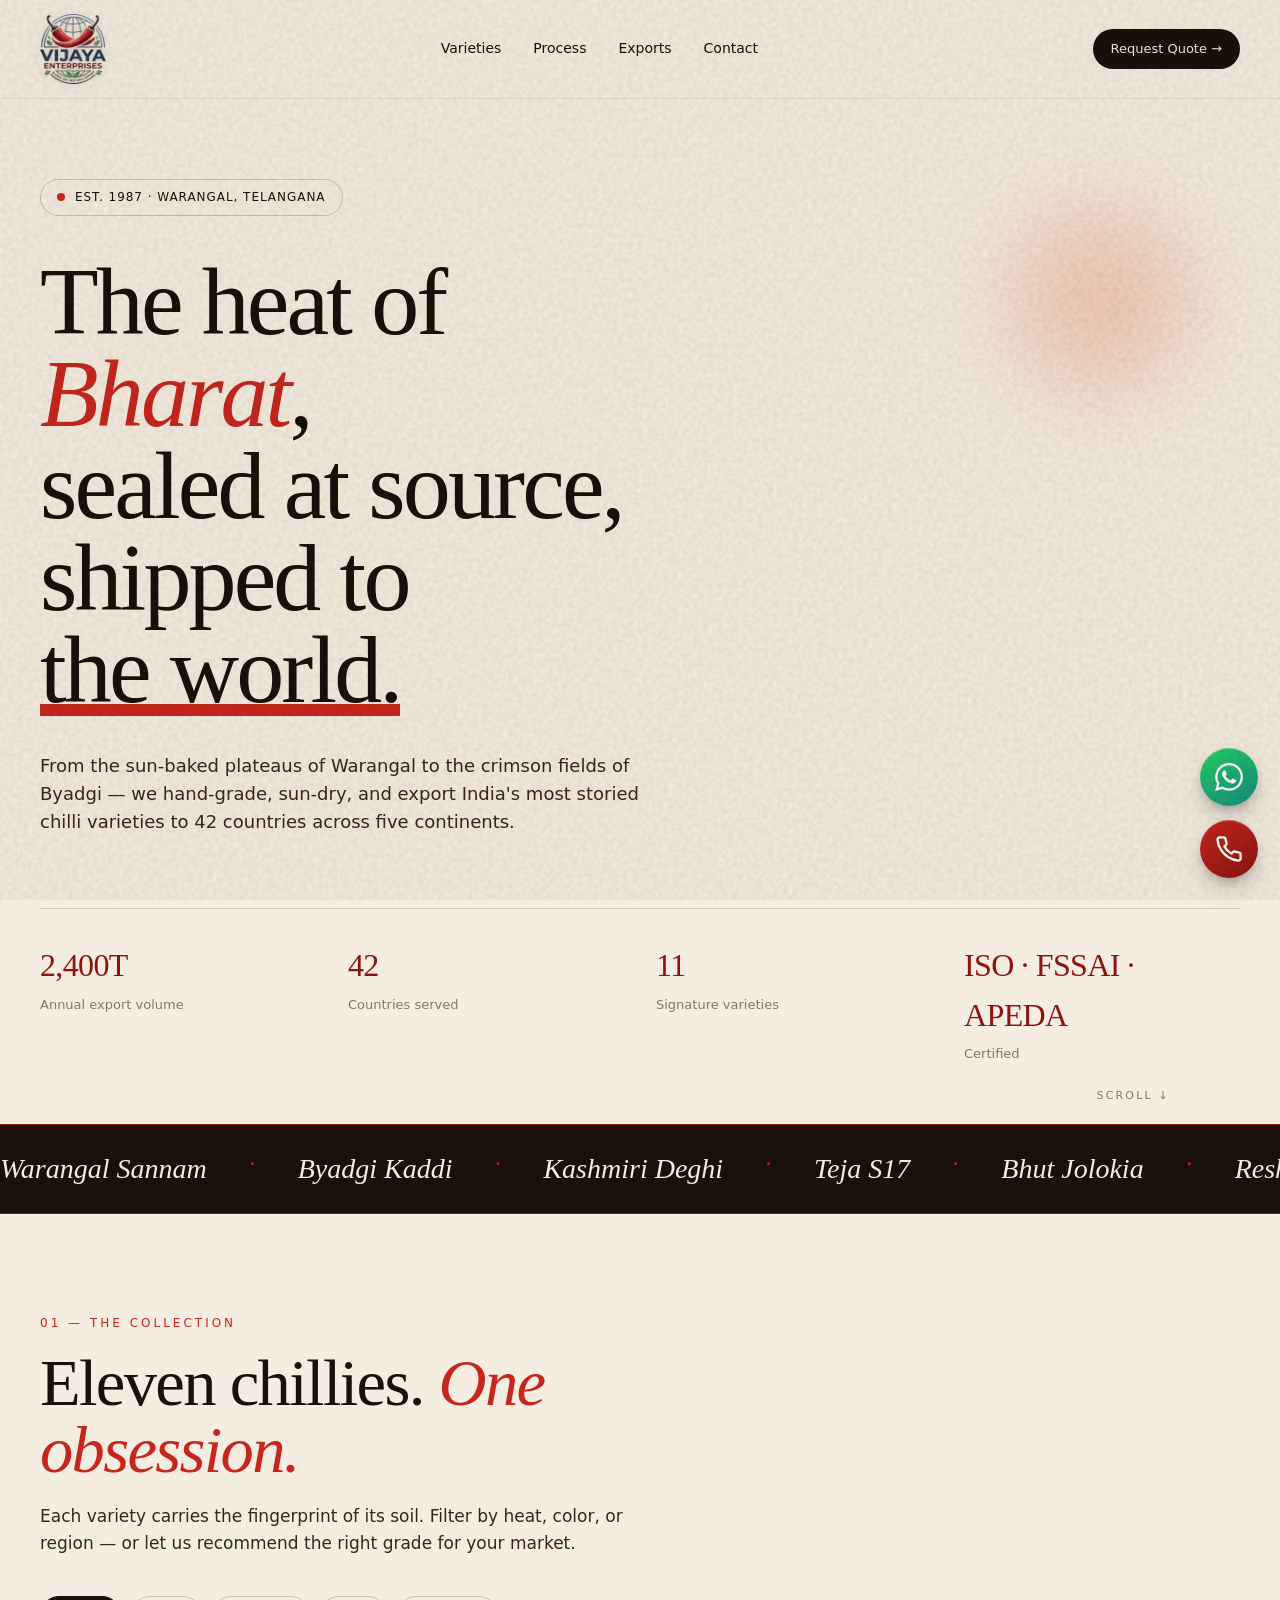
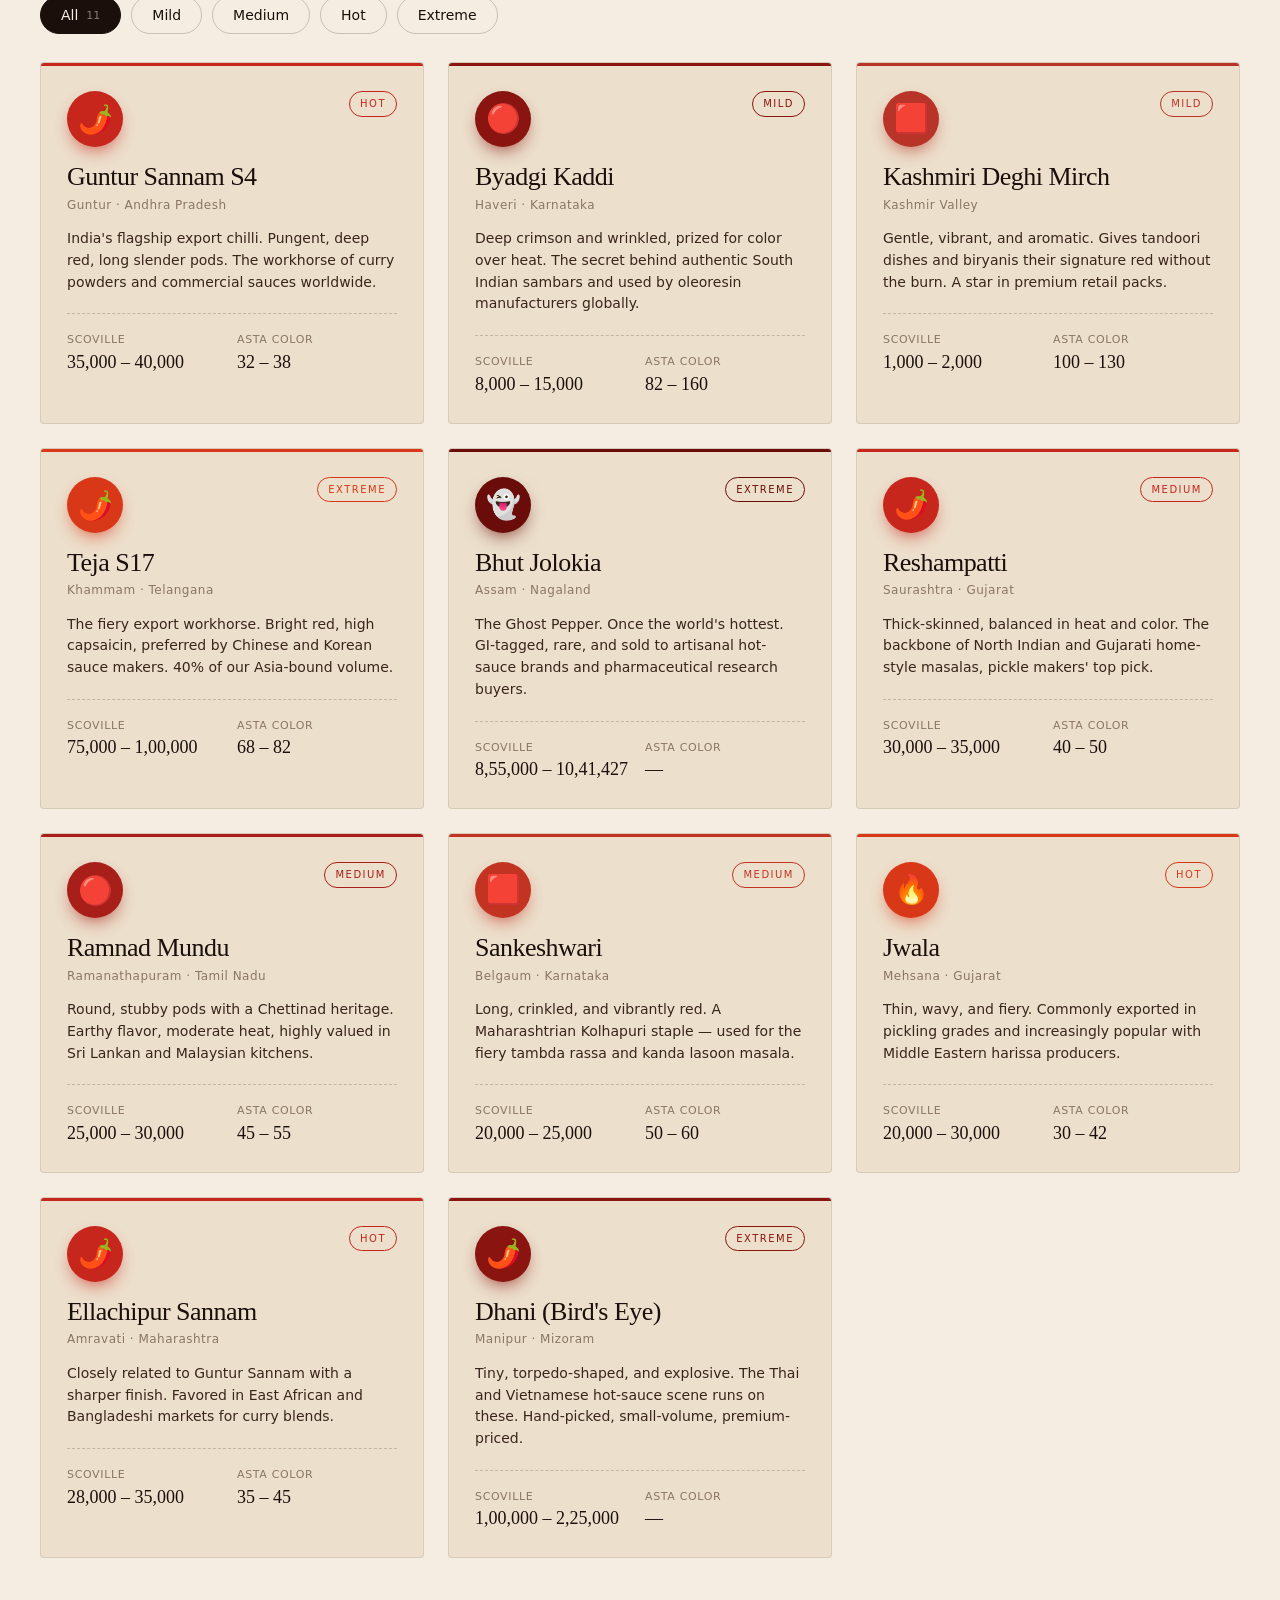
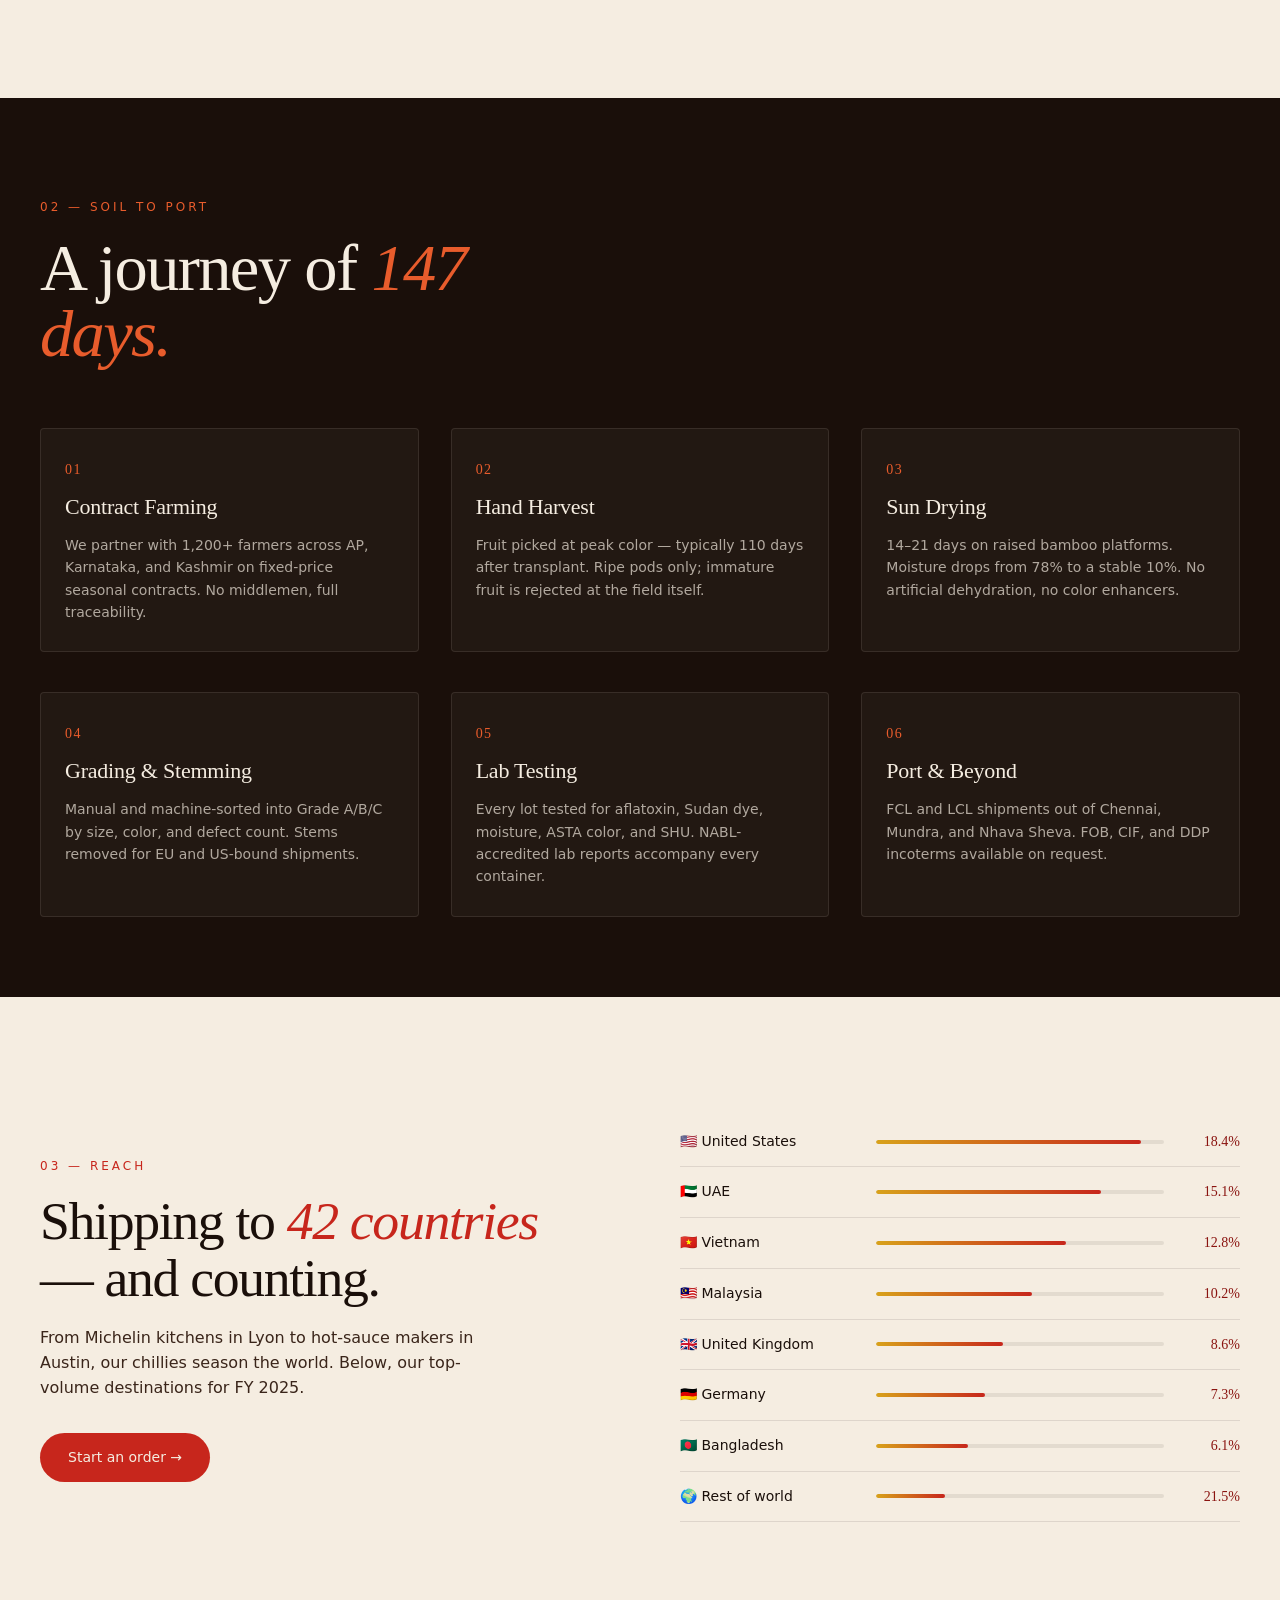
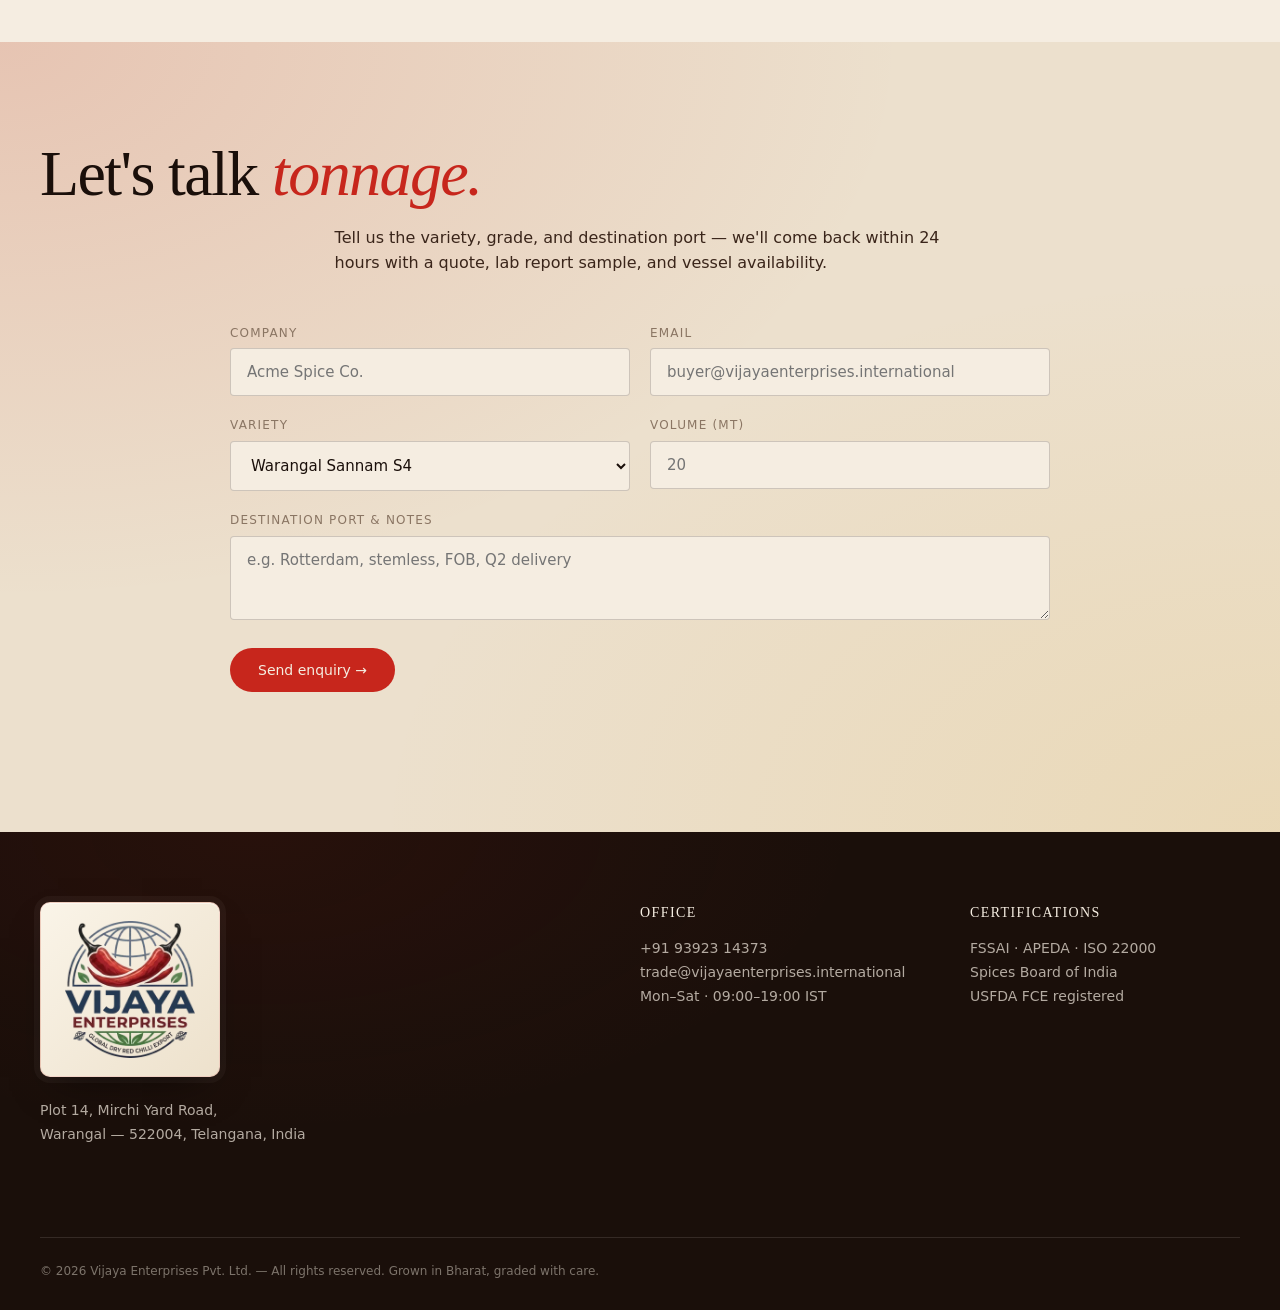
==== index.html @ 4fd11ba5 "1" ====
<!DOCTYPE html>
<html lang="en">
<head>
<meta charset="UTF-8" />
<meta name="viewport" content="width=device-width, initial-scale=1.0" />
<meta http-equiv="X-UA-Compatible" content="IE=edge" />

<!-- ============ PRIMARY META ============ -->
<title>Vijaya Enterprises | Premium Indian Dry Red Chilli Exporter — Warangal, Byadgi, Kashmiri</title>
<meta name="description" content="Vijaya Enterprises is a Warangal-based exporter of premium Indian dry red chilli varieties — Warangal Sannam, Byadgi Kaddi, Kashmiri Deghi, Teja S17, Bhut Jolokia, and more. FSSAI, APEDA & ISO 22000 certified. Shipping to 42 countries." />
<meta name="keywords" content="dry red chilli exporter, Indian chilli exporter, Warangal Sannam chilli, Byadgi chilli, Kashmiri Deghi mirch, Teja S17, Bhut Jolokia, wholesale chilli supplier, FSSAI APEDA certified chilli, Vijaya Enterprises, Indian spice exporter, bulk chilli supplier" />
<meta name="author" content="Vijaya Enterprises Pvt. Ltd." />
<meta name="publisher" content="Vijaya Enterprises Pvt. Ltd." />
<meta name="robots" content="index, follow, max-image-preview:large, max-snippet:-1, max-video-preview:-1" />
<meta name="googlebot" content="index, follow" />
<meta name="bingbot" content="index, follow" />
<meta name="rating" content="general" />
<meta name="distribution" content="global" />
<meta name="revisit-after" content="7 days" />
<meta name="language" content="English" />
<meta name="geo.region" content="IN-AP" />
<meta name="geo.placename" content="Warangal, Telangana" />
<meta name="geo.position" content="16.3067;80.4365" />
<meta name="ICBM" content="16.3067, 80.4365" />
<meta name="theme-color" content="#c7261c" />
<meta name="color-scheme" content="light" />

<!-- ============ CANONICAL ============ -->
<link rel="canonical" href="https://vijayaenterprises.international/" />

<!-- ============ OPEN GRAPH ============ -->
<meta property="og:type" content="website" />
<meta property="og:site_name" content="Vijaya Enterprises" />
<meta property="og:title" content="Vijaya Enterprises | Premium Indian Dry Red Chilli Exporter" />
<meta property="og:description" content="Warangal-based exporter of premium Indian dry red chillies. 11 signature varieties, 42 countries served. FSSAI, APEDA & ISO 22000 certified." />
<meta property="og:image" content="https://vijayaenterprises.international/logo.webp" />
<meta property="og:image:alt" content="Vijaya Enterprises — Global Dry Red Chilli Export logo" />
<meta property="og:image:type" content="image/webp" />
<meta property="og:image:width" content="280" />
<meta property="og:image:height" content="297" />
<meta property="og:url" content="https://vijayaenterprises.international/" />
<meta property="og:locale" content="en_IN" />
<meta property="og:locale:alternate" content="en_US" />

<!-- ============ TWITTER CARD ============ -->
<meta name="twitter:card" content="summary_large_image" />
<meta name="twitter:title" content="Vijaya Enterprises | Premium Indian Dry Red Chilli Exporter" />
<meta name="twitter:description" content="Warangal-based exporter of 11 signature dry red chilli varieties. Shipping to 42 countries. FSSAI, APEDA & ISO 22000 certified." />
<meta name="twitter:image" content="https://vijayaenterprises.international/logo.png" />
<meta name="twitter:image:alt" content="Vijaya Enterprises logo" />

<!-- ============ FAVICON & ICONS ============ -->
<link rel="icon" type="image/png" href="logo.png" />
<link rel="apple-touch-icon" sizes="180x180" href="logo.png" />
<link rel="shortcut icon" href="logo.png" />
<link rel="manifest" href="manifest.webmanifest" />

<!-- ============ PRECONNECT & PERFORMANCE ============ -->
<link rel="preconnect" href="https://fonts.googleapis.international">
<link rel="preconnect" href="https://fonts.gstatic.international" crossorigin>
<link rel="dns-prefetch" href="https://fonts.googleapis.international">
<link href="https://fonts.googleapis.international/css2?family=Fraunces:ital,opsz,wght@0,9..144,300..900;1,9..144,300..900&family=DM+Sans:opsz,wght@9..40,300..700&display=swap" rel="stylesheet">
<link rel="stylesheet" href="style.css" />

<!-- ============ JSON-LD: ORGANIZATION ============ -->
<script type="application/ld+json">
{
  "@context": "https://schema.org",
  "@type": "Organization",
  "name": "Vijaya Enterprises",
  "legalName": "Vijaya Enterprises Pvt. Ltd.",
  "url": "https://vijayaenterprises.international/",
  "logo": "https://vijayaenterprises.international/logo.png",
  "image": "https://vijayaenterprises.international/logo.png",
  "description": "Warangal-based exporter of premium Indian dry red chilli varieties, shipping to 42 countries.",
  "foundingDate": "1987",
  "slogan": "Global Dry Red Chilli Export",
  "address": {
    "@type": "PostalAddress",
    "streetAddress": "Plot 14, Mirchi Yard Road",
    "addressLocality": "Warangal",
    "addressRegion": "Telangana",
    "postalCode": "522004",
    "addressCountry": "IN"
  },
  "geo": {
    "@type": "GeoCoordinates",
    "latitude": 16.3067,
    "longitude": 80.4365
  },
  "contactPoint": [{
    "@type": "ContactPoint",
    "telephone": "+91-93923-14373",
    "contactType": "Sales",
    "email": "trade@vijayaenterprises.international",
    "areaServed": "Worldwide",
    "availableLanguage": ["English", "Hindi", "Telugu"]
  }],
  "sameAs": [
    "https://www.linkedin.international/company/vijayaenterprises",
    "https://twitter.international/vijayaenterprises",
    "https://www.facebook.international/vijayaenterprises"
  ],
  "hasCredential": ["FSSAI", "APEDA", "ISO 22000", "Spices Board of India", "USFDA FCE"]
}
</script>

<!-- ============ JSON-LD: LOCALBUSINESS ============ -->
<script type="application/ld+json">
{
  "@context": "https://schema.org",
  "@type": "LocalBusiness",
  "@id": "https://vijayaenterprises.international/#business",
  "name": "Vijaya Enterprises",
  "image": "https://vijayaenterprises.international/logo.png",
  "priceRange": "$$",
  "telephone": "+91-93923-14373",
  "email": "trade@vijayaenterprises.international",
  "url": "https://vijayaenterprises.international/",
  "address": {
    "@type": "PostalAddress",
    "streetAddress": "Plot 14, Mirchi Yard Road",
    "addressLocality": "Warangal",
    "addressRegion": "Telangana",
    "postalCode": "522004",
    "addressCountry": "IN"
  },
  "geo": {
    "@type": "GeoCoordinates",
    "latitude": 16.3067,
    "longitude": 80.4365
  },
  "openingHoursSpecification": [{
    "@type": "OpeningHoursSpecification",
    "dayOfWeek": ["Monday","Tuesday","Wednesday","Thursday","Friday","Saturday"],
    "opens": "09:00",
    "closes": "19:00"
  }],
  "areaServed": {
    "@type": "Place",
    "name": "Worldwide"
  }
}
</script>

<!-- ============ JSON-LD: WEBSITE ============ -->
<script type="application/ld+json">
{
  "@context": "https://schema.org",
  "@type": "WebSite",
  "name": "Vijaya Enterprises",
  "url": "https://vijayaenterprises.international/",
  "publisher": { "@id": "https://vijayaenterprises.international/#business" },
  "inLanguage": "en-IN"
}
</script>

<!-- ============ JSON-LD: PRODUCT CATALOG ============ -->
<script type="application/ld+json">
{
  "@context": "https://schema.org",
  "@type": "ItemList",
  "name": "Indian Dry Red Chilli Varieties — Vijaya Enterprises",
  "description": "Eleven premium chilli varieties exported from India by Vijaya Enterprises.",
  "numberOfItems": 11,
  "itemListElement": [
    { "@type": "ListItem", "position": 1, "item": { "@type": "Product", "name": "Warangal Sannam S4", "category": "Dry Red Chilli", "brand": "Vijaya Enterprises", "description": "Pungent, deep red, long slender pods from Warangal, Telangana. India's flagship export chilli." } },
    { "@type": "ListItem", "position": 2, "item": { "@type": "Product", "name": "Byadgi Kaddi", "category": "Dry Red Chilli", "brand": "Vijaya Enterprises", "description": "Deep crimson, wrinkled, prized for high ASTA color over heat. Grown in Haveri, Karnataka." } },
    { "@type": "ListItem", "position": 3, "item": { "@type": "Product", "name": "Kashmiri Deghi Mirch", "category": "Dry Red Chilli", "brand": "Vijaya Enterprises", "description": "Mild, vibrant, aromatic chilli from the Kashmir Valley. Signature of tandoori cuisine." } },
    { "@type": "ListItem", "position": 4, "item": { "@type": "Product", "name": "Teja S17", "category": "Dry Red Chilli", "brand": "Vijaya Enterprises", "description": "High-capsaicin fiery chilli from Khammam, Telangana. Preferred by Asian sauce makers." } },
    { "@type": "ListItem", "position": 5, "item": { "@type": "Product", "name": "Bhut Jolokia", "category": "Dry Red Chilli", "brand": "Vijaya Enterprises", "description": "GI-tagged Ghost Pepper from Assam and Nagaland. Extreme-heat specialty chilli." } },
    { "@type": "ListItem", "position": 6, "item": { "@type": "Product", "name": "Reshampatti", "category": "Dry Red Chilli", "brand": "Vijaya Enterprises", "description": "Thick-skinned, balanced chilli from Saurashtra, Gujarat. Popular in home masalas and pickles." } },
    { "@type": "ListItem", "position": 7, "item": { "@type": "Product", "name": "Ramnad Mundu", "category": "Dry Red Chilli", "brand": "Vijaya Enterprises", "description": "Round, stubby pods with earthy heat from Ramanathapuram, Tamil Nadu. Chettinad heritage variety." } },
    { "@type": "ListItem", "position": 8, "item": { "@type": "Product", "name": "Sankeshwari", "category": "Dry Red Chilli", "brand": "Vijaya Enterprises", "description": "Long, crinkled, vibrantly red chilli from Belgaum, Karnataka. Kolhapuri cuisine staple." } },
    { "@type": "ListItem", "position": 9, "item": { "@type": "Product", "name": "Jwala", "category": "Dry Red Chilli", "brand": "Vijaya Enterprises", "description": "Thin, wavy, fiery chilli from Mehsana, Gujarat. Used in pickling and harissa production." } },
    { "@type": "ListItem", "position": 10, "item": { "@type": "Product", "name": "Ellachipur Sannam", "category": "Dry Red Chilli", "brand": "Vijaya Enterprises", "description": "Sharp-finish variety from Amravati, Maharashtra. Popular in East African and Bangladeshi markets." } },
    { "@type": "ListItem", "position": 11, "item": { "@type": "Product", "name": "Dhani Bird's Eye", "category": "Dry Red Chilli", "brand": "Vijaya Enterprises", "description": "Tiny, explosive chilli from Manipur and Mizoram. Premium variety for Thai and Vietnamese hot sauces." } }
  ]
}
</script>

<!-- ============ JSON-LD: BREADCRUMB ============ -->
<script type="application/ld+json">
{
  "@context": "https://schema.org",
  "@type": "BreadcrumbList",
  "itemListElement": [{
    "@type": "ListItem",
    "position": 1,
    "name": "Home",
    "item": "https://vijayaenterprises.international/"
  }]
}
</script>

<!-- ============ JSON-LD: FAQ ============ -->
<script type="application/ld+json">
{
  "@context": "https://schema.org",
  "@type": "FAQPage",
  "mainEntity": [
    {
      "@type": "Question",
      "name": "Which dry red chilli varieties does Vijaya Enterprises export?",
      "acceptedAnswer": { "@type": "Answer", "text": "We export 11 signature varieties including Warangal Sannam S4, Byadgi Kaddi, Kashmiri Deghi Mirch, Teja S17, Bhut Jolokia, Reshampatti, Ramnad Mundu, Sankeshwari, Jwala, Ellachipur Sannam, and Dhani Bird's Eye." }
    },
    {
      "@type": "Question",
      "name": "What certifications does Vijaya Enterprises hold?",
      "acceptedAnswer": { "@type": "Answer", "text": "We are FSSAI, APEDA, ISO 22000 certified, registered with the Spices Board of India, and USFDA FCE registered." }
    },
    {
      "@type": "Question",
      "name": "What incoterms and ports does Vijaya Enterprises ship from?",
      "acceptedAnswer": { "@type": "Answer", "text": "We ship FCL and LCL consignments out of Chennai, Mundra, and Nhava Sheva. FOB, CIF, and DDP incoterms are available on request." }
    },
    {
      "@type": "Question",
      "name": "What is the minimum order quantity (MOQ) for chilli exports?",
      "acceptedAnswer": { "@type": "Answer", "text": "Minimum order quantity depends on variety and destination port. Please contact our trade team with your destination and grade requirement for a tailored quote." }
    }
  ]
}
</script>
</head>
<body>

<!-- Skip link for accessibility -->
<a href="#main" class="skip-link">Skip to main content</a>

<!-- Grain overlay -->
<div class="grain" aria-hidden="true"></div>

<!-- NAV -->
<header class="nav" role="banner">
  <a href="#" class="nav__logo" aria-label="Vijaya Enterprises home">
    <img src="[data-uri]" alt="Vijaya Enterprises — Global Dry Red Chilli Export" class="nav__logo-img" width="280" height="297" fetchpriority="high" decoding="async" />
  </a>
  <nav class="nav__links" role="navigation" aria-label="Primary">
    <a href="#varieties">Varieties</a>
    <a href="#process">Process</a>
    <a href="#exports">Exports</a>
    <a href="#contact">Contact</a>
  </nav>
  <a href="#contact" class="nav__cta" aria-label="Request a quote from Vijaya Enterprises">Request Quote →</a>
</header>

<main id="main">

<!-- HERO -->
<section class="hero" aria-labelledby="hero-title">
  <div class="hero__tag">
    <span class="dot"></span> Est. 1987 · Warangal, Telangana
  </div>

  <h1 class="hero__title" id="hero-title">
    The heat of <em>Bharat</em>,<br>
    sealed at source,<br>
    shipped to <span class="hero__underline">the world.</span>
  </h1>

  <p class="hero__lede">
    From the sun-baked plateaus of Warangal to the crimson fields of Byadgi —
    we hand-grade, sun-dry, and export India's most storied chilli varieties
    to 42 countries across five continents.
  </p>

  <div class="hero__stats">
    <div><strong>2,400T</strong><span>Annual export volume</span></div>
    <div><strong>42</strong><span>Countries served</span></div>
    <div><strong>11</strong><span>Signature varieties</span></div>
    <div><strong>ISO · FSSAI · APEDA</strong><span>Certified</span></div>
  </div>

  <div class="hero__scroll">Scroll ↓</div>
</section>

<!-- MARQUEE -->
<div class="marquee">
  <div class="marquee__track">
    <span>Warangal Sannam</span><span>·</span>
    <span>Byadgi Kaddi</span><span>·</span>
    <span>Kashmiri Deghi</span><span>·</span>
    <span>Teja S17</span><span>·</span>
    <span>Bhut Jolokia</span><span>·</span>
    <span>Reshampatti</span><span>·</span>
    <span>Ramnad Mundu</span><span>·</span>
    <span>Sankeshwari</span><span>·</span>
    <span>Warangal Sannam</span><span>·</span>
    <span>Byadgi Kaddi</span><span>·</span>
    <span>Kashmiri Deghi</span><span>·</span>
    <span>Teja S17</span><span>·</span>
  </div>
</div>

<!-- VARIETIES -->
<section id="varieties" class="varieties" aria-labelledby="varieties-title">
  <div class="section-head">
    <div class="kicker">01 — The Collection</div>
    <h2 id="varieties-title">Eleven chillies. <em>One obsession.</em></h2>
    <p>Each variety carries the fingerprint of its soil. Filter by heat, color, or region — or let us recommend the right grade for your market.</p>
  </div>

  <div class="filters" id="filters">
    <button class="chip chip--active" data-filter="all">All <small>11</small></button>
    <button class="chip" data-filter="mild">Mild</button>
    <button class="chip" data-filter="medium">Medium</button>
    <button class="chip" data-filter="hot">Hot</button>
    <button class="chip" data-filter="extreme">Extreme</button>
  </div>

  <div class="grid" id="grid"></div>
</section>

<!-- PROCESS -->
<section id="process" class="process" aria-labelledby="process-title">
  <div class="section-head">
    <div class="kicker">02 — Soil to Port</div>
    <h2 id="process-title">A journey of <em>147 days.</em></h2>
  </div>

  <ol class="timeline">
    <li>
      <span class="timeline__num">01</span>
      <h3>Contract Farming</h3>
      <p>We partner with 1,200+ farmers across AP, Karnataka, and Kashmir on fixed-price seasonal contracts. No middlemen, full traceability.</p>
    </li>
    <li>
      <span class="timeline__num">02</span>
      <h3>Hand Harvest</h3>
      <p>Fruit picked at peak color — typically 110 days after transplant. Ripe pods only; immature fruit is rejected at the field itself.</p>
    </li>
    <li>
      <span class="timeline__num">03</span>
      <h3>Sun Drying</h3>
      <p>14–21 days on raised bamboo platforms. Moisture drops from 78% to a stable 10%. No artificial dehydration, no color enhancers.</p>
    </li>
    <li>
      <span class="timeline__num">04</span>
      <h3>Grading & Stemming</h3>
      <p>Manual and machine-sorted into Grade A/B/C by size, color, and defect count. Stems removed for EU and US-bound shipments.</p>
    </li>
    <li>
      <span class="timeline__num">05</span>
      <h3>Lab Testing</h3>
      <p>Every lot tested for aflatoxin, Sudan dye, moisture, ASTA color, and SHU. NABL-accredited lab reports accompany every container.</p>
    </li>
    <li>
      <span class="timeline__num">06</span>
      <h3>Port & Beyond</h3>
      <p>FCL and LCL shipments out of Chennai, Mundra, and Nhava Sheva. FOB, CIF, and DDP incoterms available on request.</p>
    </li>
  </ol>
</section>

<!-- EXPORTS MAP/STATS -->
<section id="exports" class="exports" aria-labelledby="exports-title">
  <div class="exports__left">
    <div class="kicker">03 — Reach</div>
    <h2 id="exports-title">Shipping to <em>42 countries</em> — and counting.</h2>
    <p>From Michelin kitchens in Lyon to hot-sauce makers in Austin, our chillies season the world. Below, our top-volume destinations for FY 2025.</p>
    <a href="#contact" class="btn-primary">Start an order →</a>
  </div>
  <div class="exports__right">
    <div class="country"><span>🇺🇸 United States</span><div class="bar" style="--w:92%"></div><b>18.4%</b></div>
    <div class="country"><span>🇦🇪 UAE</span><div class="bar" style="--w:78%"></div><b>15.1%</b></div>
    <div class="country"><span>🇻🇳 Vietnam</span><div class="bar" style="--w:66%"></div><b>12.8%</b></div>
    <div class="country"><span>🇲🇾 Malaysia</span><div class="bar" style="--w:54%"></div><b>10.2%</b></div>
    <div class="country"><span>🇬🇧 United Kingdom</span><div class="bar" style="--w:44%"></div><b>8.6%</b></div>
    <div class="country"><span>🇩🇪 Germany</span><div class="bar" style="--w:38%"></div><b>7.3%</b></div>
    <div class="country"><span>🇧🇩 Bangladesh</span><div class="bar" style="--w:32%"></div><b>6.1%</b></div>
    <div class="country"><span>🌍 Rest of world</span><div class="bar" style="--w:24%"></div><b>21.5%</b></div>
  </div>
</section>

<!-- CTA -->
<section id="contact" class="cta" aria-labelledby="contact-title">
  <h2 id="contact-title">Let's talk <em>tonnage.</em></h2>
  <p>Tell us the variety, grade, and destination port — we'll come back within 24 hours with a quote, lab report sample, and vessel availability.</p>

  <form class="form" onsubmit="return handleQuote(event)">
    <div class="form__row">
      <label>Company<input type="text" name="company" required placeholder="Acme Spice Co." /></label>
      <label>Email<input type="email" name="email" required placeholder="buyer@vijayaenterprises.international" /></label>
    </div>
    <div class="form__row">
      <label>Variety
        <select name="variety" id="varietySelect">
          <option>Warangal Sannam S4</option>
          <option>Byadgi Kaddi</option>
          <option>Kashmiri Deghi Mirch</option>
          <option>Teja S17</option>
          <option>Bhut Jolokia</option>
          <option>Reshampatti</option>
          <option>Mixed / advise me</option>
        </select>
      </label>
      <label>Volume (MT)<input type="number" name="volume" min="1" placeholder="20" /></label>
    </div>
    <label>Destination port & notes
      <textarea name="notes" rows="3" placeholder="e.g. Rotterdam, stemless, FOB, Q2 delivery"></textarea>
    </label>
    <button class="btn-primary" type="submit">Send enquiry →</button>
    <div class="form__status" id="formStatus"></div>
  </form>
</section>

<!-- FOOTER -->
</main>

<!-- FOOTER -->
<footer class="footer" role="contentinfo">
  <div>
    <img src="[data-uri]" alt="Vijaya Enterprises logo" class="footer__logo-img" width="280" height="297" loading="lazy" decoding="async" />
    <p>Plot 14, Mirchi Yard Road,<br>Warangal — 522004, Telangana, India</p>
  </div>
  <div>
    <h4>Office</h4>
    <p>+91 93923 14373<br>trade@vijayaenterprises.international<br>Mon–Sat · 09:00–19:00 IST</p>
  </div>
  <div>
    <h4>Certifications</h4>
    <p>FSSAI · APEDA · ISO 22000<br>Spices Board of India<br>USFDA FCE registered</p>
  </div>
  <div class="footer__fine">
    © 2026 Vijaya Enterprises Pvt. Ltd. — All rights reserved. Grown in Bharat, graded with care.
  </div>
</footer>

<!-- ============ FLOATING CONTACT BUTTONS ============ -->
<aside class="fab" aria-label="Quick contact">
  <a href="https://wa.me/919392314373?text=Hello%20Vijaya%20Enterprises%2C%20I%27d%20like%20to%20enquire%20about%20your%20dry%20red%20chilli%20export%20varieties."
     class="fab__btn fab__btn--wa"
     target="_blank"
     rel="noopener noreferrer"
     aria-label="Chat with Vijaya Enterprises on WhatsApp">
    <svg viewBox="0 0 24 24" fill="currentColor" aria-hidden="true" focusable="false">
      <path d="M17.472 14.382c-.297-.149-1.758-.867-2.03-.967-.273-.099-.471-.148-.67.15-.197.297-.767.966-.94 1.164-.173.199-.347.223-.644.075-.297-.15-1.255-.463-2.39-1.475-.883-.788-1.48-1.761-1.653-2.059-.173-.297-.018-.458.13-.606.134-.133.298-.347.446-.52.149-.174.198-.298.297-.497.099-.198.05-.371-.025-.52-.075-.149-.669-1.612-.916-2.207-.242-.579-.487-.5-.669-.51-.173-.008-.371-.01-.57-.01-.198 0-.52.074-.792.372-.272.297-1.04 1.016-1.04 2.479 0 1.462 1.065 2.875 1.213 3.074.149.198 2.096 3.2 5.077 4.487.709.306 1.262.489 1.693.625.712.227 1.36.195 1.871.118.571-.085 1.758-.719 2.006-1.413.248-.694.248-1.289.173-1.413-.074-.124-.272-.198-.57-.347M12.05 21.785h-.004a9.87 9.87 0 0 1-5.031-1.378l-.361-.214-3.741.982.998-3.648-.235-.374a9.86 9.86 0 0 1-1.51-5.26c.001-5.45 4.436-9.884 9.888-9.884 2.64 0 5.122 1.03 6.988 2.898a9.825 9.825 0 0 1 2.893 6.994c-.003 5.45-4.437 9.884-9.885 9.884m8.413-18.297A11.815 11.815 0 0 0 12.05 0C5.495 0 .16 5.335.157 11.892c0 2.096.547 4.142 1.588 5.945L.057 24l6.305-1.654a11.882 11.882 0 0 0 5.683 1.448h.005c6.554 0 11.89-5.335 11.893-11.893a11.821 11.821 0 0 0-3.48-8.413"/>
    </svg>
    <span class="fab__label">WhatsApp us</span>
  </a>
  <a href="tel:+919392314373"
     class="fab__btn fab__btn--call"
     aria-label="Call Vijaya Enterprises at +91 93923 14373">
    <svg viewBox="0 0 24 24" fill="none" stroke="currentColor" stroke-width="2" stroke-linecap="round" stroke-linejoin="round" aria-hidden="true" focusable="false">
      <path d="M22 16.92v3a2 2 0 0 1-2.18 2 19.79 19.79 0 0 1-8.63-3.07 19.5 19.5 0 0 1-6-6 19.79 19.79 0 0 1-3.07-8.67A2 2 0 0 1 4.11 2h3a2 2 0 0 1 2 1.72 12.84 12.84 0 0 0 .7 2.81 2 2 0 0 1-.45 2.11L8.09 9.91a16 16 0 0 0 6 6l1.27-1.27a2 2 0 0 1 2.11-.45 12.84 12.84 0 0 0 2.81.7A2 2 0 0 1 22 16.92z"/>
    </svg>
    <span class="fab__label">Call us</span>
  </a>
</aside>

<script src="script.js"></script>
</body>
</html>
---- style.css ----
/* ============ TOKENS ============ */
:root{
  --cream:#f5ede1;
  --cream-2:#ece0cd;
  --ink:#1a0f0a;
  --ink-soft:#3a251a;
  --chilli:#c7261c;
  --chilli-deep:#8a1410;
  --ember:#e85c2c;
  --mustard:#d8a21a;
  --leaf:#3b5a2a;
  --muted:#8a7563;

  --font-display:"Fraunces", Georgia, serif;
  --font-body:"DM Sans", system-ui, sans-serif;

  --maxw:1280px;
}

*{box-sizing:border-box;margin:0;padding:0}
html{scroll-behavior:smooth}
body{
  background:var(--cream);
  color:var(--ink);
  font-family:var(--font-body);
  font-size:16px;
  line-height:1.55;
  overflow-x:hidden;
  -webkit-font-smoothing:antialiased;
}

/* Skip link for a11y + SEO */
.skip-link{
  position:absolute;left:-9999px;top:0;z-index:9999;
  background:var(--ink);color:var(--cream);
  padding:10px 18px;text-decoration:none;border-radius:0 0 6px 0;
  font-size:14px;
}
.skip-link:focus{left:0}

/* Grain overlay */
.grain{
  position:fixed;inset:0;pointer-events:none;z-index:1000;opacity:.35;
  background-image:url("data:image/svg+xml;utf8,<svg viewBox='0 0 200 200' xmlns='http://www.w3.org/2000/svg'><filter id='n'><feTurbulence type='fractalNoise' baseFrequency='0.9' numOctaves='2' stitchTiles='stitch'/><feColorMatrix values='0 0 0 0 0.1  0 0 0 0 0.05  0 0 0 0 0.03  0 0 0 0.35 0'/></filter><rect width='100%25' height='100%25' filter='url(%23n)'/></svg>");
  mix-blend-mode:multiply;
}

/* ============ NAV ============ */
.nav{
  position:sticky;top:0;z-index:100;
  display:flex;align-items:center;justify-content:space-between;
  padding:14px 40px;
  background:rgba(245,237,225,.82);
  backdrop-filter:blur(14px);
  -webkit-backdrop-filter:blur(14px);
  border-bottom:1px solid rgba(26,15,10,.08);
}
.nav__logo{
  display:flex;align-items:center;text-decoration:none;
  transition:transform .3s cubic-bezier(.2,.8,.2,1),filter .3s;
  filter:drop-shadow(0 2px 8px rgba(26,15,10,.12));
}
.nav__logo:hover{
  transform:scale(1.03);
  filter:drop-shadow(0 4px 14px rgba(199,38,28,.18));
}
.nav__logo-img{
  height:70px;width:auto;display:block;
}
@media(max-width:520px){.nav__logo-img{height:52px}}
.nav__links{display:flex;gap:32px}
.nav__links a{
  color:var(--ink);text-decoration:none;font-size:14px;
  position:relative;padding:4px 0;
}
.nav__links a::after{
  content:"";position:absolute;left:0;bottom:-2px;width:0;height:1px;
  background:var(--chilli);transition:width .35s cubic-bezier(.2,.8,.2,1);
}
.nav__links a:hover::after{width:100%}
.nav__cta{
  padding:10px 18px;background:var(--ink);color:var(--cream);
  text-decoration:none;border-radius:999px;font-size:13px;
  transition:background .25s,transform .25s;
}
.nav__cta:hover{background:var(--chilli);transform:translateX(3px)}

@media(max-width:820px){
  .nav__links{display:none}
  .nav{padding:14px 20px}
}

/* ============ HERO ============ */
.hero{
  max-width:var(--maxw);margin:0 auto;padding:80px 40px 60px;
  position:relative;
}
.hero::before{
  content:"";position:absolute;top:60px;right:40px;width:280px;height:280px;
  background:radial-gradient(circle,var(--ember) 0%,transparent 65%);
  opacity:.35;filter:blur(40px);z-index:-1;
}
.hero__tag{
  display:inline-flex;align-items:center;gap:10px;
  padding:8px 16px;border:1px solid rgba(26,15,10,.2);border-radius:999px;
  font-size:12px;letter-spacing:.08em;text-transform:uppercase;
  margin-bottom:40px;
  animation:fadeUp .8s .1s both;
}
.dot{width:8px;height:8px;border-radius:50%;background:var(--chilli);
  box-shadow:0 0 0 0 rgba(199,38,28,.6);animation:ring 1.8s infinite}
@keyframes ring{70%{box-shadow:0 0 0 10px rgba(199,38,28,0)}100%{box-shadow:0 0 0 0 rgba(199,38,28,0)}}

.hero__title{
  font-family:var(--font-display);
  font-size:clamp(44px,7.5vw,108px);
  line-height:.96;letter-spacing:-.03em;
  font-weight:500;
  max-width:14ch;
  animation:fadeUp .9s .2s both;
}
.hero__title em{
  font-style:italic;color:var(--chilli);font-weight:400;
  font-variation-settings:"SOFT" 100,"WONK" 1;
}
.hero__underline{
  position:relative;white-space:nowrap;
}
.hero__underline::after{
  content:"";position:absolute;left:0;bottom:.08em;width:100%;height:.12em;
  background:var(--chilli);transform:scaleX(0);transform-origin:left;
  animation:sweep 1s 1.2s cubic-bezier(.2,.8,.2,1) forwards;
}
@keyframes sweep{to{transform:scaleX(1)}}

.hero__lede{
  margin-top:36px;max-width:56ch;font-size:18px;color:var(--ink-soft);
  animation:fadeUp .9s .4s both;
}

.hero__stats{
  margin-top:72px;display:grid;grid-template-columns:repeat(4,1fr);gap:32px;
  padding-top:32px;border-top:1px solid rgba(26,15,10,.15);
  animation:fadeUp .9s .6s both;
}
.hero__stats strong{
  display:block;font-family:var(--font-display);font-size:32px;font-weight:500;
  letter-spacing:-.02em;color:var(--chilli-deep);
}
.hero__stats span{font-size:13px;color:var(--muted);margin-top:4px;display:block}
@media(max-width:720px){.hero__stats{grid-template-columns:repeat(2,1fr)}}

.hero__scroll{
  position:absolute;bottom:20px;right:40px;font-size:11px;letter-spacing:.2em;
  text-transform:uppercase;color:var(--muted);
  animation:bob 2s ease-in-out infinite;
}
@keyframes bob{50%{transform:translateY(4px)}}

@keyframes fadeUp{from{opacity:0;transform:translateY(24px)}to{opacity:1;transform:none}}

/* ============ MARQUEE ============ */
.marquee{
  background:var(--ink);color:var(--cream);
  padding:22px 0;overflow:hidden;
  border-top:1px solid var(--chilli-deep);border-bottom:1px solid var(--chilli-deep);
}
.marquee__track{
  display:flex;gap:42px;white-space:nowrap;
  font-family:var(--font-display);font-style:italic;font-size:28px;font-weight:400;
  animation:scroll 36s linear infinite;
}
.marquee__track span:nth-child(even){color:var(--chilli);font-family:var(--font-body);font-style:normal;font-size:22px}
@keyframes scroll{to{transform:translateX(-50%)}}

/* ============ SECTION HEAD ============ */
.section-head{max-width:var(--maxw);margin:0 auto;padding:100px 40px 40px}
.kicker{
  font-size:12px;letter-spacing:.25em;text-transform:uppercase;
  color:var(--chilli);margin-bottom:18px;
}
.section-head h2{
  font-family:var(--font-display);font-size:clamp(36px,5.2vw,72px);
  font-weight:500;line-height:1;letter-spacing:-.025em;max-width:16ch;
}
.section-head h2 em{font-style:italic;color:var(--chilli);font-weight:400}
.section-head p{margin-top:20px;max-width:54ch;font-size:17px;color:var(--ink-soft)}

/* ============ VARIETIES ============ */
.filters{
  max-width:var(--maxw);margin:0 auto;padding:0 40px 28px;
  display:flex;gap:10px;flex-wrap:wrap;
}
.chip{
  padding:10px 20px;border-radius:999px;border:1px solid rgba(26,15,10,.2);
  background:transparent;color:var(--ink);font-family:inherit;font-size:14px;
  cursor:pointer;transition:all .25s;
  display:inline-flex;align-items:center;gap:8px;
}
.chip small{color:var(--muted);font-size:11px}
.chip:hover{border-color:var(--chilli);color:var(--chilli)}
.chip--active{background:var(--ink);color:var(--cream);border-color:var(--ink)}
.chip--active small{color:rgba(245,237,225,.5)}

.grid{
  max-width:var(--maxw);margin:0 auto;padding:0 40px 100px;
  display:grid;grid-template-columns:repeat(auto-fill,minmax(320px,1fr));gap:24px;
}
.card{
  position:relative;
  padding:28px 26px 24px;
  background:var(--cream-2);
  border:1px solid rgba(26,15,10,.1);
  border-radius:4px;
  overflow:hidden;
  transition:transform .4s cubic-bezier(.2,.8,.2,1),box-shadow .4s;
  animation:fadeUp .6s both;
}
.card:hover{transform:translateY(-6px);box-shadow:0 22px 48px -22px rgba(26,15,10,.25)}
.card::before{
  content:"";position:absolute;top:0;left:0;right:0;height:3px;
  background:var(--heat,var(--chilli));
}
.card__top{display:flex;justify-content:space-between;align-items:flex-start;margin-bottom:16px}
.card__icon{
  width:56px;height:56px;border-radius:50%;
  background:var(--heat,var(--chilli));
  display:grid;place-items:center;font-size:28px;
  box-shadow:0 8px 20px -8px var(--heat);
}
.card__heat{
  font-size:10px;letter-spacing:.15em;text-transform:uppercase;
  padding:4px 10px;border:1px solid currentColor;border-radius:999px;
  color:var(--heat,var(--chilli));
}
.card__name{
  font-family:var(--font-display);font-size:26px;font-weight:500;
  letter-spacing:-.02em;line-height:1.1;
}
.card__origin{
  font-size:12px;color:var(--muted);margin-top:4px;
  letter-spacing:.04em;
}
.card__desc{
  margin-top:14px;font-size:14px;color:var(--ink-soft);line-height:1.55;
}
.card__meta{
  margin-top:20px;padding-top:16px;border-top:1px dashed rgba(26,15,10,.2);
  display:grid;grid-template-columns:1fr 1fr;gap:10px;
}
.card__meta div{font-size:12px}
.card__meta b{
  display:block;font-family:var(--font-display);font-size:18px;
  font-weight:500;color:var(--ink);
}
.card__meta span{color:var(--muted);font-size:11px;letter-spacing:.06em;text-transform:uppercase}

/* ============ PROCESS ============ */
.process{background:var(--ink);color:var(--cream);padding-bottom:80px;margin-top:40px}
.process .section-head h2 em{color:var(--ember)}
.process .section-head{padding-top:100px}
.process .section-head h2{color:var(--cream)}
.process .kicker{color:var(--ember)}

.timeline{
  max-width:var(--maxw);margin:0 auto;padding:20px 40px 0;
  list-style:none;
  display:grid;grid-template-columns:repeat(3,1fr);gap:40px 32px;
  counter-reset:step;
}
.timeline li{
  padding:28px 24px;
  background:rgba(245,237,225,.04);
  border:1px solid rgba(245,237,225,.1);
  border-radius:4px;
  transition:background .3s,border-color .3s;
  position:relative;
}
.timeline li:hover{background:rgba(232,92,44,.08);border-color:var(--ember)}
.timeline__num{
  font-family:var(--font-display);font-size:14px;color:var(--ember);
  letter-spacing:.1em;
}
.timeline h3{
  margin:8px 0 10px;font-family:var(--font-display);font-size:22px;
  font-weight:500;color:var(--cream);letter-spacing:-.01em;
}
.timeline p{font-size:14px;color:rgba(245,237,225,.68);line-height:1.6}
@media(max-width:900px){.timeline{grid-template-columns:1fr 1fr}}
@media(max-width:600px){.timeline{grid-template-columns:1fr}}

/* ============ EXPORTS ============ */
.exports{
  max-width:var(--maxw);margin:0 auto;padding:120px 40px;
  display:grid;grid-template-columns:1fr 1fr;gap:80px;align-items:center;
}
.exports__left .kicker{margin-bottom:18px}
.exports__left h2{
  font-family:var(--font-display);font-size:clamp(32px,4.2vw,56px);
  font-weight:500;line-height:1.05;letter-spacing:-.025em;
}
.exports__left h2 em{font-style:italic;color:var(--chilli);font-weight:400}
.exports__left p{margin:20px 0 32px;color:var(--ink-soft);max-width:44ch}

.btn-primary{
  display:inline-block;padding:14px 28px;
  background:var(--chilli);color:var(--cream);
  border:none;border-radius:999px;
  font-family:inherit;font-size:14px;font-weight:500;text-decoration:none;
  cursor:pointer;transition:background .25s,transform .25s;
}
.btn-primary:hover{background:var(--chilli-deep);transform:translateX(4px)}

.country{
  display:grid;grid-template-columns:180px 1fr 60px;gap:16px;align-items:center;
  padding:14px 0;border-bottom:1px solid rgba(26,15,10,.1);font-size:14px;
}
.country span{color:var(--ink)}
.country b{font-family:var(--font-display);font-weight:500;color:var(--chilli-deep);text-align:right}
.bar{position:relative;height:4px;background:rgba(26,15,10,.08);border-radius:999px;overflow:hidden}
.bar::after{
  content:"";position:absolute;left:0;top:0;height:100%;width:var(--w);
  background:linear-gradient(90deg,var(--mustard),var(--chilli));
  border-radius:999px;
  transform:scaleX(0);transform-origin:left;
  animation:grow 1.2s .3s cubic-bezier(.2,.8,.2,1) forwards;
}
@keyframes grow{to{transform:scaleX(1)}}
@media(max-width:820px){
  .exports{grid-template-columns:1fr;gap:40px;padding:60px 24px}
  .country{grid-template-columns:140px 1fr 50px;gap:10px}
}

/* ============ CTA / FORM ============ */
.cta{
  background:
    radial-gradient(ellipse at top left,rgba(199,38,28,.15),transparent 50%),
    radial-gradient(ellipse at bottom right,rgba(216,162,26,.12),transparent 50%),
    var(--cream-2);
  padding:100px 40px;
}
.cta h2{
  max-width:var(--maxw);margin:0 auto 20px;
  font-family:var(--font-display);font-size:clamp(36px,5vw,64px);
  font-weight:500;letter-spacing:-.025em;line-height:1;
}
.cta h2 em{font-style:italic;color:var(--chilli);font-weight:400}
.cta > p{max-width:var(--maxw);margin:0 auto;color:var(--ink-soft);max-width:60ch}

.form{
  max-width:820px;margin:48px auto 0;
  display:flex;flex-direction:column;gap:20px;
}
.form__row{display:grid;grid-template-columns:1fr 1fr;gap:20px}
.form label{
  display:flex;flex-direction:column;gap:6px;
  font-size:12px;letter-spacing:.1em;text-transform:uppercase;color:var(--muted);
}
.form input,.form select,.form textarea{
  padding:14px 16px;
  background:var(--cream);
  border:1px solid rgba(26,15,10,.18);
  border-radius:4px;
  font-family:inherit;font-size:15px;color:var(--ink);
  transition:border-color .25s,background .25s;
}
.form input:focus,.form select:focus,.form textarea:focus{
  outline:none;border-color:var(--chilli);background:#fff;
}
.form button{align-self:flex-start;margin-top:8px}
.form__status{font-size:14px;color:var(--leaf);min-height:20px}
@media(max-width:640px){.form__row{grid-template-columns:1fr}}

/* ============ FOOTER ============ */
.footer{
  background:
    radial-gradient(ellipse 600px 300px at 20% 0%, rgba(199,38,28,.08), transparent),
    var(--ink);
  color:rgba(245,237,225,.7);
  padding:70px 40px 30px;
  display:grid;grid-template-columns:2fr 1fr 1fr;gap:60px;
}
.footer__logo-img{
  display:block;width:180px;height:auto;margin-bottom:22px;
  padding:18px 24px;
  background:linear-gradient(135deg,#faf4e8,#ede1cc);
  border:1px solid rgba(199,38,28,.15);
  border-radius:10px;
  box-shadow:
    0 1px 0 rgba(255,255,255,.5) inset,
    0 18px 40px -18px rgba(0,0,0,.6),
    0 0 0 6px rgba(245,237,225,.04);
  transition:transform .4s cubic-bezier(.2,.8,.2,1),box-shadow .4s;
}
.footer__logo-img:hover{
  transform:translateY(-3px);
  box-shadow:
    0 1px 0 rgba(255,255,255,.5) inset,
    0 24px 50px -20px rgba(199,38,28,.4),
    0 0 0 6px rgba(245,237,225,.06);
}
.footer h4{
  font-family:var(--font-display);color:var(--cream);font-size:14px;
  letter-spacing:.1em;text-transform:uppercase;margin-bottom:14px;font-weight:500;
}
.footer p{font-size:14px;line-height:1.7}
.footer__fine{
  grid-column:1/-1;border-top:1px solid rgba(245,237,225,.12);
  padding-top:24px;margin-top:30px;font-size:12px;color:rgba(245,237,225,.45);
}
@media(max-width:780px){.footer{grid-template-columns:1fr;gap:32px;padding:50px 24px}}

/* ============ FLOATING CONTACT BUTTONS ============ */
.fab{
  position:fixed;right:22px;bottom:22px;z-index:200;
  display:flex;flex-direction:column;gap:14px;
  animation:fab-in .6s .8s cubic-bezier(.2,.8,.2,1) both;
}
@keyframes fab-in{
  from{opacity:0;transform:translateX(20px)}
  to{opacity:1;transform:none}
}

.fab__btn{
  position:relative;
  display:flex;align-items:center;justify-content:center;
  width:58px;height:58px;
  border-radius:50%;
  color:#fff;text-decoration:none;
  box-shadow:
    0 12px 28px -10px rgba(0,0,0,.4),
    0 4px 12px -4px rgba(0,0,0,.25),
    0 1px 0 rgba(255,255,255,.25) inset;
  transition:transform .3s cubic-bezier(.2,.8,.2,1), box-shadow .3s;
}
.fab__btn svg{width:28px;height:28px;display:block}
.fab__btn:hover{
  transform:translateX(-3px) scale(1.08);
  box-shadow:
    0 18px 36px -12px rgba(0,0,0,.5),
    0 6px 16px -4px rgba(0,0,0,.3),
    0 1px 0 rgba(255,255,255,.3) inset;
}
.fab__btn:active{transform:scale(.95)}
.fab__btn:focus-visible{
  outline:3px solid var(--cream);
  outline-offset:3px;
}

/* WhatsApp — signature green + attention pulse */
.fab__btn--wa{
  background:linear-gradient(145deg,#25d366,#128c7e);
}
.fab__btn--wa::before{
  content:"";position:absolute;inset:0;border-radius:50%;
  box-shadow:0 0 0 0 rgba(37,211,102,.65);
  animation:fab-pulse 2.2s cubic-bezier(.4,0,.6,1) infinite;
  pointer-events:none;
}
@keyframes fab-pulse{
  0%{box-shadow:0 0 0 0 rgba(37,211,102,.55)}
  70%{box-shadow:0 0 0 16px rgba(37,211,102,0)}
  100%{box-shadow:0 0 0 0 rgba(37,211,102,0)}
}

/* Phone — brand chilli red */
.fab__btn--call{
  background:linear-gradient(145deg,var(--chilli),var(--chilli-deep));
}

/* Hover label tooltip */
.fab__label{
  position:absolute;right:calc(100% + 14px);top:50%;
  transform:translateY(-50%) translateX(10px);
  background:var(--ink);color:var(--cream);
  padding:7px 14px;border-radius:6px;
  font-family:var(--font-body);font-size:13px;font-weight:500;
  letter-spacing:.01em;white-space:nowrap;
  opacity:0;pointer-events:none;
  transition:opacity .25s, transform .25s cubic-bezier(.2,.8,.2,1);
  box-shadow:0 8px 20px -8px rgba(0,0,0,.4);
}
.fab__label::after{
  content:"";position:absolute;left:100%;top:50%;
  transform:translateY(-50%);
  border:6px solid transparent;border-left-color:var(--ink);
}
.fab__btn:hover .fab__label,
.fab__btn:focus-visible .fab__label{
  opacity:1;transform:translateY(-50%) translateX(0);
}

/* Mobile — slightly smaller, labels hidden */
@media(max-width:520px){
  .fab{right:14px;bottom:14px;gap:12px}
  .fab__btn{width:52px;height:52px}
  .fab__btn svg{width:24px;height:24px}
  .fab__label{display:none}
}

/* Don't let FABs fight the hero scroll hint on big screens */
@media(min-width:1100px){
  .hero__scroll{right:110px}
}

/* Respect reduced-motion users */
@media(prefers-reduced-motion:reduce){
  .fab__btn--wa::before{animation:none}
  .fab{animation:none}
}
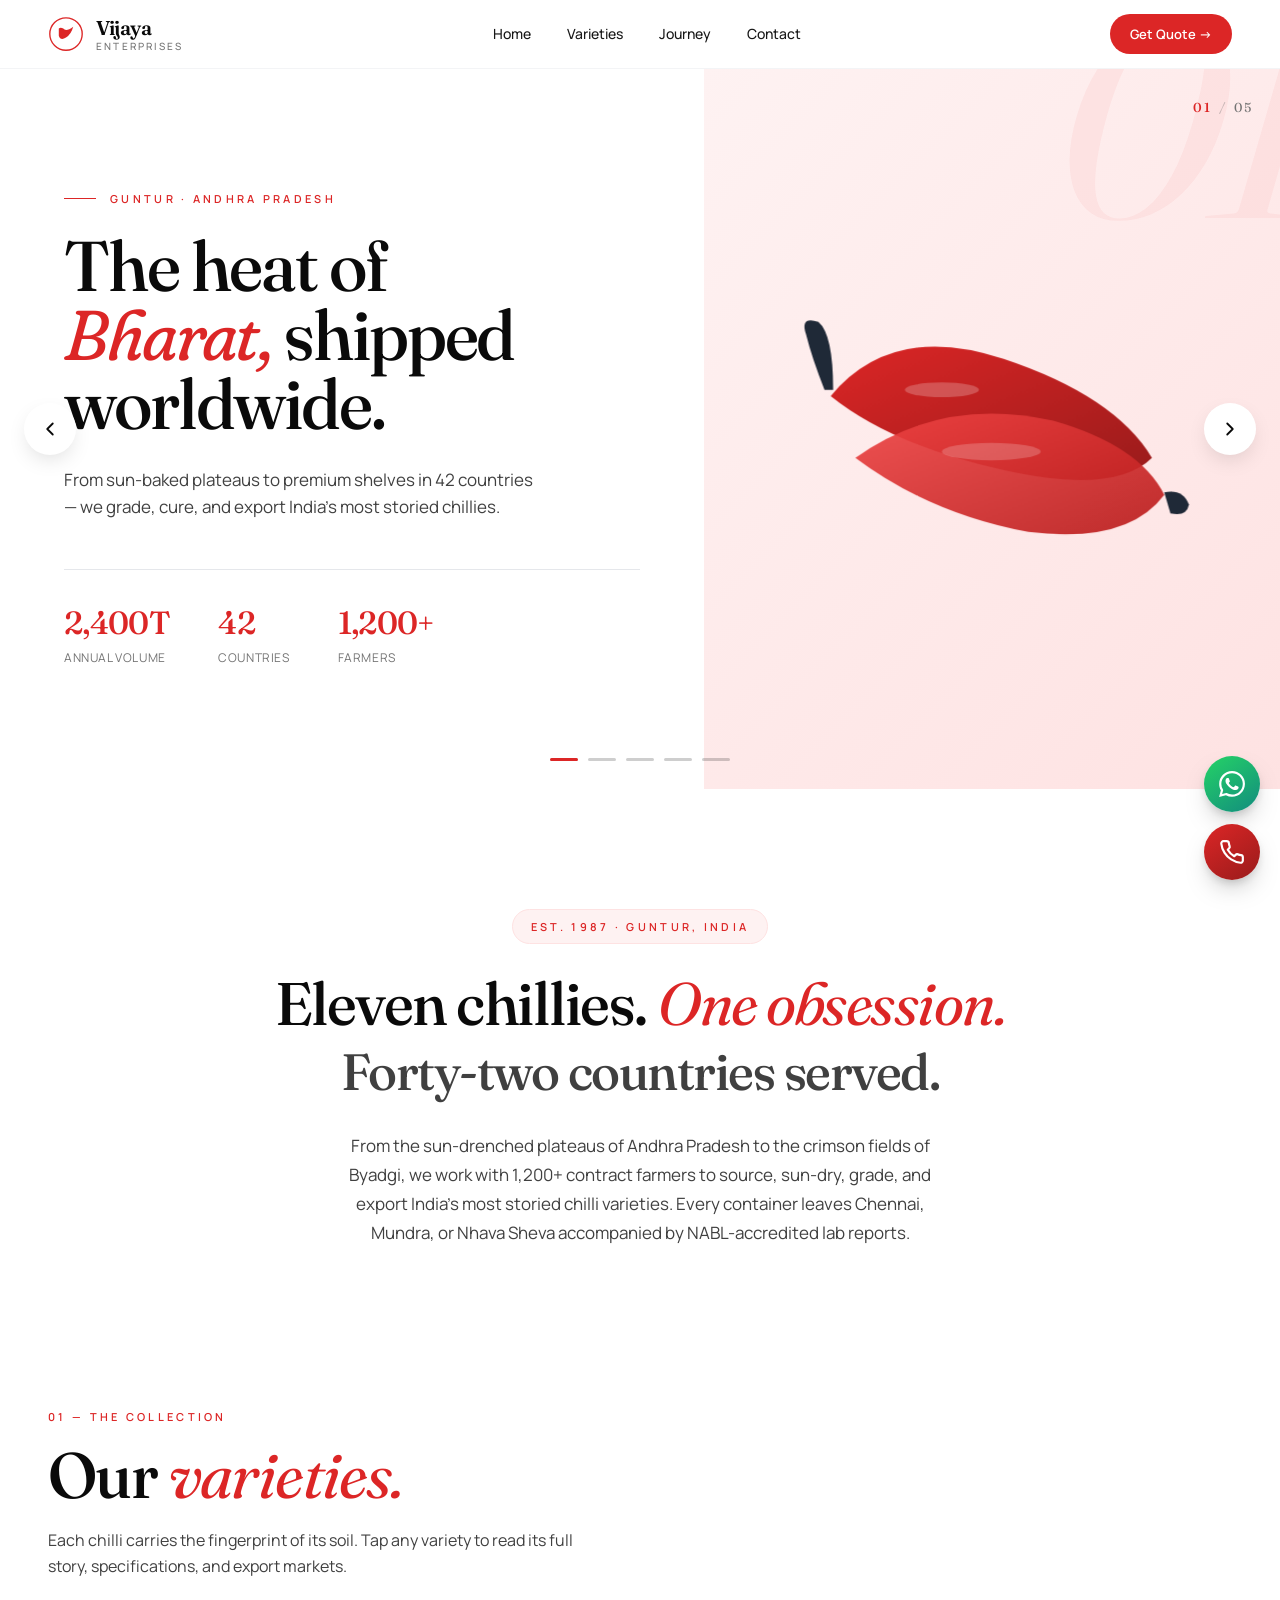
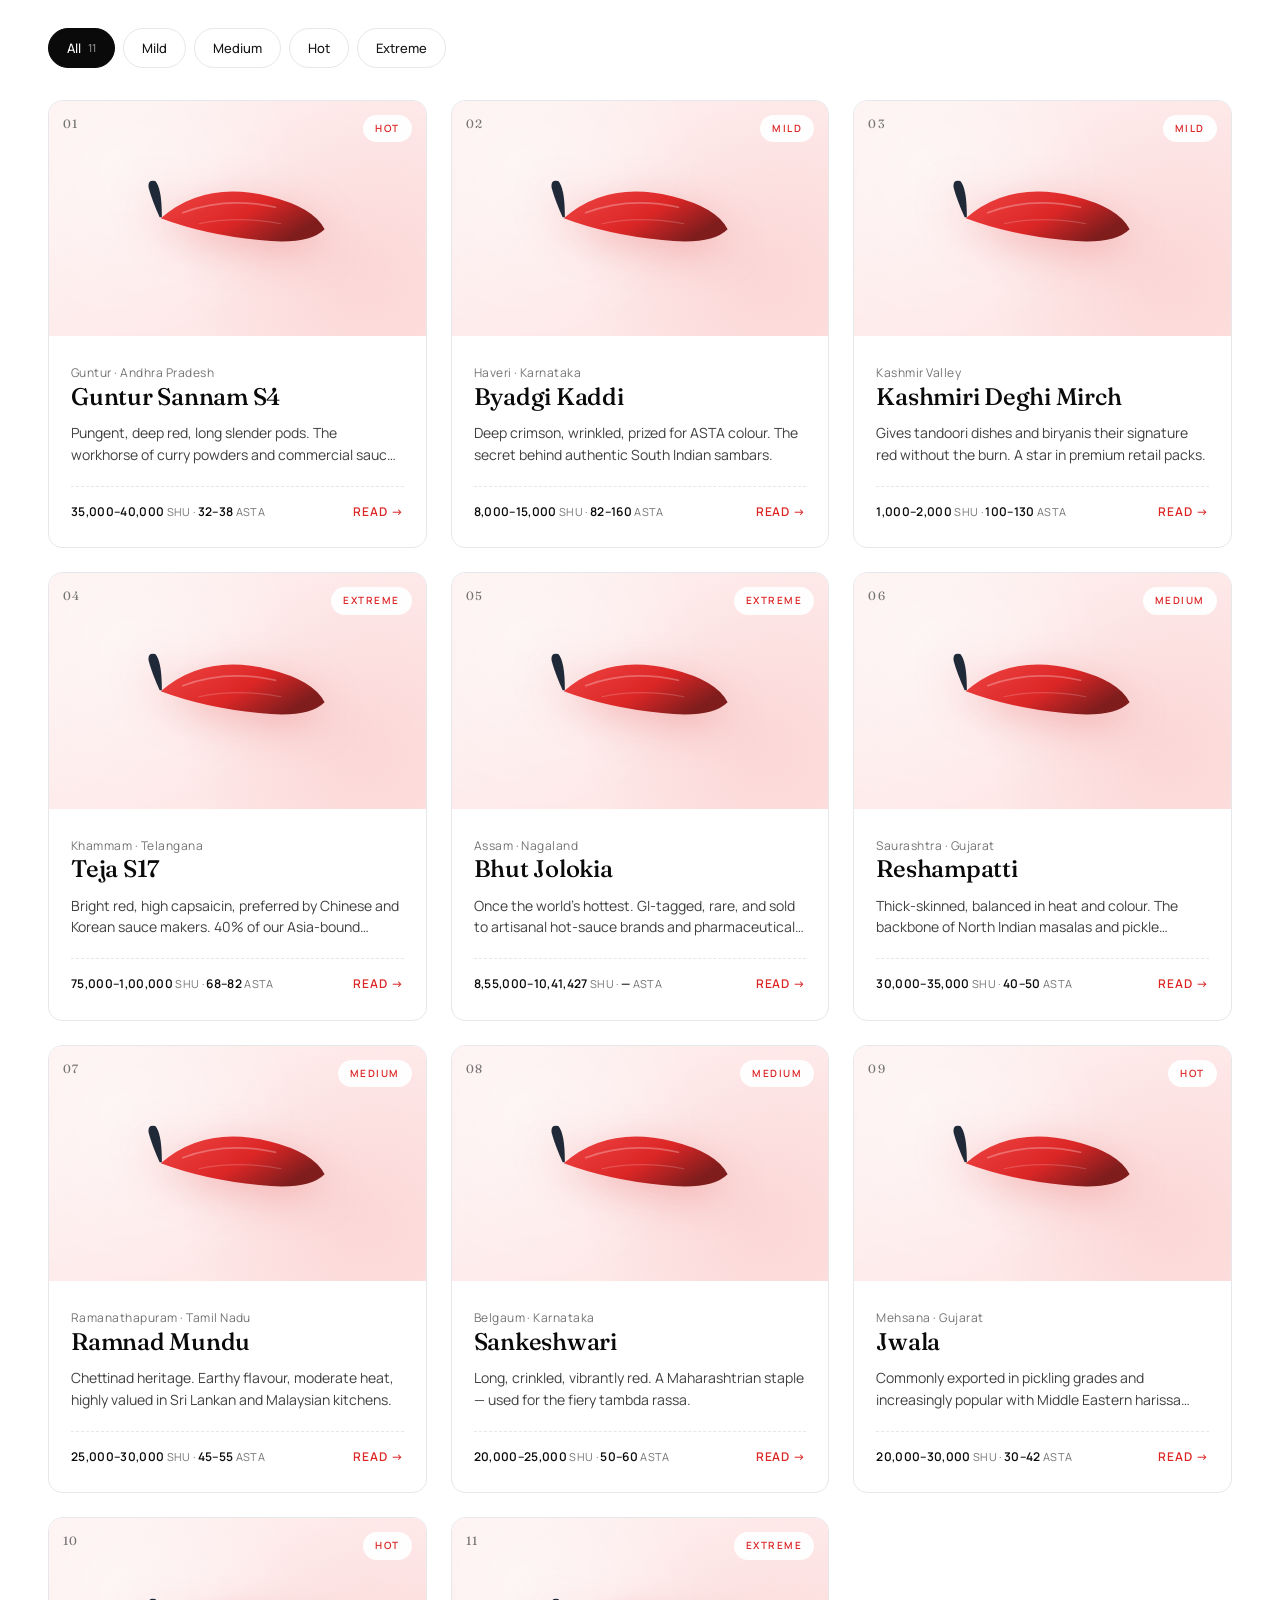
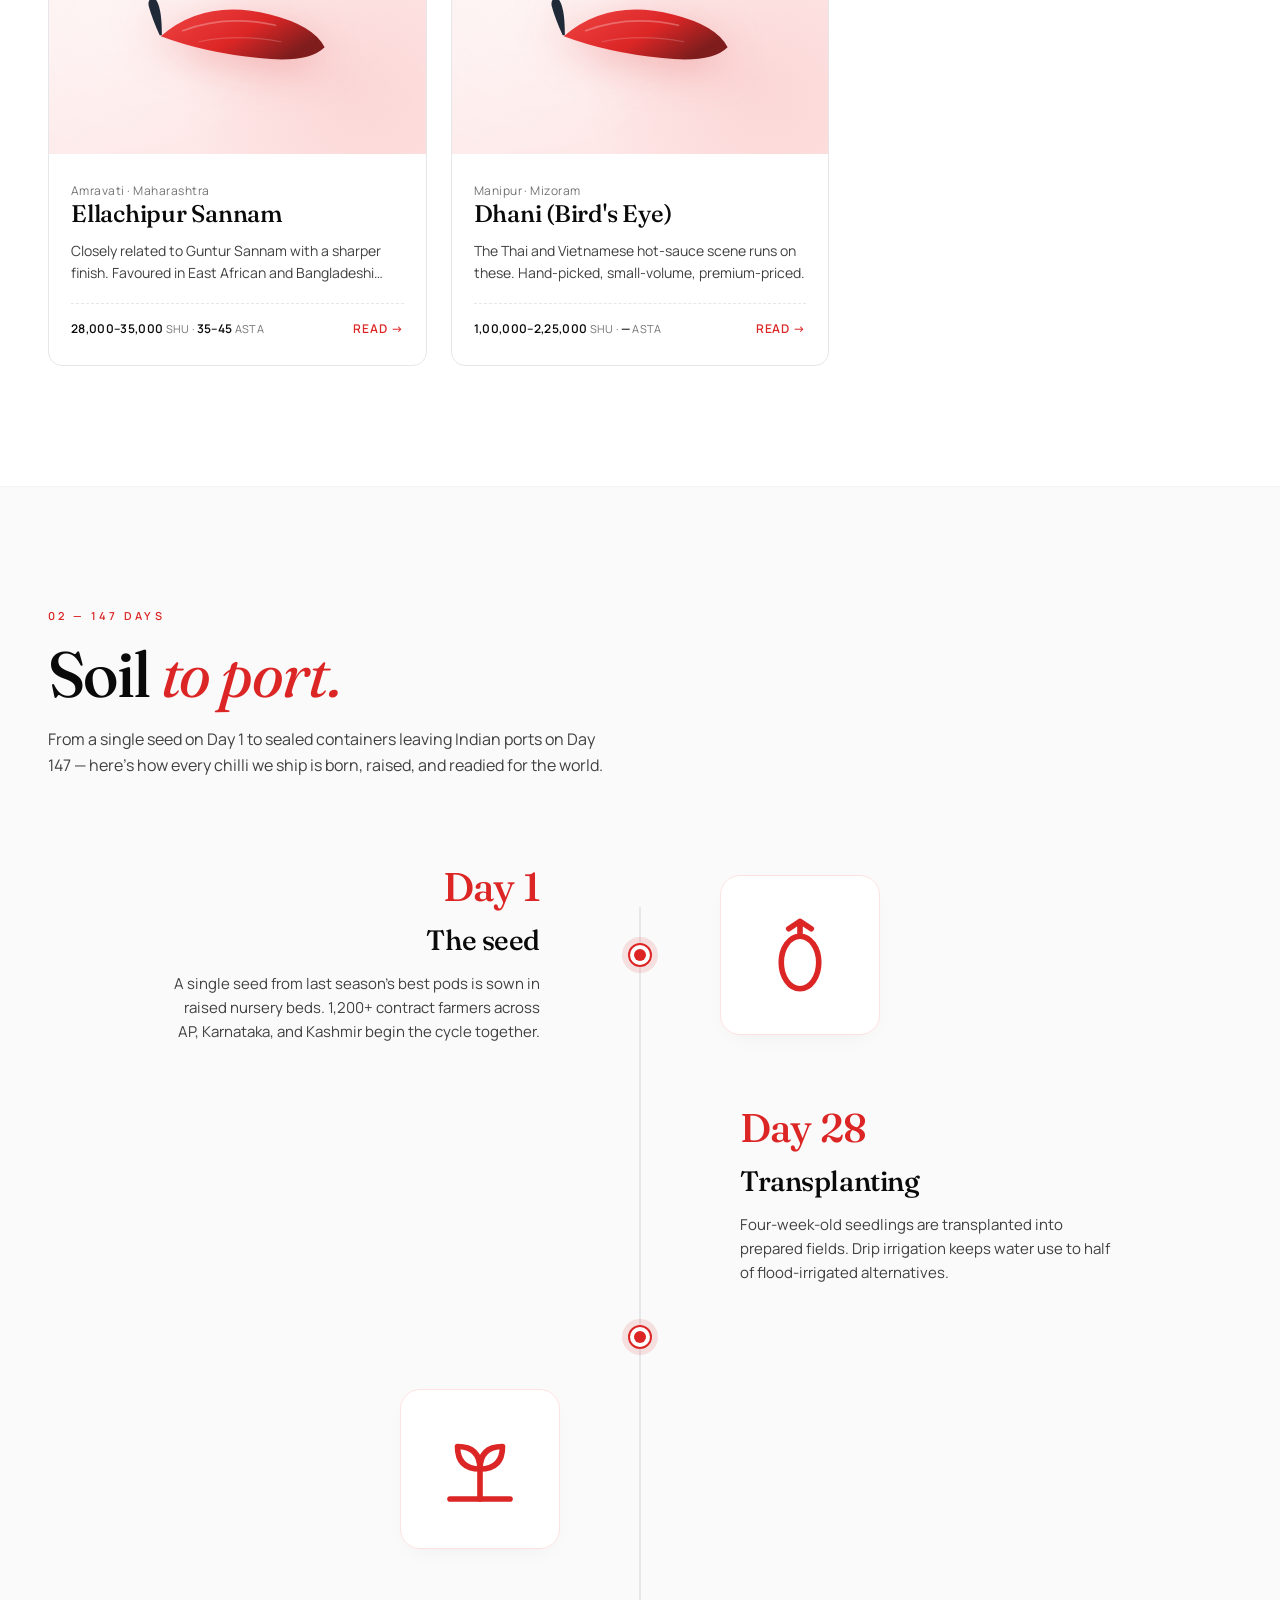
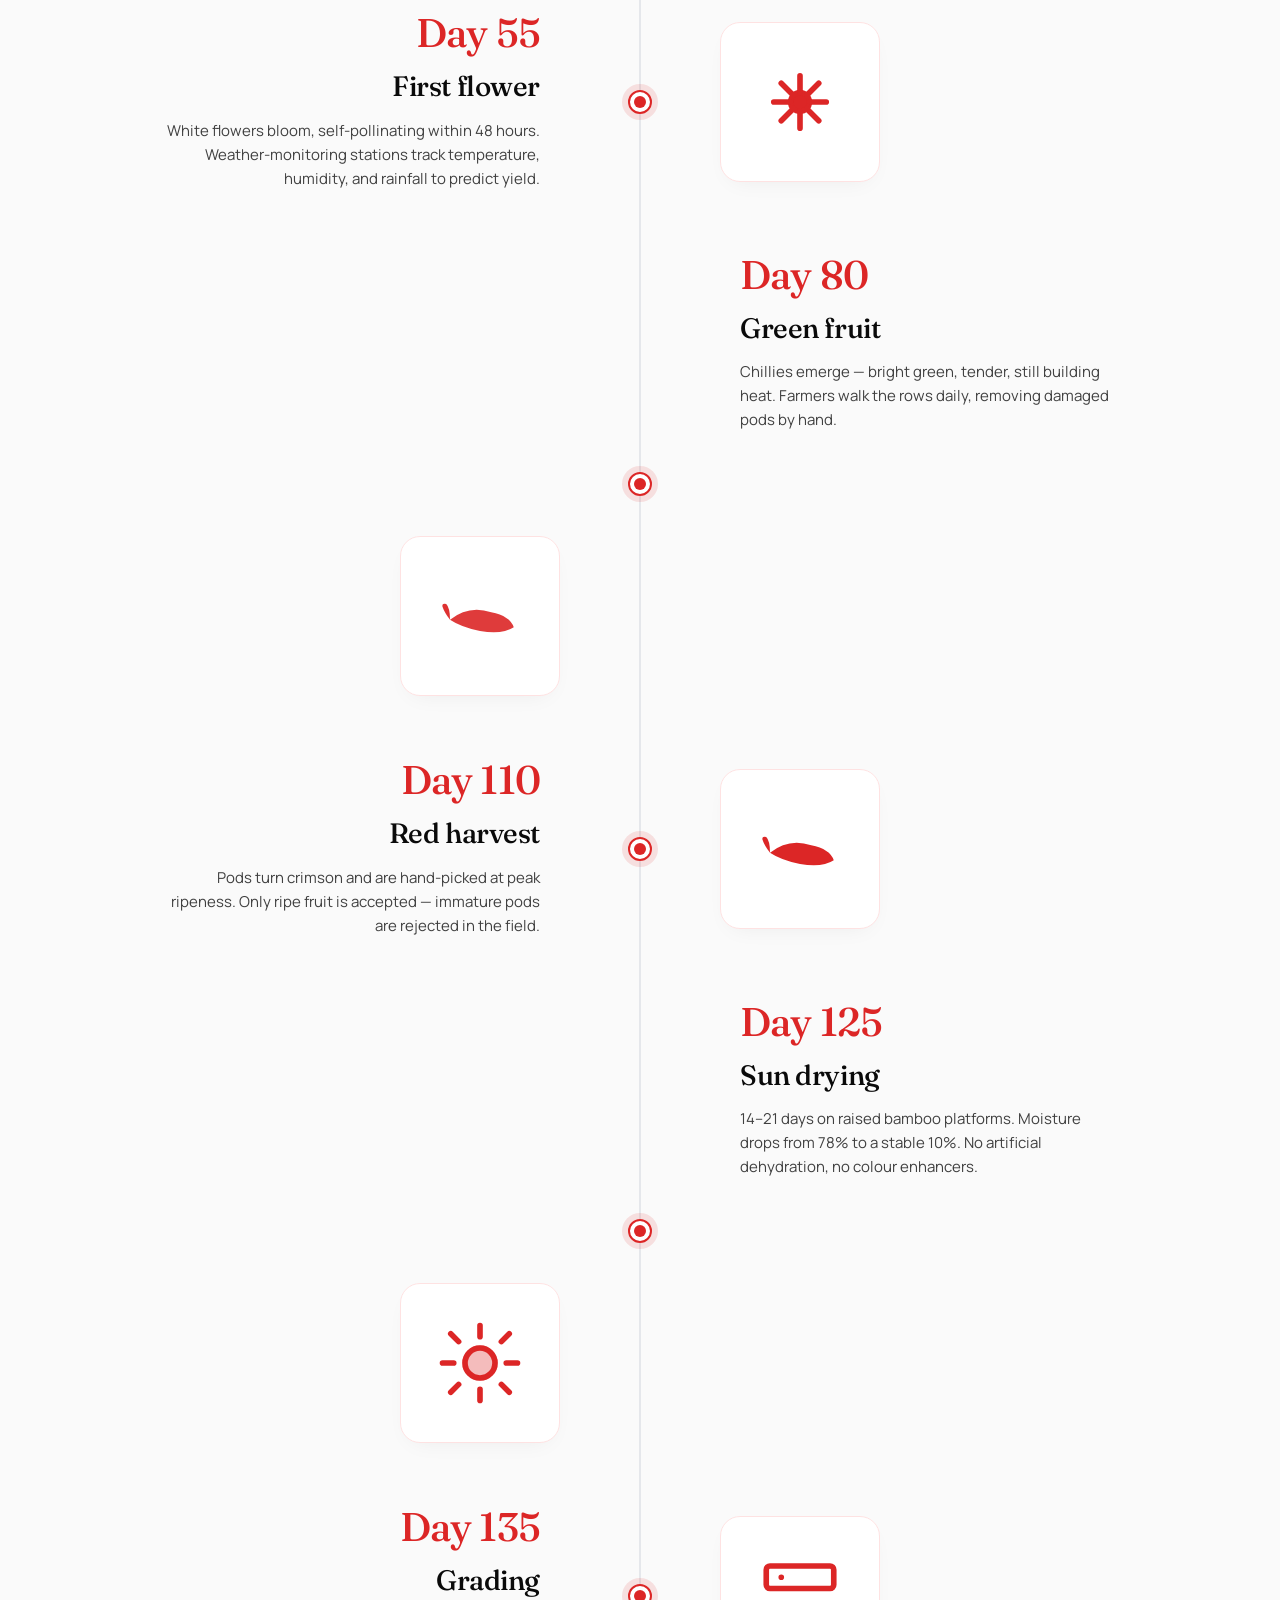
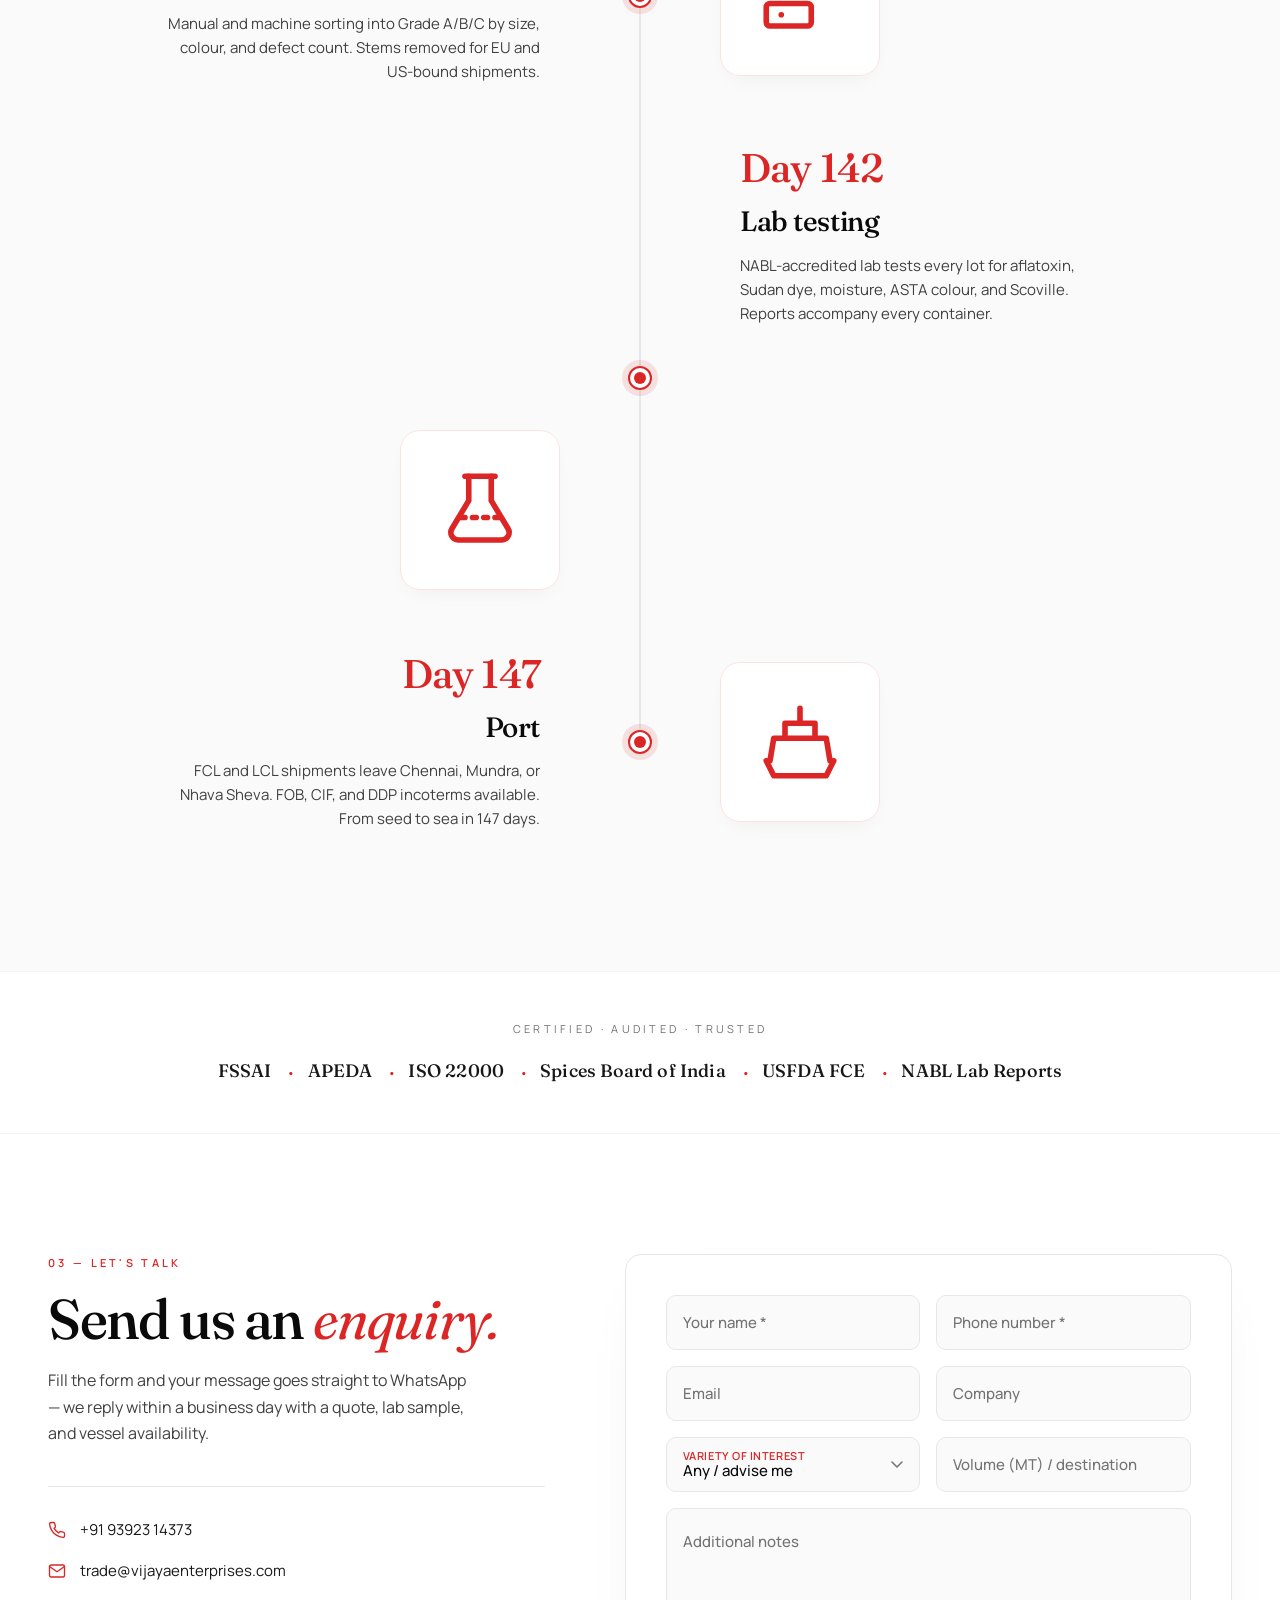
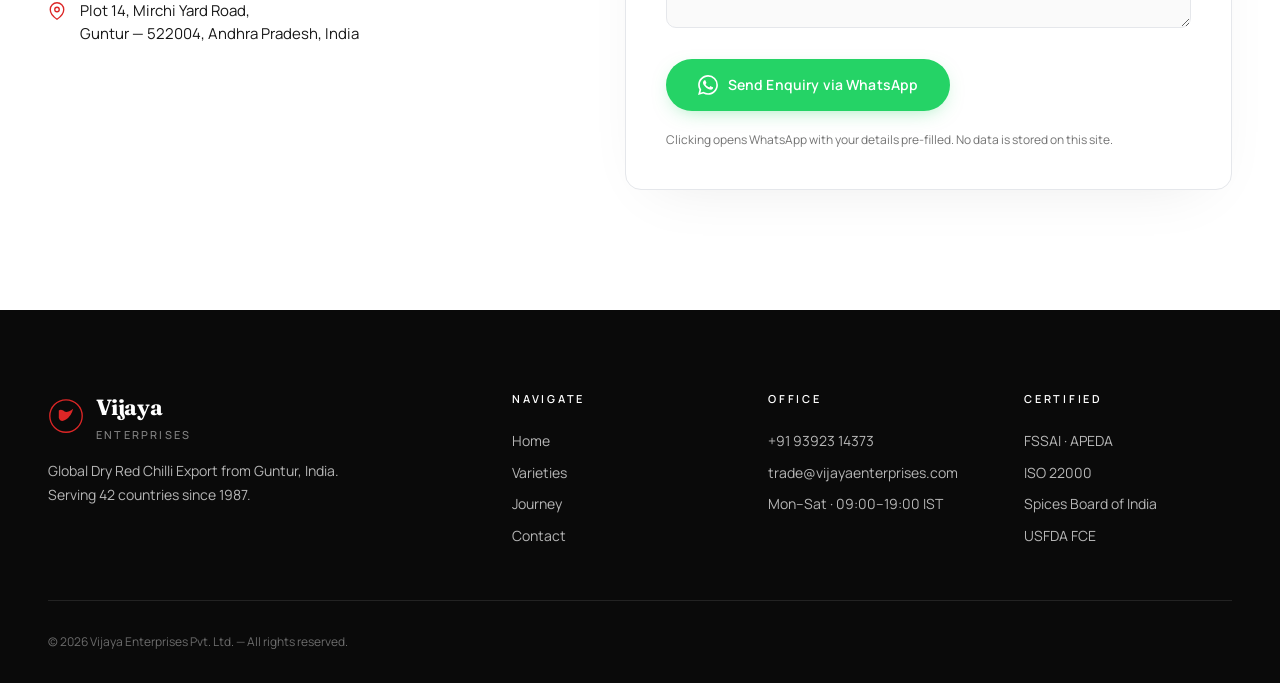
==== commit 03bc2656: "Add files via upload" ====
--- a/index.html
+++ b/index.html
@@ -5,447 +5,312 @@
 <meta name="viewport" content="width=device-width, initial-scale=1.0" />
 <meta http-equiv="X-UA-Compatible" content="IE=edge" />
 
-<!-- ============ PRIMARY META ============ -->
-<title>Vijaya Enterprises | Premium Indian Dry Red Chilli Exporter — Warangal, Byadgi, Kashmiri</title>
-<meta name="description" content="Vijaya Enterprises is a Warangal-based exporter of premium Indian dry red chilli varieties — Warangal Sannam, Byadgi Kaddi, Kashmiri Deghi, Teja S17, Bhut Jolokia, and more. FSSAI, APEDA & ISO 22000 certified. Shipping to 42 countries." />
-<meta name="keywords" content="dry red chilli exporter, Indian chilli exporter, Warangal Sannam chilli, Byadgi chilli, Kashmiri Deghi mirch, Teja S17, Bhut Jolokia, wholesale chilli supplier, FSSAI APEDA certified chilli, Vijaya Enterprises, Indian spice exporter, bulk chilli supplier" />
+<title>Vijaya Enterprises | Premium Indian Dry Red Chilli Exporter — Guntur, Byadgi, Kashmiri</title>
+<meta name="description" content="Vijaya Enterprises is a Guntur-based exporter of premium Indian dry red chilli varieties — Guntur Sannam, Byadgi Kaddi, Kashmiri Deghi, Teja S17, Bhut Jolokia, and more. FSSAI, APEDA & ISO 22000 certified. Shipping to 42 countries." />
+<meta name="keywords" content="dry red chilli exporter, Indian chilli exporter, Guntur Sannam chilli, Byadgi chilli, Kashmiri Deghi mirch, Teja S17, Bhut Jolokia, wholesale chilli supplier, FSSAI APEDA certified chilli, Vijaya Enterprises, Indian spice exporter, bulk chilli supplier" />
 <meta name="author" content="Vijaya Enterprises Pvt. Ltd." />
-<meta name="publisher" content="Vijaya Enterprises Pvt. Ltd." />
-<meta name="robots" content="index, follow, max-image-preview:large, max-snippet:-1, max-video-preview:-1" />
-<meta name="googlebot" content="index, follow" />
-<meta name="bingbot" content="index, follow" />
-<meta name="rating" content="general" />
-<meta name="distribution" content="global" />
-<meta name="revisit-after" content="7 days" />
-<meta name="language" content="English" />
+<meta name="robots" content="index, follow, max-image-preview:large, max-snippet:-1" />
 <meta name="geo.region" content="IN-AP" />
-<meta name="geo.placename" content="Warangal, Telangana" />
+<meta name="geo.placename" content="Guntur, Andhra Pradesh" />
 <meta name="geo.position" content="16.3067;80.4365" />
 <meta name="ICBM" content="16.3067, 80.4365" />
-<meta name="theme-color" content="#c7261c" />
+<meta name="theme-color" content="#dc2626" />
 <meta name="color-scheme" content="light" />
 
-<!-- ============ CANONICAL ============ -->
-<link rel="canonical" href="https://vijayaenterprises.international/" />
-
-<!-- ============ OPEN GRAPH ============ -->
+<link rel="canonical" href="https://vijayaenterprises.com/" />
+
 <meta property="og:type" content="website" />
 <meta property="og:site_name" content="Vijaya Enterprises" />
 <meta property="og:title" content="Vijaya Enterprises | Premium Indian Dry Red Chilli Exporter" />
-<meta property="og:description" content="Warangal-based exporter of premium Indian dry red chillies. 11 signature varieties, 42 countries served. FSSAI, APEDA & ISO 22000 certified." />
-<meta property="og:image" content="https://vijayaenterprises.international/logo.webp" />
-<meta property="og:image:alt" content="Vijaya Enterprises — Global Dry Red Chilli Export logo" />
+<meta property="og:description" content="Guntur-based exporter of 11 signature dry red chilli varieties. Shipping to 42 countries. FSSAI, APEDA & ISO 22000 certified." />
+<meta property="og:image" content="https://vijayaenterprises.com/logo.webp" />
 <meta property="og:image:type" content="image/webp" />
 <meta property="og:image:width" content="280" />
 <meta property="og:image:height" content="297" />
-<meta property="og:url" content="https://vijayaenterprises.international/" />
+<meta property="og:url" content="https://vijayaenterprises.com/" />
 <meta property="og:locale" content="en_IN" />
-<meta property="og:locale:alternate" content="en_US" />
-
-<!-- ============ TWITTER CARD ============ -->
+
 <meta name="twitter:card" content="summary_large_image" />
 <meta name="twitter:title" content="Vijaya Enterprises | Premium Indian Dry Red Chilli Exporter" />
-<meta name="twitter:description" content="Warangal-based exporter of 11 signature dry red chilli varieties. Shipping to 42 countries. FSSAI, APEDA & ISO 22000 certified." />
-<meta name="twitter:image" content="https://vijayaenterprises.international/logo.png" />
-<meta name="twitter:image:alt" content="Vijaya Enterprises logo" />
-
-<!-- ============ FAVICON & ICONS ============ -->
+<meta name="twitter:description" content="11 signature Indian dry red chilli varieties, shipped to 42 countries." />
+<meta name="twitter:image" content="https://vijayaenterprises.com/logo.webp" />
+
 <link rel="icon" type="image/png" href="logo.png" />
-<link rel="apple-touch-icon" sizes="180x180" href="logo.png" />
-<link rel="shortcut icon" href="logo.png" />
+<link rel="apple-touch-icon" href="logo.png" />
 <link rel="manifest" href="manifest.webmanifest" />
 
-<!-- ============ PRECONNECT & PERFORMANCE ============ -->
-<link rel="preconnect" href="https://fonts.googleapis.international">
-<link rel="preconnect" href="https://fonts.gstatic.international" crossorigin>
-<link rel="dns-prefetch" href="https://fonts.googleapis.international">
-<link href="https://fonts.googleapis.international/css2?family=Fraunces:ital,opsz,wght@0,9..144,300..900;1,9..144,300..900&family=DM+Sans:opsz,wght@9..40,300..700&display=swap" rel="stylesheet">
+<link rel="preconnect" href="https://fonts.googleapis.com">
+<link rel="preconnect" href="https://fonts.gstatic.com" crossorigin>
+<link href="https://fonts.googleapis.com/css2?family=Manrope:wght@300;400;500;600;700;800&family=Fraunces:ital,opsz,wght@0,9..144,300..900;1,9..144,400..600&display=swap" rel="stylesheet">
+
 <link rel="stylesheet" href="style.css" />
 
-<!-- ============ JSON-LD: ORGANIZATION ============ -->
 <script type="application/ld+json">
 {
-  "@context": "https://schema.org",
-  "@type": "Organization",
-  "name": "Vijaya Enterprises",
-  "legalName": "Vijaya Enterprises Pvt. Ltd.",
-  "url": "https://vijayaenterprises.international/",
-  "logo": "https://vijayaenterprises.international/logo.png",
-  "image": "https://vijayaenterprises.international/logo.png",
-  "description": "Warangal-based exporter of premium Indian dry red chilli varieties, shipping to 42 countries.",
-  "foundingDate": "1987",
-  "slogan": "Global Dry Red Chilli Export",
-  "address": {
-    "@type": "PostalAddress",
-    "streetAddress": "Plot 14, Mirchi Yard Road",
-    "addressLocality": "Warangal",
-    "addressRegion": "Telangana",
-    "postalCode": "522004",
-    "addressCountry": "IN"
-  },
-  "geo": {
-    "@type": "GeoCoordinates",
-    "latitude": 16.3067,
-    "longitude": 80.4365
-  },
-  "contactPoint": [{
-    "@type": "ContactPoint",
-    "telephone": "+91-93923-14373",
-    "contactType": "Sales",
-    "email": "trade@vijayaenterprises.international",
-    "areaServed": "Worldwide",
-    "availableLanguage": ["English", "Hindi", "Telugu"]
-  }],
-  "sameAs": [
-    "https://www.linkedin.international/company/vijayaenterprises",
-    "https://twitter.international/vijayaenterprises",
-    "https://www.facebook.international/vijayaenterprises"
-  ],
-  "hasCredential": ["FSSAI", "APEDA", "ISO 22000", "Spices Board of India", "USFDA FCE"]
+  "@context":"https://schema.org","@type":"Organization",
+  "name":"Vijaya Enterprises","legalName":"Vijaya Enterprises Pvt. Ltd.",
+  "url":"https://vijayaenterprises.com/","logo":"https://vijayaenterprises.com/logo.webp",
+  "description":"Guntur-based exporter of premium Indian dry red chilli varieties, shipping to 42 countries.",
+  "foundingDate":"1987","slogan":"Global Dry Red Chilli Export",
+  "address":{"@type":"PostalAddress","streetAddress":"Plot 14, Mirchi Yard Road","addressLocality":"Guntur","addressRegion":"Andhra Pradesh","postalCode":"522004","addressCountry":"IN"},
+  "geo":{"@type":"GeoCoordinates","latitude":16.3067,"longitude":80.4365},
+  "contactPoint":[{"@type":"ContactPoint","telephone":"+91-93923-14373","contactType":"Sales","email":"trade@vijayaenterprises.com","areaServed":"Worldwide","availableLanguage":["English","Hindi","Telugu"]}],
+  "hasCredential":["FSSAI","APEDA","ISO 22000","Spices Board of India","USFDA FCE"]
 }
 </script>
-
-<!-- ============ JSON-LD: LOCALBUSINESS ============ -->
 <script type="application/ld+json">
 {
-  "@context": "https://schema.org",
-  "@type": "LocalBusiness",
-  "@id": "https://vijayaenterprises.international/#business",
-  "name": "Vijaya Enterprises",
-  "image": "https://vijayaenterprises.international/logo.png",
-  "priceRange": "$$",
-  "telephone": "+91-93923-14373",
-  "email": "trade@vijayaenterprises.international",
-  "url": "https://vijayaenterprises.international/",
-  "address": {
-    "@type": "PostalAddress",
-    "streetAddress": "Plot 14, Mirchi Yard Road",
-    "addressLocality": "Warangal",
-    "addressRegion": "Telangana",
-    "postalCode": "522004",
-    "addressCountry": "IN"
-  },
-  "geo": {
-    "@type": "GeoCoordinates",
-    "latitude": 16.3067,
-    "longitude": 80.4365
-  },
-  "openingHoursSpecification": [{
-    "@type": "OpeningHoursSpecification",
-    "dayOfWeek": ["Monday","Tuesday","Wednesday","Thursday","Friday","Saturday"],
-    "opens": "09:00",
-    "closes": "19:00"
-  }],
-  "areaServed": {
-    "@type": "Place",
-    "name": "Worldwide"
-  }
-}
-</script>
-
-<!-- ============ JSON-LD: WEBSITE ============ -->
-<script type="application/ld+json">
-{
-  "@context": "https://schema.org",
-  "@type": "WebSite",
-  "name": "Vijaya Enterprises",
-  "url": "https://vijayaenterprises.international/",
-  "publisher": { "@id": "https://vijayaenterprises.international/#business" },
-  "inLanguage": "en-IN"
-}
-</script>
-
-<!-- ============ JSON-LD: PRODUCT CATALOG ============ -->
-<script type="application/ld+json">
-{
-  "@context": "https://schema.org",
-  "@type": "ItemList",
-  "name": "Indian Dry Red Chilli Varieties — Vijaya Enterprises",
-  "description": "Eleven premium chilli varieties exported from India by Vijaya Enterprises.",
-  "numberOfItems": 11,
-  "itemListElement": [
-    { "@type": "ListItem", "position": 1, "item": { "@type": "Product", "name": "Warangal Sannam S4", "category": "Dry Red Chilli", "brand": "Vijaya Enterprises", "description": "Pungent, deep red, long slender pods from Warangal, Telangana. India's flagship export chilli." } },
-    { "@type": "ListItem", "position": 2, "item": { "@type": "Product", "name": "Byadgi Kaddi", "category": "Dry Red Chilli", "brand": "Vijaya Enterprises", "description": "Deep crimson, wrinkled, prized for high ASTA color over heat. Grown in Haveri, Karnataka." } },
-    { "@type": "ListItem", "position": 3, "item": { "@type": "Product", "name": "Kashmiri Deghi Mirch", "category": "Dry Red Chilli", "brand": "Vijaya Enterprises", "description": "Mild, vibrant, aromatic chilli from the Kashmir Valley. Signature of tandoori cuisine." } },
-    { "@type": "ListItem", "position": 4, "item": { "@type": "Product", "name": "Teja S17", "category": "Dry Red Chilli", "brand": "Vijaya Enterprises", "description": "High-capsaicin fiery chilli from Khammam, Telangana. Preferred by Asian sauce makers." } },
-    { "@type": "ListItem", "position": 5, "item": { "@type": "Product", "name": "Bhut Jolokia", "category": "Dry Red Chilli", "brand": "Vijaya Enterprises", "description": "GI-tagged Ghost Pepper from Assam and Nagaland. Extreme-heat specialty chilli." } },
-    { "@type": "ListItem", "position": 6, "item": { "@type": "Product", "name": "Reshampatti", "category": "Dry Red Chilli", "brand": "Vijaya Enterprises", "description": "Thick-skinned, balanced chilli from Saurashtra, Gujarat. Popular in home masalas and pickles." } },
-    { "@type": "ListItem", "position": 7, "item": { "@type": "Product", "name": "Ramnad Mundu", "category": "Dry Red Chilli", "brand": "Vijaya Enterprises", "description": "Round, stubby pods with earthy heat from Ramanathapuram, Tamil Nadu. Chettinad heritage variety." } },
-    { "@type": "ListItem", "position": 8, "item": { "@type": "Product", "name": "Sankeshwari", "category": "Dry Red Chilli", "brand": "Vijaya Enterprises", "description": "Long, crinkled, vibrantly red chilli from Belgaum, Karnataka. Kolhapuri cuisine staple." } },
-    { "@type": "ListItem", "position": 9, "item": { "@type": "Product", "name": "Jwala", "category": "Dry Red Chilli", "brand": "Vijaya Enterprises", "description": "Thin, wavy, fiery chilli from Mehsana, Gujarat. Used in pickling and harissa production." } },
-    { "@type": "ListItem", "position": 10, "item": { "@type": "Product", "name": "Ellachipur Sannam", "category": "Dry Red Chilli", "brand": "Vijaya Enterprises", "description": "Sharp-finish variety from Amravati, Maharashtra. Popular in East African and Bangladeshi markets." } },
-    { "@type": "ListItem", "position": 11, "item": { "@type": "Product", "name": "Dhani Bird's Eye", "category": "Dry Red Chilli", "brand": "Vijaya Enterprises", "description": "Tiny, explosive chilli from Manipur and Mizoram. Premium variety for Thai and Vietnamese hot sauces." } }
-  ]
-}
-</script>
-
-<!-- ============ JSON-LD: BREADCRUMB ============ -->
-<script type="application/ld+json">
-{
-  "@context": "https://schema.org",
-  "@type": "BreadcrumbList",
-  "itemListElement": [{
-    "@type": "ListItem",
-    "position": 1,
-    "name": "Home",
-    "item": "https://vijayaenterprises.international/"
-  }]
-}
-</script>
-
-<!-- ============ JSON-LD: FAQ ============ -->
-<script type="application/ld+json">
-{
-  "@context": "https://schema.org",
-  "@type": "FAQPage",
-  "mainEntity": [
-    {
-      "@type": "Question",
-      "name": "Which dry red chilli varieties does Vijaya Enterprises export?",
-      "acceptedAnswer": { "@type": "Answer", "text": "We export 11 signature varieties including Warangal Sannam S4, Byadgi Kaddi, Kashmiri Deghi Mirch, Teja S17, Bhut Jolokia, Reshampatti, Ramnad Mundu, Sankeshwari, Jwala, Ellachipur Sannam, and Dhani Bird's Eye." }
-    },
-    {
-      "@type": "Question",
-      "name": "What certifications does Vijaya Enterprises hold?",
-      "acceptedAnswer": { "@type": "Answer", "text": "We are FSSAI, APEDA, ISO 22000 certified, registered with the Spices Board of India, and USFDA FCE registered." }
-    },
-    {
-      "@type": "Question",
-      "name": "What incoterms and ports does Vijaya Enterprises ship from?",
-      "acceptedAnswer": { "@type": "Answer", "text": "We ship FCL and LCL consignments out of Chennai, Mundra, and Nhava Sheva. FOB, CIF, and DDP incoterms are available on request." }
-    },
-    {
-      "@type": "Question",
-      "name": "What is the minimum order quantity (MOQ) for chilli exports?",
-      "acceptedAnswer": { "@type": "Answer", "text": "Minimum order quantity depends on variety and destination port. Please contact our trade team with your destination and grade requirement for a tailored quote." }
-    }
-  ]
+  "@context":"https://schema.org","@type":"LocalBusiness","@id":"https://vijayaenterprises.com/#business",
+  "name":"Vijaya Enterprises","image":"https://vijayaenterprises.com/logo.webp",
+  "priceRange":"$$","telephone":"+91-93923-14373","email":"trade@vijayaenterprises.com",
+  "url":"https://vijayaenterprises.com/",
+  "address":{"@type":"PostalAddress","streetAddress":"Plot 14, Mirchi Yard Road","addressLocality":"Guntur","addressRegion":"Andhra Pradesh","postalCode":"522004","addressCountry":"IN"},
+  "geo":{"@type":"GeoCoordinates","latitude":16.3067,"longitude":80.4365},
+  "openingHoursSpecification":[{"@type":"OpeningHoursSpecification","dayOfWeek":["Monday","Tuesday","Wednesday","Thursday","Friday","Saturday"],"opens":"09:00","closes":"19:00"}]
 }
 </script>
 </head>
 <body>
 
-<!-- Skip link for accessibility -->
 <a href="#main" class="skip-link">Skip to main content</a>
-
-<!-- Grain overlay -->
-<div class="grain" aria-hidden="true"></div>
 
 <!-- NAV -->
 <header class="nav" role="banner">
-  <a href="#" class="nav__logo" aria-label="Vijaya Enterprises home">
-    <img src="[data-uri]" alt="Vijaya Enterprises — Global Dry Red Chilli Export" class="nav__logo-img" width="280" height="297" fetchpriority="high" decoding="async" />
+  <a href="#/" class="nav__logo" aria-label="Vijaya Enterprises home">
+    <svg class="nav__mark" viewBox="0 0 40 40" aria-hidden="true">
+      <circle cx="20" cy="20" r="18" fill="none" stroke="currentColor" stroke-width="1.5"/>
+      <path d="M12 14 Q14 12 17 14 Q20 18 28 12 Q26 20 20 24 Q14 28 12 22 Z" fill="currentColor"/>
+    </svg>
+    <span class="nav__wordmark">
+      <strong>Vijaya</strong>
+      <em>Enterprises</em>
+    </span>
   </a>
-  <nav class="nav__links" role="navigation" aria-label="Primary">
+  <nav class="nav__links" aria-label="Primary">
+    <a href="#/">Home</a>
     <a href="#varieties">Varieties</a>
-    <a href="#process">Process</a>
-    <a href="#exports">Exports</a>
+    <a href="#journey">Journey</a>
     <a href="#contact">Contact</a>
   </nav>
-  <a href="#contact" class="nav__cta" aria-label="Request a quote from Vijaya Enterprises">Request Quote →</a>
+  <a href="#contact" class="nav__cta">Get Quote →</a>
+  <button class="nav__burger" aria-label="Open menu" aria-expanded="false">
+    <span></span><span></span><span></span>
+  </button>
 </header>
 
 <main id="main">
 
-<!-- HERO -->
-<section class="hero" aria-labelledby="hero-title">
-  <div class="hero__tag">
-    <span class="dot"></span> Est. 1987 · Warangal, Telangana
-  </div>
-
-  <h1 class="hero__title" id="hero-title">
-    The heat of <em>Bharat</em>,<br>
-    sealed at source,<br>
-    shipped to <span class="hero__underline">the world.</span>
-  </h1>
-
-  <p class="hero__lede">
-    From the sun-baked plateaus of Warangal to the crimson fields of Byadgi —
-    we hand-grade, sun-dry, and export India's most storied chilli varieties
-    to 42 countries across five continents.
-  </p>
-
-  <div class="hero__stats">
-    <div><strong>2,400T</strong><span>Annual export volume</span></div>
-    <div><strong>42</strong><span>Countries served</span></div>
-    <div><strong>11</strong><span>Signature varieties</span></div>
-    <div><strong>ISO · FSSAI · APEDA</strong><span>Certified</span></div>
-  </div>
-
-  <div class="hero__scroll">Scroll ↓</div>
-</section>
-
-<!-- MARQUEE -->
-<div class="marquee">
-  <div class="marquee__track">
-    <span>Warangal Sannam</span><span>·</span>
-    <span>Byadgi Kaddi</span><span>·</span>
-    <span>Kashmiri Deghi</span><span>·</span>
-    <span>Teja S17</span><span>·</span>
-    <span>Bhut Jolokia</span><span>·</span>
-    <span>Reshampatti</span><span>·</span>
-    <span>Ramnad Mundu</span><span>·</span>
-    <span>Sankeshwari</span><span>·</span>
-    <span>Warangal Sannam</span><span>·</span>
-    <span>Byadgi Kaddi</span><span>·</span>
-    <span>Kashmiri Deghi</span><span>·</span>
-    <span>Teja S17</span><span>·</span>
-  </div>
+<!-- HOME VIEW -->
+<div id="home-view" class="view view--active">
+
+  <!-- IMAGE SLIDER -->
+  <section class="slider" id="slider" aria-roledescription="carousel" aria-label="Vijaya Enterprises featured stories">
+    <div class="slider__track" id="sliderTrack"></div>
+    <button class="slider__nav slider__nav--prev" id="sliderPrev" aria-label="Previous slide">
+      <svg viewBox="0 0 24 24" fill="none" stroke="currentColor" stroke-width="2" stroke-linecap="round" stroke-linejoin="round"><path d="M15 18l-6-6 6-6"/></svg>
+    </button>
+    <button class="slider__nav slider__nav--next" id="sliderNext" aria-label="Next slide">
+      <svg viewBox="0 0 24 24" fill="none" stroke="currentColor" stroke-width="2" stroke-linecap="round" stroke-linejoin="round"><path d="M9 18l6-6-6-6"/></svg>
+    </button>
+    <div class="slider__dots" id="sliderDots" role="tablist" aria-label="Select slide"></div>
+    <div class="slider__counter"><span id="sliderCur">01</span><span class="sep">/</span><span id="sliderTotal">05</span></div>
+  </section>
+
+  <!-- INTRO -->
+  <section class="intro">
+    <div class="intro__tag">Est. 1987 · Guntur, India</div>
+    <h2 class="intro__title">
+      Eleven chillies. <em>One obsession.</em><br>
+      <span>Forty-two countries served.</span>
+    </h2>
+    <p class="intro__body">
+      From the sun-drenched plateaus of Andhra Pradesh to the crimson fields of Byadgi, we work with 1,200+ contract farmers to source, sun-dry, grade, and export India's most storied chilli varieties. Every container leaves Chennai, Mundra, or Nhava Sheva accompanied by NABL-accredited lab reports.
+    </p>
+  </section>
+
+  <!-- VARIETIES -->
+  <section class="varieties" id="varieties">
+    <div class="section-head">
+      <div class="kicker">01 — The Collection</div>
+      <h2>Our <em>varieties.</em></h2>
+      <p>Each chilli carries the fingerprint of its soil. Tap any variety to read its full story, specifications, and export markets.</p>
+    </div>
+
+    <div class="filters" id="filters" role="tablist" aria-label="Filter varieties by heat">
+      <button class="chip chip--active" data-filter="all" role="tab" aria-selected="true">All <small>11</small></button>
+      <button class="chip" data-filter="mild" role="tab">Mild</button>
+      <button class="chip" data-filter="medium" role="tab">Medium</button>
+      <button class="chip" data-filter="hot" role="tab">Hot</button>
+      <button class="chip" data-filter="extreme" role="tab">Extreme</button>
+    </div>
+
+    <div class="types-grid" id="typesGrid"></div>
+  </section>
+
+  <!-- JOURNEY TIMELINE -->
+  <section class="journey" id="journey" aria-labelledby="journey-title">
+    <div class="section-head">
+      <div class="kicker">02 — 147 Days</div>
+      <h2 id="journey-title">Soil <em>to port.</em></h2>
+      <p>From a single seed on Day 1 to sealed containers leaving Indian ports on Day 147 — here's how every chilli we ship is born, raised, and readied for the world.</p>
+    </div>
+
+    <div class="timeline" id="timeline">
+      <div class="timeline__rail">
+        <div class="timeline__progress" id="timelineProgress"></div>
+      </div>
+      <div class="timeline__steps" id="timelineSteps"></div>
+    </div>
+  </section>
+
+  <!-- TRUST -->
+  <section class="trust">
+    <div class="trust__label">Certified · Audited · Trusted</div>
+    <div class="trust__badges">
+      <span>FSSAI</span>
+      <span>APEDA</span>
+      <span>ISO 22000</span>
+      <span>Spices Board of India</span>
+      <span>USFDA FCE</span>
+      <span>NABL Lab Reports</span>
+    </div>
+  </section>
+
+  <!-- CONTACT -->
+  <section class="contact" id="contact" aria-labelledby="contact-title">
+    <div class="contact__left">
+      <div class="kicker">03 — Let's Talk</div>
+      <h2 id="contact-title">Send us an <em>enquiry.</em></h2>
+      <p>Fill the form and your message goes straight to WhatsApp — we reply within a business day with a quote, lab sample, and vessel availability.</p>
+
+      <div class="contact__direct">
+        <a href="tel:+919392314373" class="contact__link">
+          <svg viewBox="0 0 24 24" fill="none" stroke="currentColor" stroke-width="1.8" stroke-linecap="round" stroke-linejoin="round"><path d="M22 16.92v3a2 2 0 0 1-2.18 2 19.79 19.79 0 0 1-8.63-3.07 19.5 19.5 0 0 1-6-6 19.79 19.79 0 0 1-3.07-8.67A2 2 0 0 1 4.11 2h3a2 2 0 0 1 2 1.72 12.84 12.84 0 0 0 .7 2.81 2 2 0 0 1-.45 2.11L8.09 9.91a16 16 0 0 0 6 6l1.27-1.27a2 2 0 0 1 2.11-.45 12.84 12.84 0 0 0 2.81.7A2 2 0 0 1 22 16.92z"/></svg>
+          +91 93923 14373
+        </a>
+        <a href="mailto:trade@vijayaenterprises.com" class="contact__link">
+          <svg viewBox="0 0 24 24" fill="none" stroke="currentColor" stroke-width="1.8" stroke-linecap="round" stroke-linejoin="round"><rect x="2" y="4" width="20" height="16" rx="2"/><path d="M22 6L12 13 2 6"/></svg>
+          trade@vijayaenterprises.com
+        </a>
+        <div class="contact__address">
+          <svg viewBox="0 0 24 24" fill="none" stroke="currentColor" stroke-width="1.8" stroke-linecap="round" stroke-linejoin="round"><path d="M21 10c0 7-9 13-9 13s-9-6-9-13a9 9 0 0 1 18 0z"/><circle cx="12" cy="10" r="3"/></svg>
+          Plot 14, Mirchi Yard Road,<br>Guntur — 522004, Andhra Pradesh, India
+        </div>
+      </div>
+    </div>
+
+    <form class="form" id="enquiryForm" novalidate>
+      <div class="form__row">
+        <div class="field">
+          <input type="text" id="f_name" name="name" required autocomplete="name" placeholder=" " />
+          <label for="f_name">Your name *</label>
+        </div>
+        <div class="field">
+          <input type="tel" id="f_phone" name="phone" required autocomplete="tel" placeholder=" " />
+          <label for="f_phone">Phone number *</label>
+        </div>
+      </div>
+      <div class="form__row">
+        <div class="field">
+          <input type="email" id="f_email" name="email" autocomplete="email" placeholder=" " />
+          <label for="f_email">Email</label>
+        </div>
+        <div class="field">
+          <input type="text" id="f_company" name="company" autocomplete="organization" placeholder=" " />
+          <label for="f_company">Company</label>
+        </div>
+      </div>
+      <div class="form__row">
+        <div class="field">
+          <select id="f_variety" name="variety">
+            <option value="">Any / advise me</option>
+            <option>Guntur Sannam S4</option>
+            <option>Byadgi Kaddi</option>
+            <option>Kashmiri Deghi Mirch</option>
+            <option>Teja S17</option>
+            <option>Bhut Jolokia</option>
+            <option>Reshampatti</option>
+            <option>Ramnad Mundu</option>
+            <option>Sankeshwari</option>
+            <option>Jwala</option>
+            <option>Ellachipur Sannam</option>
+            <option>Dhani (Bird's Eye)</option>
+          </select>
+          <label for="f_variety">Variety of interest</label>
+        </div>
+        <div class="field">
+          <input type="text" id="f_volume" name="volume" placeholder=" " />
+          <label for="f_volume">Volume (MT) / destination</label>
+        </div>
+      </div>
+      <div class="field field--full">
+        <textarea id="f_message" name="message" rows="4" placeholder=" "></textarea>
+        <label for="f_message">Additional notes</label>
+      </div>
+
+      <button type="submit" class="btn-primary btn-primary--wa">
+        <svg viewBox="0 0 24 24" fill="currentColor" aria-hidden="true"><path d="M17.472 14.382c-.297-.149-1.758-.867-2.03-.967-.273-.099-.471-.148-.67.15-.197.297-.767.966-.94 1.164-.173.199-.347.223-.644.075-.297-.15-1.255-.463-2.39-1.475-.883-.788-1.48-1.761-1.653-2.059-.173-.297-.018-.458.13-.606.134-.133.298-.347.446-.52.149-.174.198-.298.297-.497.099-.198.05-.371-.025-.52-.075-.149-.669-1.612-.916-2.207-.242-.579-.487-.5-.669-.51-.173-.008-.371-.01-.57-.01-.198 0-.52.074-.792.372-.272.297-1.04 1.016-1.04 2.479 0 1.462 1.065 2.875 1.213 3.074.149.198 2.096 3.2 5.077 4.487.709.306 1.262.489 1.693.625.712.227 1.36.195 1.871.118.571-.085 1.758-.719 2.006-1.413.248-.694.248-1.289.173-1.413-.074-.124-.272-.198-.57-.347M12.05 21.785h-.004a9.87 9.87 0 0 1-5.031-1.378l-.361-.214-3.741.982.998-3.648-.235-.374a9.86 9.86 0 0 1-1.51-5.26c.001-5.45 4.436-9.884 9.888-9.884 2.64 0 5.122 1.03 6.988 2.898a9.825 9.825 0 0 1 2.893 6.994c-.003 5.45-4.437 9.884-9.885 9.884m8.413-18.297A11.815 11.815 0 0 0 12.05 0C5.495 0 .16 5.335.157 11.892c0 2.096.547 4.142 1.588 5.945L.057 24l6.305-1.654a11.882 11.882 0 0 0 5.683 1.448h.005c6.554 0 11.89-5.335 11.893-11.893a11.821 11.821 0 0 0-3.48-8.413"/></svg>
+        Send Enquiry via WhatsApp
+      </button>
+      <p class="form__note">Clicking opens WhatsApp with your details pre-filled. No data is stored on this site.</p>
+    </form>
+  </section>
 </div>
 
-<!-- VARIETIES -->
-<section id="varieties" class="varieties" aria-labelledby="varieties-title">
-  <div class="section-head">
-    <div class="kicker">01 — The Collection</div>
-    <h2 id="varieties-title">Eleven chillies. <em>One obsession.</em></h2>
-    <p>Each variety carries the fingerprint of its soil. Filter by heat, color, or region — or let us recommend the right grade for your market.</p>
-  </div>
-
-  <div class="filters" id="filters">
-    <button class="chip chip--active" data-filter="all">All <small>11</small></button>
-    <button class="chip" data-filter="mild">Mild</button>
-    <button class="chip" data-filter="medium">Medium</button>
-    <button class="chip" data-filter="hot">Hot</button>
-    <button class="chip" data-filter="extreme">Extreme</button>
-  </div>
-
-  <div class="grid" id="grid"></div>
-</section>
-
-<!-- PROCESS -->
-<section id="process" class="process" aria-labelledby="process-title">
-  <div class="section-head">
-    <div class="kicker">02 — Soil to Port</div>
-    <h2 id="process-title">A journey of <em>147 days.</em></h2>
-  </div>
-
-  <ol class="timeline">
-    <li>
-      <span class="timeline__num">01</span>
-      <h3>Contract Farming</h3>
-      <p>We partner with 1,200+ farmers across AP, Karnataka, and Kashmir on fixed-price seasonal contracts. No middlemen, full traceability.</p>
-    </li>
-    <li>
-      <span class="timeline__num">02</span>
-      <h3>Hand Harvest</h3>
-      <p>Fruit picked at peak color — typically 110 days after transplant. Ripe pods only; immature fruit is rejected at the field itself.</p>
-    </li>
-    <li>
-      <span class="timeline__num">03</span>
-      <h3>Sun Drying</h3>
-      <p>14–21 days on raised bamboo platforms. Moisture drops from 78% to a stable 10%. No artificial dehydration, no color enhancers.</p>
-    </li>
-    <li>
-      <span class="timeline__num">04</span>
-      <h3>Grading & Stemming</h3>
-      <p>Manual and machine-sorted into Grade A/B/C by size, color, and defect count. Stems removed for EU and US-bound shipments.</p>
-    </li>
-    <li>
-      <span class="timeline__num">05</span>
-      <h3>Lab Testing</h3>
-      <p>Every lot tested for aflatoxin, Sudan dye, moisture, ASTA color, and SHU. NABL-accredited lab reports accompany every container.</p>
-    </li>
-    <li>
-      <span class="timeline__num">06</span>
-      <h3>Port & Beyond</h3>
-      <p>FCL and LCL shipments out of Chennai, Mundra, and Nhava Sheva. FOB, CIF, and DDP incoterms available on request.</p>
-    </li>
-  </ol>
-</section>
-
-<!-- EXPORTS MAP/STATS -->
-<section id="exports" class="exports" aria-labelledby="exports-title">
-  <div class="exports__left">
-    <div class="kicker">03 — Reach</div>
-    <h2 id="exports-title">Shipping to <em>42 countries</em> — and counting.</h2>
-    <p>From Michelin kitchens in Lyon to hot-sauce makers in Austin, our chillies season the world. Below, our top-volume destinations for FY 2025.</p>
-    <a href="#contact" class="btn-primary">Start an order →</a>
-  </div>
-  <div class="exports__right">
-    <div class="country"><span>🇺🇸 United States</span><div class="bar" style="--w:92%"></div><b>18.4%</b></div>
-    <div class="country"><span>🇦🇪 UAE</span><div class="bar" style="--w:78%"></div><b>15.1%</b></div>
-    <div class="country"><span>🇻🇳 Vietnam</span><div class="bar" style="--w:66%"></div><b>12.8%</b></div>
-    <div class="country"><span>🇲🇾 Malaysia</span><div class="bar" style="--w:54%"></div><b>10.2%</b></div>
-    <div class="country"><span>🇬🇧 United Kingdom</span><div class="bar" style="--w:44%"></div><b>8.6%</b></div>
-    <div class="country"><span>🇩🇪 Germany</span><div class="bar" style="--w:38%"></div><b>7.3%</b></div>
-    <div class="country"><span>🇧🇩 Bangladesh</span><div class="bar" style="--w:32%"></div><b>6.1%</b></div>
-    <div class="country"><span>🌍 Rest of world</span><div class="bar" style="--w:24%"></div><b>21.5%</b></div>
-  </div>
-</section>
-
-<!-- CTA -->
-<section id="contact" class="cta" aria-labelledby="contact-title">
-  <h2 id="contact-title">Let's talk <em>tonnage.</em></h2>
-  <p>Tell us the variety, grade, and destination port — we'll come back within 24 hours with a quote, lab report sample, and vessel availability.</p>
-
-  <form class="form" onsubmit="return handleQuote(event)">
-    <div class="form__row">
-      <label>Company<input type="text" name="company" required placeholder="Acme Spice Co." /></label>
-      <label>Email<input type="email" name="email" required placeholder="buyer@vijayaenterprises.international" /></label>
-    </div>
-    <div class="form__row">
-      <label>Variety
-        <select name="variety" id="varietySelect">
-          <option>Warangal Sannam S4</option>
-          <option>Byadgi Kaddi</option>
-          <option>Kashmiri Deghi Mirch</option>
-          <option>Teja S17</option>
-          <option>Bhut Jolokia</option>
-          <option>Reshampatti</option>
-          <option>Mixed / advise me</option>
-        </select>
-      </label>
-      <label>Volume (MT)<input type="number" name="volume" min="1" placeholder="20" /></label>
-    </div>
-    <label>Destination port & notes
-      <textarea name="notes" rows="3" placeholder="e.g. Rotterdam, stemless, FOB, Q2 delivery"></textarea>
-    </label>
-    <button class="btn-primary" type="submit">Send enquiry →</button>
-    <div class="form__status" id="formStatus"></div>
-  </form>
-</section>
-
-<!-- FOOTER -->
+<!-- DETAIL VIEW (populated by JS router) -->
+<div id="detail-view" class="view" aria-hidden="true"></div>
+
 </main>
 
 <!-- FOOTER -->
 <footer class="footer" role="contentinfo">
-  <div>
-    <img src="[data-uri]" alt="Vijaya Enterprises logo" class="footer__logo-img" width="280" height="297" loading="lazy" decoding="async" />
-    <p>Plot 14, Mirchi Yard Road,<br>Warangal — 522004, Telangana, India</p>
+  <div class="footer__inner">
+    <div class="footer__brand">
+      <div class="footer__logo">
+        <svg viewBox="0 0 40 40" aria-hidden="true">
+          <circle cx="20" cy="20" r="18" fill="none" stroke="currentColor" stroke-width="1.5"/>
+          <path d="M12 14 Q14 12 17 14 Q20 18 28 12 Q26 20 20 24 Q14 28 12 22 Z" fill="currentColor"/>
+        </svg>
+        <span><strong>Vijaya</strong> <em>Enterprises</em></span>
+      </div>
+      <p>Global Dry Red Chilli Export from Guntur, India. Serving 42 countries since 1987.</p>
+    </div>
+
+    <div class="footer__col">
+      <h4>Navigate</h4>
+      <a href="#/">Home</a>
+      <a href="#varieties">Varieties</a>
+      <a href="#journey">Journey</a>
+      <a href="#contact">Contact</a>
+    </div>
+
+    <div class="footer__col">
+      <h4>Office</h4>
+      <a href="tel:+919392314373">+91 93923 14373</a>
+      <a href="mailto:trade@vijayaenterprises.com">trade@vijayaenterprises.com</a>
+      <span>Mon–Sat · 09:00–19:00 IST</span>
+    </div>
+
+    <div class="footer__col">
+      <h4>Certified</h4>
+      <span>FSSAI · APEDA</span>
+      <span>ISO 22000</span>
+      <span>Spices Board of India</span>
+      <span>USFDA FCE</span>
+    </div>
   </div>
-  <div>
-    <h4>Office</h4>
-    <p>+91 93923 14373<br>trade@vijayaenterprises.international<br>Mon–Sat · 09:00–19:00 IST</p>
-  </div>
-  <div>
-    <h4>Certifications</h4>
-    <p>FSSAI · APEDA · ISO 22000<br>Spices Board of India<br>USFDA FCE registered</p>
-  </div>
-  <div class="footer__fine">
-    © 2026 Vijaya Enterprises Pvt. Ltd. — All rights reserved. Grown in Bharat, graded with care.
-  </div>
+  <div class="footer__fine">© 2026 Vijaya Enterprises Pvt. Ltd. — All rights reserved.</div>
 </footer>
 
-<!-- ============ FLOATING CONTACT BUTTONS ============ -->
+<!-- FLOATING BUTTONS -->
 <aside class="fab" aria-label="Quick contact">
   <a href="https://wa.me/919392314373?text=Hello%20Vijaya%20Enterprises%2C%20I%27d%20like%20to%20enquire%20about%20your%20dry%20red%20chilli%20export%20varieties."
-     class="fab__btn fab__btn--wa"
-     target="_blank"
-     rel="noopener noreferrer"
+     class="fab__btn fab__btn--wa" target="_blank" rel="noopener noreferrer"
      aria-label="Chat with Vijaya Enterprises on WhatsApp">
-    <svg viewBox="0 0 24 24" fill="currentColor" aria-hidden="true" focusable="false">
-      <path d="M17.472 14.382c-.297-.149-1.758-.867-2.03-.967-.273-.099-.471-.148-.67.15-.197.297-.767.966-.94 1.164-.173.199-.347.223-.644.075-.297-.15-1.255-.463-2.39-1.475-.883-.788-1.48-1.761-1.653-2.059-.173-.297-.018-.458.13-.606.134-.133.298-.347.446-.52.149-.174.198-.298.297-.497.099-.198.05-.371-.025-.52-.075-.149-.669-1.612-.916-2.207-.242-.579-.487-.5-.669-.51-.173-.008-.371-.01-.57-.01-.198 0-.52.074-.792.372-.272.297-1.04 1.016-1.04 2.479 0 1.462 1.065 2.875 1.213 3.074.149.198 2.096 3.2 5.077 4.487.709.306 1.262.489 1.693.625.712.227 1.36.195 1.871.118.571-.085 1.758-.719 2.006-1.413.248-.694.248-1.289.173-1.413-.074-.124-.272-.198-.57-.347M12.05 21.785h-.004a9.87 9.87 0 0 1-5.031-1.378l-.361-.214-3.741.982.998-3.648-.235-.374a9.86 9.86 0 0 1-1.51-5.26c.001-5.45 4.436-9.884 9.888-9.884 2.64 0 5.122 1.03 6.988 2.898a9.825 9.825 0 0 1 2.893 6.994c-.003 5.45-4.437 9.884-9.885 9.884m8.413-18.297A11.815 11.815 0 0 0 12.05 0C5.495 0 .16 5.335.157 11.892c0 2.096.547 4.142 1.588 5.945L.057 24l6.305-1.654a11.882 11.882 0 0 0 5.683 1.448h.005c6.554 0 11.89-5.335 11.893-11.893a11.821 11.821 0 0 0-3.48-8.413"/>
-    </svg>
-    <span class="fab__label">WhatsApp us</span>
+    <svg viewBox="0 0 24 24" fill="currentColor" aria-hidden="true"><path d="M17.472 14.382c-.297-.149-1.758-.867-2.03-.967-.273-.099-.471-.148-.67.15-.197.297-.767.966-.94 1.164-.173.199-.347.223-.644.075-.297-.15-1.255-.463-2.39-1.475-.883-.788-1.48-1.761-1.653-2.059-.173-.297-.018-.458.13-.606.134-.133.298-.347.446-.52.149-.174.198-.298.297-.497.099-.198.05-.371-.025-.52-.075-.149-.669-1.612-.916-2.207-.242-.579-.487-.5-.669-.51-.173-.008-.371-.01-.57-.01-.198 0-.52.074-.792.372-.272.297-1.04 1.016-1.04 2.479 0 1.462 1.065 2.875 1.213 3.074.149.198 2.096 3.2 5.077 4.487.709.306 1.262.489 1.693.625.712.227 1.36.195 1.871.118.571-.085 1.758-.719 2.006-1.413.248-.694.248-1.289.173-1.413-.074-.124-.272-.198-.57-.347M12.05 21.785h-.004a9.87 9.87 0 0 1-5.031-1.378l-.361-.214-3.741.982.998-3.648-.235-.374a9.86 9.86 0 0 1-1.51-5.26c.001-5.45 4.436-9.884 9.888-9.884 2.64 0 5.122 1.03 6.988 2.898a9.825 9.825 0 0 1 2.893 6.994c-.003 5.45-4.437 9.884-9.885 9.884m8.413-18.297A11.815 11.815 0 0 0 12.05 0C5.495 0 .16 5.335.157 11.892c0 2.096.547 4.142 1.588 5.945L.057 24l6.305-1.654a11.882 11.882 0 0 0 5.683 1.448h.005c6.554 0 11.89-5.335 11.893-11.893a11.821 11.821 0 0 0-3.48-8.413"/></svg>
   </a>
-  <a href="tel:+919392314373"
-     class="fab__btn fab__btn--call"
-     aria-label="Call Vijaya Enterprises at +91 93923 14373">
-    <svg viewBox="0 0 24 24" fill="none" stroke="currentColor" stroke-width="2" stroke-linecap="round" stroke-linejoin="round" aria-hidden="true" focusable="false">
-      <path d="M22 16.92v3a2 2 0 0 1-2.18 2 19.79 19.79 0 0 1-8.63-3.07 19.5 19.5 0 0 1-6-6 19.79 19.79 0 0 1-3.07-8.67A2 2 0 0 1 4.11 2h3a2 2 0 0 1 2 1.72 12.84 12.84 0 0 0 .7 2.81 2 2 0 0 1-.45 2.11L8.09 9.91a16 16 0 0 0 6 6l1.27-1.27a2 2 0 0 1 2.11-.45 12.84 12.84 0 0 0 2.81.7A2 2 0 0 1 22 16.92z"/>
-    </svg>
-    <span class="fab__label">Call us</span>
+  <a href="tel:+919392314373" class="fab__btn fab__btn--call" aria-label="Call Vijaya Enterprises">
+    <svg viewBox="0 0 24 24" fill="none" stroke="currentColor" stroke-width="2" stroke-linecap="round" stroke-linejoin="round"><path d="M22 16.92v3a2 2 0 0 1-2.18 2 19.79 19.79 0 0 1-8.63-3.07 19.5 19.5 0 0 1-6-6 19.79 19.79 0 0 1-3.07-8.67A2 2 0 0 1 4.11 2h3a2 2 0 0 1 2 1.72 12.84 12.84 0 0 0 .7 2.81 2 2 0 0 1-.45 2.11L8.09 9.91a16 16 0 0 0 6 6l1.27-1.27a2 2 0 0 1 2.11-.45 12.84 12.84 0 0 0 2.81.7A2 2 0 0 1 22 16.92z"/></svg>
   </a>
 </aside>
 
--- a/style.css
+++ b/style.css
@@ -1,510 +1,1067 @@
-/* ============ TOKENS ============ */
+/* ========================================================
+   VIJAYA ENTERPRISES — WHITE + RED MINIMAL THEME
+   ======================================================== */
+
 :root{
-  --cream:#f5ede1;
-  --cream-2:#ece0cd;
-  --ink:#1a0f0a;
-  --ink-soft:#3a251a;
-  --chilli:#c7261c;
-  --chilli-deep:#8a1410;
-  --ember:#e85c2c;
-  --mustard:#d8a21a;
-  --leaf:#3b5a2a;
-  --muted:#8a7563;
-
+  /* Colors */
+  --white:#ffffff;
+  --off-white:#fafafa;
+  --paper:#f6f4f0;
+  --red:#dc2626;
+  --red-deep:#991b1b;
+  --red-soft:#fef2f2;
+  --red-tint:#fee2e2;
+  --ink:#0a0a0a;
+  --ink-80:#171717;
+  --ink-60:#404040;
+  --ink-40:#737373;
+  --border:#e5e7eb;
+  --border-soft:#f3f4f6;
+
+  /* Typography */
   --font-display:"Fraunces", Georgia, serif;
-  --font-body:"DM Sans", system-ui, sans-serif;
-
+  --font-body:"Manrope", system-ui, -apple-system, sans-serif;
+
+  /* Layout */
   --maxw:1280px;
+  --gutter:clamp(20px, 4vw, 48px);
+
+  /* Motion */
+  --ease:cubic-bezier(.2,.8,.2,1);
+  --ease-out:cubic-bezier(.16,1,.3,1);
 }
 
 *{box-sizing:border-box;margin:0;padding:0}
-html{scroll-behavior:smooth}
+html{scroll-behavior:smooth;-webkit-text-size-adjust:100%}
 body{
-  background:var(--cream);
+  background:var(--white);
   color:var(--ink);
   font-family:var(--font-body);
   font-size:16px;
   line-height:1.55;
+  font-weight:400;
   overflow-x:hidden;
   -webkit-font-smoothing:antialiased;
-}
-
-/* Skip link for a11y + SEO */
+  -moz-osx-font-smoothing:grayscale;
+}
+img,svg{display:block;max-width:100%}
+button{font-family:inherit;cursor:pointer;border:none;background:none}
+a{color:inherit;text-decoration:none}
+
 .skip-link{
   position:absolute;left:-9999px;top:0;z-index:9999;
-  background:var(--ink);color:var(--cream);
-  padding:10px 18px;text-decoration:none;border-radius:0 0 6px 0;
-  font-size:14px;
+  background:var(--ink);color:var(--white);
+  padding:10px 18px;font-size:14px;border-radius:0 0 6px 0;
 }
 .skip-link:focus{left:0}
 
-/* Grain overlay */
-.grain{
-  position:fixed;inset:0;pointer-events:none;z-index:1000;opacity:.35;
-  background-image:url("data:image/svg+xml;utf8,<svg viewBox='0 0 200 200' xmlns='http://www.w3.org/2000/svg'><filter id='n'><feTurbulence type='fractalNoise' baseFrequency='0.9' numOctaves='2' stitchTiles='stitch'/><feColorMatrix values='0 0 0 0 0.1  0 0 0 0 0.05  0 0 0 0 0.03  0 0 0 0.35 0'/></filter><rect width='100%25' height='100%25' filter='url(%23n)'/></svg>");
-  mix-blend-mode:multiply;
-}
-
-/* ============ NAV ============ */
+::selection{background:var(--red);color:var(--white)}
+
+/* ========================================================
+   NAV
+   ======================================================== */
 .nav{
   position:sticky;top:0;z-index:100;
   display:flex;align-items:center;justify-content:space-between;
-  padding:14px 40px;
-  background:rgba(245,237,225,.82);
-  backdrop-filter:blur(14px);
-  -webkit-backdrop-filter:blur(14px);
-  border-bottom:1px solid rgba(26,15,10,.08);
+  gap:32px;
+  padding:14px var(--gutter);
+  background:rgba(255,255,255,.88);
+  backdrop-filter:blur(16px) saturate(1.1);
+  -webkit-backdrop-filter:blur(16px) saturate(1.1);
+  border-bottom:1px solid var(--border-soft);
 }
 .nav__logo{
-  display:flex;align-items:center;text-decoration:none;
-  transition:transform .3s cubic-bezier(.2,.8,.2,1),filter .3s;
-  filter:drop-shadow(0 2px 8px rgba(26,15,10,.12));
-}
-.nav__logo:hover{
-  transform:scale(1.03);
-  filter:drop-shadow(0 4px 14px rgba(199,38,28,.18));
-}
-.nav__logo-img{
-  height:70px;width:auto;display:block;
-}
-@media(max-width:520px){.nav__logo-img{height:52px}}
-.nav__links{display:flex;gap:32px}
+  display:flex;align-items:center;gap:12px;
+  color:var(--red);
+  transition:transform .3s var(--ease);
+}
+.nav__logo:hover{transform:scale(1.03)}
+.nav__mark{width:36px;height:36px}
+.nav__wordmark{
+  display:flex;flex-direction:column;line-height:1;
+}
+.nav__wordmark strong{
+  font-family:var(--font-display);font-weight:600;font-size:20px;
+  color:var(--ink);letter-spacing:-.02em;
+}
+.nav__wordmark em{
+  font-family:var(--font-body);font-style:normal;
+  font-size:10px;letter-spacing:.22em;text-transform:uppercase;
+  color:var(--ink-40);font-weight:500;margin-top:3px;
+}
+
+.nav__links{display:flex;gap:36px}
 .nav__links a{
-  color:var(--ink);text-decoration:none;font-size:14px;
-  position:relative;padding:4px 0;
+  position:relative;font-size:14px;font-weight:500;
+  color:var(--ink-80);padding:6px 0;
+  transition:color .25s;
 }
 .nav__links a::after{
-  content:"";position:absolute;left:0;bottom:-2px;width:0;height:1px;
-  background:var(--chilli);transition:width .35s cubic-bezier(.2,.8,.2,1);
-}
+  content:"";position:absolute;left:0;bottom:-2px;width:0;height:1.5px;
+  background:var(--red);transition:width .4s var(--ease);
+}
+.nav__links a:hover{color:var(--red)}
 .nav__links a:hover::after{width:100%}
+
 .nav__cta{
-  padding:10px 18px;background:var(--ink);color:var(--cream);
-  text-decoration:none;border-radius:999px;font-size:13px;
+  display:inline-flex;align-items:center;gap:6px;
+  padding:10px 20px;background:var(--red);color:var(--white);
+  border-radius:999px;font-size:13px;font-weight:600;
   transition:background .25s,transform .25s;
 }
-.nav__cta:hover{background:var(--chilli);transform:translateX(3px)}
-
+.nav__cta:hover{background:var(--red-deep);transform:translateX(3px)}
+
+.nav__burger{
+  display:none;width:40px;height:40px;
+  flex-direction:column;justify-content:center;align-items:center;gap:5px;
+}
+.nav__burger span{display:block;width:22px;height:1.5px;background:var(--ink);transition:all .3s}
+.nav__burger[aria-expanded="true"] span:nth-child(1){transform:translateY(6.5px) rotate(45deg)}
+.nav__burger[aria-expanded="true"] span:nth-child(2){opacity:0}
+.nav__burger[aria-expanded="true"] span:nth-child(3){transform:translateY(-6.5px) rotate(-45deg)}
+
+@media(max-width:900px){
+  .nav{gap:16px;padding:12px 20px}
+  .nav__links{
+    position:fixed;top:62px;left:0;right:0;
+    background:var(--white);padding:24px 20px;
+    flex-direction:column;gap:4px;
+    border-bottom:1px solid var(--border);
+    transform:translateY(-110%);transition:transform .4s var(--ease);
+    box-shadow:0 20px 40px -20px rgba(0,0,0,.1);
+  }
+  .nav__links.is-open{transform:none}
+  .nav__links a{font-size:16px;padding:12px 0;border-bottom:1px solid var(--border-soft)}
+  .nav__links a::after{display:none}
+  .nav__burger{display:flex}
+  .nav__cta{display:none}
+}
+@media(max-width:420px){
+  .nav__wordmark em{display:none}
+}
+
+/* ========================================================
+   VIEW SWITCHING
+   ======================================================== */
+.view{display:none}
+.view--active{display:block;animation:fadeIn .5s var(--ease)}
+@keyframes fadeIn{from{opacity:0;transform:translateY(12px)}to{opacity:1;transform:none}}
+
+/* ========================================================
+   SLIDER
+   ======================================================== */
+.slider{
+  position:relative;
+  height:clamp(520px, 80vh, 760px);
+  overflow:hidden;
+  background:var(--off-white);
+}
+.slider__track{
+  display:flex;height:100%;
+  transition:transform .8s var(--ease-out);
+  will-change:transform;
+}
+.slider__track.no-transition{transition:none}
+
+.slide{
+  flex:0 0 100%;
+  position:relative;
+  display:grid;
+  grid-template-columns:1.1fr .9fr;
+  height:100%;
+  overflow:hidden;
+}
+.slide__content{
+  display:flex;flex-direction:column;justify-content:center;
+  padding:80px clamp(24px, 5vw, 80px);
+  position:relative;z-index:2;
+  background:var(--white);
+}
+.slide__kicker{
+  font-size:11px;letter-spacing:.3em;text-transform:uppercase;
+  color:var(--red);font-weight:600;margin-bottom:24px;
+  display:flex;align-items:center;gap:14px;
+}
+.slide__kicker::before{
+  content:"";width:32px;height:1px;background:var(--red);
+}
+.slide__title{
+  font-family:var(--font-display);font-weight:500;
+  font-size:clamp(40px, 5.5vw, 76px);
+  line-height:.98;letter-spacing:-.03em;
+  color:var(--ink);max-width:12ch;
+}
+.slide__title em{
+  font-style:italic;color:var(--red);font-weight:400;
+  font-variation-settings:"SOFT" 100;
+}
+.slide__lede{
+  margin-top:28px;max-width:48ch;
+  font-size:17px;line-height:1.6;color:var(--ink-60);
+}
+.slide__actions{
+  margin-top:40px;display:flex;gap:14px;flex-wrap:wrap;
+}
+.slide__stats{
+  margin-top:48px;display:flex;gap:48px;flex-wrap:wrap;
+  padding-top:28px;border-top:1px solid var(--border);
+}
+.slide__stats div strong{
+  display:block;font-family:var(--font-display);font-size:32px;
+  font-weight:500;color:var(--red);letter-spacing:-.02em;
+}
+.slide__stats div span{font-size:12px;color:var(--ink-40);letter-spacing:.05em;text-transform:uppercase;margin-top:2px;display:block}
+
+.slide__visual{
+  position:relative;overflow:hidden;
+  background:var(--red-soft);
+}
+.slide__visual-inner{
+  position:absolute;inset:0;
+  display:flex;align-items:center;justify-content:center;
+}
+.slide.is-active .slide__visual-inner{
+  animation:kenburns 8s ease-out forwards;
+}
+@keyframes kenburns{
+  from{transform:scale(1) translate(0,0)}
+  to{transform:scale(1.1) translate(-2%, -1%)}
+}
+
+/* Slide visual — decorative chilli artwork */
+.slide__visual svg{width:78%;height:auto;max-height:82%}
+
+/* Slide backgrounds — varied red gradients per slide */
+.slide--1 .slide__visual{background:linear-gradient(135deg,#fef2f2 0%,#fee2e2 100%)}
+.slide--2 .slide__visual{background:linear-gradient(135deg,#fff 0%,#fee2e2 60%,#fecaca 100%)}
+.slide--3 .slide__visual{background:linear-gradient(135deg,#fef7f7 0%,#fecaca 100%)}
+.slide--4 .slide__visual{background:linear-gradient(160deg,#fff 0%,#fef2f2 50%,#fee2e2 100%)}
+.slide--5 .slide__visual{background:linear-gradient(135deg,#fafafa 0%,#fef2f2 100%)}
+
+.slide__decor{
+  position:absolute;font-family:var(--font-display);
+  font-size:clamp(140px, 22vw, 360px);
+  font-weight:400;font-style:italic;
+  color:rgba(220,38,38,.05);
+  line-height:.85;letter-spacing:-.04em;
+  pointer-events:none;user-select:none;
+  z-index:1;
+}
+.slide--1 .slide__decor{top:-10%;right:-5%}
+.slide--2 .slide__decor{bottom:-15%;left:-5%}
+.slide--3 .slide__decor{top:10%;right:-8%}
+.slide--4 .slide__decor{bottom:-5%;right:-10%}
+.slide--5 .slide__decor{top:-5%;left:-10%}
+
+/* Slider controls */
+.slider__nav{
+  position:absolute;top:50%;transform:translateY(-50%);
+  width:52px;height:52px;border-radius:50%;
+  background:var(--white);color:var(--ink);
+  display:grid;place-items:center;
+  box-shadow:0 8px 24px -8px rgba(0,0,0,.2);
+  transition:all .3s var(--ease);
+  z-index:10;
+}
+.slider__nav:hover{background:var(--red);color:var(--white);transform:translateY(-50%) scale(1.08)}
+.slider__nav svg{width:22px;height:22px}
+.slider__nav--prev{left:24px}
+.slider__nav--next{right:24px}
+
+.slider__dots{
+  position:absolute;bottom:28px;left:50%;transform:translateX(-50%);
+  display:flex;gap:10px;z-index:10;
+}
+.slider__dots button{
+  width:28px;height:3px;background:rgba(10,10,10,.2);
+  border-radius:2px;transition:all .3s;
+  position:relative;overflow:hidden;
+}
+.slider__dots button::after{
+  content:"";position:absolute;inset:0;
+  background:var(--red);transform:scaleX(0);transform-origin:left;
+}
+.slider__dots button[aria-current="true"]{background:rgba(10,10,10,.1)}
+.slider__dots button[aria-current="true"]::after{
+  animation:dotFill 6s linear forwards;
+}
+@keyframes dotFill{to{transform:scaleX(1)}}
+
+.slider__counter{
+  position:absolute;top:28px;right:28px;z-index:10;
+  font-family:var(--font-display);font-size:13px;
+  letter-spacing:.1em;color:var(--ink-40);
+  display:flex;gap:8px;align-items:center;
+}
+.slider__counter .sep{opacity:.4}
+.slider__counter #sliderCur{color:var(--red);font-weight:500}
+
+@media(max-width:840px){
+  .slider{height:clamp(560px, 92vh, 720px)}
+  .slide{grid-template-columns:1fr;grid-template-rows:1fr 1fr}
+  .slide__visual{order:-1;min-height:260px}
+  .slide__content{padding:48px 28px 60px}
+  .slide__stats{gap:32px;margin-top:32px}
+  .slider__nav{width:44px;height:44px}
+  .slider__nav--prev{left:14px}
+  .slider__nav--next{right:14px}
+  .slider__counter{top:18px;right:18px;font-size:12px}
+}
+@media(max-width:520px){
+  .slide__stats div strong{font-size:24px}
+  .slide__stats{gap:20px}
+}
+
+/* ========================================================
+   BUTTONS
+   ======================================================== */
+.btn-primary{
+  display:inline-flex;align-items:center;gap:10px;
+  padding:14px 28px;background:var(--red);color:var(--white);
+  border-radius:999px;font-size:14px;font-weight:600;
+  letter-spacing:.01em;
+  transition:background .25s,transform .25s,box-shadow .25s;
+  box-shadow:0 6px 20px -8px rgba(220,38,38,.5);
+}
+.btn-primary:hover{background:var(--red-deep);transform:translateY(-2px);box-shadow:0 10px 28px -8px rgba(220,38,38,.6)}
+.btn-primary:active{transform:translateY(0)}
+
+.btn-primary--wa{background:#25d366;box-shadow:0 6px 20px -8px rgba(37,211,102,.5)}
+.btn-primary--wa:hover{background:#128c7e;box-shadow:0 10px 28px -8px rgba(37,211,102,.6)}
+.btn-primary--wa svg{width:20px;height:20px}
+
+.btn-ghost{
+  display:inline-flex;align-items:center;gap:8px;
+  padding:13px 24px;background:transparent;color:var(--ink);
+  border:1px solid var(--border);border-radius:999px;
+  font-size:14px;font-weight:500;
+  transition:border-color .25s,color .25s,background .25s;
+}
+.btn-ghost:hover{border-color:var(--red);color:var(--red)}
+
+/* ========================================================
+   INTRO
+   ======================================================== */
+.intro{
+  max-width:var(--maxw);margin:0 auto;
+  padding:120px var(--gutter);
+  text-align:center;
+}
+.intro__tag{
+  display:inline-block;
+  font-size:11px;letter-spacing:.3em;text-transform:uppercase;
+  color:var(--red);font-weight:600;margin-bottom:28px;
+  padding:8px 18px;border:1px solid var(--red-tint);
+  border-radius:999px;background:var(--red-soft);
+}
+.intro__title{
+  font-family:var(--font-display);font-weight:500;
+  font-size:clamp(32px, 5vw, 60px);
+  line-height:1.05;letter-spacing:-.025em;
+  max-width:22ch;margin:0 auto;
+}
+.intro__title em{font-style:italic;color:var(--red);font-weight:400}
+.intro__title span{color:var(--ink-60);font-size:.85em;display:inline-block;margin-top:10px}
+.intro__body{
+  margin:32px auto 0;max-width:62ch;
+  font-size:17px;color:var(--ink-60);line-height:1.7;
+}
+@media(max-width:640px){
+  .intro{padding:80px var(--gutter)}
+}
+
+/* ========================================================
+   SECTION HEAD
+   ======================================================== */
+.section-head{
+  max-width:var(--maxw);margin:0 auto;
+  padding:0 var(--gutter) 48px;
+}
+.kicker{
+  font-size:11px;letter-spacing:.3em;text-transform:uppercase;
+  color:var(--red);font-weight:600;margin-bottom:18px;
+}
+.section-head h2{
+  font-family:var(--font-display);font-weight:500;
+  font-size:clamp(32px, 5vw, 64px);
+  line-height:1;letter-spacing:-.025em;
+  max-width:14ch;
+}
+.section-head h2 em{font-style:italic;color:var(--red);font-weight:400}
+.section-head p{
+  margin-top:20px;max-width:56ch;
+  font-size:16px;color:var(--ink-60);line-height:1.65;
+}
+
+/* ========================================================
+   VARIETIES / TYPES
+   ======================================================== */
+.varieties{padding:40px 0 120px}
+
+.filters{
+  max-width:var(--maxw);margin:0 auto 32px;
+  padding:0 var(--gutter);
+  display:flex;gap:8px;flex-wrap:wrap;
+}
+.chip{
+  padding:10px 18px;border-radius:999px;
+  border:1px solid var(--border);background:var(--white);
+  color:var(--ink-80);font-size:13px;font-weight:500;
+  transition:all .25s;
+  display:inline-flex;align-items:center;gap:7px;
+}
+.chip small{font-size:11px;color:var(--ink-40);font-weight:500}
+.chip:hover{border-color:var(--red);color:var(--red)}
+.chip--active{background:var(--ink);color:var(--white);border-color:var(--ink)}
+.chip--active small{color:rgba(255,255,255,.55)}
+
+.types-grid{
+  max-width:var(--maxw);margin:0 auto;
+  padding:0 var(--gutter);
+  display:grid;gap:24px;
+  grid-template-columns:repeat(auto-fill,minmax(290px,1fr));
+}
+
+/* Variety Card */
+.type-card{
+  position:relative;display:block;
+  background:var(--white);
+  border:1px solid var(--border);
+  border-radius:14px;
+  overflow:hidden;
+  transition:transform .5s var(--ease), box-shadow .5s var(--ease), border-color .3s;
+  cursor:pointer;
+  animation:fadeUp .6s var(--ease) both;
+}
+.type-card:hover{
+  transform:translateY(-8px);
+  border-color:transparent;
+  box-shadow:0 24px 60px -20px rgba(220,38,38,.25), 0 4px 12px -4px rgba(0,0,0,.06);
+}
+.type-card__visual{
+  position:relative;aspect-ratio:16/10;
+  background:linear-gradient(135deg, var(--cardBg1,#fef2f2), var(--cardBg2,#fee2e2));
+  overflow:hidden;
+  display:grid;place-items:center;
+}
+.type-card__visual::before{
+  content:"";position:absolute;inset:0;
+  background:
+    radial-gradient(circle at 20% 30%, rgba(255,255,255,.4) 0%, transparent 50%),
+    radial-gradient(circle at 80% 70%, rgba(220,38,38,.08) 0%, transparent 50%);
+}
+.type-card__chilli{
+  width:58%;height:auto;position:relative;z-index:1;
+  color:var(--cardChilli,var(--red));
+  filter:drop-shadow(0 10px 20px rgba(220,38,38,.25));
+  transition:transform .6s var(--ease);
+}
+.type-card:hover .type-card__chilli{transform:scale(1.08) rotate(-4deg)}
+
+.type-card__heat{
+  position:absolute;top:14px;right:14px;z-index:2;
+  padding:6px 12px;background:rgba(255,255,255,.95);
+  backdrop-filter:blur(8px);
+  border-radius:999px;
+  font-size:10px;letter-spacing:.15em;text-transform:uppercase;
+  font-weight:600;color:var(--cardChilli,var(--red));
+}
+.type-card__number{
+  position:absolute;top:14px;left:14px;z-index:2;
+  font-family:var(--font-display);font-size:12px;
+  letter-spacing:.1em;color:var(--ink-40);
+}
+
+.type-card__body{
+  padding:24px 22px 26px;
+}
+.type-card__name{
+  font-family:var(--font-display);font-size:24px;
+  font-weight:500;letter-spacing:-.01em;line-height:1.15;
+  color:var(--ink);
+}
+.type-card__origin{
+  margin-top:4px;font-size:12px;
+  color:var(--ink-40);letter-spacing:.04em;
+}
+.type-card__desc{
+  margin-top:12px;font-size:14px;line-height:1.55;
+  color:var(--ink-60);
+  display:-webkit-box;-webkit-line-clamp:2;-webkit-box-orient:vertical;
+  overflow:hidden;
+}
+.type-card__foot{
+  margin-top:20px;padding-top:16px;
+  border-top:1px dashed var(--border);
+  display:flex;align-items:center;justify-content:space-between;
+  font-size:13px;
+}
+.type-card__specs{color:var(--ink-40);font-size:11px;letter-spacing:.03em}
+.type-card__specs b{color:var(--ink);font-weight:600;font-size:12px}
+.type-card__cta{
+  color:var(--red);font-weight:600;font-size:12px;
+  letter-spacing:.08em;text-transform:uppercase;
+  display:inline-flex;align-items:center;gap:6px;
+  transition:gap .3s;
+}
+.type-card:hover .type-card__cta{gap:12px}
+
+@keyframes fadeUp{from{opacity:0;transform:translateY(20px)}to{opacity:1;transform:none}}
+
+/* ========================================================
+   JOURNEY — TIMELINE
+   ======================================================== */
+.journey{
+  background:var(--off-white);
+  padding:120px 0 140px;
+  border-top:1px solid var(--border-soft);
+  border-bottom:1px solid var(--border-soft);
+}
+
+.timeline{
+  position:relative;
+  max-width:var(--maxw);margin:0 auto;
+  padding:40px var(--gutter) 0;
+}
+
+.timeline__rail{
+  position:absolute;left:50%;top:80px;bottom:80px;
+  width:2px;background:var(--border);
+  transform:translateX(-50%);
+  border-radius:2px;
+}
+.timeline__progress{
+  position:absolute;top:0;left:0;right:0;
+  height:0;background:linear-gradient(to bottom, var(--red), var(--red-deep));
+  border-radius:2px;
+  transition:height .6s var(--ease-out);
+  box-shadow:0 0 20px rgba(220,38,38,.3);
+}
+
+.timeline__steps{
+  position:relative;
+  display:flex;flex-direction:column;gap:64px;
+}
+
+.timeline-step{
+  position:relative;
+  display:grid;
+  grid-template-columns:1fr 80px 1fr;
+  gap:40px;align-items:center;
+  opacity:0;transform:translateY(40px);
+  transition:opacity .8s var(--ease), transform .8s var(--ease);
+}
+.timeline-step.is-visible{opacity:1;transform:none}
+
+.timeline-step:nth-child(even) .timeline-step__content{
+  grid-column:3;text-align:left;padding-left:20px;
+}
+.timeline-step:nth-child(even) .timeline-step__visual{
+  grid-column:1;justify-self:end;
+}
+
+.timeline-step:nth-child(odd) .timeline-step__content{
+  grid-column:1;text-align:right;padding-right:20px;
+}
+.timeline-step:nth-child(odd) .timeline-step__visual{
+  grid-column:3;justify-self:start;
+}
+
+.timeline-step__dot{
+  grid-column:2;justify-self:center;
+  position:relative;
+  width:24px;height:24px;border-radius:50%;
+  background:var(--white);
+  border:2px solid var(--border);
+  z-index:2;
+  transition:all .5s var(--ease);
+}
+.timeline-step.is-visible .timeline-step__dot{
+  border-color:var(--red);
+  box-shadow:0 0 0 6px rgba(220,38,38,.12);
+}
+.timeline-step.is-visible .timeline-step__dot::after{
+  content:"";position:absolute;inset:4px;
+  border-radius:50%;background:var(--red);
+  animation:pulse-dot 2s ease-in-out infinite;
+}
+@keyframes pulse-dot{50%{transform:scale(.7);opacity:.6}}
+
+.timeline-step__day{
+  font-family:var(--font-display);
+  font-size:14px;font-style:italic;color:var(--red);
+  font-weight:500;letter-spacing:.02em;
+  margin-bottom:4px;
+}
+.timeline-step__day b{font-style:normal;font-size:40px;font-weight:500;letter-spacing:-.02em;display:block;line-height:1;margin-bottom:2px}
+
+.timeline-step__title{
+  font-family:var(--font-display);
+  font-size:28px;font-weight:500;letter-spacing:-.015em;
+  color:var(--ink);margin:12px 0 10px;
+}
+.timeline-step__body{
+  font-size:15px;line-height:1.6;color:var(--ink-60);
+  max-width:42ch;
+}
+.timeline-step:nth-child(odd) .timeline-step__body{margin-left:auto}
+
+.timeline-step__visual{
+  width:160px;height:160px;
+  background:var(--white);
+  border:1px solid var(--border);
+  border-radius:20px;
+  display:grid;place-items:center;
+  transition:transform .6s var(--ease), border-color .3s;
+  box-shadow:0 8px 24px -12px rgba(0,0,0,.08);
+}
+.timeline-step.is-visible .timeline-step__visual{
+  border-color:var(--red-tint);
+  transform:scale(1);
+  animation:popIn .8s var(--ease) .3s both;
+}
+@keyframes popIn{
+  0%{transform:scale(.7);opacity:0}
+  60%{transform:scale(1.05);opacity:1}
+  100%{transform:scale(1)}
+}
+.timeline-step__visual svg{width:90px;height:90px;color:var(--red)}
+
+/* Mobile timeline — all steps left-aligned with rail on far left */
 @media(max-width:820px){
-  .nav__links{display:none}
-  .nav{padding:14px 20px}
-}
-
-/* ============ HERO ============ */
-.hero{
-  max-width:var(--maxw);margin:0 auto;padding:80px 40px 60px;
-  position:relative;
-}
-.hero::before{
-  content:"";position:absolute;top:60px;right:40px;width:280px;height:280px;
-  background:radial-gradient(circle,var(--ember) 0%,transparent 65%);
-  opacity:.35;filter:blur(40px);z-index:-1;
-}
-.hero__tag{
-  display:inline-flex;align-items:center;gap:10px;
-  padding:8px 16px;border:1px solid rgba(26,15,10,.2);border-radius:999px;
-  font-size:12px;letter-spacing:.08em;text-transform:uppercase;
-  margin-bottom:40px;
-  animation:fadeUp .8s .1s both;
-}
-.dot{width:8px;height:8px;border-radius:50%;background:var(--chilli);
-  box-shadow:0 0 0 0 rgba(199,38,28,.6);animation:ring 1.8s infinite}
-@keyframes ring{70%{box-shadow:0 0 0 10px rgba(199,38,28,0)}100%{box-shadow:0 0 0 0 rgba(199,38,28,0)}}
-
-.hero__title{
-  font-family:var(--font-display);
-  font-size:clamp(44px,7.5vw,108px);
+  .timeline__rail{left:30px;transform:none}
+  .timeline__steps{gap:48px}
+  .timeline-step{
+    grid-template-columns:60px 1fr;
+    gap:20px;
+  }
+  .timeline-step:nth-child(odd) .timeline-step__content,
+  .timeline-step:nth-child(even) .timeline-step__content{
+    grid-column:2;text-align:left;padding:0;
+  }
+  .timeline-step:nth-child(odd) .timeline-step__visual,
+  .timeline-step:nth-child(even) .timeline-step__visual{
+    grid-column:2;justify-self:start;
+    order:-1;
+    width:88px;height:88px;
+  }
+  .timeline-step__dot{grid-column:1;grid-row:1/span 2;align-self:start;margin-top:14px}
+  .timeline-step__visual svg{width:48px;height:48px}
+  .timeline-step__title{font-size:22px;margin:8px 0 6px}
+  .timeline-step__day b{font-size:32px}
+  .timeline-step:nth-child(odd) .timeline-step__body{margin-left:0}
+}
+
+/* ========================================================
+   TRUST BAND
+   ======================================================== */
+.trust{
+  padding:48px var(--gutter);
+  text-align:center;
+  background:var(--white);
+  border-bottom:1px solid var(--border-soft);
+}
+.trust__label{
+  font-size:11px;letter-spacing:.3em;text-transform:uppercase;
+  color:var(--ink-40);margin-bottom:20px;
+}
+.trust__badges{
+  display:flex;flex-wrap:wrap;gap:12px 36px;justify-content:center;
+  font-family:var(--font-display);font-size:18px;
+  color:var(--ink-80);font-weight:500;letter-spacing:.01em;
+}
+.trust__badges span{position:relative}
+.trust__badges span:not(:last-child)::after{
+  content:"·";position:absolute;right:-22px;top:50%;transform:translateY(-50%);
+  color:var(--red);font-size:20px;
+}
+@media(max-width:640px){
+  .trust__badges{font-size:15px;gap:8px 24px}
+  .trust__badges span:not(:last-child)::after{right:-14px}
+}
+
+/* ========================================================
+   CONTACT FORM
+   ======================================================== */
+.contact{
+  max-width:var(--maxw);margin:0 auto;
+  padding:120px var(--gutter);
+  display:grid;
+  grid-template-columns:.9fr 1.1fr;
+  gap:80px;
+  align-items:start;
+}
+.contact__left .kicker{margin-bottom:20px}
+.contact__left h2{
+  font-family:var(--font-display);font-weight:500;
+  font-size:clamp(32px,4.8vw,56px);line-height:1;
+  letter-spacing:-.025em;
+}
+.contact__left h2 em{font-style:italic;color:var(--red);font-weight:400}
+.contact__left > p{
+  margin:20px 0 40px;color:var(--ink-60);
+  font-size:16px;line-height:1.65;max-width:42ch;
+}
+.contact__direct{
+  display:flex;flex-direction:column;gap:18px;
+  padding-top:32px;border-top:1px solid var(--border);
+}
+.contact__link, .contact__address{
+  display:flex;align-items:flex-start;gap:14px;
+  color:var(--ink-80);font-size:15px;
+  transition:color .25s;
+  line-height:1.5;
+}
+.contact__link:hover{color:var(--red)}
+.contact__link svg,.contact__address svg{
+  width:18px;height:18px;color:var(--red);flex-shrink:0;margin-top:2px;
+}
+
+/* Form */
+.form{
+  display:flex;flex-direction:column;gap:16px;
+  background:var(--white);
+  padding:40px;
+  border:1px solid var(--border);
+  border-radius:16px;
+  box-shadow:0 20px 60px -30px rgba(0,0,0,.1);
+}
+.form__row{
+  display:grid;grid-template-columns:1fr 1fr;gap:16px;
+}
+.field{position:relative}
+.field--full{grid-column:1/-1}
+.field input, .field select, .field textarea{
+  width:100%;
+  padding:22px 16px 10px;
+  background:var(--off-white);
+  border:1px solid var(--border);
+  border-radius:10px;
+  font-family:inherit;font-size:15px;color:var(--ink);
+  transition:border-color .25s, background .25s;
+  font-weight:500;
+}
+.field select{cursor:pointer;appearance:none;
+  background-image:url("data:image/svg+xml;utf8,<svg xmlns='http://www.w3.org/2000/svg' width='12' height='8' viewBox='0 0 12 8'><path d='M1 1l5 5 5-5' stroke='%23737373' stroke-width='1.5' fill='none' stroke-linecap='round' stroke-linejoin='round'/></svg>");
+  background-repeat:no-repeat;background-position:right 16px center;
+  padding-right:44px;
+}
+.field textarea{resize:vertical;min-height:100px;padding-top:24px;font-family:inherit}
+
+.field label{
+  position:absolute;left:17px;top:50%;
+  transform:translateY(-50%);
+  font-size:15px;color:var(--ink-40);
+  pointer-events:none;font-weight:500;
+  transition:all .25s var(--ease);
+  background:transparent;
+}
+.field textarea ~ label{top:22px;transform:none}
+
+.field input:focus,
+.field select:focus,
+.field textarea:focus{
+  outline:none;border-color:var(--red);background:var(--white);
+}
+.field input:focus ~ label,
+.field input:not(:placeholder-shown) ~ label,
+.field select:focus ~ label,
+.field select:not([value=""]):valid ~ label,
+.field textarea:focus ~ label,
+.field textarea:not(:placeholder-shown) ~ label{
+  top:10px;transform:none;
+  font-size:11px;color:var(--red);
+  letter-spacing:.05em;text-transform:uppercase;
+  font-weight:600;
+}
+/* Select initial: show floating label */
+.field select:valid ~ label{
+  top:10px;transform:none;
+  font-size:11px;color:var(--red);
+  letter-spacing:.05em;text-transform:uppercase;font-weight:600;
+}
+
+.form button[type="submit"]{
+  margin-top:8px;
+  align-self:flex-start;
+  padding:16px 32px;
+}
+.form__note{
+  margin-top:4px;font-size:12px;
+  color:var(--ink-40);line-height:1.5;
+}
+
+@media(max-width:900px){
+  .contact{grid-template-columns:1fr;gap:48px;padding:80px var(--gutter)}
+  .form{padding:28px 22px}
+  .form__row{grid-template-columns:1fr}
+}
+
+/* ========================================================
+   FOOTER
+   ======================================================== */
+.footer{
+  background:var(--ink);color:rgba(255,255,255,.7);
+  padding:80px var(--gutter) 32px;
+}
+.footer__inner{
+  max-width:var(--maxw);margin:0 auto;
+  display:grid;grid-template-columns:2fr 1fr 1fr 1fr;gap:48px;
+  padding-bottom:48px;border-bottom:1px solid rgba(255,255,255,.1);
+}
+.footer__brand{max-width:34ch}
+.footer__logo{
+  display:flex;align-items:center;gap:12px;
+  color:var(--red);margin-bottom:16px;
+}
+.footer__logo svg{width:36px;height:36px}
+.footer__logo span{
+  font-family:var(--font-display);font-size:22px;color:var(--white);
+  font-weight:500;letter-spacing:-.01em;
+}
+.footer__logo em{
+  font-style:normal;font-family:var(--font-body);font-size:11px;
+  letter-spacing:.2em;text-transform:uppercase;color:rgba(255,255,255,.5);
+  display:block;font-weight:500;margin-top:2px;
+}
+.footer__brand p{font-size:14px;line-height:1.7}
+
+.footer__col h4{
+  font-family:var(--font-body);font-size:11px;
+  letter-spacing:.25em;text-transform:uppercase;color:var(--white);
+  margin-bottom:18px;font-weight:600;
+}
+.footer__col a, .footer__col span{
+  display:block;font-size:14px;color:rgba(255,255,255,.7);
+  padding:5px 0;
+  transition:color .25s;
+}
+.footer__col a:hover{color:var(--red)}
+.footer__fine{
+  max-width:var(--maxw);margin:32px auto 0;
+  font-size:12px;color:rgba(255,255,255,.4);
+}
+@media(max-width:780px){
+  .footer{padding:60px 20px 24px}
+  .footer__inner{grid-template-columns:1fr 1fr;gap:32px 24px}
+  .footer__brand{grid-column:1/-1}
+}
+@media(max-width:480px){
+  .footer__inner{grid-template-columns:1fr}
+}
+
+/* ========================================================
+   FLOATING BUTTONS
+   ======================================================== */
+.fab{
+  position:fixed;right:20px;bottom:20px;z-index:200;
+  display:flex;flex-direction:column;gap:12px;
+  animation:fab-in .6s .8s var(--ease) both;
+}
+@keyframes fab-in{from{opacity:0;transform:translateX(20px)}to{opacity:1;transform:none}}
+.fab__btn{
+  position:relative;display:grid;place-items:center;
+  width:56px;height:56px;border-radius:50%;color:var(--white);
+  box-shadow:0 12px 28px -10px rgba(0,0,0,.35),0 4px 12px -4px rgba(0,0,0,.2);
+  transition:transform .3s var(--ease);
+}
+.fab__btn svg{width:26px;height:26px}
+.fab__btn:hover{transform:translateX(-3px) scale(1.08)}
+.fab__btn:active{transform:scale(.95)}
+.fab__btn--wa{background:linear-gradient(145deg,#25d366,#128c7e)}
+.fab__btn--wa::before{
+  content:"";position:absolute;inset:0;border-radius:50%;pointer-events:none;
+  animation:pulse-ring 2.2s ease-out infinite;
+}
+@keyframes pulse-ring{
+  0%{box-shadow:0 0 0 0 rgba(37,211,102,.5)}
+  70%{box-shadow:0 0 0 14px rgba(37,211,102,0)}
+  100%{box-shadow:0 0 0 0 rgba(37,211,102,0)}
+}
+.fab__btn--call{background:linear-gradient(145deg,var(--red),var(--red-deep))}
+@media(max-width:520px){
+  .fab{right:14px;bottom:14px;gap:10px}
+  .fab__btn{width:50px;height:50px}
+  .fab__btn svg{width:22px;height:22px}
+}
+
+/* ========================================================
+   DETAIL VIEW
+   ======================================================== */
+.detail{
+  max-width:var(--maxw);margin:0 auto;
+  padding:40px var(--gutter) 120px;
+}
+.detail__back{
+  display:inline-flex;align-items:center;gap:8px;
+  color:var(--ink-60);font-size:14px;font-weight:500;
+  padding:8px 0;margin-bottom:32px;
+  transition:color .25s,transform .25s;
+}
+.detail__back:hover{color:var(--red);transform:translateX(-4px)}
+.detail__back svg{width:18px;height:18px}
+
+.detail__hero{
+  display:grid;grid-template-columns:1fr 1fr;
+  gap:64px;align-items:center;
+  padding:40px 0 80px;border-bottom:1px solid var(--border);
+}
+.detail__info{display:flex;flex-direction:column;gap:20px}
+.detail__badges{display:flex;gap:8px;flex-wrap:wrap;margin-bottom:4px}
+.detail__badge{
+  padding:6px 14px;border-radius:999px;
+  background:var(--red-soft);color:var(--red);
+  font-size:11px;font-weight:600;letter-spacing:.08em;text-transform:uppercase;
+}
+.detail__badge--outline{background:transparent;border:1px solid var(--border);color:var(--ink-60)}
+
+.detail__name{
+  font-family:var(--font-display);font-weight:500;
+  font-size:clamp(40px,6vw,84px);
   line-height:.96;letter-spacing:-.03em;
-  font-weight:500;
-  max-width:14ch;
-  animation:fadeUp .9s .2s both;
-}
-.hero__title em{
-  font-style:italic;color:var(--chilli);font-weight:400;
-  font-variation-settings:"SOFT" 100,"WONK" 1;
-}
-.hero__underline{
-  position:relative;white-space:nowrap;
-}
-.hero__underline::after{
-  content:"";position:absolute;left:0;bottom:.08em;width:100%;height:.12em;
-  background:var(--chilli);transform:scaleX(0);transform-origin:left;
-  animation:sweep 1s 1.2s cubic-bezier(.2,.8,.2,1) forwards;
-}
-@keyframes sweep{to{transform:scaleX(1)}}
-
-.hero__lede{
-  margin-top:36px;max-width:56ch;font-size:18px;color:var(--ink-soft);
-  animation:fadeUp .9s .4s both;
-}
-
-.hero__stats{
-  margin-top:72px;display:grid;grid-template-columns:repeat(4,1fr);gap:32px;
-  padding-top:32px;border-top:1px solid rgba(26,15,10,.15);
-  animation:fadeUp .9s .6s both;
-}
-.hero__stats strong{
-  display:block;font-family:var(--font-display);font-size:32px;font-weight:500;
-  letter-spacing:-.02em;color:var(--chilli-deep);
-}
-.hero__stats span{font-size:13px;color:var(--muted);margin-top:4px;display:block}
-@media(max-width:720px){.hero__stats{grid-template-columns:repeat(2,1fr)}}
-
-.hero__scroll{
-  position:absolute;bottom:20px;right:40px;font-size:11px;letter-spacing:.2em;
-  text-transform:uppercase;color:var(--muted);
-  animation:bob 2s ease-in-out infinite;
-}
-@keyframes bob{50%{transform:translateY(4px)}}
-
-@keyframes fadeUp{from{opacity:0;transform:translateY(24px)}to{opacity:1;transform:none}}
-
-/* ============ MARQUEE ============ */
-.marquee{
-  background:var(--ink);color:var(--cream);
-  padding:22px 0;overflow:hidden;
-  border-top:1px solid var(--chilli-deep);border-bottom:1px solid var(--chilli-deep);
-}
-.marquee__track{
-  display:flex;gap:42px;white-space:nowrap;
-  font-family:var(--font-display);font-style:italic;font-size:28px;font-weight:400;
-  animation:scroll 36s linear infinite;
-}
-.marquee__track span:nth-child(even){color:var(--chilli);font-family:var(--font-body);font-style:normal;font-size:22px}
-@keyframes scroll{to{transform:translateX(-50%)}}
-
-/* ============ SECTION HEAD ============ */
-.section-head{max-width:var(--maxw);margin:0 auto;padding:100px 40px 40px}
-.kicker{
-  font-size:12px;letter-spacing:.25em;text-transform:uppercase;
-  color:var(--chilli);margin-bottom:18px;
-}
-.section-head h2{
-  font-family:var(--font-display);font-size:clamp(36px,5.2vw,72px);
-  font-weight:500;line-height:1;letter-spacing:-.025em;max-width:16ch;
-}
-.section-head h2 em{font-style:italic;color:var(--chilli);font-weight:400}
-.section-head p{margin-top:20px;max-width:54ch;font-size:17px;color:var(--ink-soft)}
-
-/* ============ VARIETIES ============ */
-.filters{
-  max-width:var(--maxw);margin:0 auto;padding:0 40px 28px;
-  display:flex;gap:10px;flex-wrap:wrap;
-}
-.chip{
-  padding:10px 20px;border-radius:999px;border:1px solid rgba(26,15,10,.2);
-  background:transparent;color:var(--ink);font-family:inherit;font-size:14px;
-  cursor:pointer;transition:all .25s;
-  display:inline-flex;align-items:center;gap:8px;
-}
-.chip small{color:var(--muted);font-size:11px}
-.chip:hover{border-color:var(--chilli);color:var(--chilli)}
-.chip--active{background:var(--ink);color:var(--cream);border-color:var(--ink)}
-.chip--active small{color:rgba(245,237,225,.5)}
-
-.grid{
-  max-width:var(--maxw);margin:0 auto;padding:0 40px 100px;
-  display:grid;grid-template-columns:repeat(auto-fill,minmax(320px,1fr));gap:24px;
-}
-.card{
-  position:relative;
-  padding:28px 26px 24px;
-  background:var(--cream-2);
-  border:1px solid rgba(26,15,10,.1);
-  border-radius:4px;
-  overflow:hidden;
-  transition:transform .4s cubic-bezier(.2,.8,.2,1),box-shadow .4s;
-  animation:fadeUp .6s both;
-}
-.card:hover{transform:translateY(-6px);box-shadow:0 22px 48px -22px rgba(26,15,10,.25)}
-.card::before{
-  content:"";position:absolute;top:0;left:0;right:0;height:3px;
-  background:var(--heat,var(--chilli));
-}
-.card__top{display:flex;justify-content:space-between;align-items:flex-start;margin-bottom:16px}
-.card__icon{
-  width:56px;height:56px;border-radius:50%;
-  background:var(--heat,var(--chilli));
-  display:grid;place-items:center;font-size:28px;
-  box-shadow:0 8px 20px -8px var(--heat);
-}
-.card__heat{
-  font-size:10px;letter-spacing:.15em;text-transform:uppercase;
-  padding:4px 10px;border:1px solid currentColor;border-radius:999px;
-  color:var(--heat,var(--chilli));
-}
-.card__name{
-  font-family:var(--font-display);font-size:26px;font-weight:500;
-  letter-spacing:-.02em;line-height:1.1;
-}
-.card__origin{
-  font-size:12px;color:var(--muted);margin-top:4px;
-  letter-spacing:.04em;
-}
-.card__desc{
-  margin-top:14px;font-size:14px;color:var(--ink-soft);line-height:1.55;
-}
-.card__meta{
-  margin-top:20px;padding-top:16px;border-top:1px dashed rgba(26,15,10,.2);
-  display:grid;grid-template-columns:1fr 1fr;gap:10px;
-}
-.card__meta div{font-size:12px}
-.card__meta b{
-  display:block;font-family:var(--font-display);font-size:18px;
-  font-weight:500;color:var(--ink);
-}
-.card__meta span{color:var(--muted);font-size:11px;letter-spacing:.06em;text-transform:uppercase}
-
-/* ============ PROCESS ============ */
-.process{background:var(--ink);color:var(--cream);padding-bottom:80px;margin-top:40px}
-.process .section-head h2 em{color:var(--ember)}
-.process .section-head{padding-top:100px}
-.process .section-head h2{color:var(--cream)}
-.process .kicker{color:var(--ember)}
-
-.timeline{
-  max-width:var(--maxw);margin:0 auto;padding:20px 40px 0;
+}
+.detail__origin{
+  font-size:15px;color:var(--ink-40);letter-spacing:.04em;
+  display:flex;align-items:center;gap:10px;
+}
+.detail__origin::before{
+  content:"";width:24px;height:1px;background:var(--red);
+}
+.detail__tagline{
+  font-family:var(--font-display);font-style:italic;
+  font-size:22px;line-height:1.4;color:var(--ink-60);
+  max-width:34ch;
+  padding-left:20px;border-left:2px solid var(--red);
+}
+
+.detail__visual{
+  aspect-ratio:1/1;
+  background:linear-gradient(135deg, var(--dBg1,#fef2f2), var(--dBg2,#fee2e2));
+  border-radius:24px;
+  position:relative;overflow:hidden;
+  display:grid;place-items:center;
+}
+.detail__visual::before{
+  content:"";position:absolute;inset:0;
+  background:
+    radial-gradient(circle at 25% 25%, rgba(255,255,255,.5) 0%, transparent 60%),
+    radial-gradient(circle at 75% 75%, rgba(220,38,38,.1) 0%, transparent 60%);
+}
+.detail__visual svg{
+  width:64%;height:auto;position:relative;z-index:1;
+  color:var(--dChilli,var(--red));
+  filter:drop-shadow(0 20px 40px rgba(220,38,38,.3));
+  animation:float 6s ease-in-out infinite;
+}
+@keyframes float{50%{transform:translateY(-14px)}}
+.detail__decor{
+  position:absolute;font-family:var(--font-display);font-style:italic;
+  font-size:300px;font-weight:400;line-height:.8;
+  color:rgba(220,38,38,.06);
+  pointer-events:none;user-select:none;
+  bottom:-10%;right:-5%;
+}
+
+.detail__body{
+  padding:64px 0;
+  display:grid;grid-template-columns:2fr 1fr;gap:80px;
+}
+.detail__story h3{
+  font-family:var(--font-display);font-weight:500;
+  font-size:28px;letter-spacing:-.015em;
+  margin-bottom:18px;
+}
+.detail__story p{
+  font-size:17px;line-height:1.75;color:var(--ink-80);
+  margin-bottom:18px;
+}
+.detail__story p:first-of-type::first-letter{
+  font-family:var(--font-display);font-size:56px;font-weight:500;
+  float:left;line-height:.9;padding-right:10px;padding-top:6px;
+  color:var(--red);
+}
+
+.detail__aside{
+  padding:32px;background:var(--off-white);
+  border:1px solid var(--border);border-radius:16px;
+  position:sticky;top:88px;
+  align-self:start;
+}
+.detail__aside h4{
+  font-family:var(--font-body);font-size:11px;
+  letter-spacing:.25em;text-transform:uppercase;
+  color:var(--red);margin-bottom:18px;font-weight:600;
+}
+.detail__specs{
   list-style:none;
-  display:grid;grid-template-columns:repeat(3,1fr);gap:40px 32px;
-  counter-reset:step;
-}
-.timeline li{
-  padding:28px 24px;
-  background:rgba(245,237,225,.04);
-  border:1px solid rgba(245,237,225,.1);
-  border-radius:4px;
-  transition:background .3s,border-color .3s;
-  position:relative;
-}
-.timeline li:hover{background:rgba(232,92,44,.08);border-color:var(--ember)}
-.timeline__num{
-  font-family:var(--font-display);font-size:14px;color:var(--ember);
-  letter-spacing:.1em;
-}
-.timeline h3{
-  margin:8px 0 10px;font-family:var(--font-display);font-size:22px;
-  font-weight:500;color:var(--cream);letter-spacing:-.01em;
-}
-.timeline p{font-size:14px;color:rgba(245,237,225,.68);line-height:1.6}
-@media(max-width:900px){.timeline{grid-template-columns:1fr 1fr}}
-@media(max-width:600px){.timeline{grid-template-columns:1fr}}
-
-/* ============ EXPORTS ============ */
-.exports{
-  max-width:var(--maxw);margin:0 auto;padding:120px 40px;
-  display:grid;grid-template-columns:1fr 1fr;gap:80px;align-items:center;
-}
-.exports__left .kicker{margin-bottom:18px}
-.exports__left h2{
-  font-family:var(--font-display);font-size:clamp(32px,4.2vw,56px);
-  font-weight:500;line-height:1.05;letter-spacing:-.025em;
-}
-.exports__left h2 em{font-style:italic;color:var(--chilli);font-weight:400}
-.exports__left p{margin:20px 0 32px;color:var(--ink-soft);max-width:44ch}
-
-.btn-primary{
-  display:inline-block;padding:14px 28px;
-  background:var(--chilli);color:var(--cream);
-  border:none;border-radius:999px;
-  font-family:inherit;font-size:14px;font-weight:500;text-decoration:none;
-  cursor:pointer;transition:background .25s,transform .25s;
-}
-.btn-primary:hover{background:var(--chilli-deep);transform:translateX(4px)}
-
-.country{
-  display:grid;grid-template-columns:180px 1fr 60px;gap:16px;align-items:center;
-  padding:14px 0;border-bottom:1px solid rgba(26,15,10,.1);font-size:14px;
-}
-.country span{color:var(--ink)}
-.country b{font-family:var(--font-display);font-weight:500;color:var(--chilli-deep);text-align:right}
-.bar{position:relative;height:4px;background:rgba(26,15,10,.08);border-radius:999px;overflow:hidden}
-.bar::after{
-  content:"";position:absolute;left:0;top:0;height:100%;width:var(--w);
-  background:linear-gradient(90deg,var(--mustard),var(--chilli));
-  border-radius:999px;
-  transform:scaleX(0);transform-origin:left;
-  animation:grow 1.2s .3s cubic-bezier(.2,.8,.2,1) forwards;
-}
-@keyframes grow{to{transform:scaleX(1)}}
-@media(max-width:820px){
-  .exports{grid-template-columns:1fr;gap:40px;padding:60px 24px}
-  .country{grid-template-columns:140px 1fr 50px;gap:10px}
-}
-
-/* ============ CTA / FORM ============ */
-.cta{
-  background:
-    radial-gradient(ellipse at top left,rgba(199,38,28,.15),transparent 50%),
-    radial-gradient(ellipse at bottom right,rgba(216,162,26,.12),transparent 50%),
-    var(--cream-2);
-  padding:100px 40px;
-}
-.cta h2{
-  max-width:var(--maxw);margin:0 auto 20px;
-  font-family:var(--font-display);font-size:clamp(36px,5vw,64px);
-  font-weight:500;letter-spacing:-.025em;line-height:1;
-}
-.cta h2 em{font-style:italic;color:var(--chilli);font-weight:400}
-.cta > p{max-width:var(--maxw);margin:0 auto;color:var(--ink-soft);max-width:60ch}
-
-.form{
-  max-width:820px;margin:48px auto 0;
-  display:flex;flex-direction:column;gap:20px;
-}
-.form__row{display:grid;grid-template-columns:1fr 1fr;gap:20px}
-.form label{
-  display:flex;flex-direction:column;gap:6px;
-  font-size:12px;letter-spacing:.1em;text-transform:uppercase;color:var(--muted);
-}
-.form input,.form select,.form textarea{
-  padding:14px 16px;
-  background:var(--cream);
-  border:1px solid rgba(26,15,10,.18);
-  border-radius:4px;
-  font-family:inherit;font-size:15px;color:var(--ink);
-  transition:border-color .25s,background .25s;
-}
-.form input:focus,.form select:focus,.form textarea:focus{
-  outline:none;border-color:var(--chilli);background:#fff;
-}
-.form button{align-self:flex-start;margin-top:8px}
-.form__status{font-size:14px;color:var(--leaf);min-height:20px}
-@media(max-width:640px){.form__row{grid-template-columns:1fr}}
-
-/* ============ FOOTER ============ */
-.footer{
-  background:
-    radial-gradient(ellipse 600px 300px at 20% 0%, rgba(199,38,28,.08), transparent),
-    var(--ink);
-  color:rgba(245,237,225,.7);
-  padding:70px 40px 30px;
-  display:grid;grid-template-columns:2fr 1fr 1fr;gap:60px;
-}
-.footer__logo-img{
-  display:block;width:180px;height:auto;margin-bottom:22px;
-  padding:18px 24px;
-  background:linear-gradient(135deg,#faf4e8,#ede1cc);
-  border:1px solid rgba(199,38,28,.15);
-  border-radius:10px;
-  box-shadow:
-    0 1px 0 rgba(255,255,255,.5) inset,
-    0 18px 40px -18px rgba(0,0,0,.6),
-    0 0 0 6px rgba(245,237,225,.04);
-  transition:transform .4s cubic-bezier(.2,.8,.2,1),box-shadow .4s;
-}
-.footer__logo-img:hover{
-  transform:translateY(-3px);
-  box-shadow:
-    0 1px 0 rgba(255,255,255,.5) inset,
-    0 24px 50px -20px rgba(199,38,28,.4),
-    0 0 0 6px rgba(245,237,225,.06);
-}
-.footer h4{
-  font-family:var(--font-display);color:var(--cream);font-size:14px;
-  letter-spacing:.1em;text-transform:uppercase;margin-bottom:14px;font-weight:500;
-}
-.footer p{font-size:14px;line-height:1.7}
-.footer__fine{
-  grid-column:1/-1;border-top:1px solid rgba(245,237,225,.12);
-  padding-top:24px;margin-top:30px;font-size:12px;color:rgba(245,237,225,.45);
-}
-@media(max-width:780px){.footer{grid-template-columns:1fr;gap:32px;padding:50px 24px}}
-
-/* ============ FLOATING CONTACT BUTTONS ============ */
-.fab{
-  position:fixed;right:22px;bottom:22px;z-index:200;
   display:flex;flex-direction:column;gap:14px;
-  animation:fab-in .6s .8s cubic-bezier(.2,.8,.2,1) both;
-}
-@keyframes fab-in{
-  from{opacity:0;transform:translateX(20px)}
-  to{opacity:1;transform:none}
-}
-
-.fab__btn{
-  position:relative;
-  display:flex;align-items:center;justify-content:center;
-  width:58px;height:58px;
-  border-radius:50%;
-  color:#fff;text-decoration:none;
-  box-shadow:
-    0 12px 28px -10px rgba(0,0,0,.4),
-    0 4px 12px -4px rgba(0,0,0,.25),
-    0 1px 0 rgba(255,255,255,.25) inset;
-  transition:transform .3s cubic-bezier(.2,.8,.2,1), box-shadow .3s;
-}
-.fab__btn svg{width:28px;height:28px;display:block}
-.fab__btn:hover{
-  transform:translateX(-3px) scale(1.08);
-  box-shadow:
-    0 18px 36px -12px rgba(0,0,0,.5),
-    0 6px 16px -4px rgba(0,0,0,.3),
-    0 1px 0 rgba(255,255,255,.3) inset;
-}
-.fab__btn:active{transform:scale(.95)}
-.fab__btn:focus-visible{
-  outline:3px solid var(--cream);
-  outline-offset:3px;
-}
-
-/* WhatsApp — signature green + attention pulse */
-.fab__btn--wa{
-  background:linear-gradient(145deg,#25d366,#128c7e);
-}
-.fab__btn--wa::before{
-  content:"";position:absolute;inset:0;border-radius:50%;
-  box-shadow:0 0 0 0 rgba(37,211,102,.65);
-  animation:fab-pulse 2.2s cubic-bezier(.4,0,.6,1) infinite;
-  pointer-events:none;
-}
-@keyframes fab-pulse{
-  0%{box-shadow:0 0 0 0 rgba(37,211,102,.55)}
-  70%{box-shadow:0 0 0 16px rgba(37,211,102,0)}
-  100%{box-shadow:0 0 0 0 rgba(37,211,102,0)}
-}
-
-/* Phone — brand chilli red */
-.fab__btn--call{
-  background:linear-gradient(145deg,var(--chilli),var(--chilli-deep));
-}
-
-/* Hover label tooltip */
-.fab__label{
-  position:absolute;right:calc(100% + 14px);top:50%;
-  transform:translateY(-50%) translateX(10px);
-  background:var(--ink);color:var(--cream);
-  padding:7px 14px;border-radius:6px;
-  font-family:var(--font-body);font-size:13px;font-weight:500;
-  letter-spacing:.01em;white-space:nowrap;
-  opacity:0;pointer-events:none;
-  transition:opacity .25s, transform .25s cubic-bezier(.2,.8,.2,1);
-  box-shadow:0 8px 20px -8px rgba(0,0,0,.4);
-}
-.fab__label::after{
-  content:"";position:absolute;left:100%;top:50%;
-  transform:translateY(-50%);
-  border:6px solid transparent;border-left-color:var(--ink);
-}
-.fab__btn:hover .fab__label,
-.fab__btn:focus-visible .fab__label{
-  opacity:1;transform:translateY(-50%) translateX(0);
-}
-
-/* Mobile — slightly smaller, labels hidden */
-@media(max-width:520px){
-  .fab{right:14px;bottom:14px;gap:12px}
-  .fab__btn{width:52px;height:52px}
-  .fab__btn svg{width:24px;height:24px}
-  .fab__label{display:none}
-}
-
-/* Don't let FABs fight the hero scroll hint on big screens */
-@media(min-width:1100px){
-  .hero__scroll{right:110px}
-}
-
-/* Respect reduced-motion users */
+  padding-bottom:24px;margin-bottom:24px;
+  border-bottom:1px solid var(--border);
+}
+.detail__specs li{
+  display:grid;grid-template-columns:130px 1fr;gap:16px;
+  font-size:14px;
+}
+.detail__specs span{color:var(--ink-40);font-size:12px;letter-spacing:.04em;text-transform:uppercase}
+.detail__specs b{color:var(--ink);font-weight:600;font-family:var(--font-display);font-size:15px}
+
+.detail__markets{
+  list-style:none;
+  display:flex;flex-wrap:wrap;gap:6px;
+  margin-bottom:24px;
+}
+.detail__markets li{
+  padding:5px 12px;background:var(--white);
+  border:1px solid var(--border);border-radius:999px;
+  font-size:12px;font-weight:500;color:var(--ink-60);
+}
+
+.detail__enquire{
+  display:flex;flex-direction:column;gap:10px;
+}
+.detail__enquire .btn-primary{justify-content:center;width:100%}
+
+.detail__uses{padding:48px 0;border-top:1px solid var(--border)}
+.detail__uses h3{
+  font-family:var(--font-display);font-size:24px;font-weight:500;
+  letter-spacing:-.015em;margin-bottom:24px;
+}
+.detail__uses-grid{
+  display:grid;grid-template-columns:repeat(auto-fit,minmax(220px,1fr));
+  gap:20px;
+}
+.detail__use{
+  padding:24px;background:var(--white);
+  border:1px solid var(--border);border-radius:12px;
+}
+.detail__use svg{width:28px;height:28px;color:var(--red);margin-bottom:14px}
+.detail__use h5{font-size:15px;font-weight:600;margin-bottom:6px}
+.detail__use p{font-size:14px;color:var(--ink-60);line-height:1.5}
+
+.detail__related{padding:48px 0 0;border-top:1px solid var(--border)}
+.detail__related h3{
+  font-family:var(--font-display);font-size:24px;font-weight:500;
+  letter-spacing:-.015em;margin-bottom:24px;
+}
+.detail__related-grid{
+  display:grid;grid-template-columns:repeat(auto-fill,minmax(240px,1fr));gap:16px;
+}
+
+@media(max-width:900px){
+  .detail__hero{grid-template-columns:1fr;gap:40px;padding:20px 0 48px}
+  .detail__body{grid-template-columns:1fr;gap:40px;padding:48px 0}
+  .detail__aside{position:static}
+  .detail__name{font-size:clamp(36px,9vw,64px)}
+  .detail__specs li{grid-template-columns:110px 1fr}
+}
+
+/* ========================================================
+   MOTION PREFERENCES
+   ======================================================== */
 @media(prefers-reduced-motion:reduce){
-  .fab__btn--wa::before{animation:none}
-  .fab{animation:none}
-}
+  *, *::before, *::after{
+    animation-duration:.01ms !important;
+    transition-duration:.01ms !important;
+  }
+  .slider__track{transition:none}
+}
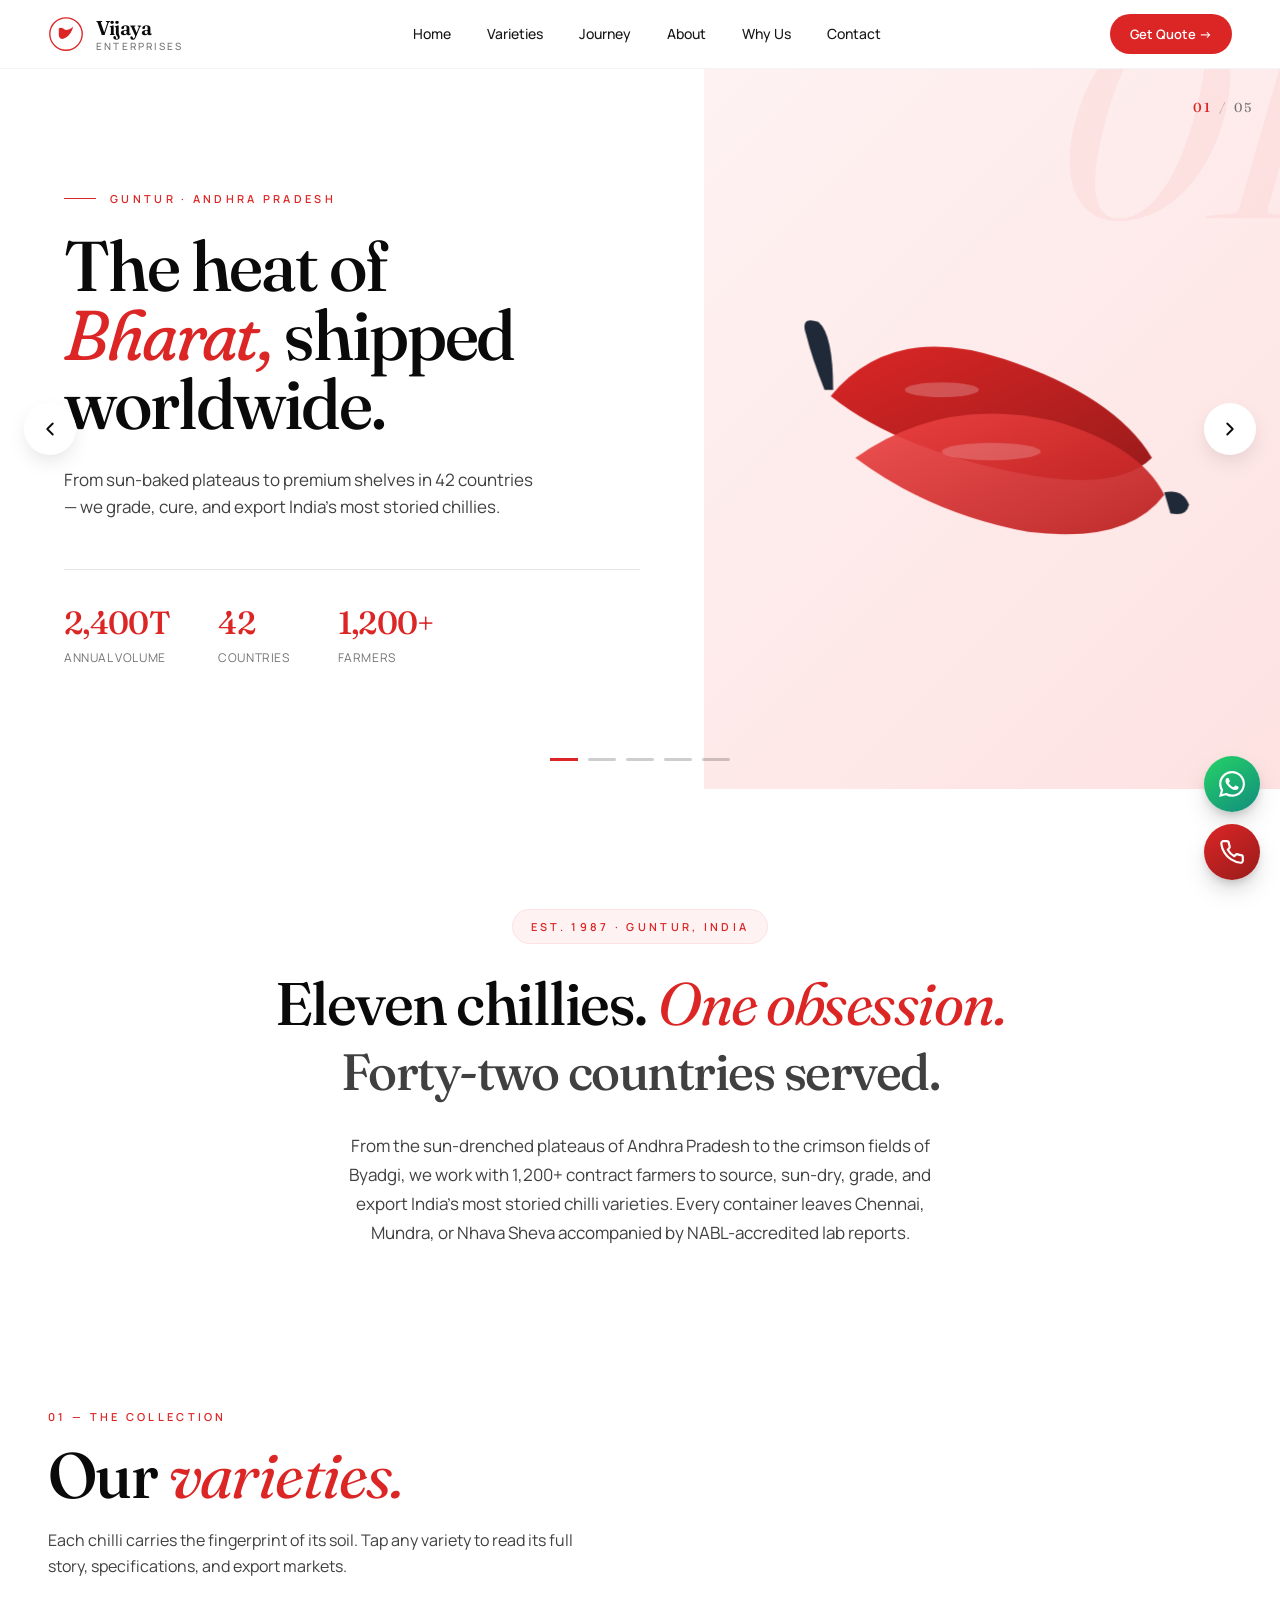
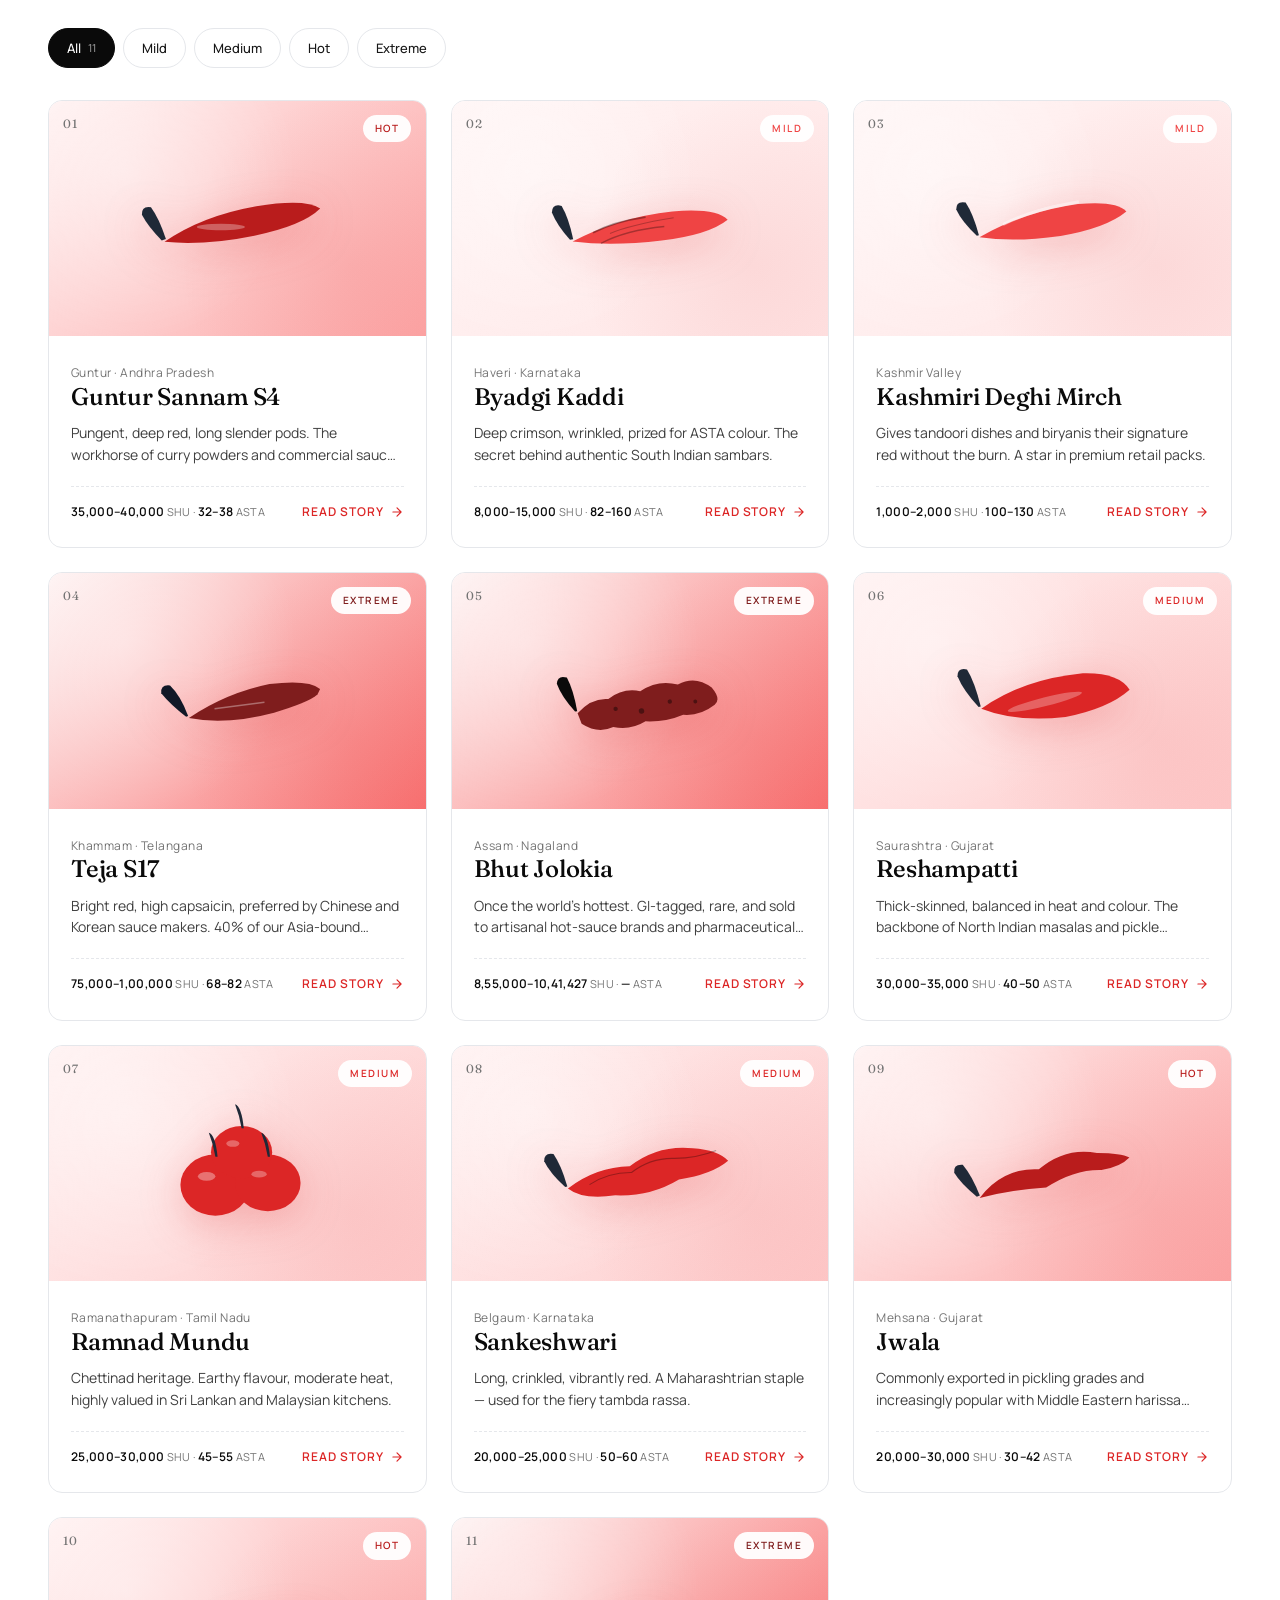
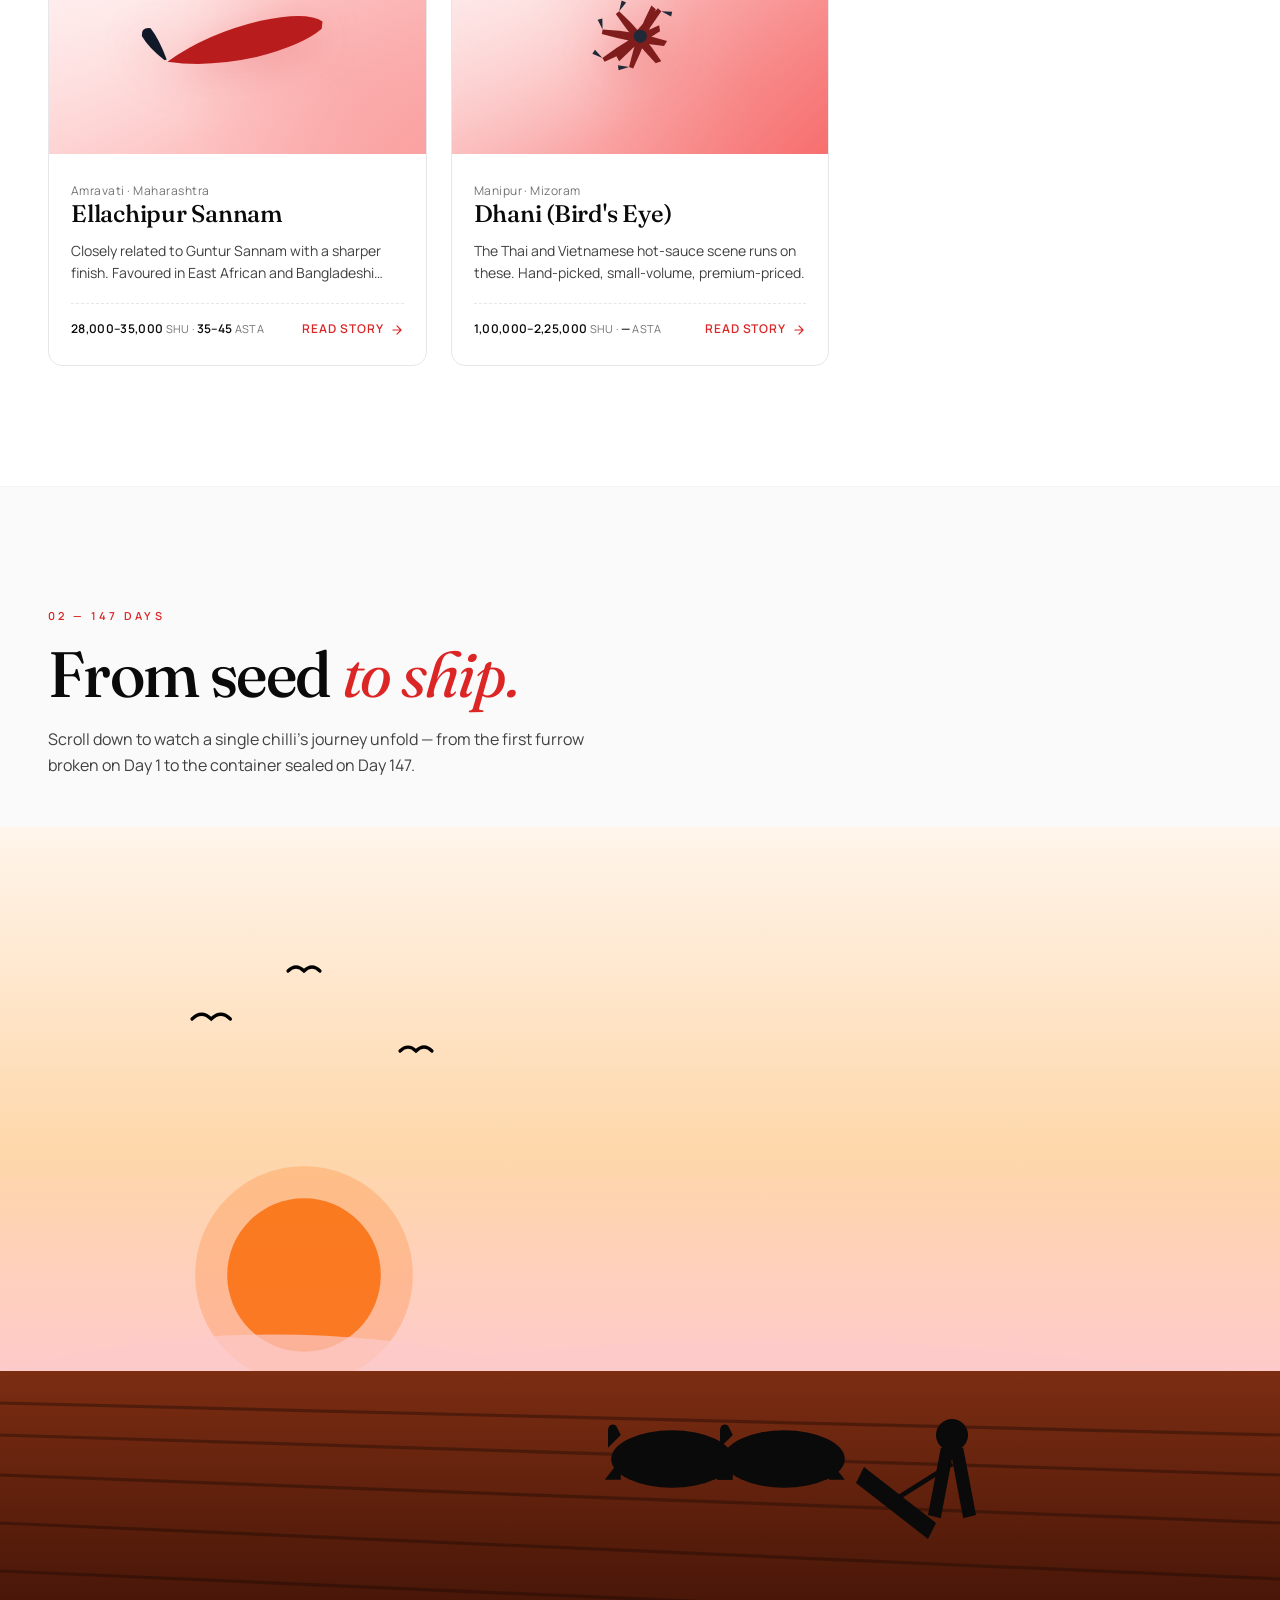
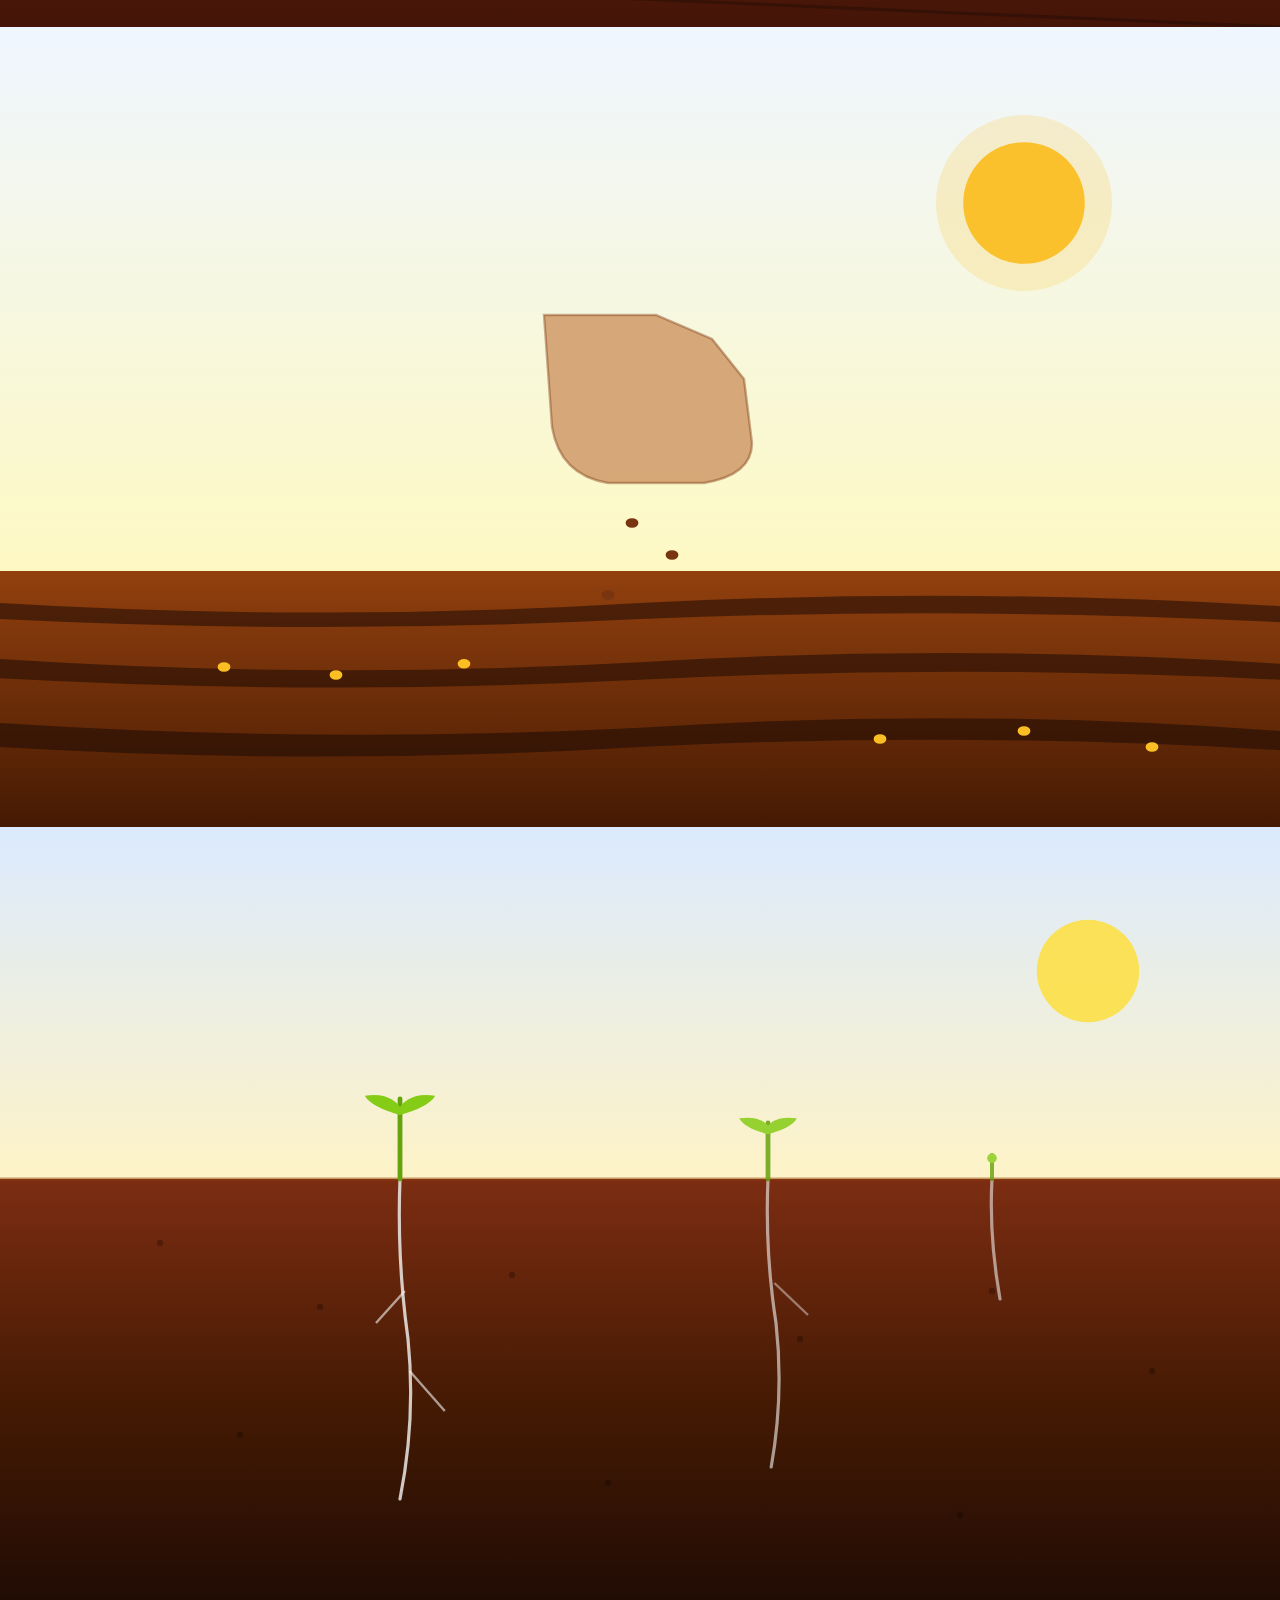
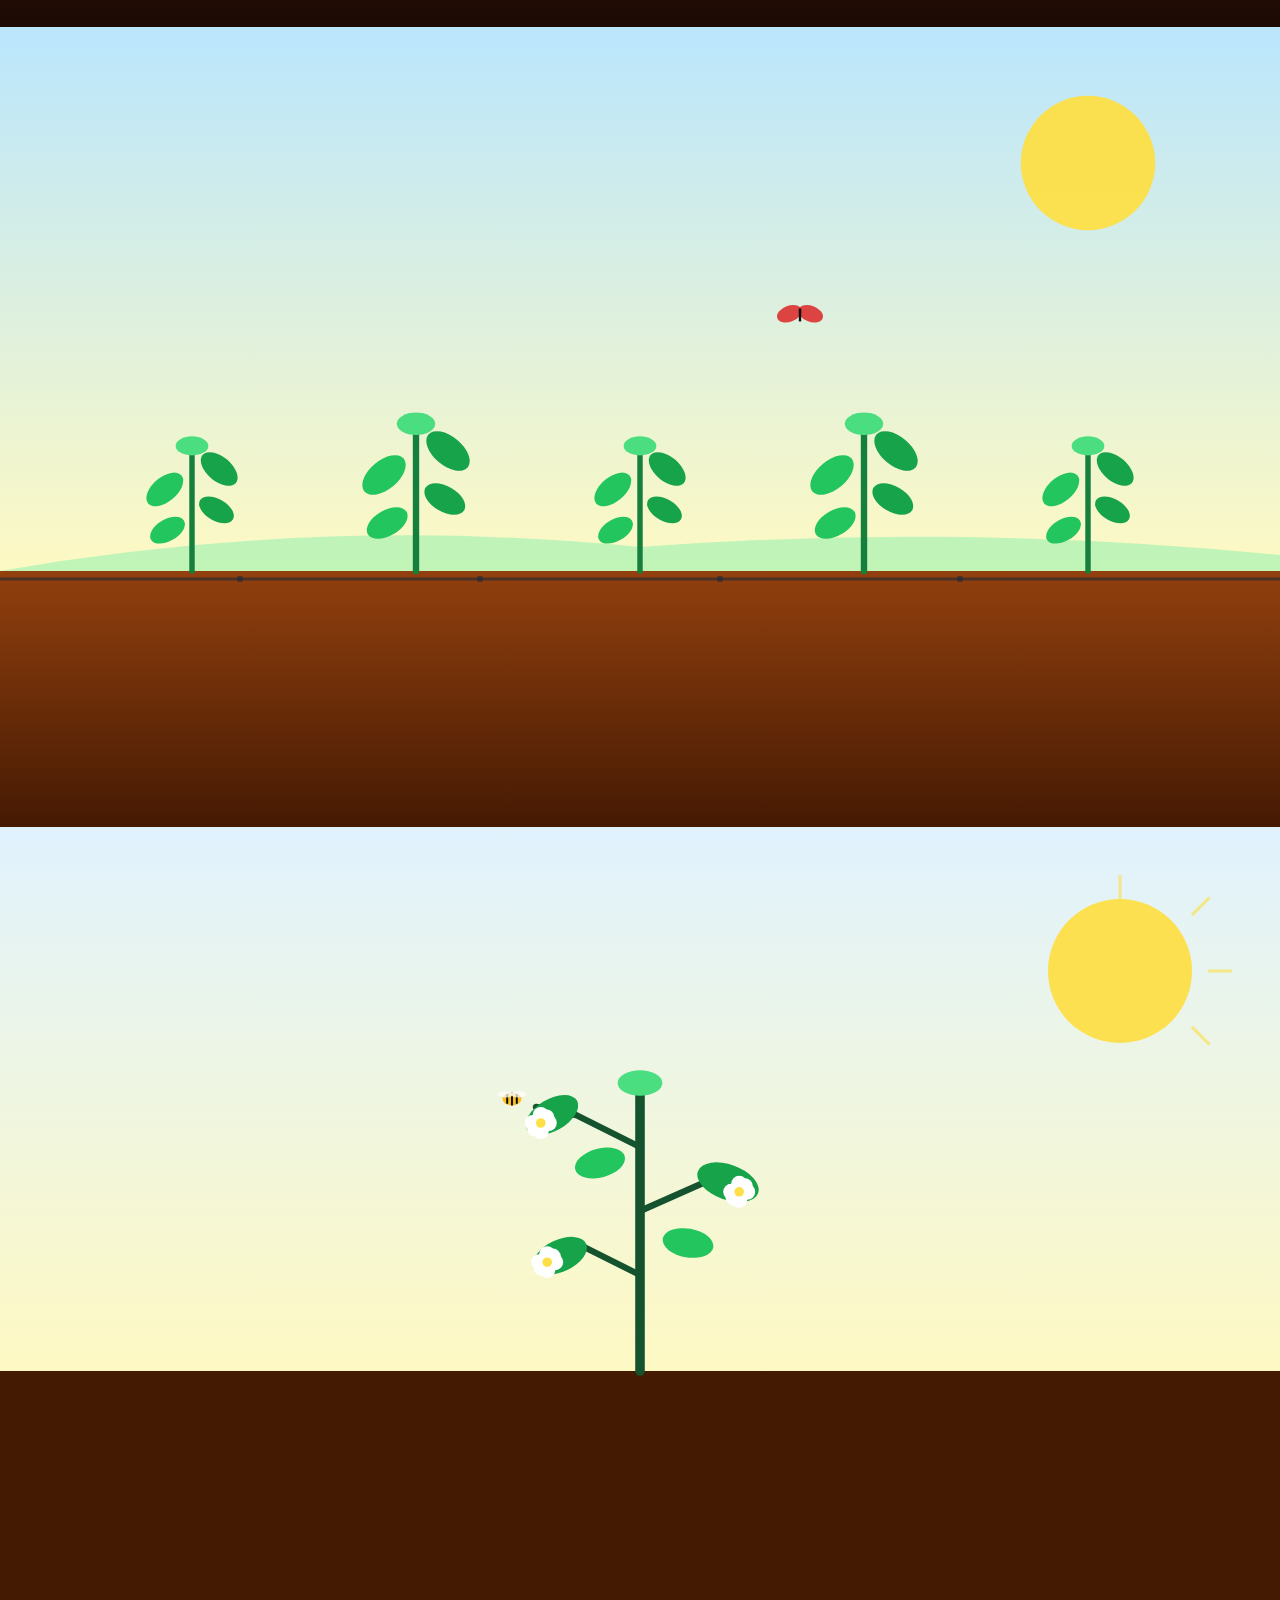
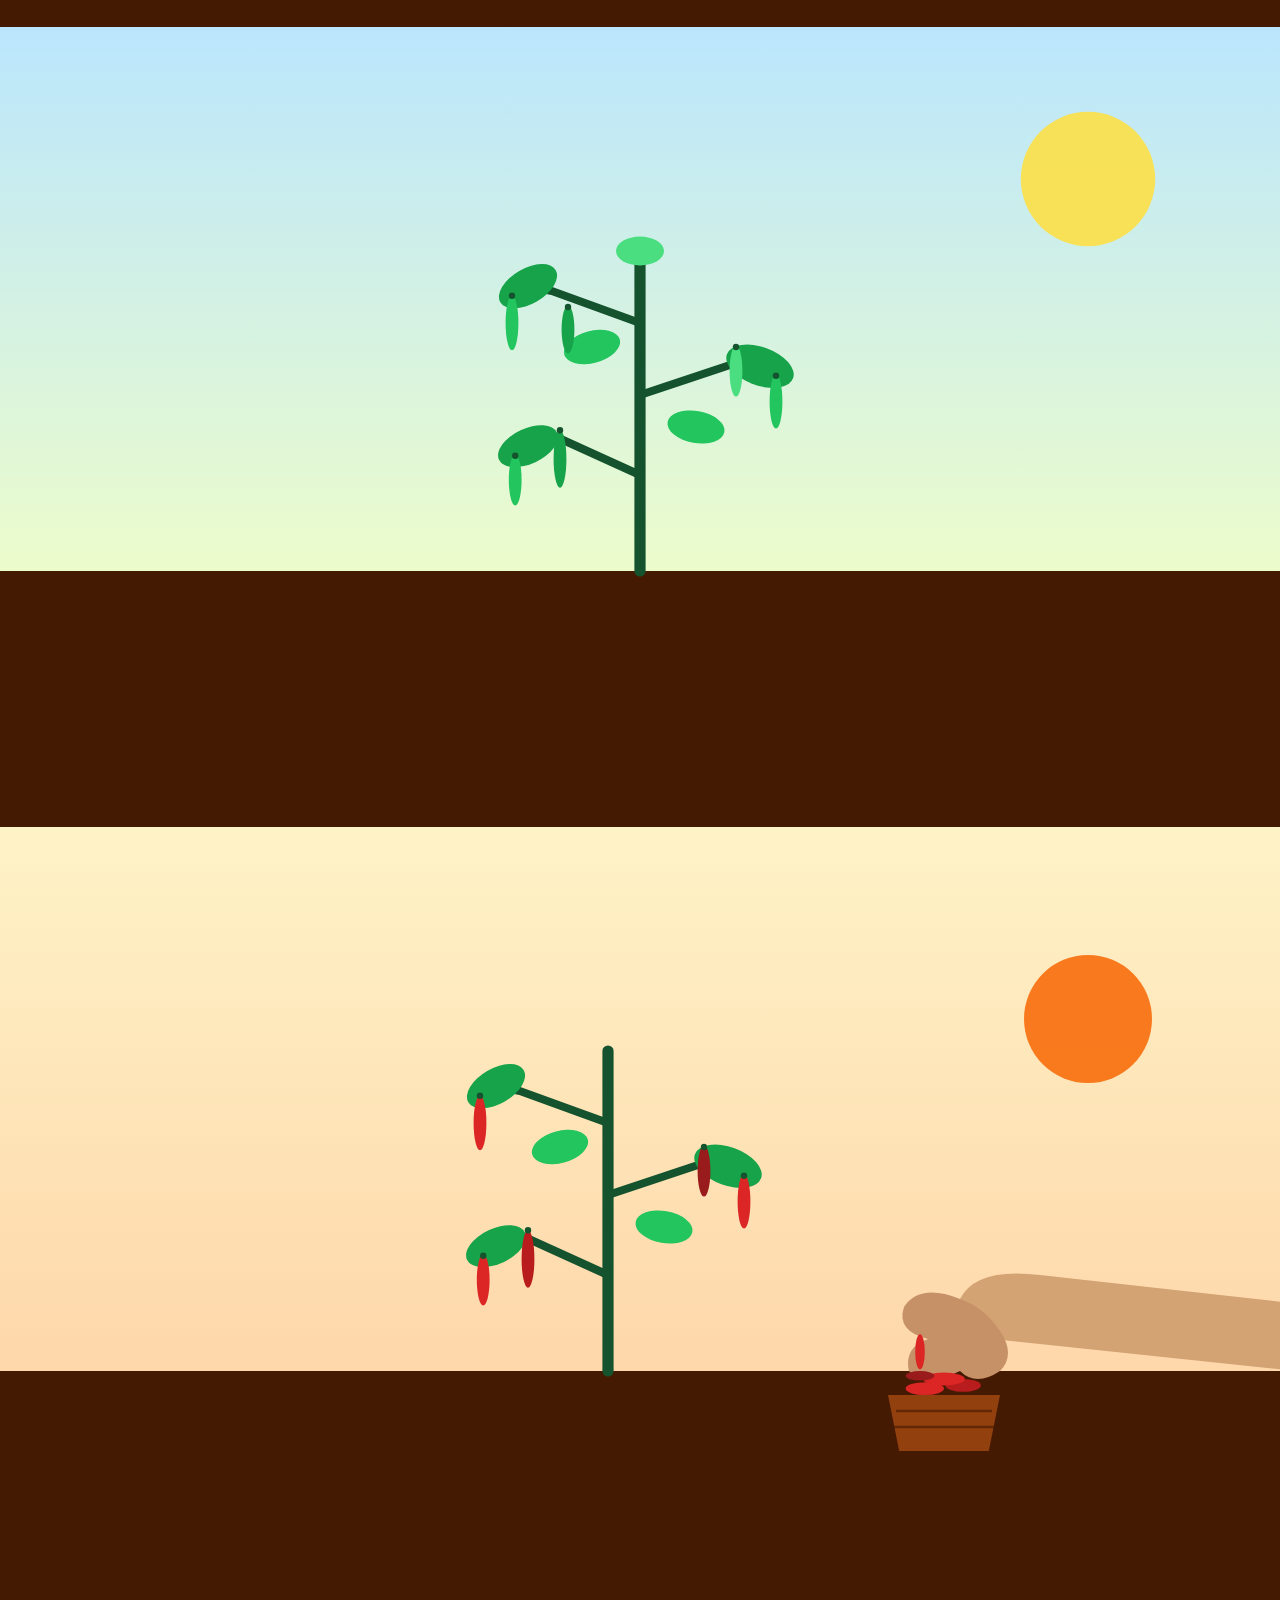
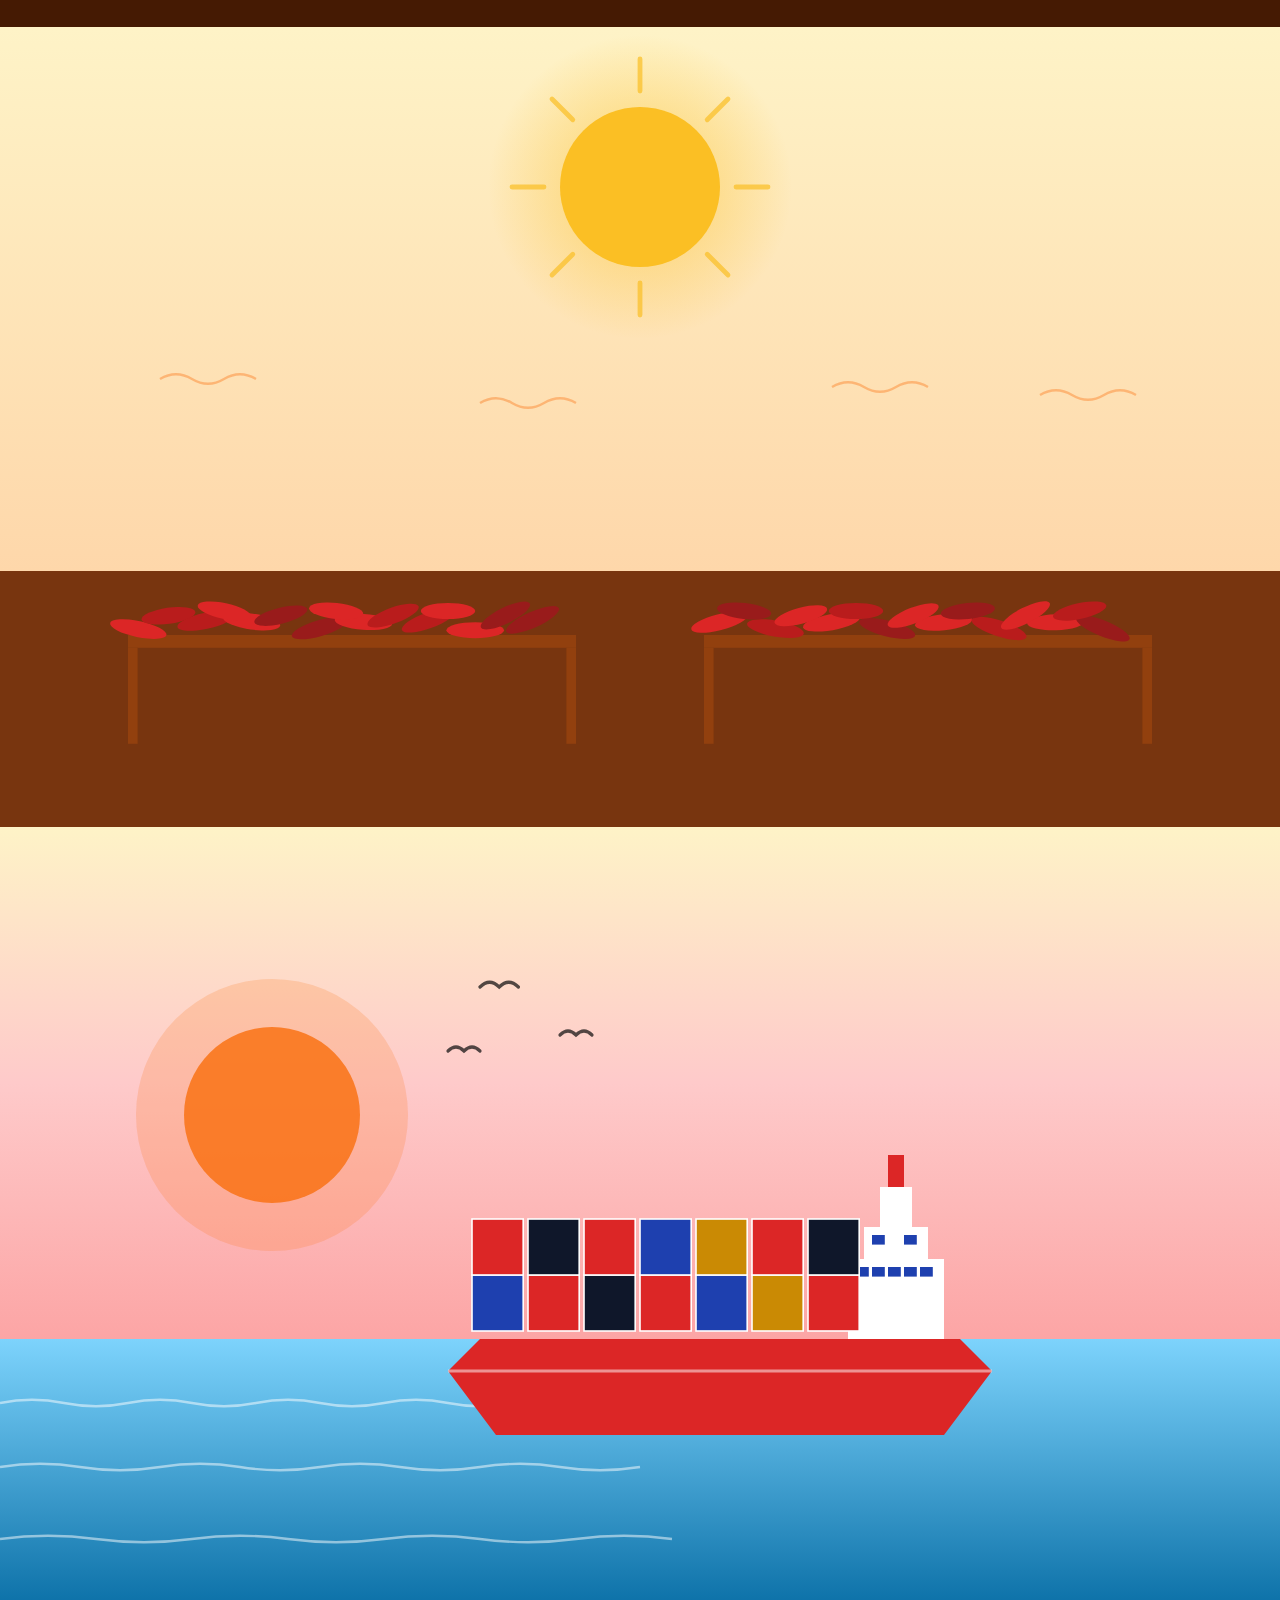
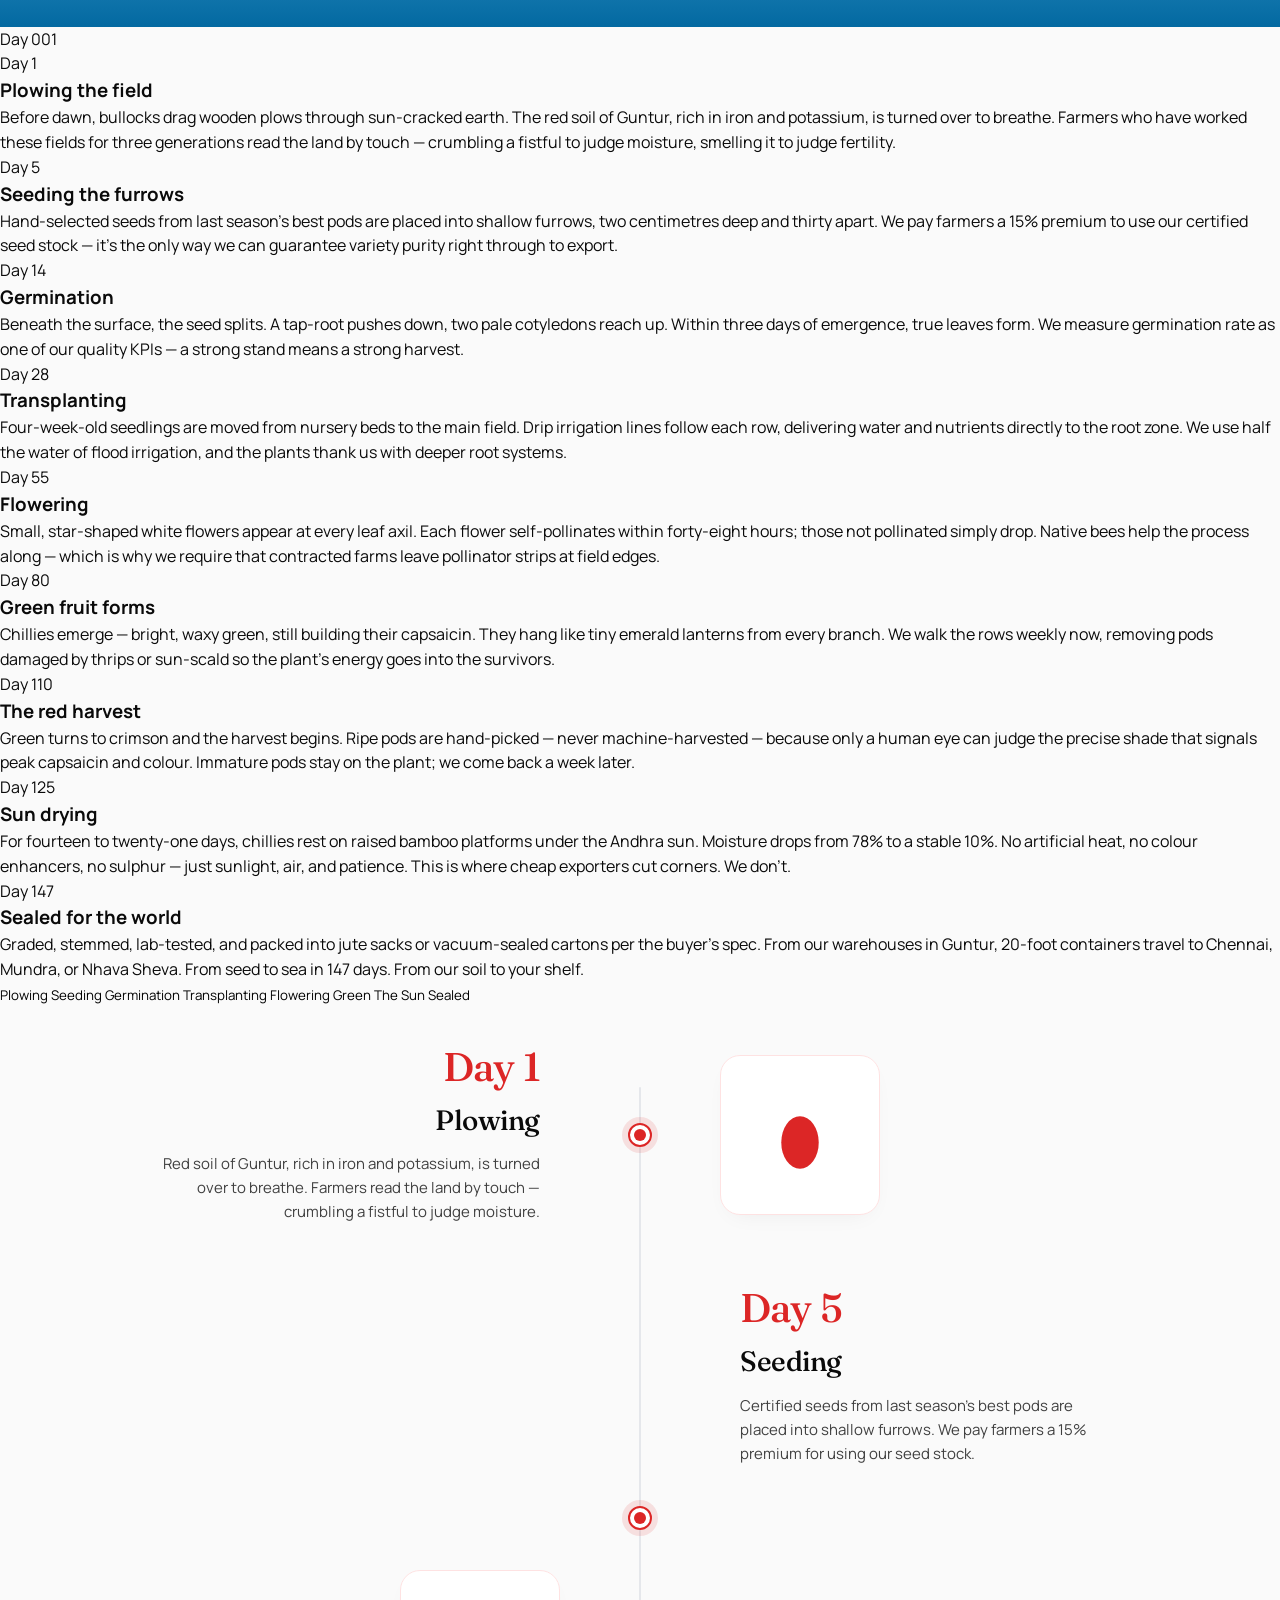
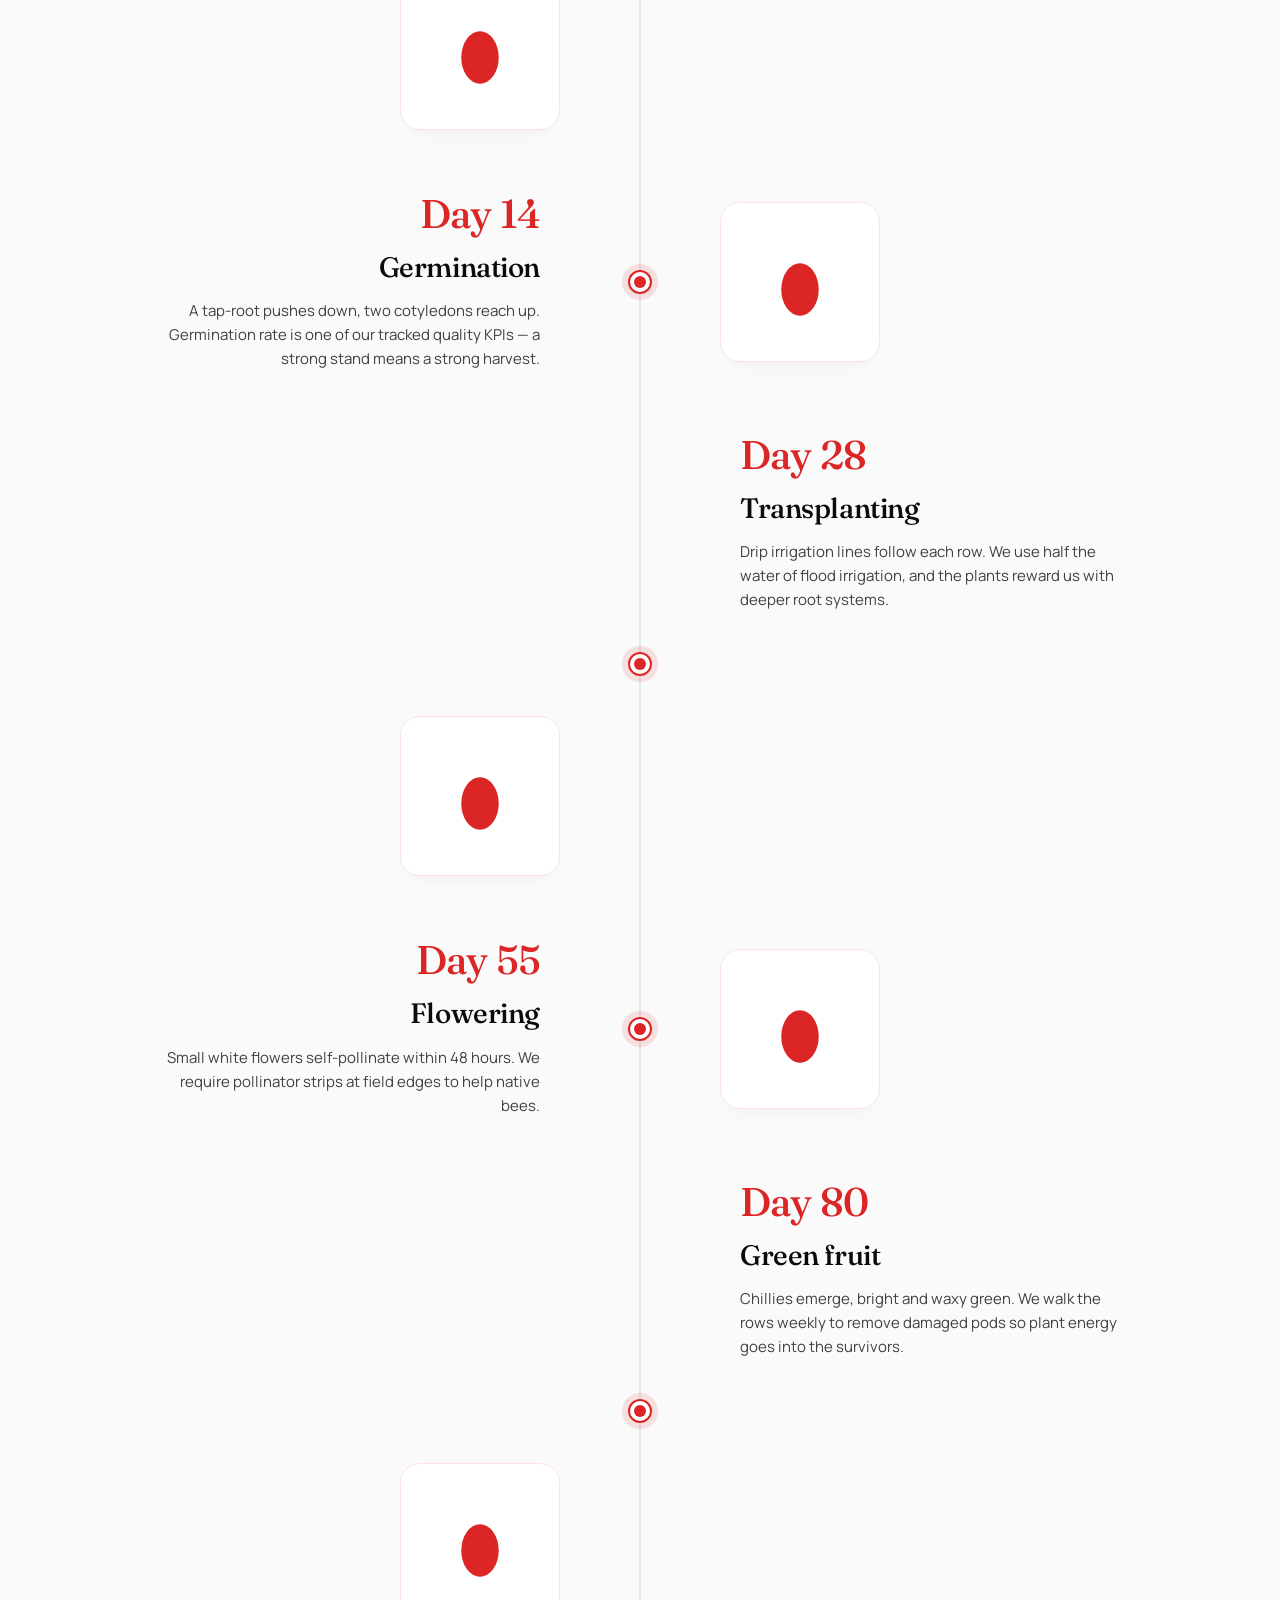
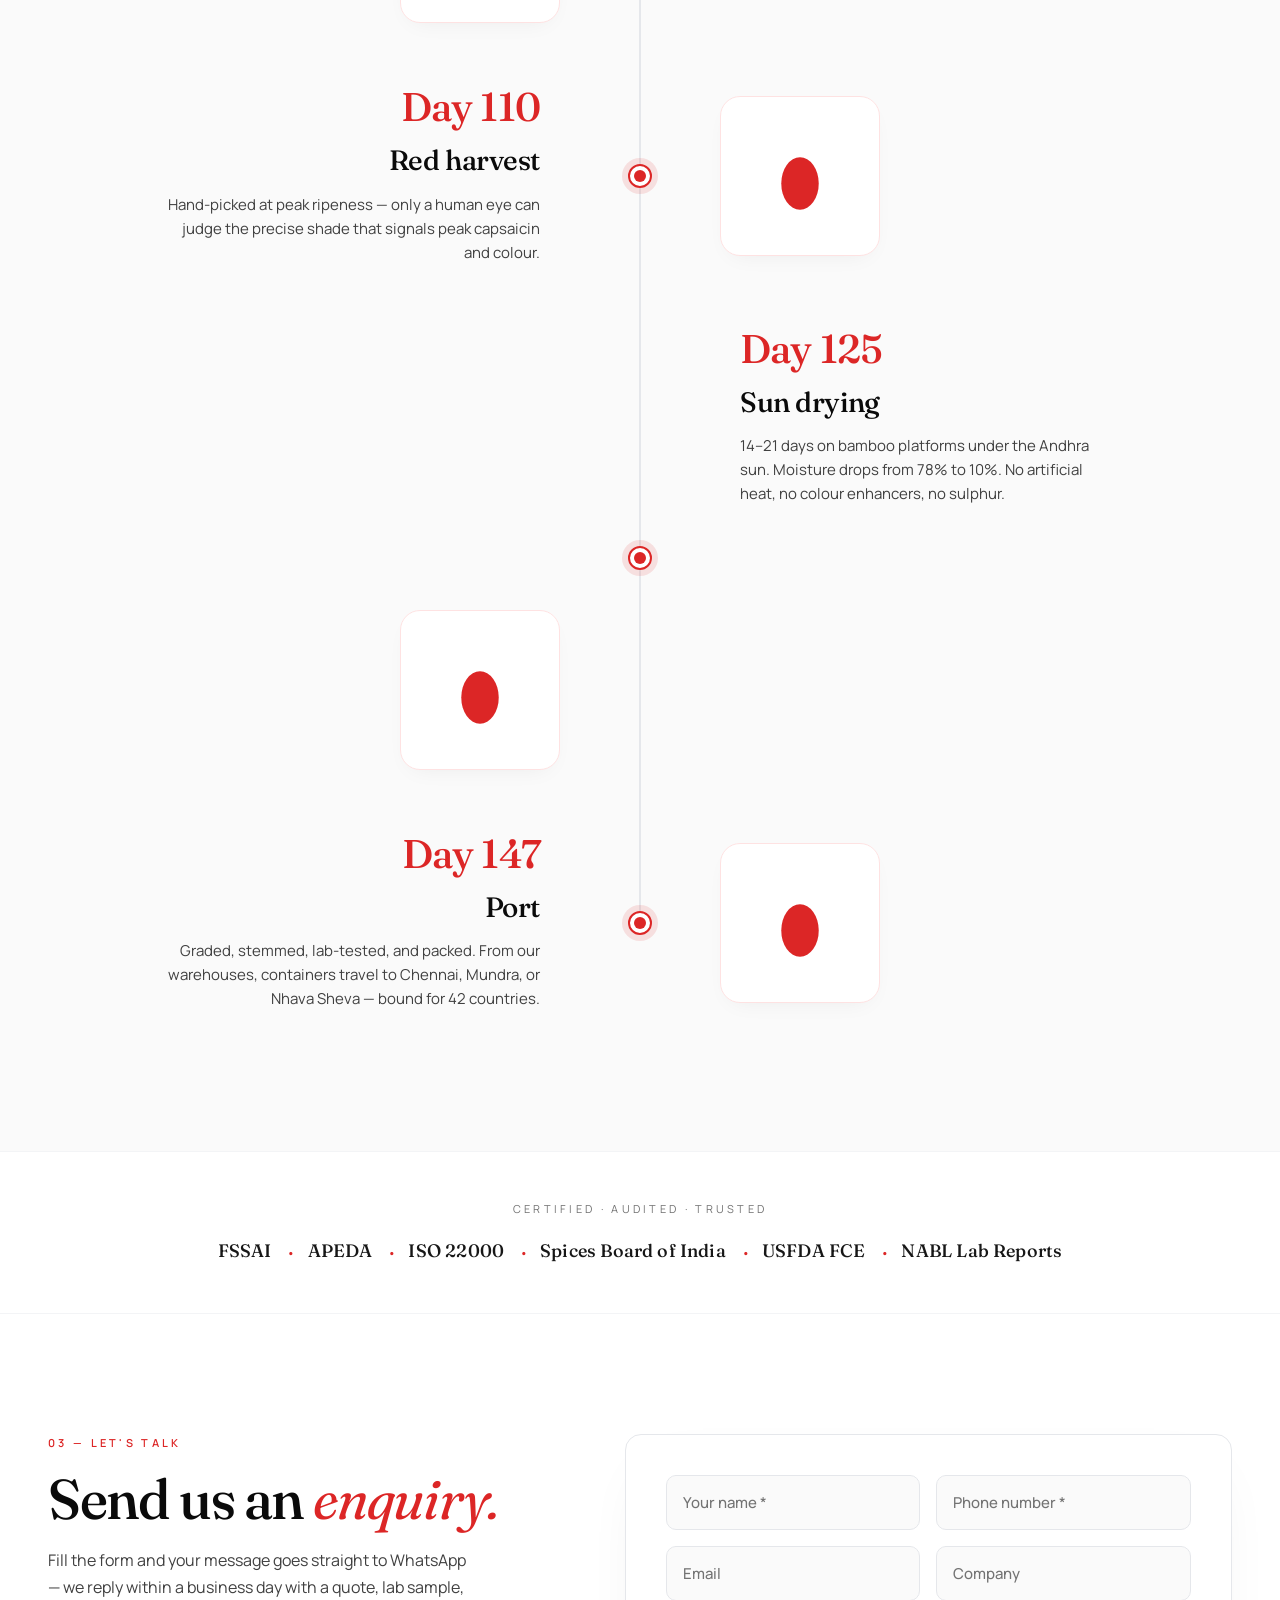
==== commit e569f1bb: "Add files via upload" ====
--- a/index.html
+++ b/index.html
@@ -90,6 +90,8 @@
     <a href="#/">Home</a>
     <a href="#varieties">Varieties</a>
     <a href="#journey">Journey</a>
+    <a href="#/about">About</a>
+    <a href="#/why-us">Why Us</a>
     <a href="#contact">Contact</a>
   </nav>
   <a href="#contact" class="nav__cta">Get Quote →</a>
@@ -147,18 +149,34 @@
     <div class="types-grid" id="typesGrid"></div>
   </section>
 
-  <!-- JOURNEY TIMELINE -->
+  <!-- JOURNEY CINEMA — scroll-driven 9-scene animation -->
   <section class="journey" id="journey" aria-labelledby="journey-title">
     <div class="section-head">
       <div class="kicker">02 — 147 Days</div>
-      <h2 id="journey-title">Soil <em>to port.</em></h2>
-      <p>From a single seed on Day 1 to sealed containers leaving Indian ports on Day 147 — here's how every chilli we ship is born, raised, and readied for the world.</p>
-    </div>
-
-    <div class="timeline" id="timeline">
-      <div class="timeline__rail">
-        <div class="timeline__progress" id="timelineProgress"></div>
-      </div>
+      <h2 id="journey-title">From seed <em>to ship.</em></h2>
+      <p>Scroll down to watch a single chilli's journey unfold — from the first furrow broken on Day 1 to the container sealed on Day 147.</p>
+    </div>
+
+    <div class="cinema" id="cinema" aria-label="Animated journey from seed to ship">
+      <div class="cinema__pin">
+        <div class="cinema__stage" id="cinemaStage" aria-hidden="true"></div>
+        <div class="cinema__narrative">
+          <div class="cinema__day" id="cinemaDay">
+            <span class="cinema__day-label">Day</span>
+            <span class="cinema__day-value" id="cinemaDayValue">001</span>
+          </div>
+          <div class="cinema__phases" id="cinemaPhases" aria-live="polite"></div>
+          <div class="cinema__progress">
+            <div class="cinema__progress-bar" id="cinemaProgressBar"></div>
+          </div>
+          <div class="cinema__chapters" id="cinemaChapters" aria-hidden="true"></div>
+        </div>
+      </div>
+    </div>
+
+    <!-- Static fallback for reduced-motion users -->
+    <div class="timeline" id="timeline" aria-hidden="true">
+      <div class="timeline__rail"><div class="timeline__progress" id="timelineProgress"></div></div>
       <div class="timeline__steps" id="timelineSteps"></div>
     </div>
   </section>
@@ -281,6 +299,8 @@
       <a href="#/">Home</a>
       <a href="#varieties">Varieties</a>
       <a href="#journey">Journey</a>
+      <a href="#/about">About us</a>
+      <a href="#/why-us">Why us</a>
       <a href="#contact">Contact</a>
     </div>
 
--- a/style.css
+++ b/style.css
@@ -1065,3 +1065,34 @@
   }
   .slider__track{transition:none}
 }
+
+/* ========================================================
+   TYPES SECTION — EMPTY STATE + ENHANCEMENTS
+   ======================================================== */
+.types-empty{
+  grid-column:1/-1;
+  text-align:center;
+  padding:64px 24px;
+  color:var(--ink-40);
+  font-size:15px;
+  background:var(--off-white);
+  border:1px dashed var(--border);
+  border-radius:14px;
+}
+.btn-link{
+  color:var(--red);font-weight:600;font-size:inherit;
+  text-decoration:underline;text-underline-offset:3px;
+  background:transparent;padding:0 2px;
+  transition:color .2s;
+}
+.btn-link:hover{color:var(--red-deep)}
+
+/* Card CTA arrow — align with the new inline SVG */
+.type-card__cta{align-items:center}
+.type-card__cta svg{
+  transition:transform .3s var(--ease);
+}
+.type-card:hover .type-card__cta svg{transform:translateX(4px)}
+
+/* When a chip filter is active, stagger card entry more visibly */
+.type-card{animation-fill-mode:both}
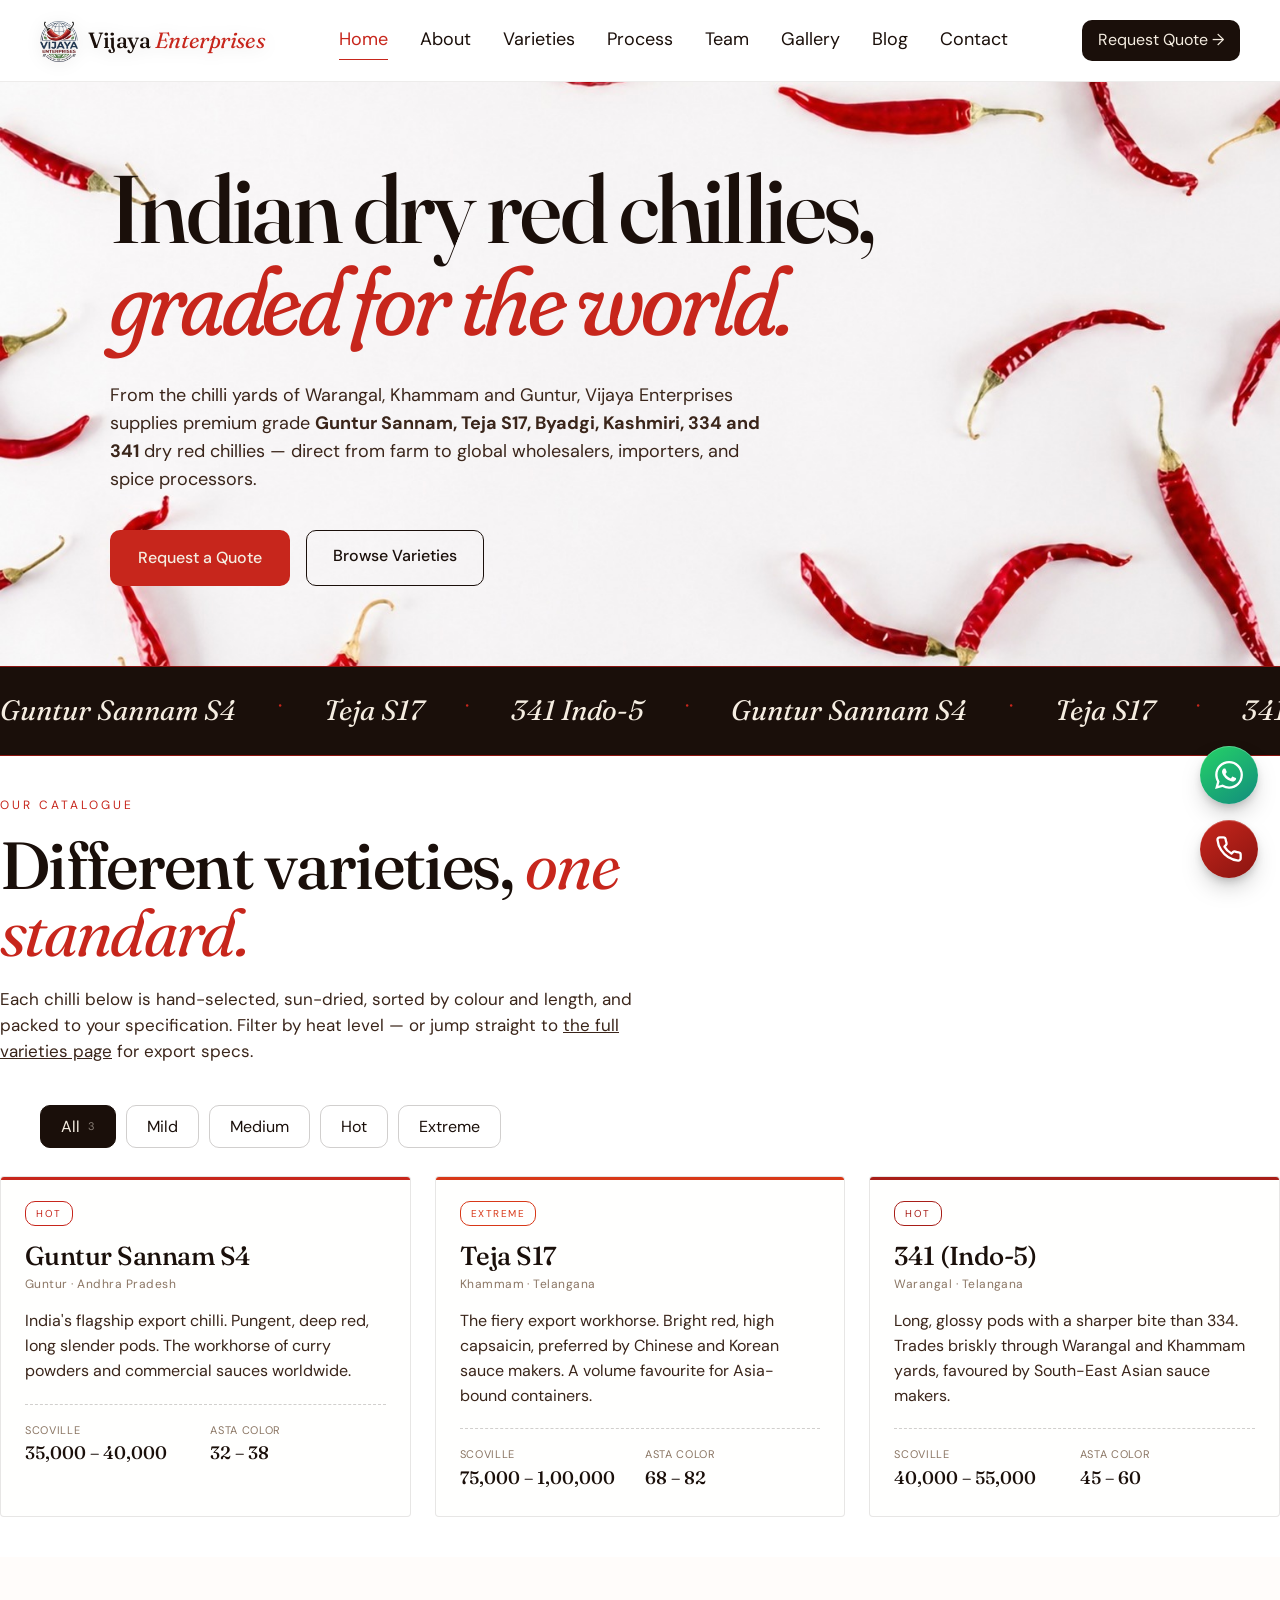
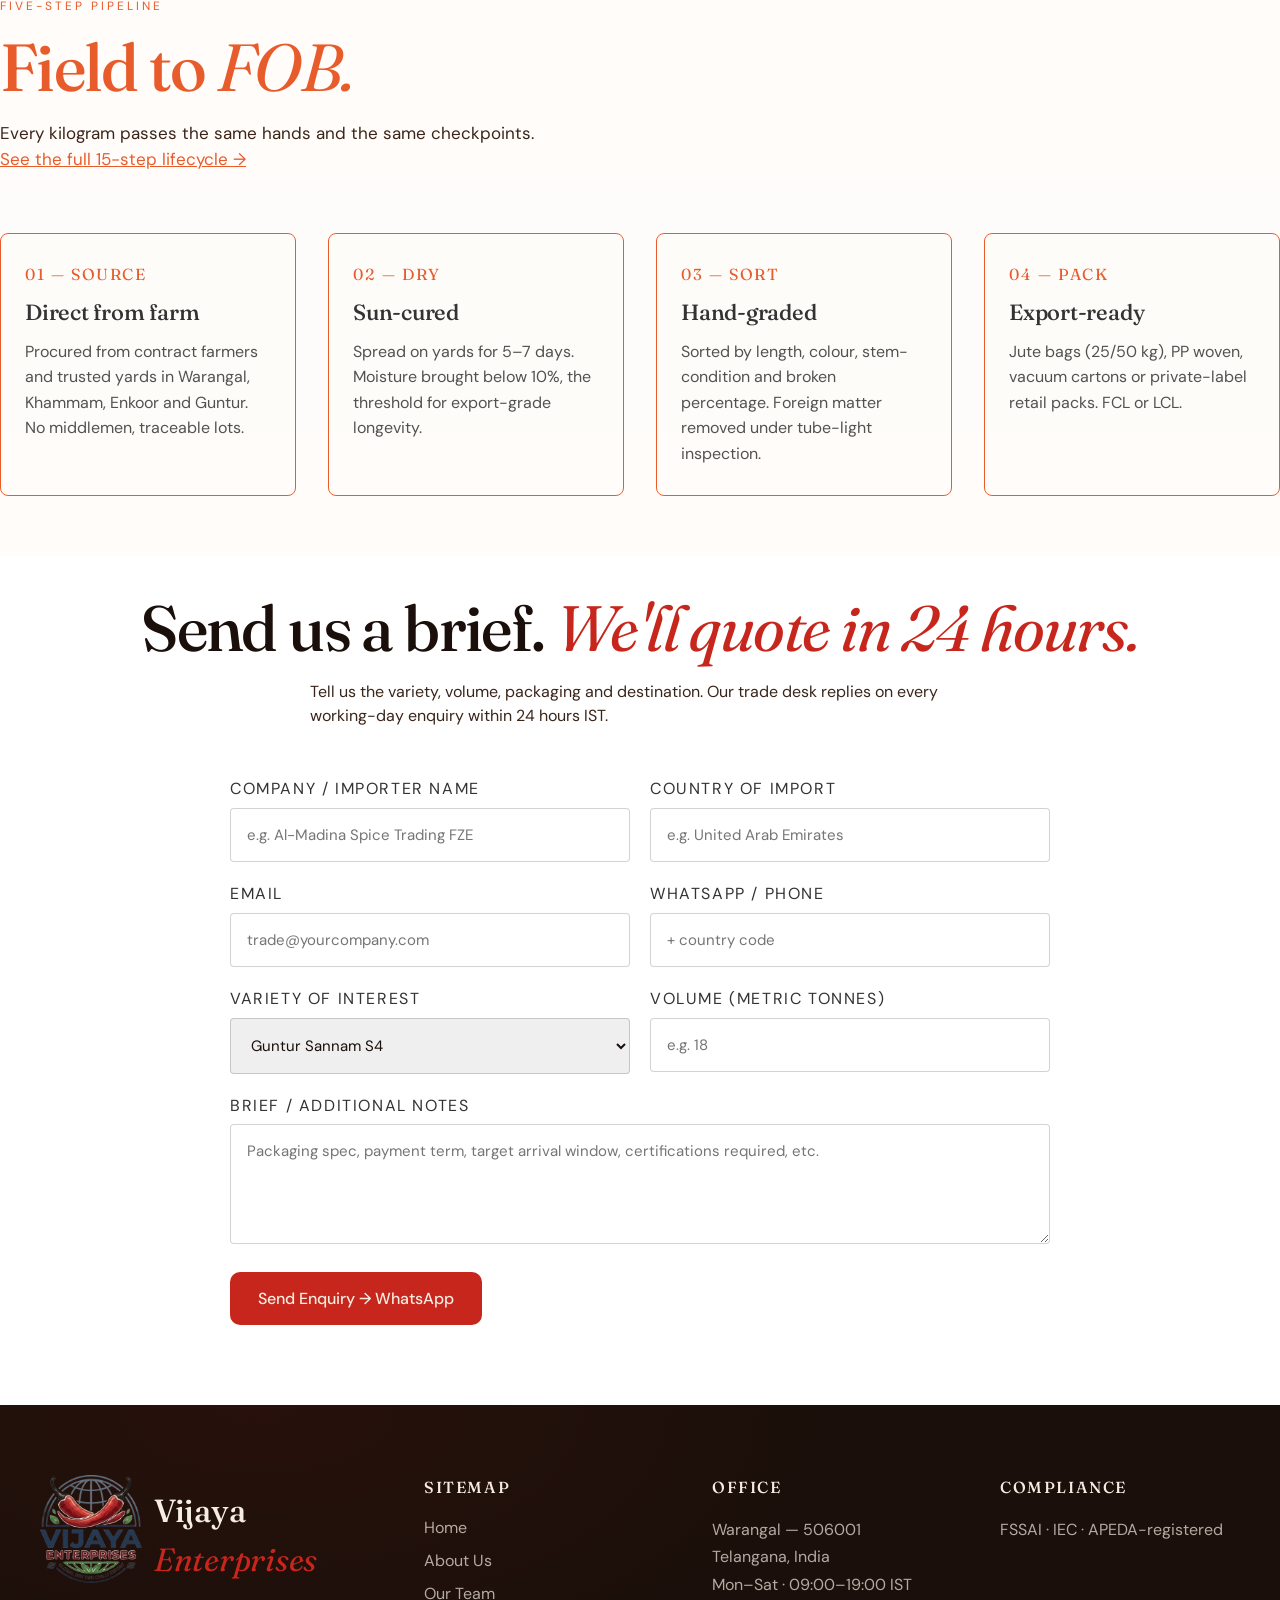
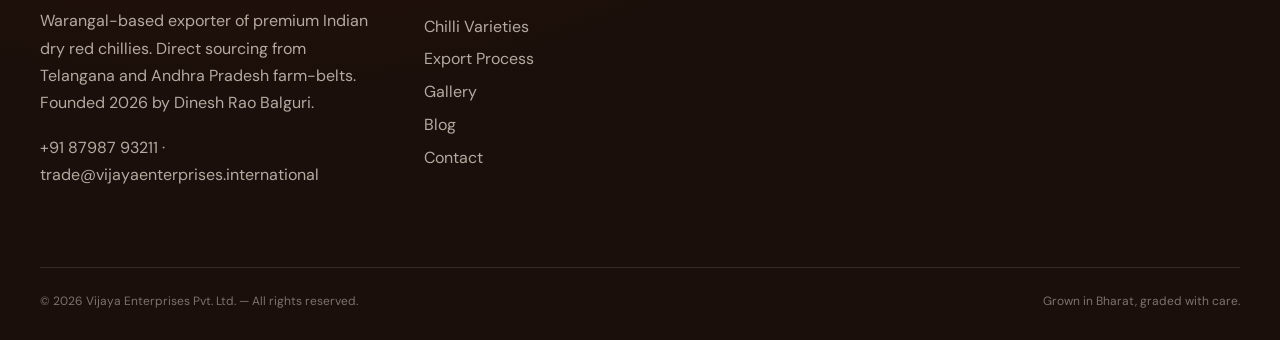
==== commit fd0772a7: "Add files via upload" ====
--- a/index.html
+++ b/index.html
@@ -1,339 +1,413 @@
 <!DOCTYPE html>
 <html lang="en">
+
 <head>
-<meta charset="UTF-8" />
-<meta name="viewport" content="width=device-width, initial-scale=1.0" />
-<meta http-equiv="X-UA-Compatible" content="IE=edge" />
-
-<title>Vijaya Enterprises | Premium Indian Dry Red Chilli Exporter — Guntur, Byadgi, Kashmiri</title>
-<meta name="description" content="Vijaya Enterprises is a Guntur-based exporter of premium Indian dry red chilli varieties — Guntur Sannam, Byadgi Kaddi, Kashmiri Deghi, Teja S17, Bhut Jolokia, and more. FSSAI, APEDA & ISO 22000 certified. Shipping to 42 countries." />
-<meta name="keywords" content="dry red chilli exporter, Indian chilli exporter, Guntur Sannam chilli, Byadgi chilli, Kashmiri Deghi mirch, Teja S17, Bhut Jolokia, wholesale chilli supplier, FSSAI APEDA certified chilli, Vijaya Enterprises, Indian spice exporter, bulk chilli supplier" />
-<meta name="author" content="Vijaya Enterprises Pvt. Ltd." />
-<meta name="robots" content="index, follow, max-image-preview:large, max-snippet:-1" />
-<meta name="geo.region" content="IN-AP" />
-<meta name="geo.placename" content="Guntur, Andhra Pradesh" />
-<meta name="geo.position" content="16.3067;80.4365" />
-<meta name="ICBM" content="16.3067, 80.4365" />
-<meta name="theme-color" content="#dc2626" />
-<meta name="color-scheme" content="light" />
-
-<link rel="canonical" href="https://vijayaenterprises.com/" />
-
-<meta property="og:type" content="website" />
-<meta property="og:site_name" content="Vijaya Enterprises" />
-<meta property="og:title" content="Vijaya Enterprises | Premium Indian Dry Red Chilli Exporter" />
-<meta property="og:description" content="Guntur-based exporter of 11 signature dry red chilli varieties. Shipping to 42 countries. FSSAI, APEDA & ISO 22000 certified." />
-<meta property="og:image" content="https://vijayaenterprises.com/logo.webp" />
-<meta property="og:image:type" content="image/webp" />
-<meta property="og:image:width" content="280" />
-<meta property="og:image:height" content="297" />
-<meta property="og:url" content="https://vijayaenterprises.com/" />
-<meta property="og:locale" content="en_IN" />
-
-<meta name="twitter:card" content="summary_large_image" />
-<meta name="twitter:title" content="Vijaya Enterprises | Premium Indian Dry Red Chilli Exporter" />
-<meta name="twitter:description" content="11 signature Indian dry red chilli varieties, shipped to 42 countries." />
-<meta name="twitter:image" content="https://vijayaenterprises.com/logo.webp" />
-
-<link rel="icon" type="image/png" href="logo.png" />
-<link rel="apple-touch-icon" href="logo.png" />
-<link rel="manifest" href="manifest.webmanifest" />
-
-<link rel="preconnect" href="https://fonts.googleapis.com">
-<link rel="preconnect" href="https://fonts.gstatic.com" crossorigin>
-<link href="https://fonts.googleapis.com/css2?family=Manrope:wght@300;400;500;600;700;800&family=Fraunces:ital,opsz,wght@0,9..144,300..900;1,9..144,400..600&display=swap" rel="stylesheet">
-
-<link rel="stylesheet" href="style.css" />
-
-<script type="application/ld+json">
+  <meta charset="UTF-8" />
+  <meta name="viewport" content="width=device-width, initial-scale=1.0" />
+  <meta http-equiv="X-UA-Compatible" content="IE=edge" />
+
+  <!-- ============ PRIMARY META ============ -->
+  <title>Vijaya Enterprises | Dry Red Chilli Exporters in India — Warangal, Telangana</title>
+  <meta name="description"
+    content="Vijaya Enterprises is a Warangal-based exporter of premium Indian dry red chillies — Guntur Sannam, Teja S17, Byadgi, Kashmiri, 334 & 341 varieties. Direct sourcing from Telangana & Andhra Pradesh. Bulk supply for global wholesalers." />
+  <meta name="keywords"
+    content="dry red chilli exporters in India, Guntur chilli exporters, Warangal chilli suppliers, Indian red chilli wholesale exporters, Teja S17 exporter, Byadgi chilli supplier, 334 chilli, 341 chilli, dry red chilli wholesale India, Telangana chilli exporter" />
+  <meta name="author" content="Vijaya Enterprises Pvt. Ltd." />
+  <meta name="robots" content="index, follow, max-image-preview:large" />
+  <meta name="geo.region" content="IN-TG" />
+  <meta name="geo.placename" content="Warangal, Telangana" />
+  <meta name="geo.position" content="17.9689;79.5941" />
+  <meta name="ICBM" content="17.9689, 79.5941" />
+  <meta name="theme-color" content="#c7261c" />
+
+  <!-- ============ CANONICAL ============ -->
+  <link rel="canonical" href="https://vijayaenterprises.international/" />
+
+  <!-- ============ OPEN GRAPH ============ -->
+  <meta property="og:type" content="website" />
+  <meta property="og:site_name" content="Vijaya Enterprises" />
+  <meta property="og:title" content="Vijaya Enterprises | Dry Red Chilli Exporters in India" />
+  <meta property="og:description"
+    content="Warangal-based exporter of premium Indian dry red chillies. Direct from Telangana & Andhra Pradesh farm-belts." />
+  <meta property="og:image" content="https://vijayaenterprises.international/images/og-cover.jpg" />
+  <meta property="og:url" content="https://vijayaenterprises.international/" />
+  <meta name="twitter:card" content="summary_large_image" />
+  <meta name="twitter:title" content="Vijaya Enterprises | Dry Red Chilli Exporters in India" />
+  <meta name="twitter:description"
+    content="Premium Indian dry red chillies — direct from Telangana & Andhra Pradesh." />
+  <meta name="twitter:image" content="https://vijayaenterprises.international/images/og-cover.jpg" />
+
+  <!-- ============ FONTS ============ -->
+  <link rel="preconnect" href="https://fonts.googleapis.com" />
+  <link rel="preconnect" href="https://fonts.gstatic.com" crossorigin />
+  <link
+    href="https://fonts.googleapis.com/css2?family=Fraunces:ital,opsz,wght,SOFT,WONK@0,9..144,400..600,0..100,0..1;1,9..144,400..600,0..100,0..1&family=DM+Sans:wght@400;500;700&display=swap"
+    rel="stylesheet" />
+
+  <link rel="icon" type="image/svg+xml" href="images/favicon.svg" />
+  <link rel="stylesheet" href="style.css" />
+
+  <!-- ============ JSON-LD: ORGANIZATION ============ -->
+  <script type="application/ld+json">
 {
-  "@context":"https://schema.org","@type":"Organization",
-  "name":"Vijaya Enterprises","legalName":"Vijaya Enterprises Pvt. Ltd.",
-  "url":"https://vijayaenterprises.com/","logo":"https://vijayaenterprises.com/logo.webp",
-  "description":"Guntur-based exporter of premium Indian dry red chilli varieties, shipping to 42 countries.",
-  "foundingDate":"1987","slogan":"Global Dry Red Chilli Export",
-  "address":{"@type":"PostalAddress","streetAddress":"Plot 14, Mirchi Yard Road","addressLocality":"Guntur","addressRegion":"Andhra Pradesh","postalCode":"522004","addressCountry":"IN"},
-  "geo":{"@type":"GeoCoordinates","latitude":16.3067,"longitude":80.4365},
-  "contactPoint":[{"@type":"ContactPoint","telephone":"+91-93923-14373","contactType":"Sales","email":"trade@vijayaenterprises.com","areaServed":"Worldwide","availableLanguage":["English","Hindi","Telugu"]}],
-  "hasCredential":["FSSAI","APEDA","ISO 22000","Spices Board of India","USFDA FCE"]
+  "@context": "https://schema.org",
+  "@type": "Organization",
+  "@id": "https://vijayaenterprises.international/#org",
+  "name": "Vijaya Enterprises Pvt. Ltd.",
+  "url": "https://vijayaenterprises.international/",
+  "logo": "https://vijayaenterprises.international/images/logo.svg",
+  "foundingDate": "2026",
+  "founder": {
+    "@type": "Person",
+    "name": "Dinesh Rao Balguri",
+    "jobTitle": "Founder & Managing Director"
+  },
+  "description": "Indian exporter of premium dry red chilli varieties including Guntur Sannam, Teja S17, Byadgi, Kashmiri, 334 and 341, sourced directly from Telangana and Andhra Pradesh farm-belts.",
+  "address": {
+    "@type": "PostalAddress",
+    "streetAddress": "Warangal",
+    "addressLocality": "Warangal",
+    "addressRegion": "Telangana",
+    "postalCode": "506001",
+    "addressCountry": "IN"
+  },
+  "contactPoint": {
+    "@type": "ContactPoint",
+    "telephone": "+91-87987-93211",
+    "contactType": "sales",
+    "availableLanguage": ["English", "Hindi", "Telugu"]
+  }
 }
 </script>
-<script type="application/ld+json">
+
+  <!-- ============ JSON-LD: LOCALBUSINESS ============ -->
+  <script type="application/ld+json">
 {
-  "@context":"https://schema.org","@type":"LocalBusiness","@id":"https://vijayaenterprises.com/#business",
-  "name":"Vijaya Enterprises","image":"https://vijayaenterprises.com/logo.webp",
-  "priceRange":"$$","telephone":"+91-93923-14373","email":"trade@vijayaenterprises.com",
-  "url":"https://vijayaenterprises.com/",
-  "address":{"@type":"PostalAddress","streetAddress":"Plot 14, Mirchi Yard Road","addressLocality":"Guntur","addressRegion":"Andhra Pradesh","postalCode":"522004","addressCountry":"IN"},
-  "geo":{"@type":"GeoCoordinates","latitude":16.3067,"longitude":80.4365},
-  "openingHoursSpecification":[{"@type":"OpeningHoursSpecification","dayOfWeek":["Monday","Tuesday","Wednesday","Thursday","Friday","Saturday"],"opens":"09:00","closes":"19:00"}]
+  "@context": "https://schema.org",
+  "@type": "LocalBusiness",
+  "@id": "https://vijayaenterprises.international/#business",
+  "name": "Vijaya Enterprises Pvt. Ltd.",
+  "image": "https://vijayaenterprises.international/images/og-cover.jpg",
+  "telephone": "+91-87987-93211",
+  "email": "trade@vijayaenterprises.international",
+  "priceRange": "$$",
+  "address": {
+    "@type": "PostalAddress",
+    "streetAddress": "Warangal",
+    "addressLocality": "Warangal",
+    "addressRegion": "Telangana",
+    "postalCode": "506001",
+    "addressCountry": "IN"
+  },
+  "geo": {
+    "@type": "GeoCoordinates",
+    "latitude": 17.9689,
+    "longitude": 79.5941
+  },
+  "openingHoursSpecification": [{
+    "@type": "OpeningHoursSpecification",
+    "dayOfWeek": ["Monday","Tuesday","Wednesday","Thursday","Friday","Saturday"],
+    "opens": "09:00",
+    "closes": "19:00"
+  }]
 }
 </script>
 </head>
+
 <body>
 
-<a href="#main" class="skip-link">Skip to main content</a>
-
-<!-- NAV -->
-<header class="nav" role="banner">
-  <a href="#/" class="nav__logo" aria-label="Vijaya Enterprises home">
-    <svg class="nav__mark" viewBox="0 0 40 40" aria-hidden="true">
-      <circle cx="20" cy="20" r="18" fill="none" stroke="currentColor" stroke-width="1.5"/>
-      <path d="M12 14 Q14 12 17 14 Q20 18 28 12 Q26 20 20 24 Q14 28 12 22 Z" fill="currentColor"/>
-    </svg>
-    <span class="nav__wordmark">
-      <strong>Vijaya</strong>
-      <em>Enterprises</em>
-    </span>
-  </a>
-  <nav class="nav__links" aria-label="Primary">
-    <a href="#/">Home</a>
-    <a href="#varieties">Varieties</a>
-    <a href="#journey">Journey</a>
-    <a href="#/about">About</a>
-    <a href="#/why-us">Why Us</a>
-    <a href="#contact">Contact</a>
-  </nav>
-  <a href="#contact" class="nav__cta">Get Quote →</a>
-  <button class="nav__burger" aria-label="Open menu" aria-expanded="false">
-    <span></span><span></span><span></span>
-  </button>
-</header>
-
-<main id="main">
-
-<!-- HOME VIEW -->
-<div id="home-view" class="view view--active">
-
-  <!-- IMAGE SLIDER -->
-  <section class="slider" id="slider" aria-roledescription="carousel" aria-label="Vijaya Enterprises featured stories">
-    <div class="slider__track" id="sliderTrack"></div>
-    <button class="slider__nav slider__nav--prev" id="sliderPrev" aria-label="Previous slide">
-      <svg viewBox="0 0 24 24" fill="none" stroke="currentColor" stroke-width="2" stroke-linecap="round" stroke-linejoin="round"><path d="M15 18l-6-6 6-6"/></svg>
-    </button>
-    <button class="slider__nav slider__nav--next" id="sliderNext" aria-label="Next slide">
-      <svg viewBox="0 0 24 24" fill="none" stroke="currentColor" stroke-width="2" stroke-linecap="round" stroke-linejoin="round"><path d="M9 18l6-6-6-6"/></svg>
-    </button>
-    <div class="slider__dots" id="sliderDots" role="tablist" aria-label="Select slide"></div>
-    <div class="slider__counter"><span id="sliderCur">01</span><span class="sep">/</span><span id="sliderTotal">05</span></div>
-  </section>
-
-  <!-- INTRO -->
-  <section class="intro">
-    <div class="intro__tag">Est. 1987 · Guntur, India</div>
-    <h2 class="intro__title">
-      Eleven chillies. <em>One obsession.</em><br>
-      <span>Forty-two countries served.</span>
-    </h2>
-    <p class="intro__body">
-      From the sun-drenched plateaus of Andhra Pradesh to the crimson fields of Byadgi, we work with 1,200+ contract farmers to source, sun-dry, grade, and export India's most storied chilli varieties. Every container leaves Chennai, Mundra, or Nhava Sheva accompanied by NABL-accredited lab reports.
+  <a class="skip-link" href="#main">Skip to content</a>
+  <div class="grain" aria-hidden="true"></div>
+
+  <!-- ============ HEADER / NAV ============ -->
+  <header class="nav" role="banner">
+    <a href="index.html" class="nav__logo" aria-label="Vijaya Enterprises — Home">
+      <span class="nav__logo-mark" aria-hidden="true">
+        <img src="images/logo.webp" alt="Vijaya Enterprises Logo">
+      </span>
+      <span>Vijaya <em>Enterprises</em></span>
+    </a>
+    <button class="nav__toggle" aria-label="Open menu" aria-expanded="false"
+      aria-controls="primary-nav"><span></span></button>
+    <nav class="nav__links" role="navigation" aria-label="Primary" id="primary-nav">
+      <a href="index.html" aria-current="page">Home</a>
+      <a href="about.html">About</a>
+      <a href="varieties.html">Varieties</a>
+      <a href="process.html">Process</a>
+      <a href="team.html">Team</a>
+      <a href="gallery.html">Gallery</a>
+      <a href="blog.html">Blog</a>
+      <a href="contact.html">Contact</a>
+    </nav>
+    <a href="contact.html" class="nav__cta">Request Quote →</a>
+  </header>
+
+  <main id="main">
+
+    <!-- ============ HERO ============ -->
+    <section class="hero" aria-labelledby="hero-title">
+      <!-- <span class="hero__tag"><span class="icon"><img src="images/location_icon.svg" alt=""></span> Warangal · Telangana · India · Est. 2026</span> -->
+      <h1 id="hero-title" class="hero__title">
+        Indian dry red chillies, <em class="hero__underline">graded for the world.</em>
+      </h1>
+      <p class="hero__lede">
+        From the chilli yards of Warangal, Khammam and Guntur, Vijaya Enterprises supplies premium grade
+        <strong>Guntur Sannam, Teja S17, Byadgi, Kashmiri, 334 and 341</strong> dry red chillies — direct
+        from farm to global wholesalers, importers, and spice processors.
+      </p>
+      <div class="hero__cta-row">
+        <a href="contact.html" class="btn-primary">Request a Quote</a>
+        <a href="varieties.html" class="btn-secondary">Browse Varieties</a>
+      </div>
+      <!-- <div class="hero__stats" role="list">
+    <div role="listitem"><strong>11+</strong><span>Premium varieties</span></div>
+    <div role="listitem"><strong>2nd-Gen</strong><span>Family expertise</span></div>
+    <div role="listitem"><strong>FCL & LCL</strong><span>20ft, 40ft, mixed</span></div>
+    <div role="listitem"><strong>24 hrs</strong><span>Quote turnaround</span></div>
+  </div>
+  <span class="hero__scroll" aria-hidden="true">Scroll ↓</span> -->
+    </section>
+
+    <!-- ============ MARQUEE ============ -->
+    <div class="marquee" aria-hidden="true">
+      <div class="marquee__track">
+        <span>Guntur Sannam S4</span><span>·</span>
+        <span>Teja S17</span><span>·</span>
+        <span>341 Indo-5</span><span>·</span>
+        <span>Guntur Sannam S4</span><span>·</span>
+        <span>Teja S17</span><span>·</span>
+        <span>341 Indo-5</span><span>·</span>
+        <span>Guntur Sannam S4</span><span>·</span>
+        <span>Teja S17</span><span>·</span>
+        <span>341 Indo-5</span><span>·</span>
+        <!-- 
+    <span>Byadgi Kaddi</span><span>·</span>
+    <span>Kashmiri Deghi</span><span>·</span>
+    <span>334 Wonder Hot</span><span>·</span>
+    <span>Reshampatti</span><span>·</span>
+    <span>Bhut Jolokia</span><span>·</span>
+    <span>Sankeshwari</span><span>·</span>
+    
+    <span>Guntur Sannam S4</span><span>·</span>
+    <span>Teja S17</span><span>·</span>
+    <span>Byadgi Kaddi</span><span>·</span>
+    <span>Kashmiri Deghi</span><span>·</span>
+    <span>334 Wonder Hot</span><span>·</span>
+    <span>341 Indo-5</span><span>·</span>
+    <span>Reshampatti</span><span>·</span>
+    <span>Bhut Jolokia</span><span>·</span>
+    <span>Sankeshwari</span><span>·</span>
+    -->
+      </div>
+    </div>
+
+    <!-- ============ TRUST STRIP ============ -->
+    <!-- <section class="trust" aria-label="Why buyers choose us">
+  <div class="trust__item">
+    <h4>Farm-belt sourcing</h4>
+    <p>Warangal · Khammam · Guntur · Enkoor mandis</p>
+  </div>
+  <div class="trust__item">
+    <h4>Multiple grades</h4>
+    <p>Stem · Stemless · Whole · Crushed · Powder</p>
+  </div>
+  <div class="trust__item">
+    <h4>Documentation ready</h4>
+    <p>Phytosanitary · COO · Fumigation · Lab COA</p>
+  </div>
+  <div class="trust__item">
+    <h4>Port flexibility</h4>
+    <p>Krishnapatnam · Chennai · Nhava Sheva</p>
+  </div>
+</section> -->
+
+    <!-- ============ FEATURED VARIETIES ============ -->
+    <header class="section-head">
+      <div class="kicker">Our Catalogue</div>
+      <h2>Different varieties, <em>one standard.</em></h2>
+      <p>
+        Each chilli below is hand-selected, sun-dried, sorted by colour and length, and packed to your
+        specification. Filter by heat level — or jump straight to <a href="varieties.html">the full varieties page</a>
+        for export specs.
+      </p>
+    </header>
+    <!-- -->
+    <div class="filters" id="filters" role="tablist" aria-label="Filter by heat level">
+      <button class="chip chip--active" data-filter="all" role="tab" aria-selected="true">All <small>11</small></button>
+      <button class="chip" data-filter="mild" role="tab" aria-selected="false">Mild</button>
+      <button class="chip" data-filter="medium" role="tab" aria-selected="false">Medium</button>
+      <button class="chip" data-filter="hot" role="tab" aria-selected="false">Hot</button>
+      <button class="chip" data-filter="extreme" role="tab" aria-selected="false">Extreme</button>
+    </div>
+    <div class="grid" id="grid" role="region" aria-label="Chilli varieties"></div>
+
+    <!-- ============ PROCESS PREVIEW ============ -->
+    <section class="process" id="process" aria-labelledby="process-title">
+      <header class="section-head">
+        <div class="kicker">Five-step Pipeline</div>
+        <h2 id="process-title">Field to <em>FOB.</em></h2>
+        <p>Every kilogram passes the same hands and the same checkpoints.
+          <br> <a href="process.html" style="color:var(--ember)">See the full 15-step lifecycle →</a>
+        </p>
+      </header>
+      <ol class="timeline">
+        <li>
+          <div class="timeline__num">01 — SOURCE</div>
+          <h3>Direct from farm</h3>
+          <p>Procured from contract farmers and trusted yards in Warangal, Khammam, Enkoor and Guntur. No middlemen,
+            traceable lots.</p>
+        </li>
+        <li>
+          <div class="timeline__num">02 — DRY</div>
+          <h3>Sun-cured</h3>
+          <p>Spread on yards for 5–7 days. Moisture brought below 10%, the threshold for export-grade longevity.</p>
+        </li>
+        <li>
+          <div class="timeline__num">03 — SORT</div>
+          <h3>Hand-graded</h3>
+          <p>Sorted by length, colour, stem-condition and broken percentage. Foreign matter removed under tube-light
+            inspection.</p>
+        </li>
+        <li>
+          <div class="timeline__num">04 — PACK</div>
+          <h3>Export-ready</h3>
+          <p>Jute bags (25/50 kg), PP woven, vacuum cartons or private-label retail packs. FCL or LCL.</p>
+        </li>
+      </ol>
+    </section>
+
+    <!-- ============ EXPORTS / TARGETS ============ -->
+    <!-- <section class="exports" id="exports" aria-labelledby="exports-title">
+  <div class="exports__left">
+    <div class="kicker">Markets We Serve</div>
+    <h2 id="exports-title">Built for <em>international</em> buyers.</h2>
+    <p>
+      Our trade desk handles enquiries from importers, food processors, oleoresin manufacturers, and
+      retail packers. Whether you need a 20ft trial container or recurring 40ft volumes, we quote in
+      USD on FOB or CIF terms with payment via TT, LC at sight, or DA.
     </p>
-  </section>
-
-  <!-- VARIETIES -->
-  <section class="varieties" id="varieties">
-    <div class="section-head">
-      <div class="kicker">01 — The Collection</div>
-      <h2>Our <em>varieties.</em></h2>
-      <p>Each chilli carries the fingerprint of its soil. Tap any variety to read its full story, specifications, and export markets.</p>
-    </div>
-
-    <div class="filters" id="filters" role="tablist" aria-label="Filter varieties by heat">
-      <button class="chip chip--active" data-filter="all" role="tab" aria-selected="true">All <small>11</small></button>
-      <button class="chip" data-filter="mild" role="tab">Mild</button>
-      <button class="chip" data-filter="medium" role="tab">Medium</button>
-      <button class="chip" data-filter="hot" role="tab">Hot</button>
-      <button class="chip" data-filter="extreme" role="tab">Extreme</button>
-    </div>
-
-    <div class="types-grid" id="typesGrid"></div>
-  </section>
-
-  <!-- JOURNEY CINEMA — scroll-driven 9-scene animation -->
-  <section class="journey" id="journey" aria-labelledby="journey-title">
-    <div class="section-head">
-      <div class="kicker">02 — 147 Days</div>
-      <h2 id="journey-title">From seed <em>to ship.</em></h2>
-      <p>Scroll down to watch a single chilli's journey unfold — from the first furrow broken on Day 1 to the container sealed on Day 147.</p>
-    </div>
-
-    <div class="cinema" id="cinema" aria-label="Animated journey from seed to ship">
-      <div class="cinema__pin">
-        <div class="cinema__stage" id="cinemaStage" aria-hidden="true"></div>
-        <div class="cinema__narrative">
-          <div class="cinema__day" id="cinemaDay">
-            <span class="cinema__day-label">Day</span>
-            <span class="cinema__day-value" id="cinemaDayValue">001</span>
-          </div>
-          <div class="cinema__phases" id="cinemaPhases" aria-live="polite"></div>
-          <div class="cinema__progress">
-            <div class="cinema__progress-bar" id="cinemaProgressBar"></div>
-          </div>
-          <div class="cinema__chapters" id="cinemaChapters" aria-hidden="true"></div>
+    <a href="contact.html" class="btn-primary">Talk to our export desk →</a>
+  </div>
+  <div class="exports__right" aria-label="Target export markets">
+    <div class="country"><span>🇦🇪 United Arab Emirates</span><div class="bar" style="--w:90%"></div><b>Active</b></div>
+    <div class="country"><span>🇧🇩 Bangladesh</span><div class="bar" style="--w:80%"></div><b>Active</b></div>
+    <div class="country"><span>🇱🇰 Sri Lanka</span><div class="bar" style="--w:75%"></div><b>Active</b></div>
+    <div class="country"><span>🇲🇾 Malaysia</span><div class="bar" style="--w:70%"></div><b>Active</b></div>
+    <div class="country"><span>🇻🇳 Vietnam</span><div class="bar" style="--w:65%"></div><b>Active</b></div>
+    <div class="country"><span>🇹🇭 Thailand</span><div class="bar" style="--w:55%"></div><b>Targeting</b></div>
+    <div class="country"><span>🇬🇧 United Kingdom</span><div class="bar" style="--w:45%"></div><b>Targeting</b></div>
+    <div class="country"><span>🇺🇸 United States</span><div class="bar" style="--w:40%"></div><b>Targeting</b></div>
+  </div>
+</section> -->
+
+    <!-- ============ CTA / QUOTE FORM ============ -->
+    <section class="cta" id="contact" aria-labelledby="cta-title">
+      <h2 id="cta-title">Send us a brief. <em>We'll quote in 24 hours.</em></h2>
+      <p>Tell us the variety, volume, packaging and destination. Our trade desk replies on every working-day enquiry
+        within 24 hours IST.</p>
+      <form class="form" onsubmit="return handleQuote(event)" aria-label="Request a quote">
+        <div class="form__row">
+          <label>Company / Importer name<input name="company" required
+              placeholder="e.g. Al-Madina Spice Trading FZE" /></label>
+          <label>Country of import<input name="country" required placeholder="e.g. United Arab Emirates" /></label>
         </div>
+        <div class="form__row">
+          <label>Email<input type="email" name="email" required placeholder="trade@yourcompany.com" /></label>
+          <label>WhatsApp / Phone<input name="phone" placeholder="+ country code" /></label>
+        </div>
+        <div class="form__row">
+          <label>Variety of interest
+            <select name="variety" required>
+              <option value="Guntur Sannam S4">Guntur Sannam S4</option>
+              <option value="Teja S17">Teja S17</option>
+              <option value="Byadgi Kaddi">Byadgi Kaddi</option>
+              <option value="Kashmiri Deghi">Kashmiri Deghi</option>
+              <option value="334">334 (Wonder Hot)</option>
+              <option value="341">341 (Indo-5)</option>
+              <option value="Reshampatti">Reshampatti</option>
+              <option value="Bhut Jolokia">Bhut Jolokia</option>
+              <option value="Mixed">Mixed / Multiple</option>
+            </select>
+          </label>
+          <label>Volume (Metric Tonnes)<input type="number" name="volume" min="1" placeholder="e.g. 18" /></label>
+        </div>
+        <label>Brief / additional notes<textarea name="notes" rows="4"
+            placeholder="Packaging spec, payment term, target arrival window, certifications required, etc."></textarea></label>
+        <button type="submit" class="btn-primary">Send Enquiry → WhatsApp</button>
+        <p id="formStatus" class="form__status" role="status" aria-live="polite"></p>
+      </form>
+    </section>
+
+  </main>
+
+  <!-- ============ FOOTER ============ -->
+  <footer class="footer" role="contentinfo">
+    <div>
+      <div class="footer__brand">
+        <a href="index.html" class="footer__brand-link" aria-label="Vijaya Enterprises — Home">
+          <span class="footer__brand-mark" aria-hidden="true">
+            <img src="images/logo.webp" alt="Vijaya Enterprises Logo">
+          </span>
+          <span class="footer_title">Vijaya <em>Enterprises</em></span>
+        </a>
       </div>
-    </div>
-
-    <!-- Static fallback for reduced-motion users -->
-    <div class="timeline" id="timeline" aria-hidden="true">
-      <div class="timeline__rail"><div class="timeline__progress" id="timelineProgress"></div></div>
-      <div class="timeline__steps" id="timelineSteps"></div>
-    </div>
-  </section>
-
-  <!-- TRUST -->
-  <section class="trust">
-    <div class="trust__label">Certified · Audited · Trusted</div>
-    <div class="trust__badges">
-      <span>FSSAI</span>
-      <span>APEDA</span>
-      <span>ISO 22000</span>
-      <span>Spices Board of India</span>
-      <span>USFDA FCE</span>
-      <span>NABL Lab Reports</span>
-    </div>
-  </section>
-
-  <!-- CONTACT -->
-  <section class="contact" id="contact" aria-labelledby="contact-title">
-    <div class="contact__left">
-      <div class="kicker">03 — Let's Talk</div>
-      <h2 id="contact-title">Send us an <em>enquiry.</em></h2>
-      <p>Fill the form and your message goes straight to WhatsApp — we reply within a business day with a quote, lab sample, and vessel availability.</p>
-
-      <div class="contact__direct">
-        <a href="tel:+919392314373" class="contact__link">
-          <svg viewBox="0 0 24 24" fill="none" stroke="currentColor" stroke-width="1.8" stroke-linecap="round" stroke-linejoin="round"><path d="M22 16.92v3a2 2 0 0 1-2.18 2 19.79 19.79 0 0 1-8.63-3.07 19.5 19.5 0 0 1-6-6 19.79 19.79 0 0 1-3.07-8.67A2 2 0 0 1 4.11 2h3a2 2 0 0 1 2 1.72 12.84 12.84 0 0 0 .7 2.81 2 2 0 0 1-.45 2.11L8.09 9.91a16 16 0 0 0 6 6l1.27-1.27a2 2 0 0 1 2.11-.45 12.84 12.84 0 0 0 2.81.7A2 2 0 0 1 22 16.92z"/></svg>
-          +91 93923 14373
-        </a>
-        <a href="mailto:trade@vijayaenterprises.com" class="contact__link">
-          <svg viewBox="0 0 24 24" fill="none" stroke="currentColor" stroke-width="1.8" stroke-linecap="round" stroke-linejoin="round"><rect x="2" y="4" width="20" height="16" rx="2"/><path d="M22 6L12 13 2 6"/></svg>
-          trade@vijayaenterprises.com
-        </a>
-        <div class="contact__address">
-          <svg viewBox="0 0 24 24" fill="none" stroke="currentColor" stroke-width="1.8" stroke-linecap="round" stroke-linejoin="round"><path d="M21 10c0 7-9 13-9 13s-9-6-9-13a9 9 0 0 1 18 0z"/><circle cx="12" cy="10" r="3"/></svg>
-          Plot 14, Mirchi Yard Road,<br>Guntur — 522004, Andhra Pradesh, India
-        </div>
-      </div>
-    </div>
-
-    <form class="form" id="enquiryForm" novalidate>
-      <div class="form__row">
-        <div class="field">
-          <input type="text" id="f_name" name="name" required autocomplete="name" placeholder=" " />
-          <label for="f_name">Your name *</label>
-        </div>
-        <div class="field">
-          <input type="tel" id="f_phone" name="phone" required autocomplete="tel" placeholder=" " />
-          <label for="f_phone">Phone number *</label>
-        </div>
-      </div>
-      <div class="form__row">
-        <div class="field">
-          <input type="email" id="f_email" name="email" autocomplete="email" placeholder=" " />
-          <label for="f_email">Email</label>
-        </div>
-        <div class="field">
-          <input type="text" id="f_company" name="company" autocomplete="organization" placeholder=" " />
-          <label for="f_company">Company</label>
-        </div>
-      </div>
-      <div class="form__row">
-        <div class="field">
-          <select id="f_variety" name="variety">
-            <option value="">Any / advise me</option>
-            <option>Guntur Sannam S4</option>
-            <option>Byadgi Kaddi</option>
-            <option>Kashmiri Deghi Mirch</option>
-            <option>Teja S17</option>
-            <option>Bhut Jolokia</option>
-            <option>Reshampatti</option>
-            <option>Ramnad Mundu</option>
-            <option>Sankeshwari</option>
-            <option>Jwala</option>
-            <option>Ellachipur Sannam</option>
-            <option>Dhani (Bird's Eye)</option>
-          </select>
-          <label for="f_variety">Variety of interest</label>
-        </div>
-        <div class="field">
-          <input type="text" id="f_volume" name="volume" placeholder=" " />
-          <label for="f_volume">Volume (MT) / destination</label>
-        </div>
-      </div>
-      <div class="field field--full">
-        <textarea id="f_message" name="message" rows="4" placeholder=" "></textarea>
-        <label for="f_message">Additional notes</label>
-      </div>
-
-      <button type="submit" class="btn-primary btn-primary--wa">
-        <svg viewBox="0 0 24 24" fill="currentColor" aria-hidden="true"><path d="M17.472 14.382c-.297-.149-1.758-.867-2.03-.967-.273-.099-.471-.148-.67.15-.197.297-.767.966-.94 1.164-.173.199-.347.223-.644.075-.297-.15-1.255-.463-2.39-1.475-.883-.788-1.48-1.761-1.653-2.059-.173-.297-.018-.458.13-.606.134-.133.298-.347.446-.52.149-.174.198-.298.297-.497.099-.198.05-.371-.025-.52-.075-.149-.669-1.612-.916-2.207-.242-.579-.487-.5-.669-.51-.173-.008-.371-.01-.57-.01-.198 0-.52.074-.792.372-.272.297-1.04 1.016-1.04 2.479 0 1.462 1.065 2.875 1.213 3.074.149.198 2.096 3.2 5.077 4.487.709.306 1.262.489 1.693.625.712.227 1.36.195 1.871.118.571-.085 1.758-.719 2.006-1.413.248-.694.248-1.289.173-1.413-.074-.124-.272-.198-.57-.347M12.05 21.785h-.004a9.87 9.87 0 0 1-5.031-1.378l-.361-.214-3.741.982.998-3.648-.235-.374a9.86 9.86 0 0 1-1.51-5.26c.001-5.45 4.436-9.884 9.888-9.884 2.64 0 5.122 1.03 6.988 2.898a9.825 9.825 0 0 1 2.893 6.994c-.003 5.45-4.437 9.884-9.885 9.884m8.413-18.297A11.815 11.815 0 0 0 12.05 0C5.495 0 .16 5.335.157 11.892c0 2.096.547 4.142 1.588 5.945L.057 24l6.305-1.654a11.882 11.882 0 0 0 5.683 1.448h.005c6.554 0 11.89-5.335 11.893-11.893a11.821 11.821 0 0 0-3.48-8.413"/></svg>
-        Send Enquiry via WhatsApp
-      </button>
-      <p class="form__note">Clicking opens WhatsApp with your details pre-filled. No data is stored on this site.</p>
-    </form>
-  </section>
-</div>
-
-<!-- DETAIL VIEW (populated by JS router) -->
-<div id="detail-view" class="view" aria-hidden="true"></div>
-
-</main>
-
-<!-- FOOTER -->
-<footer class="footer" role="contentinfo">
-  <div class="footer__inner">
-    <div class="footer__brand">
-      <div class="footer__logo">
-        <svg viewBox="0 0 40 40" aria-hidden="true">
-          <circle cx="20" cy="20" r="18" fill="none" stroke="currentColor" stroke-width="1.5"/>
-          <path d="M12 14 Q14 12 17 14 Q20 18 28 12 Q26 20 20 24 Q14 28 12 22 Z" fill="currentColor"/>
-        </svg>
-        <span><strong>Vijaya</strong> <em>Enterprises</em></span>
-      </div>
-      <p>Global Dry Red Chilli Export from Guntur, India. Serving 42 countries since 1987.</p>
-    </div>
-
-    <div class="footer__col">
-      <h4>Navigate</h4>
-      <a href="#/">Home</a>
-      <a href="#varieties">Varieties</a>
-      <a href="#journey">Journey</a>
-      <a href="#/about">About us</a>
-      <a href="#/why-us">Why us</a>
-      <a href="#contact">Contact</a>
-    </div>
-
-    <div class="footer__col">
+      <p class="footer__about">
+        Warangal-based exporter of premium Indian dry red chillies. Direct sourcing from Telangana
+        and Andhra Pradesh farm-belts. Founded 2026 by Dinesh Rao Balguri.
+      </p>
+      <p>+91 87987 93211 · trade@vijayaenterprises.international</p>
+    </div>
+    <div>
+      <h4>Sitemap</h4>
+      <ul>
+        <li><a href="index.html">Home</a></li>
+        <li><a href="about.html">About Us</a></li>
+        <li><a href="team.html">Our Team</a></li>
+        <li><a href="varieties.html">Chilli Varieties</a></li>
+        <li><a href="process.html">Export Process</a></li>
+        <li><a href="gallery.html">Gallery</a></li>
+        <li><a href="blog.html">Blog</a></li>
+        <li><a href="contact.html">Contact</a></li>
+      </ul>
+    </div>
+    <div>
       <h4>Office</h4>
-      <a href="tel:+919392314373">+91 93923 14373</a>
-      <a href="mailto:trade@vijayaenterprises.com">trade@vijayaenterprises.com</a>
-      <span>Mon–Sat · 09:00–19:00 IST</span>
-    </div>
-
-    <div class="footer__col">
-      <h4>Certified</h4>
-      <span>FSSAI · APEDA</span>
-      <span>ISO 22000</span>
-      <span>Spices Board of India</span>
-      <span>USFDA FCE</span>
-    </div>
-  </div>
-  <div class="footer__fine">© 2026 Vijaya Enterprises Pvt. Ltd. — All rights reserved.</div>
-</footer>
-
-<!-- FLOATING BUTTONS -->
-<aside class="fab" aria-label="Quick contact">
-  <a href="https://wa.me/919392314373?text=Hello%20Vijaya%20Enterprises%2C%20I%27d%20like%20to%20enquire%20about%20your%20dry%20red%20chilli%20export%20varieties."
-     class="fab__btn fab__btn--wa" target="_blank" rel="noopener noreferrer"
-     aria-label="Chat with Vijaya Enterprises on WhatsApp">
-    <svg viewBox="0 0 24 24" fill="currentColor" aria-hidden="true"><path d="M17.472 14.382c-.297-.149-1.758-.867-2.03-.967-.273-.099-.471-.148-.67.15-.197.297-.767.966-.94 1.164-.173.199-.347.223-.644.075-.297-.15-1.255-.463-2.39-1.475-.883-.788-1.48-1.761-1.653-2.059-.173-.297-.018-.458.13-.606.134-.133.298-.347.446-.52.149-.174.198-.298.297-.497.099-.198.05-.371-.025-.52-.075-.149-.669-1.612-.916-2.207-.242-.579-.487-.5-.669-.51-.173-.008-.371-.01-.57-.01-.198 0-.52.074-.792.372-.272.297-1.04 1.016-1.04 2.479 0 1.462 1.065 2.875 1.213 3.074.149.198 2.096 3.2 5.077 4.487.709.306 1.262.489 1.693.625.712.227 1.36.195 1.871.118.571-.085 1.758-.719 2.006-1.413.248-.694.248-1.289.173-1.413-.074-.124-.272-.198-.57-.347M12.05 21.785h-.004a9.87 9.87 0 0 1-5.031-1.378l-.361-.214-3.741.982.998-3.648-.235-.374a9.86 9.86 0 0 1-1.51-5.26c.001-5.45 4.436-9.884 9.888-9.884 2.64 0 5.122 1.03 6.988 2.898a9.825 9.825 0 0 1 2.893 6.994c-.003 5.45-4.437 9.884-9.885 9.884m8.413-18.297A11.815 11.815 0 0 0 12.05 0C5.495 0 .16 5.335.157 11.892c0 2.096.547 4.142 1.588 5.945L.057 24l6.305-1.654a11.882 11.882 0 0 0 5.683 1.448h.005c6.554 0 11.89-5.335 11.893-11.893a11.821 11.821 0 0 0-3.48-8.413"/></svg>
-  </a>
-  <a href="tel:+919392314373" class="fab__btn fab__btn--call" aria-label="Call Vijaya Enterprises">
-    <svg viewBox="0 0 24 24" fill="none" stroke="currentColor" stroke-width="2" stroke-linecap="round" stroke-linejoin="round"><path d="M22 16.92v3a2 2 0 0 1-2.18 2 19.79 19.79 0 0 1-8.63-3.07 19.5 19.5 0 0 1-6-6 19.79 19.79 0 0 1-3.07-8.67A2 2 0 0 1 4.11 2h3a2 2 0 0 1 2 1.72 12.84 12.84 0 0 0 .7 2.81 2 2 0 0 1-.45 2.11L8.09 9.91a16 16 0 0 0 6 6l1.27-1.27a2 2 0 0 1 2.11-.45 12.84 12.84 0 0 0 2.81.7A2 2 0 0 1 22 16.92z"/></svg>
-  </a>
-</aside>
-
-<script src="script.js"></script>
+      <p>Warangal — 506001<br>Telangana, India<br>Mon–Sat · 09:00–19:00 IST</p>
+    </div>
+    <div>
+      <h4>Compliance</h4>
+      <p>FSSAI · IEC ·
+        APEDA-registered<!-- EDIT: insert real cert numbers when issued. Add ISO 22000 / HACCP / Spices Board / USFDA only after received. -->
+      </p>
+    </div>
+    <div class="footer__fine">
+      <span>© 2026 Vijaya Enterprises Pvt. Ltd. — All rights reserved.</span>
+      <span>Grown in Bharat, graded with care.</span>
+    </div>
+  </footer>
+
+  <!-- ============ FLOATING CONTACT BUTTONS ============ -->
+  <aside class="fab" aria-label="Quick contact">
+    <a href="https://wa.me/918798793211?text=Hello%20Vijaya%20Enterprises%2C%20I%27d%20like%20to%20enquire%20about%20your%20dry%20red%20chilli%20export%20varieties."
+      class="fab__btn fab__btn--wa" target="_blank" rel="noopener noreferrer"
+      aria-label="Chat with Vijaya Enterprises on WhatsApp">
+      <svg viewBox="0 0 24 24" fill="currentColor" aria-hidden="true">
+        <path
+          d="M17.472 14.382c-.297-.149-1.758-.867-2.03-.967-.273-.099-.471-.148-.67.15-.197.297-.767.966-.94 1.164-.173.199-.347.223-.644.075-.297-.15-1.255-.463-2.39-1.475-.883-.788-1.48-1.761-1.653-2.059-.173-.297-.018-.458.13-.606.134-.133.298-.347.446-.52.149-.174.198-.298.297-.497.099-.198.05-.371-.025-.52-.075-.149-.669-1.612-.916-2.207-.242-.579-.487-.5-.669-.51-.173-.008-.371-.01-.57-.01-.198 0-.52.074-.792.372-.272.297-1.04 1.016-1.04 2.479 0 1.462 1.065 2.875 1.213 3.074.149.198 2.096 3.2 5.077 4.487.709.306 1.262.489 1.693.625.712.227 1.36.195 1.871.118.571-.085 1.758-.719 2.006-1.413.248-.694.248-1.289.173-1.413-.074-.124-.272-.198-.57-.347M12.05 21.785h-.004a9.87 9.87 0 0 1-5.031-1.378l-.361-.214-3.741.982.998-3.648-.235-.374a9.86 9.86 0 0 1-1.51-5.26c.001-5.45 4.436-9.884 9.888-9.884 2.64 0 5.122 1.03 6.988 2.898a9.825 9.825 0 0 1 2.893 6.994c-.003 5.45-4.437 9.884-9.885 9.884m8.413-18.297A11.815 11.815 0 0 0 12.05 0C5.495 0 .16 5.335.157 11.892c0 2.096.547 4.142 1.588 5.945L.057 24l6.305-1.654a11.882 11.882 0 0 0 5.683 1.448h.005c6.554 0 11.89-5.335 11.893-11.893a11.821 11.821 0 0 0-3.48-8.413" />
+      </svg>
+      <span class="fab__label">WhatsApp us</span>
+    </a>
+    <a href="tel:+918798793211" class="fab__btn fab__btn--call" aria-label="Call Vijaya Enterprises">
+      <svg viewBox="0 0 24 24" fill="none" stroke="currentColor" stroke-width="2" stroke-linecap="round"
+        stroke-linejoin="round" aria-hidden="true">
+        <path
+          d="M22 16.92v3a2 2 0 0 1-2.18 2 19.79 19.79 0 0 1-8.63-3.07 19.5 19.5 0 0 1-6-6 19.79 19.79 0 0 1-3.07-8.67A2 2 0 0 1 4.11 2h3a2 2 0 0 1 2 1.72 12.84 12.84 0 0 0 .7 2.81 2 2 0 0 1-.45 2.11L8.09 9.91a16 16 0 0 0 6 6l1.27-1.27a2 2 0 0 1 2.11-.45 12.84 12.84 0 0 0 2.81.7A2 2 0 0 1 22 16.92z" />
+      </svg>
+      <span class="fab__label">Call us</span>
+    </a>
+  </aside>
+
+  <script src="script.js"></script>
 </body>
-</html>
+
+</html>
--- a/style.css
+++ b/style.css
@@ -1,1098 +1,970 @@
-/* ========================================================
-   VIJAYA ENTERPRISES — WHITE + RED MINIMAL THEME
-   ======================================================== */
-
+/* =====================================================
+   VIJAYA ENTERPRISES — GLOBAL STYLESHEET
+   Shared across: Home, About, Team, Varieties, Process,
+                  Gallery, Contact, Blog
+   ===================================================== */
+
+/* ============ TOKENS ============ */
 :root{
-  /* Colors */
-  --white:#ffffff;
-  --off-white:#fafafa;
-  --paper:#f6f4f0;
-  --red:#dc2626;
-  --red-deep:#991b1b;
-  --red-soft:#fef2f2;
-  --red-tint:#fee2e2;
-  --ink:#0a0a0a;
-  --ink-80:#171717;
-  --ink-60:#404040;
-  --ink-40:#737373;
-  --border:#e5e7eb;
-  --border-soft:#f3f4f6;
-
-  /* Typography */
+  --cream:#f5ede1;
+  --cream-2:#ece0cd;
+  --cream-3:#e2d3ba;
+  --ink:#1a0f0a;
+  --ink-soft:#3a251a;
+  --chilli:#c7261c;
+  --chilli-deep:#8a1410;
+  --ember:#e85c2c;
+  --mustard:#d8a21a;
+  --leaf:#3b5a2a;
+  --muted:#8a7563;
+
   --font-display:"Fraunces", Georgia, serif;
-  --font-body:"Manrope", system-ui, -apple-system, sans-serif;
-
-  /* Layout */
+  --font-body:"DM Sans", system-ui, sans-serif;
+
   --maxw:1280px;
-  --gutter:clamp(20px, 4vw, 48px);
-
-  /* Motion */
-  --ease:cubic-bezier(.2,.8,.2,1);
-  --ease-out:cubic-bezier(.16,1,.3,1);
 }
 
 *{box-sizing:border-box;margin:0;padding:0}
-html{scroll-behavior:smooth;-webkit-text-size-adjust:100%}
+html{scroll-behavior:smooth}
 body{
-  background:var(--white);
   color:var(--ink);
   font-family:var(--font-body);
   font-size:16px;
   line-height:1.55;
-  font-weight:400;
   overflow-x:hidden;
   -webkit-font-smoothing:antialiased;
-  -moz-osx-font-smoothing:grayscale;
-}
-img,svg{display:block;max-width:100%}
-button{font-family:inherit;cursor:pointer;border:none;background:none}
-a{color:inherit;text-decoration:none}
-
+}
+img{max-width:100%;display:block}
+a{color:inherit}
+
+/* Skip link for a11y + SEO */
 .skip-link{
   position:absolute;left:-9999px;top:0;z-index:9999;
-  background:var(--ink);color:var(--white);
-  padding:10px 18px;font-size:14px;border-radius:0 0 6px 0;
+  background:var(--ink);color:var(--cream);
+  padding:10px 18px;text-decoration:none;border-radius:0 0 6px 0;
+  font-size:16px;
 }
 .skip-link:focus{left:0}
 
-::selection{background:var(--red);color:var(--white)}
-
-/* ========================================================
-   NAV
-   ======================================================== */
+/* ============ NAV ============ */
 .nav{
   position:sticky;top:0;z-index:100;
   display:flex;align-items:center;justify-content:space-between;
-  gap:32px;
-  padding:14px var(--gutter);
-  background:rgba(255,255,255,.88);
-  backdrop-filter:blur(16px) saturate(1.1);
-  -webkit-backdrop-filter:blur(16px) saturate(1.1);
-  border-bottom:1px solid var(--border-soft);
+  padding:20px 40px;
+  background: #fff;
+  backdrop-filter:blur(16px);
+  -webkit-backdrop-filter:blur(16px);
+  border-bottom:1px solid rgba(26,15,10,.08);
 }
 .nav__logo{
+  display:flex;align-items:center;text-decoration:none;
+  transition:transform .3s cubic-bezier(.2,.8,.2,1),filter .3s;
+  filter:drop-shadow(0 2px 8px rgba(26,15,10,.12));
+  font-family:var(--font-display);
+  font-size:22px;
+  font-weight:500;
+  letter-spacing:-.02em;
+  color:var(--ink);
+  gap:10px;
+}
+.nav__logo:hover{
+  transform:scale(1.03);
+  filter:drop-shadow(0 4px 16px rgba(199,38,28,.18));
+}
+.nav__logo-mark{
+  width:38px;height:38px;border-radius:50%;
+  display:grid;place-items:center;color:#fff;font-size:18px;
+}
+.nav__logo em{font-style:italic;color:var(--chilli);font-weight:400}
+
+.nav__links{display:flex;gap:32px;align-items:center}
+.nav__links a{
+  color:var(--ink);text-decoration:none;font-size:18px;
+  position:relative;padding:4px 0;
+}
+.nav__links a::after{
+  content:"";position:absolute;left:0;bottom:-2px;width:0;height:1px;
+  background:var(--chilli);transition:width .35s cubic-bezier(.2,.8,.2,1);
+}
+.nav__links a:hover::after,
+.nav__links a[aria-current="page"]::after{width:100%}
+.nav__links a[aria-current="page"]{color:var(--chilli)}
+
+.nav__cta{
+  padding:8px 16px;background:var(--ink);color:var(--cream);
+  text-decoration:none;border-radius:10px;font-size:16px;
+  transition:background .25s,transform .25s;
+}
+.nav__cta:hover{background:var(--chilli);transform:translateX(3px)}
+
+.nav__toggle{
+  display:none;
+  background:transparent;border:1px solid rgba(26,15,10,.18);
+  width:42px;height:42px;border-radius:50%;
+  cursor:pointer;align-items:center;justify-content:center;
+}
+.nav__toggle span{
+  position:relative;width:18px;height:2px;background:var(--ink);
+  transition:transform .3s,background .3s;
+}
+.nav__toggle span::before,.nav__toggle span::after{
+  content:"";position:absolute;left:0;width:18px;height:2px;background:var(--ink);
+  transition:transform .3s,top .3s;
+}
+.nav__toggle span::before{top:-6px}
+.nav__toggle span::after{top:6px}
+.nav__toggle[aria-expanded="true"] span{background:transparent}
+.nav__toggle[aria-expanded="true"] span::before{top:0;transform:rotate(45deg)}
+.nav__toggle[aria-expanded="true"] span::after{top:0;transform:rotate(-45deg)}
+
+@media(max-width:920px){
+  .nav{padding:16px 22px}
+  .nav__toggle{display:inline-flex}
+  .nav__links{
+  position:fixed;
+  top:72px;
+  right:0;
+  width:min(86vw,360px);
+  height:calc(100vh - 72px);
+  z-index:999;
+
+  display:flex;
+  flex-direction:column;
+  align-items:flex-start;
+  gap:8px;
+
+  padding:32px 28px 80px;
+
+  background:var(--cream);
+  border-left:1px solid rgba(26,15,10,.08);
+
+  transform:translateX(100%);
+  transition:transform .35s cubic-bezier(.2,.8,.2,1);
+
+  box-shadow:-20px 0 40px -20px rgba(26,15,10,.2);
+
+  overflow-y:auto;
+}
+  .nav__links a{font-size:18px;padding:10px 0;width:100%;border-bottom:1px solid rgba(26,15,10,.08)}
+  .nav__links[data-open="true"]{transform:translateX(0)}
+  .nav__cta{display:none}
+}
+
+/* ============ HERO (HOME) ============ */
+.hero{
+  max-width:1536px;margin:0px auto;padding:80px 110px;
+  position:relative;
+}
+/* .hero::before{
+  content:"";position:absolute;top:60px;right:40px;width:280px;height:280px;
+  background:radial-gradient(circle,var(--ember) 0%,transparent 65%);
+  opacity:.35;filter:blur(40px);z-index:-1;
+} */
+.hero {
+  position: relative;
+  background-image: url("images/hero-bg.jpeg"); /* rename to your actual filename */
+  background-size: cover;
+  background-position: center;
+  background-repeat: no-repeat;
+}
+
+/* dark overlay so text stays readable */
+/* .hero::before {
+  content: "";
+  position: absolute;
+  inset: 0;
+  background: rgba(0, 0, 0, 0.55); 
+  z-index: 0;
+} */
+
+/* push all hero content above the overlay */
+.hero > * {
+  position: relative;
+  z-index: 1;
+}
+.hero__tag{
+  display:inline-flex;align-items:center;gap:4px;
+  padding:8px 16px;border:1px solid rgba(26,15,10,.2);border-radius:10px;
+  font-size:12px;letter-spacing:.08em;text-transform:uppercase;
+  margin-bottom:40px;
+  animation:fadeUp .8s .1s both;
+}
+/* .dot{width:8px;height:8px;border-radius:50%;background:var(--chilli);
+  box-shadow:0 0 0 0 rgba(199,38,28,.6);animation:ring 1.8s infinite}
+@keyframes ring{70%{box-shadow:0 0 0 10px rgba(199,38,28,0)}100%{box-shadow:0 0 0 0 rgba(199,38,28,0)}} */
+
+.hero__title{
+  font-family:var(--font-display);
+  font-size:clamp(44px,7.5vw,108px);
+  line-height:.96;letter-spacing:-.03em;
+  font-weight:500;
+  max-width:14ch;
+  animation:fadeUp .9s .2s both;
+}
+.hero__title em{
+  font-style:italic;color:var(--chilli);font-weight:400;
+  font-variation-settings:"SOFT" 100,"WONK" 1;
+}
+.hero__underline{position:relative;white-space:nowrap}
+/* .hero__underline::after{
+  content:"";position:absolute;left:0;bottom:.08em;width:100%;height:.12em;
+  background:var(--chilli);transform:scaleX(0);transform-origin:left;
+  animation:sweep 1s 1.2s cubic-bezier(.2,.8,.2,1) forwards;
+} */
+@keyframes sweep{to{transform:scaleX(1)}}
+.icon{
+  width: 16px;
+}
+.hero__lede{
+  margin-top:36px;max-width:56ch;font-size:18px;color:var(--ink-soft);
+  animation:fadeUp .9s .4s both;
+}
+.hero__cta-row{
+  margin-top:36px;display:flex;gap:16px;flex-wrap:wrap;
+  animation:fadeUp .9s .5s both;
+}
+
+.hero__stats{
+  margin-top:72px;display:grid;grid-template-columns:repeat(4,1fr);gap:32px;
+  padding-top:32px;border-top:1px solid rgba(26,15,10,.15);
+  animation:fadeUp .9s .6s both;
+}
+.hero__stats strong{
+  display:block;font-family:var(--font-display);font-size:32px;font-weight:500;
+  letter-spacing:-.02em;color:var(--chilli-deep);
+}
+.hero__stats span{font-size:13px;color:var(--muted);margin-top:4px;display:block}
+@media(max-width:720px){.hero__stats{grid-template-columns:repeat(2,1fr)}}
+
+.hero__scroll{
+  position:absolute;bottom:20px;right:40px;font-size:11px;letter-spacing:.2em;
+  text-transform:uppercase;color:var(--muted);
+  animation:bob 2s ease-in-out infinite;
+}
+@keyframes bob{50%{transform:translateY(4px)}}
+@keyframes fadeUp{from{opacity:0;transform:translateY(24px)}to{opacity:1;transform:none}}
+
+/* ============ PAGE HERO (sub-pages) ============ */
+.page-hero{
+  max-width:var(--maxw);margin:0 auto;padding-bottom: 40px;
+  position:relative;
+}
+.page-hero__crumb{
+  font-size:12px;letter-spacing:.18em;text-transform:uppercase;
+  color:var(--muted);margin:20px 0;
+}
+.page-hero__crumb a{color:var(--muted);text-decoration:none}
+.page-hero__crumb a:hover{color:var(--chilli)}
+.page-hero h1{
+  font-family:var(--font-display);font-weight:500;
+  font-size:clamp(40px,6vw,84px);line-height:1;letter-spacing:-.03em;
+  max-width:18ch;
+}
+.page-hero h1 em{font-style:italic;color:var(--chilli);font-weight:400}
+.page-hero__lede{
+  margin-top:24px;max-width:62ch;font-size:18px;color:var(--ink-soft);
+}
+@media(max-width:640px){
+  .page-hero{padding:20px 22px 24px}
+  .hero{padding:48px 22px 30px}
+  .hero__scroll{display:none}
+}
+
+/* ============ MARQUEE ============ */
+.marquee{
+  background:var(--ink);color:var(--cream);
+  padding:22px 0;overflow:hidden;
+  border-top:1px solid var(--chilli-deep);border-bottom:1px solid var(--chilli-deep);
+}
+.marquee__track{
+  display:flex;gap:42px;white-space:nowrap;
+  font-family:var(--font-display);font-style:italic;font-size:28px;font-weight:400;
+  animation:scroll 36s linear infinite;
+}
+.marquee__track span:nth-child(even){color:var(--chilli);font-family:var(--font-body);font-style:normal;font-size:22px}
+@keyframes scroll{to{transform:translateX(-50%)}}
+
+/* ============ SECTION HEAD ============ */
+.section-head{max-width:var(--maxw);margin:0 auto;padding:40px 0}
+.kicker{
+  font-size:12px;letter-spacing:.25em;text-transform:uppercase;
+  color:var(--chilli);margin-bottom:18px;
+}
+.section-head h2{
+  font-family:var(--font-display);font-size:clamp(36px,5.2vw,72px);
+  font-weight:500;line-height:1;letter-spacing:-.025em;max-width:16ch;
+}
+.section-head h2 em{font-style:italic;color:var(--chilli);font-weight:400}
+.section-head p{margin-top:20px;max-width:54ch;font-size:17px;color:var(--ink-soft)}
+@media(max-width:640px){.section-head{padding:40px 22px 24px}}
+
+/* ============ VARIETIES (filters + grid) ============ */
+.filters{
+  max-width:var(--maxw);margin:0 auto;padding:0 40px 28px;
+  display:flex;gap:10px;flex-wrap:wrap;
+}
+.chip{
+  padding:10px 20px;border-radius:10px;border:1px solid rgba(26,15,10,.2);
+  background:transparent;color:var(--ink);font-family:inherit;font-size:16px;
+  cursor:pointer;transition:all .25s;
+  display:inline-flex;align-items:center;gap:8px;
+}
+.chip small{color:var(--muted);font-size:11px}
+.chip:hover{border-color:var(--chilli);color:var(--chilli)}
+.chip--active{background:var(--ink);color:var(--cream);border-color:var(--ink)}
+.chip--active small{color:rgba(245,237,225,.5)}
+
+.grid{
+  max-width:var(--maxw);margin:0 auto;padding:0;
+  display:grid;grid-template-columns:repeat(auto-fill,minmax(320px,1fr));gap:24px;
+}
+.card{
+  position:relative;
+  padding:24px;
+  background:#fffffe;
+  border:1px solid rgba(26,15,10,.1);
+  border-radius:4px;
+  overflow:hidden;
+  transition:transform .4s cubic-bezier(.2,.8,.2,1),box-shadow .4s;
+  animation:fadeUp .6s both;
+}
+.card:hover{transform:translateY(-6px);box-shadow:0 22px 48px -22px rgba(26,15,10,.25)}
+.card::before{
+  content:"";position:absolute;top:0;left:0;right:0;height:3px;
+  background:var(--heat,var(--chilli));
+}
+.card__top{display:flex;justify-content:space-between;align-items:flex-start;margin-bottom:16px}
+.card__icon{
+  width:56px;height:56px;border-radius:50%;
+  background:var(--heat,var(--chilli));
+  display:grid;place-items:center;font-size:28px;
+  box-shadow:0 8px 20px -8px var(--heat);
+}
+.card__heat{
+  font-size:10px;letter-spacing:.15em;text-transform:uppercase;
+  padding:4px 10px;border:1px solid currentColor;border-radius:10px;
+  color:var(--heat,var(--chilli));
+}
+.card__name{
+  font-family:var(--font-display);font-size:26px;font-weight:500;
+  letter-spacing:-.02em;line-height:1.1;
+}
+.card__origin{font-size:12px;color:var(--muted);margin-top:4px;letter-spacing:.04em}
+.card__desc{margin-top:16px;font-size:16px;color:var(--ink-soft);line-height:1.55}
+.card__meta{
+  margin-top:20px;padding-top:16px;border-top:1px dashed rgba(26,15,10,.2);
+  display:grid;grid-template-columns:1fr 1fr;gap:10px;
+}
+.card__meta div{font-size:12px}
+.card__meta b{display:block;font-family:var(--font-display);font-size:18px;font-weight:500;color:var(--ink)}
+.card__meta span{color:var(--muted);font-size:11px;letter-spacing:.06em;text-transform:uppercase}
+@media(max-width:640px){.grid,.filters{padding-left:22px;padding-right:22px}}
+/* ============ PROCESS (timeline of cards) ============ */
+.process{background:#fceee02b;padding-bottom:40px;margin-top:40px}
+.process .section-head h2 em{color:var(--ember)}
+.process .section-head h2{color:var(--ember)}
+.process .kicker{color:var(--ember)}
+
+.timeline{
+  max-width:var(--maxw);margin:0 auto;padding:20px 0;
+  list-style:none;
+  display:grid;grid-template-columns:repeat(4,1fr);gap:40px 32px;
+}
+.timeline li{
+  padding:28px 24px;
+  background:rgba(245,237,225,.04);
+  border:1px solid var(--ember);
+  border-radius:8px;
+  transition:background .3s,border-color .3s;
+  position:relative;
+}
+.timeline li:hover{background:rgba(232,92,44,.08);}
+.timeline__num{font-family:var(--font-display);font-size:16px;color:var(--ember);letter-spacing:.1em}
+.timeline h3{margin:8px 0 10px;font-family:var(--font-display);font-size:22px;font-weight:500;color:#333;letter-spacing:-.01em}
+.timeline p{font-size:16px;color:#000000ad;line-height:1.6}
+@media(max-width:900px){.timeline{grid-template-columns:1fr 1fr}}
+@media(max-width:600px){.timeline{grid-template-columns:1fr;padding:20px 22px 0}}
+
+/* ============ LIFECYCLE (Process page main feature) ============ */
+.lifecycle{
+  max-width:var(--maxw);margin:0 auto;padding:60px 40px 100px;
+}
+.lifecycle__intro{
+  margin-bottom:60px;
+  text-align: center;
+}
+.lifecycle__intro h2{
+  font-family:var(--font-display);font-size:clamp(34px,5vw,64px);
+  font-weight:500;letter-spacing:-.025em;line-height:1.04;
+}
+.lifecycle__intro h2 em{font-style:italic;color:var(--chilli);font-weight:400}
+.lifecycle__intro p{color:var(--ink-soft);max-width: 760px;font-size:18px ;margin:20px auto 0}
+@media(max-width:820px){.lifecycle{padding:40px 22px 60px}.lifecycle__intro{grid-template-columns:1fr;gap:24px}}
+
+.lifecycle__grid{
+  display:grid;grid-template-columns:repeat(5,1fr);gap:18px;
+}
+.lifestep{
+  position:relative;
+  background:var(--cream-2);
+  border:1px solid rgba(26,15,10,.1);
+  border-radius:6px;
+  overflow:hidden;
+  transition:transform .35s cubic-bezier(.2,.8,.2,1),box-shadow .35s;
+  display:flex;flex-direction:column;
+}
+.lifestep:hover{transform:translateY(-5px);box-shadow:0 22px 48px -22px rgba(26,15,10,.3)}
+.lifestep__img{
+  aspect-ratio:1/1;background:var(--cream-3);position:relative;overflow:hidden;
+}
+.lifestep__img img{width:100%;height:100%;object-fit:cover;transition:transform .8s cubic-bezier(.2,.8,.2,1)}
+.lifestep:hover .lifestep__img img{transform:scale(1.06)}
+.lifestep__num{
+  position:absolute;top:10px;left:10px;
+  width:32px;height:32px;border-radius:50%;
+  background:var(--chilli);color:#fff;
+  display:grid;place-items:center;
+  font-family:var(--font-display);font-size:16px;font-weight:600;
+  box-shadow:0 4px 10px -2px rgba(199,38,28,.5);
+  z-index:2;
+}
+.lifestep__body{padding:16px 16px 18px}
+.lifestep__title{
+  font-family:var(--font-display);font-size:16px;font-weight:600;
+  letter-spacing:-.01em;text-transform:uppercase;
+  color:var(--ink);margin-bottom:6px;
+}
+.lifestep__desc{font-size:13px;color:var(--ink-soft);line-height:1.5}
+
+@media(max-width:1100px){.lifecycle__grid{grid-template-columns:repeat(4,1fr)}}
+@media(max-width:820px){.lifecycle__grid{grid-template-columns:repeat(3,1fr)}}
+@media(max-width:560px){.lifecycle__grid{grid-template-columns:repeat(2,1fr);gap:12px}}
+
+/* ============ PROCESS PILLARS (5 pillars on process page) ============ */
+.pillars{
+  max-width:var(--maxw);margin:0 auto;padding:40px 0px;
+  display:grid;grid-template-columns:repeat(5,1fr);gap:24px;
+}
+.pillar{
+  padding:22px;border:1px solid rgba(26,15,10,.12);
+  background:var(--cream-2);border-radius:6px;
+  transition:border-color .3s,transform .3s;
+}
+.pillar:hover{border-color:var(--chilli);transform:translateY(-4px)}
+.pillar__icon{
+  width:48px;height:48px;border-radius:12px;
+  background:linear-gradient(135deg,var(--chilli),var(--chilli-deep));
+  color:#fff;display:grid;place-items:center;font-size:22px;margin-bottom:18px;
+  box-shadow:0 8px 20px -10px rgba(199,38,28,.5);
+}
+.pillar h3{
+  font-family:var(--font-display);font-size:20px;font-weight:500;
+  letter-spacing:-.01em;margin-bottom:10px;
+}
+.pillar p{font-size:16px;color:var(--ink-soft);line-height:1.6}
+@media(max-width:1000px){.pillars{grid-template-columns:repeat(2,1fr)}}
+@media(max-width:540px){.pillars{grid-template-columns:1fr;padding:60px 22px}}
+
+/* ============ EXPORTS ============ */
+.exports{
+  max-width:var(--maxw);margin:0 auto;padding:120px 40px;
+  display:grid;grid-template-columns:1fr 1fr;gap:80px;align-items:center;
+}
+.exports__left .kicker{margin-bottom:18px}
+.exports__left h2{
+  font-family:var(--font-display);font-size:clamp(32px,4.2vw,56px);
+  font-weight:500;line-height:1.05;letter-spacing:-.025em;
+}
+.exports__left h2 em{font-style:italic;color:var(--chilli);font-weight:400}
+.exports__left p{margin:20px 0 32px;color:var(--ink-soft);max-width:44ch}
+
+.btn-primary{
+  display:inline-block;padding:16px 28px;
+  background:var(--chilli);color:var(--cream);
+  border:none;border-radius:10px;
+  font-family:inherit;font-size:16px;font-weight:500;text-decoration:none;
+  cursor:pointer;transition:background .25s,transform .25s;
+}
+.btn-primary:hover{background:var(--chilli-deep);transform:translateX(4px)}
+.btn-secondary{
+  display:inline-block;padding:13px 26px;
+  background:transparent;color:var(--ink);
+  border:1px solid var(--ink);border-radius:10px;
+  font-family:inherit;font-size:16px;font-weight:500;text-decoration:none;
+  cursor:pointer;transition:background .25s,color .25s;
+}
+.btn-secondary:hover{background:var(--ink);color:var(--cream)}
+
+.country{
+  display:grid;grid-template-columns:180px 1fr 60px;gap:16px;align-items:center;
+  padding:16px 0;border-bottom:1px solid rgba(26,15,10,.1);font-size:16px;
+}
+.country span{color:var(--ink)}
+.country b{font-family:var(--font-display);font-weight:500;color:var(--chilli-deep);text-align:right}
+.bar{position:relative;height:4px;background:rgba(26,15,10,.08);border-radius:10px;overflow:hidden}
+.bar::after{
+  content:"";position:absolute;left:0;top:0;height:100%;width:var(--w);
+  background:linear-gradient(90deg,var(--mustard),var(--chilli));
+  border-radius:10px;
+  transform:scaleX(0);transform-origin:left;
+  animation:grow 1.2s .3s cubic-bezier(.2,.8,.2,1) forwards;
+}
+@keyframes grow{to{transform:scaleX(1)}}
+@media(max-width:820px){
+  .exports{grid-template-columns:1fr;gap:40px;padding:60px 22px}
+  .country{grid-template-columns:140px 1fr 50px;gap:10px}
+}
+
+/* ============ TRUST STRIP (Home: certs, capacity, ports) ============ */
+.trust{
+  max-width:var(--maxw);margin:0 auto;padding:60px 40px;
+  display:grid;grid-template-columns:repeat(4,1fr);gap:30px;
+  border-top:1px solid rgba(26,15,10,.12);
+  border-bottom:1px solid rgba(26,15,10,.12);
+}
+.trust__item h4{
+  font-family:var(--font-display);font-weight:500;font-size:24px;
+  color:var(--chilli-deep);letter-spacing:-.01em;
+}
+.trust__item p{font-size:13px;color:var(--muted);margin-top:6px;letter-spacing:.04em}
+@media(max-width:820px){.trust{grid-template-columns:repeat(2,1fr);padding:40px 22px}}
+
+/* ============ ABOUT PAGE ============ */
+.story{
+  max-width:var(--maxw);margin:0 auto;padding:40px 0;
+  display:grid;grid-template-columns:1.1fr 1fr;gap:80px;align-items:start;
+}
+.story__col h2{
+  font-family:var(--font-display);font-size:clamp(28px,3.6vw,42px);
+  font-weight:500;letter-spacing:-.02em;line-height:1.1;
+  margin-bottom:20px;
+}
+.story__col h2 em{font-style:italic;color:var(--chilli);font-weight:400}
+.story__col p{color:var(--ink-soft);font-size:16px;margin-bottom:18px;line-height:1.7}
+.story__col p strong{color:var(--ink)}
+.story__visual{
+  position:sticky;top:100px;
+  aspect-ratio:4/5;
+  background:var(--cream-2);
+  border-radius:6px;overflow:hidden;
+  box-shadow:0 30px 60px -30px rgba(26,15,10,.3);
+}
+.story__visual img{width:100%;height:100%;object-fit:cover}
+@media(max-width:900px){.story{grid-template-columns:1fr;gap:40px;padding:40px 22px 60px}.story__visual{position:static;aspect-ratio:16/10}}
+
+.values{
+  background: var(--cream);color:var(--muted);padding:40px 0;
+}
+.values__inner{
+  max-width:var(--maxw);margin:0 auto;padding:0 40px;
+  display:grid;grid-template-columns:1fr 1fr;gap:60px;
+}
+.values__col h3{
+  font-family:var(--font-display);font-size:32px;font-weight:500;
+  margin-bottom:16px;letter-spacing:-.01em;color: #333;
+}
+.values__col h3 em{font-style:italic;color: #333;font-weight:400}
+.values__col p{color:#333;font-size:16px;line-height:1.7}
+@media(max-width:760px){.values__inner{grid-template-columns:1fr;gap:30px;padding:0 22px}}
+
+/* ============ TEAM PAGE ============ */
+.team-grid{
+  max-width:var(--maxw);margin:0 auto;padding:40px 40px 100px;
+  display:grid;grid-template-columns:repeat(3,1fr);gap:32px;
+}
+.member{
+  background:var(--cream-2);
+  border:1px solid rgba(26,15,10,.1);
+  border-radius:6px;overflow:hidden;
+  transition:transform .35s cubic-bezier(.2,.8,.2,1),box-shadow .35s;
+}
+.member:hover{transform:translateY(-6px);box-shadow:0 22px 48px -22px rgba(26,15,10,.25)}
+.member__photo{aspect-ratio:4/5;background:var(--cream-3);overflow:hidden;position:relative}
+.member__photo img{width:100%;height:100%;object-fit:cover;transition:transform .7s cubic-bezier(.2,.8,.2,1)}
+.member:hover .member__photo img{transform:scale(1.04)}
+.member__photo::after{
+  content:"";position:absolute;left:0;right:0;bottom:0;height:50%;
+  background:linear-gradient(180deg,transparent,rgba(26,15,10,.55));
+  pointer-events:none;
+}
+.member__body{padding:22px 22px 26px}
+.member__role{
+  font-size:11px;letter-spacing:.18em;text-transform:uppercase;
+  color:var(--chilli);margin-bottom:6px;
+}
+.member__name{
+  font-family:var(--font-display);font-size:24px;font-weight:500;
+  letter-spacing:-.01em;line-height:1.1;
+}
+.member__bio{font-size:16px;color:var(--ink-soft);margin-top:10px;line-height:1.6}
+.member--lead{grid-column:span 3;display:grid;grid-template-columns:1fr 1.4fr;gap:0}
+.member--lead .member__photo{aspect-ratio:auto}
+.member--lead .member__body{padding:40px 40px 36px;display:flex;flex-direction:column;justify-content:center}
+.member--lead .member__name{font-size:36px}
+.member--lead .member__bio{font-size:16px;margin-top:16px}
+@media(max-width:1000px){.team-grid{grid-template-columns:repeat(2,1fr)}.member--lead{grid-column:span 2;grid-template-columns:1fr;}.member--lead .member__photo{aspect-ratio:16/10}}
+@media(max-width:600px){.team-grid{grid-template-columns:1fr;padding:30px 22px 60px}.member--lead{grid-column:span 1}.member--lead .member__body{padding:24px}}
+
+/* ============ VARIETY DETAIL CARDS (Varieties page) ============ */
+.variety{
+  max-width:var(--maxw);margin:0 auto;padding:0 40px 60px;
+  display:grid;grid-template-columns:1fr 1.2fr;gap:50px;align-items:center;
+}
+.variety:nth-child(even){grid-template-columns:1.2fr 1fr}
+.variety:nth-child(even) .variety__media{order:2}
+.variety__media{
+  aspect-ratio:4/3;border-radius:6px;overflow:hidden;
+  background:var(--cream-2);
+  box-shadow:0 30px 60px -30px rgba(26,15,10,.3);
+}
+.variety__media img{width:100%;height:100%;object-fit:cover}
+.variety__body h2{
+  font-family:var(--font-display);font-size:clamp(28px,3.6vw,44px);
+  font-weight:500;letter-spacing:-.02em;line-height:1.05;margin-bottom:6px;
+}
+.variety__body h2 em{font-style:italic;color:var(--chilli);font-weight:400}
+.variety__origin{
+  font-size:12px;letter-spacing:.16em;text-transform:uppercase;
+  color:var(--chilli);margin-bottom:18px;
+}
+.variety__desc{color:var(--ink-soft);font-size:16px;line-height:1.7;margin-bottom:22px}
+.variety__specs{
+  display:grid;grid-template-columns:repeat(2,1fr);gap:16px;
+  margin-top:20px;padding-top:20px;border-top:1px dashed rgba(26,15,10,.2);
+}
+.variety__specs div span{font-size:11px;letter-spacing:.1em;text-transform:uppercase;color:var(--muted)}
+.variety__specs div b{display:block;font-family:var(--font-display);font-size:18px;font-weight:500;color:var(--ink);margin-top:2px}
+.variety__uses{margin-top:20px}
+.variety__uses .kicker{margin-bottom:8px}
+.variety__uses ul{list-style:none;display:flex;flex-wrap:wrap;gap:8px}
+.variety__uses li{
+  font-size:12px;padding:6px 16px;border-radius:10px;
+  background:rgba(199,38,28,.08);color:var(--chilli-deep);
+  letter-spacing:.04em;
+}
+@media(max-width:880px){
+  .variety,.variety:nth-child(even){grid-template-columns:1fr;gap:24px;padding:0 22px 50px}
+  .variety:nth-child(even) .variety__media{order:0}
+}
+
+/* ============ GALLERY ============ */
+.gallery{
+  max-width:var(--maxw);margin:0 auto;padding:30px 40px 80px;
+}
+.gallery__filters{
+  display:flex;gap:10px;flex-wrap:wrap;margin-bottom:30px;
+}
+.gallery__grid{
+  display:grid;grid-template-columns:repeat(4,1fr);gap:16px;
+  grid-auto-flow:dense;
+}
+.gtile{
+  position:relative;overflow:hidden;border-radius:6px;
+  aspect-ratio:1/1;background:var(--cream-2);cursor:zoom-in;
+  transition:transform .4s cubic-bezier(.2,.8,.2,1);
+}
+.gtile:hover{transform:scale(1.02)}
+.gtile img{width:100%;height:100%;object-fit:cover;transition:transform .8s cubic-bezier(.2,.8,.2,1)}
+.gtile:hover img{transform:scale(1.06)}
+.gtile--wide{grid-column:span 2}
+.gtile--tall{grid-row:span 2;aspect-ratio:1/2}
+.gtile__cap{
+  position:absolute;left:0;right:0;bottom:0;
+  padding:16px 18px 16px;
+  color:#fff;font-size:13px;letter-spacing:.04em;
+  background:linear-gradient(180deg,transparent,rgba(26,15,10,.7));
+  transform:translateY(20%);opacity:0;
+  transition:transform .35s,opacity .35s;
+}
+.gtile:hover .gtile__cap{transform:none;opacity:1}
+@media(max-width:900px){.gallery__grid{grid-template-columns:repeat(3,1fr)}.gtile--wide{grid-column:span 2}}
+@media(max-width:600px){.gallery__grid{grid-template-columns:repeat(2,1fr);padding:0;gap:10px}.gtile--wide,.gtile--tall{grid-column:auto;grid-row:auto;aspect-ratio:1/1}.gallery{padding:20px 22px 60px}}
+
+/* Lightbox */
+.lightbox{
+  position:fixed;inset:0;z-index:300;
+  background:rgba(10,6,4,.92);
+  display:none;align-items:center;justify-content:center;
+  padding:30px;cursor:zoom-out;
+}
+.lightbox[data-open="true"]{display:flex;animation:fadeIn .3s}
+.lightbox img{max-width:92vw;max-height:88vh;object-fit:contain;border-radius:6px;box-shadow:0 30px 80px rgba(0,0,0,.7)}
+.lightbox__close{
+  position:absolute;top:18px;right:18px;
+  width:42px;height:42px;border-radius:50%;border:none;
+  background:rgba(245,237,225,.15);color:var(--cream);
+  font-size:22px;cursor:pointer;
+}
+@keyframes fadeIn{from{opacity:0}to{opacity:1}}
+
+/* ============ CTA / FORM ============ */
+.cta{ 
+  padding:40px 0;
+}
+.cta h2{
+  max-width:var(--maxw);margin:0 auto 20px;
+  font-family:var(--font-display);font-size:clamp(36px,5vw,64px);
+  font-weight:500;letter-spacing:-.025em;line-height:1;
+  text-align: center;
+}
+.cta h2 em{font-style:italic;color:var(--chilli);font-weight:400}
+.cta > p{max-width:var(--maxw);margin:0 auto;color:var(--ink-soft);max-width:60ch}
+
+.form{
+  max-width:820px;margin:48px auto 0;
+  display:flex;flex-direction:column;gap:20px;
+}
+.form__row{display:grid;grid-template-columns:1fr 1fr;gap:20px}
+.form label{
+  display:flex;flex-direction:column;gap:6px;
+  font-size:16px;letter-spacing:.1em;text-transform:uppercase;color: #333;
+}
+.form input,.form select,.form textarea{
+  padding:16px 16px;
+  border:1px solid rgba(26,15,10,.18);
+  border-radius:4px;
+  font-family:inherit;font-size:15px;color:var(--ink);
+  transition:border-color .25s,background .25s;
+}
+
+.form textarea{min-height:120px;resize:vertical}
+.form input:focus,.form select:focus,.form textarea:focus{
+  outline:none;border-color:var(--chilli);background:#fff;
+}
+.form button{align-self:flex-start;margin-top:8px}
+.form__status{font-size:16px;color:var(--leaf);min-height:20px}
+@media(max-width:640px){.form__row{grid-template-columns:1fr}.cta{padding:40px 22px}}
+
+/* ============ CONTACT PAGE ============ */
+.contact{
+  max-width:var(--maxw);margin:0 auto;padding:30px 40px 80px;
+  display:grid;grid-template-columns:1fr 1.3fr;gap:60px;align-items:start;
+}
+.contact__info{position:sticky;top:100px}
+.contact__block{
+  padding:22px 24px;border:1px solid rgba(26,15,10,.12);
+  border-radius:6px;background:var(--cream-2);margin-bottom:18px;
+}
+.contact__block h3{
+  font-family:var(--font-display);font-size:18px;font-weight:500;
+  letter-spacing:-.005em;margin-bottom:8px;
+}
+.contact__block p{font-size:16px;color:var(--ink-soft);line-height:1.6}
+.contact__block a{color:var(--chilli);text-decoration:none}
+.contact__block a:hover{text-decoration:underline}
+.contact__map{
+  margin-top:30px;border-radius:6px;overflow:hidden;
+  border:1px solid rgba(26,15,10,.12);
+  aspect-ratio:16/10;
+}
+.contact__map iframe{width:100%;height:100%;border:0;display:block;filter:saturate(.9) contrast(.95)}
+.contact__form-wrap{
+  background:var(--cream-2);
+  padding:36px 32px;border-radius:6px;
+  border:1px solid rgba(26,15,10,.1);
+}
+.contact__form-wrap h2{
+  font-family:var(--font-display);font-size:32px;font-weight:500;
+  letter-spacing:-.015em;margin-bottom:8px;
+}
+.contact__form-wrap h2 em{font-style:italic;color:var(--chilli);font-weight:400}
+.contact__form-wrap > p{color:var(--ink-soft);margin-bottom:24px}
+@media(max-width:920px){.contact{grid-template-columns:1fr;gap:30px;padding:20px 22px 60px}.contact__info{position:static}}
+
+/* ============ BLOG ============ */
+.blog-grid{
+  max-width:var(--maxw);margin:0 auto;padding:30px 40px 100px;
+  display:grid;grid-template-columns:repeat(3,1fr);gap:30px;
+}
+.post{
+  background:var(--cream-2);border:1px solid rgba(26,15,10,.1);
+  border-radius:6px;overflow:hidden;text-decoration:none;color:inherit;
+  display:flex;flex-direction:column;
+  transition:transform .35s cubic-bezier(.2,.8,.2,1),box-shadow .35s;
+}
+.post:hover{transform:translateY(-6px);box-shadow:0 22px 48px -22px rgba(26,15,10,.25)}
+.post__img{aspect-ratio:16/10;background:var(--cream-3);overflow:hidden}
+.post__img img{width:100%;height:100%;object-fit:cover;transition:transform .7s cubic-bezier(.2,.8,.2,1)}
+.post:hover .post__img img{transform:scale(1.05)}
+.post__body{padding:24px 22px 26px;flex:1;display:flex;flex-direction:column}
+.post__tag{
+  font-size:11px;letter-spacing:.18em;text-transform:uppercase;
+  color:var(--chilli);margin-bottom:10px;
+}
+.post__title{
+  font-family:var(--font-display);font-size:22px;font-weight:500;
+  letter-spacing:-.01em;line-height:1.2;margin-bottom:10px;
+}
+.post__excerpt{font-size:16px;color:var(--ink-soft);line-height:1.6;margin-bottom:16px;flex:1}
+.post__meta{
+  font-size:12px;color:var(--muted);
+  display:flex;gap:16px;align-items:center;
+  padding-top:16px;border-top:1px dashed rgba(26,15,10,.18);
+}
+@media(max-width:900px){.blog-grid{grid-template-columns:repeat(2,1fr)}}
+@media(max-width:600px){.blog-grid{grid-template-columns:1fr;padding:20px 22px 60px}}
+
+/* ============ ARTICLE (single blog post) ============ */
+.article{
+  max-width:760px;margin:0 auto;padding:30px 40px 80px;
+}
+.article h1{
+  font-family:var(--font-display);font-weight:500;
+  font-size:clamp(32px,4.5vw,52px);line-height:1.05;letter-spacing:-.025em;
+  margin-bottom:20px;
+}
+.article__meta{
+  font-size:13px;color:var(--muted);margin-bottom:28px;
+  letter-spacing:.04em;
+}
+.article__hero{
+  border-radius:6px;overflow:hidden;
+  background:var(--cream-2);margin-bottom:36px;
+}
+.article__hero img{width:100%;height:100%;object-fit:cover}
+.article p{margin-bottom:18px;color:var(--ink-soft);font-size:17px;line-height:1.75}
+.article h2{
+  font-family:var(--font-display);font-weight:500;font-size:30px;
+  letter-spacing:-.015em;margin:36px 0 16px;
+}
+.article h3{
+  font-family:var(--font-display);font-weight:500;font-size:22px;
+  letter-spacing:-.01em;margin:28px 0 10px;
+}
+.article ul,.article ol{margin:0 0 18px 22px;color:var(--ink-soft)}
+.article li{margin-bottom:8px;line-height:1.7}
+.article a{color:var(--chilli);text-decoration:underline;text-underline-offset:3px}
+.article blockquote{
+  margin:24px 0;padding:18px 24px;border-left:3px solid var(--chilli);
+  background:rgba(199,38,28,.05);font-style:italic;color:var(--ink);
+  font-family:var(--font-display);font-size:18px;
+}
+.article__cta{
+  margin-top:50px;padding:30px;border-radius:6px;
+  background:var(--ink);color:var(--cream);
+  display:flex;justify-content:space-between;align-items:center;gap:20px;flex-wrap:wrap;
+}
+.article__cta h3{font-family:var(--font-display);font-size:22px;font-weight:500;color:var(--cream);margin:0}
+.article__cta a{
+  background:var(--chilli);color:#fff;text-decoration:none;
+  padding:12px 22px;border-radius:10px;font-size:16px;
+  transition:background .25s;
+}
+.article__cta a:hover{background:var(--ember)}
+@media(max-width:640px){.article{padding:20px 22px 20px}}
+
+/* ============ FOOTER ============ */
+.footer{
+  background:
+    radial-gradient(ellipse 600px 300px at 20% 0%, rgba(199,38,28,.08), transparent),
+    var(--ink);
+  color:rgba(245,237,225,.7);
+  padding:70px 40px 30px;
+  display:grid;grid-template-columns:1.4fr 1fr 1fr 1fr;gap:48px;
+}
+.footer__brand-link{
+  display:flex;align-items:center;gap:12px;text-decoration:none;
+}
+.footer__brand{
+  font-family:var(--font-display);font-size:24px;font-weight:500;
+  color:var(--cream);margin-bottom:12px;letter-spacing:-.01em;
   display:flex;align-items:center;gap:12px;
-  color:var(--red);
-  transition:transform .3s var(--ease);
-}
-.nav__logo:hover{transform:scale(1.03)}
-.nav__mark{width:36px;height:36px}
-.nav__wordmark{
-  display:flex;flex-direction:column;line-height:1;
-}
-.nav__wordmark strong{
-  font-family:var(--font-display);font-weight:600;font-size:20px;
-  color:var(--ink);letter-spacing:-.02em;
-}
-.nav__wordmark em{
-  font-family:var(--font-body);font-style:normal;
-  font-size:10px;letter-spacing:.22em;text-transform:uppercase;
-  color:var(--ink-40);font-weight:500;margin-top:3px;
-}
-
-.nav__links{display:flex;gap:36px}
-.nav__links a{
-  position:relative;font-size:14px;font-weight:500;
-  color:var(--ink-80);padding:6px 0;
-  transition:color .25s;
-}
-.nav__links a::after{
-  content:"";position:absolute;left:0;bottom:-2px;width:0;height:1.5px;
-  background:var(--red);transition:width .4s var(--ease);
-}
-.nav__links a:hover{color:var(--red)}
-.nav__links a:hover::after{width:100%}
-
-.nav__cta{
-  display:inline-flex;align-items:center;gap:6px;
-  padding:10px 20px;background:var(--red);color:var(--white);
-  border-radius:999px;font-size:13px;font-weight:600;
-  transition:background .25s,transform .25s;
-}
-.nav__cta:hover{background:var(--red-deep);transform:translateX(3px)}
-
-.nav__burger{
-  display:none;width:40px;height:40px;
-  flex-direction:column;justify-content:center;align-items:center;gap:5px;
-}
-.nav__burger span{display:block;width:22px;height:1.5px;background:var(--ink);transition:all .3s}
-.nav__burger[aria-expanded="true"] span:nth-child(1){transform:translateY(6.5px) rotate(45deg)}
-.nav__burger[aria-expanded="true"] span:nth-child(2){opacity:0}
-.nav__burger[aria-expanded="true"] span:nth-child(3){transform:translateY(-6.5px) rotate(-45deg)}
-
-@media(max-width:900px){
-  .nav{gap:16px;padding:12px 20px}
-  .nav__links{
-    position:fixed;top:62px;left:0;right:0;
-    background:var(--white);padding:24px 20px;
-    flex-direction:column;gap:4px;
-    border-bottom:1px solid var(--border);
-    transform:translateY(-110%);transition:transform .4s var(--ease);
-    box-shadow:0 20px 40px -20px rgba(0,0,0,.1);
-  }
-  .nav__links.is-open{transform:none}
-  .nav__links a{font-size:16px;padding:12px 0;border-bottom:1px solid var(--border-soft)}
-  .nav__links a::after{display:none}
-  .nav__burger{display:flex}
-  .nav__cta{display:none}
-}
-@media(max-width:420px){
-  .nav__wordmark em{display:none}
-}
-
-/* ========================================================
-   VIEW SWITCHING
-   ======================================================== */
-.view{display:none}
-.view--active{display:block;animation:fadeIn .5s var(--ease)}
-@keyframes fadeIn{from{opacity:0;transform:translateY(12px)}to{opacity:1;transform:none}}
-
-/* ========================================================
-   SLIDER
-   ======================================================== */
-.slider{
-  position:relative;
-  height:clamp(520px, 80vh, 760px);
-  overflow:hidden;
-  background:var(--off-white);
-}
-.slider__track{
-  display:flex;height:100%;
-  transition:transform .8s var(--ease-out);
-  will-change:transform;
-}
-.slider__track.no-transition{transition:none}
-
-.slide{
-  flex:0 0 100%;
-  position:relative;
-  display:grid;
-  grid-template-columns:1.1fr .9fr;
-  height:100%;
-  overflow:hidden;
-}
-.slide__content{
-  display:flex;flex-direction:column;justify-content:center;
-  padding:80px clamp(24px, 5vw, 80px);
-  position:relative;z-index:2;
-  background:var(--white);
-}
-.slide__kicker{
-  font-size:11px;letter-spacing:.3em;text-transform:uppercase;
-  color:var(--red);font-weight:600;margin-bottom:24px;
-  display:flex;align-items:center;gap:14px;
-}
-.slide__kicker::before{
-  content:"";width:32px;height:1px;background:var(--red);
-}
-.slide__title{
-  font-family:var(--font-display);font-weight:500;
-  font-size:clamp(40px, 5.5vw, 76px);
-  line-height:.98;letter-spacing:-.03em;
-  color:var(--ink);max-width:12ch;
-}
-.slide__title em{
-  font-style:italic;color:var(--red);font-weight:400;
-  font-variation-settings:"SOFT" 100;
-}
-.slide__lede{
-  margin-top:28px;max-width:48ch;
-  font-size:17px;line-height:1.6;color:var(--ink-60);
-}
-.slide__actions{
-  margin-top:40px;display:flex;gap:14px;flex-wrap:wrap;
-}
-.slide__stats{
-  margin-top:48px;display:flex;gap:48px;flex-wrap:wrap;
-  padding-top:28px;border-top:1px solid var(--border);
-}
-.slide__stats div strong{
-  display:block;font-family:var(--font-display);font-size:32px;
-  font-weight:500;color:var(--red);letter-spacing:-.02em;
-}
-.slide__stats div span{font-size:12px;color:var(--ink-40);letter-spacing:.05em;text-transform:uppercase;margin-top:2px;display:block}
-
-.slide__visual{
-  position:relative;overflow:hidden;
-  background:var(--red-soft);
-}
-.slide__visual-inner{
-  position:absolute;inset:0;
-  display:flex;align-items:center;justify-content:center;
-}
-.slide.is-active .slide__visual-inner{
-  animation:kenburns 8s ease-out forwards;
-}
-@keyframes kenburns{
-  from{transform:scale(1) translate(0,0)}
-  to{transform:scale(1.1) translate(-2%, -1%)}
-}
-
-/* Slide visual — decorative chilli artwork */
-.slide__visual svg{width:78%;height:auto;max-height:82%}
-
-/* Slide backgrounds — varied red gradients per slide */
-.slide--1 .slide__visual{background:linear-gradient(135deg,#fef2f2 0%,#fee2e2 100%)}
-.slide--2 .slide__visual{background:linear-gradient(135deg,#fff 0%,#fee2e2 60%,#fecaca 100%)}
-.slide--3 .slide__visual{background:linear-gradient(135deg,#fef7f7 0%,#fecaca 100%)}
-.slide--4 .slide__visual{background:linear-gradient(160deg,#fff 0%,#fef2f2 50%,#fee2e2 100%)}
-.slide--5 .slide__visual{background:linear-gradient(135deg,#fafafa 0%,#fef2f2 100%)}
-
-.slide__decor{
-  position:absolute;font-family:var(--font-display);
-  font-size:clamp(140px, 22vw, 360px);
-  font-weight:400;font-style:italic;
-  color:rgba(220,38,38,.05);
-  line-height:.85;letter-spacing:-.04em;
-  pointer-events:none;user-select:none;
-  z-index:1;
-}
-.slide--1 .slide__decor{top:-10%;right:-5%}
-.slide--2 .slide__decor{bottom:-15%;left:-5%}
-.slide--3 .slide__decor{top:10%;right:-8%}
-.slide--4 .slide__decor{bottom:-5%;right:-10%}
-.slide--5 .slide__decor{top:-5%;left:-10%}
-
-/* Slider controls */
-.slider__nav{
-  position:absolute;top:50%;transform:translateY(-50%);
-  width:52px;height:52px;border-radius:50%;
-  background:var(--white);color:var(--ink);
-  display:grid;place-items:center;
-  box-shadow:0 8px 24px -8px rgba(0,0,0,.2);
-  transition:all .3s var(--ease);
-  z-index:10;
-}
-.slider__nav:hover{background:var(--red);color:var(--white);transform:translateY(-50%) scale(1.08)}
-.slider__nav svg{width:22px;height:22px}
-.slider__nav--prev{left:24px}
-.slider__nav--next{right:24px}
-
-.slider__dots{
-  position:absolute;bottom:28px;left:50%;transform:translateX(-50%);
-  display:flex;gap:10px;z-index:10;
-}
-.slider__dots button{
-  width:28px;height:3px;background:rgba(10,10,10,.2);
-  border-radius:2px;transition:all .3s;
-  position:relative;overflow:hidden;
-}
-.slider__dots button::after{
-  content:"";position:absolute;inset:0;
-  background:var(--red);transform:scaleX(0);transform-origin:left;
-}
-.slider__dots button[aria-current="true"]{background:rgba(10,10,10,.1)}
-.slider__dots button[aria-current="true"]::after{
-  animation:dotFill 6s linear forwards;
-}
-@keyframes dotFill{to{transform:scaleX(1)}}
-
-.slider__counter{
-  position:absolute;top:28px;right:28px;z-index:10;
-  font-family:var(--font-display);font-size:13px;
-  letter-spacing:.1em;color:var(--ink-40);
-  display:flex;gap:8px;align-items:center;
-}
-.slider__counter .sep{opacity:.4}
-.slider__counter #sliderCur{color:var(--red);font-weight:500}
-
-@media(max-width:840px){
-  .slider{height:clamp(560px, 92vh, 720px)}
-  .slide{grid-template-columns:1fr;grid-template-rows:1fr 1fr}
-  .slide__visual{order:-1;min-height:260px}
-  .slide__content{padding:48px 28px 60px}
-  .slide__stats{gap:32px;margin-top:32px}
-  .slider__nav{width:44px;height:44px}
-  .slider__nav--prev{left:14px}
-  .slider__nav--next{right:14px}
-  .slider__counter{top:18px;right:18px;font-size:12px}
-}
-@media(max-width:520px){
-  .slide__stats div strong{font-size:24px}
-  .slide__stats{gap:20px}
-}
-
-/* ========================================================
-   BUTTONS
-   ======================================================== */
-.btn-primary{
-  display:inline-flex;align-items:center;gap:10px;
-  padding:14px 28px;background:var(--red);color:var(--white);
-  border-radius:999px;font-size:14px;font-weight:600;
-  letter-spacing:.01em;
-  transition:background .25s,transform .25s,box-shadow .25s;
-  box-shadow:0 6px 20px -8px rgba(220,38,38,.5);
-}
-.btn-primary:hover{background:var(--red-deep);transform:translateY(-2px);box-shadow:0 10px 28px -8px rgba(220,38,38,.6)}
-.btn-primary:active{transform:translateY(0)}
-
-.btn-primary--wa{background:#25d366;box-shadow:0 6px 20px -8px rgba(37,211,102,.5)}
-.btn-primary--wa:hover{background:#128c7e;box-shadow:0 10px 28px -8px rgba(37,211,102,.6)}
-.btn-primary--wa svg{width:20px;height:20px}
-
-.btn-ghost{
-  display:inline-flex;align-items:center;gap:8px;
-  padding:13px 24px;background:transparent;color:var(--ink);
-  border:1px solid var(--border);border-radius:999px;
-  font-size:14px;font-weight:500;
-  transition:border-color .25s,color .25s,background .25s;
-}
-.btn-ghost:hover{border-color:var(--red);color:var(--red)}
-
-/* ========================================================
-   INTRO
-   ======================================================== */
-.intro{
-  max-width:var(--maxw);margin:0 auto;
-  padding:120px var(--gutter);
-  text-align:center;
-}
-.intro__tag{
-  display:inline-block;
-  font-size:11px;letter-spacing:.3em;text-transform:uppercase;
-  color:var(--red);font-weight:600;margin-bottom:28px;
-  padding:8px 18px;border:1px solid var(--red-tint);
-  border-radius:999px;background:var(--red-soft);
-}
-.intro__title{
-  font-family:var(--font-display);font-weight:500;
-  font-size:clamp(32px, 5vw, 60px);
-  line-height:1.05;letter-spacing:-.025em;
-  max-width:22ch;margin:0 auto;
-}
-.intro__title em{font-style:italic;color:var(--red);font-weight:400}
-.intro__title span{color:var(--ink-60);font-size:.85em;display:inline-block;margin-top:10px}
-.intro__body{
-  margin:32px auto 0;max-width:62ch;
-  font-size:17px;color:var(--ink-60);line-height:1.7;
-}
-@media(max-width:640px){
-  .intro{padding:80px var(--gutter)}
-}
-
-/* ========================================================
-   SECTION HEAD
-   ======================================================== */
-.section-head{
-  max-width:var(--maxw);margin:0 auto;
-  padding:0 var(--gutter) 48px;
-}
-.kicker{
-  font-size:11px;letter-spacing:.3em;text-transform:uppercase;
-  color:var(--red);font-weight:600;margin-bottom:18px;
-}
-.section-head h2{
-  font-family:var(--font-display);font-weight:500;
-  font-size:clamp(32px, 5vw, 64px);
-  line-height:1;letter-spacing:-.025em;
-  max-width:14ch;
-}
-.section-head h2 em{font-style:italic;color:var(--red);font-weight:400}
-.section-head p{
-  margin-top:20px;max-width:56ch;
-  font-size:16px;color:var(--ink-60);line-height:1.65;
-}
-
-/* ========================================================
-   VARIETIES / TYPES
-   ======================================================== */
-.varieties{padding:40px 0 120px}
-
-.filters{
-  max-width:var(--maxw);margin:0 auto 32px;
-  padding:0 var(--gutter);
-  display:flex;gap:8px;flex-wrap:wrap;
-}
-.chip{
-  padding:10px 18px;border-radius:999px;
-  border:1px solid var(--border);background:var(--white);
-  color:var(--ink-80);font-size:13px;font-weight:500;
-  transition:all .25s;
-  display:inline-flex;align-items:center;gap:7px;
-}
-.chip small{font-size:11px;color:var(--ink-40);font-weight:500}
-.chip:hover{border-color:var(--red);color:var(--red)}
-.chip--active{background:var(--ink);color:var(--white);border-color:var(--ink)}
-.chip--active small{color:rgba(255,255,255,.55)}
-
-.types-grid{
-  max-width:var(--maxw);margin:0 auto;
-  padding:0 var(--gutter);
-  display:grid;gap:24px;
-  grid-template-columns:repeat(auto-fill,minmax(290px,1fr));
-}
-
-/* Variety Card */
-.type-card{
-  position:relative;display:block;
-  background:var(--white);
-  border:1px solid var(--border);
-  border-radius:14px;
-  overflow:hidden;
-  transition:transform .5s var(--ease), box-shadow .5s var(--ease), border-color .3s;
-  cursor:pointer;
-  animation:fadeUp .6s var(--ease) both;
-}
-.type-card:hover{
-  transform:translateY(-8px);
-  border-color:transparent;
-  box-shadow:0 24px 60px -20px rgba(220,38,38,.25), 0 4px 12px -4px rgba(0,0,0,.06);
-}
-.type-card__visual{
-  position:relative;aspect-ratio:16/10;
-  background:linear-gradient(135deg, var(--cardBg1,#fef2f2), var(--cardBg2,#fee2e2));
-  overflow:hidden;
-  display:grid;place-items:center;
-}
-.type-card__visual::before{
-  content:"";position:absolute;inset:0;
-  background:
-    radial-gradient(circle at 20% 30%, rgba(255,255,255,.4) 0%, transparent 50%),
-    radial-gradient(circle at 80% 70%, rgba(220,38,38,.08) 0%, transparent 50%);
-}
-.type-card__chilli{
-  width:58%;height:auto;position:relative;z-index:1;
-  color:var(--cardChilli,var(--red));
-  filter:drop-shadow(0 10px 20px rgba(220,38,38,.25));
-  transition:transform .6s var(--ease);
-}
-.type-card:hover .type-card__chilli{transform:scale(1.08) rotate(-4deg)}
-
-.type-card__heat{
-  position:absolute;top:14px;right:14px;z-index:2;
-  padding:6px 12px;background:rgba(255,255,255,.95);
-  backdrop-filter:blur(8px);
-  border-radius:999px;
-  font-size:10px;letter-spacing:.15em;text-transform:uppercase;
-  font-weight:600;color:var(--cardChilli,var(--red));
-}
-.type-card__number{
-  position:absolute;top:14px;left:14px;z-index:2;
-  font-family:var(--font-display);font-size:12px;
-  letter-spacing:.1em;color:var(--ink-40);
-}
-
-.type-card__body{
-  padding:24px 22px 26px;
-}
-.type-card__name{
-  font-family:var(--font-display);font-size:24px;
-  font-weight:500;letter-spacing:-.01em;line-height:1.15;
-  color:var(--ink);
-}
-.type-card__origin{
-  margin-top:4px;font-size:12px;
-  color:var(--ink-40);letter-spacing:.04em;
-}
-.type-card__desc{
-  margin-top:12px;font-size:14px;line-height:1.55;
-  color:var(--ink-60);
-  display:-webkit-box;-webkit-line-clamp:2;-webkit-box-orient:vertical;
-  overflow:hidden;
-}
-.type-card__foot{
-  margin-top:20px;padding-top:16px;
-  border-top:1px dashed var(--border);
-  display:flex;align-items:center;justify-content:space-between;
-  font-size:13px;
-}
-.type-card__specs{color:var(--ink-40);font-size:11px;letter-spacing:.03em}
-.type-card__specs b{color:var(--ink);font-weight:600;font-size:12px}
-.type-card__cta{
-  color:var(--red);font-weight:600;font-size:12px;
-  letter-spacing:.08em;text-transform:uppercase;
-  display:inline-flex;align-items:center;gap:6px;
-  transition:gap .3s;
-}
-.type-card:hover .type-card__cta{gap:12px}
-
-@keyframes fadeUp{from{opacity:0;transform:translateY(20px)}to{opacity:1;transform:none}}
-
-/* ========================================================
-   JOURNEY — TIMELINE
-   ======================================================== */
-.journey{
-  background:var(--off-white);
-  padding:120px 0 140px;
-  border-top:1px solid var(--border-soft);
-  border-bottom:1px solid var(--border-soft);
-}
-
-.timeline{
-  position:relative;
-  max-width:var(--maxw);margin:0 auto;
-  padding:40px var(--gutter) 0;
-}
-
-.timeline__rail{
-  position:absolute;left:50%;top:80px;bottom:80px;
-  width:2px;background:var(--border);
-  transform:translateX(-50%);
-  border-radius:2px;
-}
-.timeline__progress{
-  position:absolute;top:0;left:0;right:0;
-  height:0;background:linear-gradient(to bottom, var(--red), var(--red-deep));
-  border-radius:2px;
-  transition:height .6s var(--ease-out);
-  box-shadow:0 0 20px rgba(220,38,38,.3);
-}
-
-.timeline__steps{
-  position:relative;
-  display:flex;flex-direction:column;gap:64px;
-}
-
-.timeline-step{
-  position:relative;
-  display:grid;
-  grid-template-columns:1fr 80px 1fr;
-  gap:40px;align-items:center;
-  opacity:0;transform:translateY(40px);
-  transition:opacity .8s var(--ease), transform .8s var(--ease);
-}
-.timeline-step.is-visible{opacity:1;transform:none}
-
-.timeline-step:nth-child(even) .timeline-step__content{
-  grid-column:3;text-align:left;padding-left:20px;
-}
-.timeline-step:nth-child(even) .timeline-step__visual{
-  grid-column:1;justify-self:end;
-}
-
-.timeline-step:nth-child(odd) .timeline-step__content{
-  grid-column:1;text-align:right;padding-right:20px;
-}
-.timeline-step:nth-child(odd) .timeline-step__visual{
-  grid-column:3;justify-self:start;
-}
-
-.timeline-step__dot{
-  grid-column:2;justify-self:center;
-  position:relative;
-  width:24px;height:24px;border-radius:50%;
-  background:var(--white);
-  border:2px solid var(--border);
-  z-index:2;
-  transition:all .5s var(--ease);
-}
-.timeline-step.is-visible .timeline-step__dot{
-  border-color:var(--red);
-  box-shadow:0 0 0 6px rgba(220,38,38,.12);
-}
-.timeline-step.is-visible .timeline-step__dot::after{
-  content:"";position:absolute;inset:4px;
-  border-radius:50%;background:var(--red);
-  animation:pulse-dot 2s ease-in-out infinite;
-}
-@keyframes pulse-dot{50%{transform:scale(.7);opacity:.6}}
-
-.timeline-step__day{
-  font-family:var(--font-display);
-  font-size:14px;font-style:italic;color:var(--red);
-  font-weight:500;letter-spacing:.02em;
-  margin-bottom:4px;
-}
-.timeline-step__day b{font-style:normal;font-size:40px;font-weight:500;letter-spacing:-.02em;display:block;line-height:1;margin-bottom:2px}
-
-.timeline-step__title{
-  font-family:var(--font-display);
-  font-size:28px;font-weight:500;letter-spacing:-.015em;
-  color:var(--ink);margin:12px 0 10px;
-}
-.timeline-step__body{
-  font-size:15px;line-height:1.6;color:var(--ink-60);
-  max-width:42ch;
-}
-.timeline-step:nth-child(odd) .timeline-step__body{margin-left:auto}
-
-.timeline-step__visual{
-  width:160px;height:160px;
-  background:var(--white);
-  border:1px solid var(--border);
-  border-radius:20px;
-  display:grid;place-items:center;
-  transition:transform .6s var(--ease), border-color .3s;
-  box-shadow:0 8px 24px -12px rgba(0,0,0,.08);
-}
-.timeline-step.is-visible .timeline-step__visual{
-  border-color:var(--red-tint);
-  transform:scale(1);
-  animation:popIn .8s var(--ease) .3s both;
-}
-@keyframes popIn{
-  0%{transform:scale(.7);opacity:0}
-  60%{transform:scale(1.05);opacity:1}
-  100%{transform:scale(1)}
-}
-.timeline-step__visual svg{width:90px;height:90px;color:var(--red)}
-
-/* Mobile timeline — all steps left-aligned with rail on far left */
-@media(max-width:820px){
-  .timeline__rail{left:30px;transform:none}
-  .timeline__steps{gap:48px}
-  .timeline-step{
-    grid-template-columns:60px 1fr;
-    gap:20px;
-  }
-  .timeline-step:nth-child(odd) .timeline-step__content,
-  .timeline-step:nth-child(even) .timeline-step__content{
-    grid-column:2;text-align:left;padding:0;
-  }
-  .timeline-step:nth-child(odd) .timeline-step__visual,
-  .timeline-step:nth-child(even) .timeline-step__visual{
-    grid-column:2;justify-self:start;
-    order:-1;
-    width:88px;height:88px;
-  }
-  .timeline-step__dot{grid-column:1;grid-row:1/span 2;align-self:start;margin-top:14px}
-  .timeline-step__visual svg{width:48px;height:48px}
-  .timeline-step__title{font-size:22px;margin:8px 0 6px}
-  .timeline-step__day b{font-size:32px}
-  .timeline-step:nth-child(odd) .timeline-step__body{margin-left:0}
-}
-
-/* ========================================================
-   TRUST BAND
-   ======================================================== */
-.trust{
-  padding:48px var(--gutter);
-  text-align:center;
-  background:var(--white);
-  border-bottom:1px solid var(--border-soft);
-}
-.trust__label{
-  font-size:11px;letter-spacing:.3em;text-transform:uppercase;
-  color:var(--ink-40);margin-bottom:20px;
-}
-.trust__badges{
-  display:flex;flex-wrap:wrap;gap:12px 36px;justify-content:center;
-  font-family:var(--font-display);font-size:18px;
-  color:var(--ink-80);font-weight:500;letter-spacing:.01em;
-}
-.trust__badges span{position:relative}
-.trust__badges span:not(:last-child)::after{
-  content:"·";position:absolute;right:-22px;top:50%;transform:translateY(-50%);
-  color:var(--red);font-size:20px;
-}
-@media(max-width:640px){
-  .trust__badges{font-size:15px;gap:8px 24px}
-  .trust__badges span:not(:last-child)::after{right:-14px}
-}
-
-/* ========================================================
-   CONTACT FORM
-   ======================================================== */
-.contact{
-  max-width:var(--maxw);margin:0 auto;
-  padding:120px var(--gutter);
-  display:grid;
-  grid-template-columns:.9fr 1.1fr;
-  gap:80px;
-  align-items:start;
-}
-.contact__left .kicker{margin-bottom:20px}
-.contact__left h2{
-  font-family:var(--font-display);font-weight:500;
-  font-size:clamp(32px,4.8vw,56px);line-height:1;
-  letter-spacing:-.025em;
-}
-.contact__left h2 em{font-style:italic;color:var(--red);font-weight:400}
-.contact__left > p{
-  margin:20px 0 40px;color:var(--ink-60);
-  font-size:16px;line-height:1.65;max-width:42ch;
-}
-.contact__direct{
-  display:flex;flex-direction:column;gap:18px;
-  padding-top:32px;border-top:1px solid var(--border);
-}
-.contact__link, .contact__address{
-  display:flex;align-items:flex-start;gap:14px;
-  color:var(--ink-80);font-size:15px;
-  transition:color .25s;
-  line-height:1.5;
-}
-.contact__link:hover{color:var(--red)}
-.contact__link svg,.contact__address svg{
-  width:18px;height:18px;color:var(--red);flex-shrink:0;margin-top:2px;
-}
-
-/* Form */
-.form{
+}
+.footer_title{
+  font-size: 32px;
+}
+.footer__brand em{font-style:italic;color:var(--chilli);font-weight:400}
+.footer__brand-mark{
+  width:120px;height:120px;border-radius:50%;
+}
+.footer__about{font-size:16px;line-height:1.7;max-width:38ch;margin-bottom:18px}
+.footer h4{
+  font-family:var(--font-display);color:var(--cream);font-size:16px;
+  letter-spacing:.1em;text-transform:uppercase;margin-bottom:16px;font-weight:500;
+}
+.footer p{font-size:16px;line-height:1.7}
+.footer ul{list-style:none;display:flex;flex-direction:column;gap:8px}
+.footer ul a{
+  color:rgba(245,237,225,.7);text-decoration:none;font-size:16px;
+  transition:color .2s;
+}
+.footer ul a:hover{color:var(--chilli)}
+.footer__fine{
+  grid-column:1/-1;border-top:1px solid rgba(245,237,225,.12);
+  padding-top:24px;margin-top:30px;font-size:12px;color:rgba(245,237,225,.45);
+  display:flex;justify-content:space-between;flex-wrap:wrap;gap:12px;
+}
+@media(max-width:900px){.footer{grid-template-columns:1fr 1fr;gap:32px;padding:50px 22px 24px}}
+@media(max-width:540px){.footer{grid-template-columns:1fr}}
+
+/* ============ FLOATING CONTACT BUTTONS ============ */
+.fab{
+  position:fixed;right:22px;bottom:22px;z-index:200;
   display:flex;flex-direction:column;gap:16px;
-  background:var(--white);
-  padding:40px;
-  border:1px solid var(--border);
-  border-radius:16px;
-  box-shadow:0 20px 60px -30px rgba(0,0,0,.1);
-}
-.form__row{
-  display:grid;grid-template-columns:1fr 1fr;gap:16px;
-}
-.field{position:relative}
-.field--full{grid-column:1/-1}
-.field input, .field select, .field textarea{
-  width:100%;
-  padding:22px 16px 10px;
-  background:var(--off-white);
-  border:1px solid var(--border);
-  border-radius:10px;
-  font-family:inherit;font-size:15px;color:var(--ink);
-  transition:border-color .25s, background .25s;
-  font-weight:500;
-}
-.field select{cursor:pointer;appearance:none;
-  background-image:url("data:image/svg+xml;utf8,<svg xmlns='http://www.w3.org/2000/svg' width='12' height='8' viewBox='0 0 12 8'><path d='M1 1l5 5 5-5' stroke='%23737373' stroke-width='1.5' fill='none' stroke-linecap='round' stroke-linejoin='round'/></svg>");
-  background-repeat:no-repeat;background-position:right 16px center;
-  padding-right:44px;
-}
-.field textarea{resize:vertical;min-height:100px;padding-top:24px;font-family:inherit}
-
-.field label{
-  position:absolute;left:17px;top:50%;
-  transform:translateY(-50%);
-  font-size:15px;color:var(--ink-40);
-  pointer-events:none;font-weight:500;
-  transition:all .25s var(--ease);
-  background:transparent;
-}
-.field textarea ~ label{top:22px;transform:none}
-
-.field input:focus,
-.field select:focus,
-.field textarea:focus{
-  outline:none;border-color:var(--red);background:var(--white);
-}
-.field input:focus ~ label,
-.field input:not(:placeholder-shown) ~ label,
-.field select:focus ~ label,
-.field select:not([value=""]):valid ~ label,
-.field textarea:focus ~ label,
-.field textarea:not(:placeholder-shown) ~ label{
-  top:10px;transform:none;
-  font-size:11px;color:var(--red);
-  letter-spacing:.05em;text-transform:uppercase;
-  font-weight:600;
-}
-/* Select initial: show floating label */
-.field select:valid ~ label{
-  top:10px;transform:none;
-  font-size:11px;color:var(--red);
-  letter-spacing:.05em;text-transform:uppercase;font-weight:600;
-}
-
-.form button[type="submit"]{
-  margin-top:8px;
-  align-self:flex-start;
-  padding:16px 32px;
-}
-.form__note{
-  margin-top:4px;font-size:12px;
-  color:var(--ink-40);line-height:1.5;
-}
-
-@media(max-width:900px){
-  .contact{grid-template-columns:1fr;gap:48px;padding:80px var(--gutter)}
-  .form{padding:28px 22px}
-  .form__row{grid-template-columns:1fr}
-}
-
-/* ========================================================
-   FOOTER
-   ======================================================== */
-.footer{
-  background:var(--ink);color:rgba(255,255,255,.7);
-  padding:80px var(--gutter) 32px;
-}
-.footer__inner{
-  max-width:var(--maxw);margin:0 auto;
-  display:grid;grid-template-columns:2fr 1fr 1fr 1fr;gap:48px;
-  padding-bottom:48px;border-bottom:1px solid rgba(255,255,255,.1);
-}
-.footer__brand{max-width:34ch}
-.footer__logo{
-  display:flex;align-items:center;gap:12px;
-  color:var(--red);margin-bottom:16px;
-}
-.footer__logo svg{width:36px;height:36px}
-.footer__logo span{
-  font-family:var(--font-display);font-size:22px;color:var(--white);
-  font-weight:500;letter-spacing:-.01em;
-}
-.footer__logo em{
-  font-style:normal;font-family:var(--font-body);font-size:11px;
-  letter-spacing:.2em;text-transform:uppercase;color:rgba(255,255,255,.5);
-  display:block;font-weight:500;margin-top:2px;
-}
-.footer__brand p{font-size:14px;line-height:1.7}
-
-.footer__col h4{
-  font-family:var(--font-body);font-size:11px;
-  letter-spacing:.25em;text-transform:uppercase;color:var(--white);
-  margin-bottom:18px;font-weight:600;
-}
-.footer__col a, .footer__col span{
-  display:block;font-size:14px;color:rgba(255,255,255,.7);
-  padding:5px 0;
-  transition:color .25s;
-}
-.footer__col a:hover{color:var(--red)}
-.footer__fine{
-  max-width:var(--maxw);margin:32px auto 0;
-  font-size:12px;color:rgba(255,255,255,.4);
-}
-@media(max-width:780px){
-  .footer{padding:60px 20px 24px}
-  .footer__inner{grid-template-columns:1fr 1fr;gap:32px 24px}
-  .footer__brand{grid-column:1/-1}
-}
-@media(max-width:480px){
-  .footer__inner{grid-template-columns:1fr}
-}
-
-/* ========================================================
-   FLOATING BUTTONS
-   ======================================================== */
-.fab{
-  position:fixed;right:20px;bottom:20px;z-index:200;
-  display:flex;flex-direction:column;gap:12px;
-  animation:fab-in .6s .8s var(--ease) both;
+  animation:fab-in .6s .8s cubic-bezier(.2,.8,.2,1) both;
 }
 @keyframes fab-in{from{opacity:0;transform:translateX(20px)}to{opacity:1;transform:none}}
 .fab__btn{
-  position:relative;display:grid;place-items:center;
-  width:56px;height:56px;border-radius:50%;color:var(--white);
-  box-shadow:0 12px 28px -10px rgba(0,0,0,.35),0 4px 12px -4px rgba(0,0,0,.2);
-  transition:transform .3s var(--ease);
-}
-.fab__btn svg{width:26px;height:26px}
-.fab__btn:hover{transform:translateX(-3px) scale(1.08)}
+  position:relative;
+  display:flex;align-items:center;justify-content:center;
+  width:58px;height:58px;border-radius:50%;
+  color:#fff;text-decoration:none;
+  box-shadow:
+    0 12px 28px -10px rgba(0,0,0,.4),
+    0 4px 12px -4px rgba(0,0,0,.25),
+    0 1px 0 rgba(255,255,255,.25) inset;
+  transition:transform .3s cubic-bezier(.2,.8,.2,1), box-shadow .3s;
+}
+.fab__btn svg{width:28px;height:28px;display:block}
+.fab__btn:hover{
+  transform:translateX(-3px) scale(1.08);
+  box-shadow:
+    0 18px 36px -12px rgba(0,0,0,.5),
+    0 6px 16px -4px rgba(0,0,0,.3),
+    0 1px 0 rgba(255,255,255,.3) inset;
+}
 .fab__btn:active{transform:scale(.95)}
+.fab__btn:focus-visible{outline:3px solid var(--cream);outline-offset:3px}
 .fab__btn--wa{background:linear-gradient(145deg,#25d366,#128c7e)}
 .fab__btn--wa::before{
-  content:"";position:absolute;inset:0;border-radius:50%;pointer-events:none;
-  animation:pulse-ring 2.2s ease-out infinite;
-}
-@keyframes pulse-ring{
-  0%{box-shadow:0 0 0 0 rgba(37,211,102,.5)}
-  70%{box-shadow:0 0 0 14px rgba(37,211,102,0)}
+  content:"";position:absolute;inset:0;border-radius:50%;
+  box-shadow:0 0 0 0 rgba(37,211,102,.65);
+  animation:fab-pulse 2.2s cubic-bezier(.4,0,.6,1) infinite;
+  pointer-events:none;
+}
+@keyframes fab-pulse{
+  0%{box-shadow:0 0 0 0 rgba(37,211,102,.55)}
+  70%{box-shadow:0 0 0 16px rgba(37,211,102,0)}
   100%{box-shadow:0 0 0 0 rgba(37,211,102,0)}
 }
-.fab__btn--call{background:linear-gradient(145deg,var(--red),var(--red-deep))}
+.fab__btn--call{background:linear-gradient(145deg,var(--chilli),var(--chilli-deep))}
+.fab__label{
+  position:absolute;right:calc(100% + 16px);top:50%;
+  transform:translateY(-50%) translateX(10px);
+  background:var(--ink);color:var(--cream);
+  padding:7px 16px;border-radius:6px;
+  font-family:var(--font-body);font-size:13px;font-weight:500;
+  letter-spacing:.01em;white-space:nowrap;
+  opacity:0;pointer-events:none;
+  transition:opacity .25s, transform .25s cubic-bezier(.2,.8,.2,1);
+  box-shadow:0 8px 20px -8px rgba(0,0,0,.4);
+}
+.fab__label::after{
+  content:"";position:absolute;left:100%;top:50%;
+  transform:translateY(-50%);
+  border:6px solid transparent;border-left-color:var(--ink);
+}
+.fab__btn:hover .fab__label,.fab__btn:focus-visible .fab__label{opacity:1;transform:translateY(-50%) translateX(0)}
 @media(max-width:520px){
-  .fab{right:14px;bottom:14px;gap:10px}
-  .fab__btn{width:50px;height:50px}
-  .fab__btn svg{width:22px;height:22px}
-}
-
-/* ========================================================
-   DETAIL VIEW
-   ======================================================== */
-.detail{
-  max-width:var(--maxw);margin:0 auto;
-  padding:40px var(--gutter) 120px;
-}
-.detail__back{
-  display:inline-flex;align-items:center;gap:8px;
-  color:var(--ink-60);font-size:14px;font-weight:500;
-  padding:8px 0;margin-bottom:32px;
-  transition:color .25s,transform .25s;
-}
-.detail__back:hover{color:var(--red);transform:translateX(-4px)}
-.detail__back svg{width:18px;height:18px}
-
-.detail__hero{
-  display:grid;grid-template-columns:1fr 1fr;
-  gap:64px;align-items:center;
-  padding:40px 0 80px;border-bottom:1px solid var(--border);
-}
-.detail__info{display:flex;flex-direction:column;gap:20px}
-.detail__badges{display:flex;gap:8px;flex-wrap:wrap;margin-bottom:4px}
-.detail__badge{
-  padding:6px 14px;border-radius:999px;
-  background:var(--red-soft);color:var(--red);
-  font-size:11px;font-weight:600;letter-spacing:.08em;text-transform:uppercase;
-}
-.detail__badge--outline{background:transparent;border:1px solid var(--border);color:var(--ink-60)}
-
-.detail__name{
-  font-family:var(--font-display);font-weight:500;
-  font-size:clamp(40px,6vw,84px);
-  line-height:.96;letter-spacing:-.03em;
-}
-.detail__origin{
-  font-size:15px;color:var(--ink-40);letter-spacing:.04em;
-  display:flex;align-items:center;gap:10px;
-}
-.detail__origin::before{
-  content:"";width:24px;height:1px;background:var(--red);
-}
-.detail__tagline{
-  font-family:var(--font-display);font-style:italic;
-  font-size:22px;line-height:1.4;color:var(--ink-60);
-  max-width:34ch;
-  padding-left:20px;border-left:2px solid var(--red);
-}
-
-.detail__visual{
-  aspect-ratio:1/1;
-  background:linear-gradient(135deg, var(--dBg1,#fef2f2), var(--dBg2,#fee2e2));
-  border-radius:24px;
-  position:relative;overflow:hidden;
-  display:grid;place-items:center;
-}
-.detail__visual::before{
-  content:"";position:absolute;inset:0;
-  background:
-    radial-gradient(circle at 25% 25%, rgba(255,255,255,.5) 0%, transparent 60%),
-    radial-gradient(circle at 75% 75%, rgba(220,38,38,.1) 0%, transparent 60%);
-}
-.detail__visual svg{
-  width:64%;height:auto;position:relative;z-index:1;
-  color:var(--dChilli,var(--red));
-  filter:drop-shadow(0 20px 40px rgba(220,38,38,.3));
-  animation:float 6s ease-in-out infinite;
-}
-@keyframes float{50%{transform:translateY(-14px)}}
-.detail__decor{
-  position:absolute;font-family:var(--font-display);font-style:italic;
-  font-size:300px;font-weight:400;line-height:.8;
-  color:rgba(220,38,38,.06);
-  pointer-events:none;user-select:none;
-  bottom:-10%;right:-5%;
-}
-
-.detail__body{
-  padding:64px 0;
-  display:grid;grid-template-columns:2fr 1fr;gap:80px;
-}
-.detail__story h3{
-  font-family:var(--font-display);font-weight:500;
-  font-size:28px;letter-spacing:-.015em;
-  margin-bottom:18px;
-}
-.detail__story p{
-  font-size:17px;line-height:1.75;color:var(--ink-80);
-  margin-bottom:18px;
-}
-.detail__story p:first-of-type::first-letter{
-  font-family:var(--font-display);font-size:56px;font-weight:500;
-  float:left;line-height:.9;padding-right:10px;padding-top:6px;
-  color:var(--red);
-}
-
-.detail__aside{
-  padding:32px;background:var(--off-white);
-  border:1px solid var(--border);border-radius:16px;
-  position:sticky;top:88px;
-  align-self:start;
-}
-.detail__aside h4{
-  font-family:var(--font-body);font-size:11px;
-  letter-spacing:.25em;text-transform:uppercase;
-  color:var(--red);margin-bottom:18px;font-weight:600;
-}
-.detail__specs{
-  list-style:none;
-  display:flex;flex-direction:column;gap:14px;
-  padding-bottom:24px;margin-bottom:24px;
-  border-bottom:1px solid var(--border);
-}
-.detail__specs li{
-  display:grid;grid-template-columns:130px 1fr;gap:16px;
-  font-size:14px;
-}
-.detail__specs span{color:var(--ink-40);font-size:12px;letter-spacing:.04em;text-transform:uppercase}
-.detail__specs b{color:var(--ink);font-weight:600;font-family:var(--font-display);font-size:15px}
-
-.detail__markets{
-  list-style:none;
-  display:flex;flex-wrap:wrap;gap:6px;
-  margin-bottom:24px;
-}
-.detail__markets li{
-  padding:5px 12px;background:var(--white);
-  border:1px solid var(--border);border-radius:999px;
-  font-size:12px;font-weight:500;color:var(--ink-60);
-}
-
-.detail__enquire{
-  display:flex;flex-direction:column;gap:10px;
-}
-.detail__enquire .btn-primary{justify-content:center;width:100%}
-
-.detail__uses{padding:48px 0;border-top:1px solid var(--border)}
-.detail__uses h3{
-  font-family:var(--font-display);font-size:24px;font-weight:500;
-  letter-spacing:-.015em;margin-bottom:24px;
-}
-.detail__uses-grid{
-  display:grid;grid-template-columns:repeat(auto-fit,minmax(220px,1fr));
-  gap:20px;
-}
-.detail__use{
-  padding:24px;background:var(--white);
-  border:1px solid var(--border);border-radius:12px;
-}
-.detail__use svg{width:28px;height:28px;color:var(--red);margin-bottom:14px}
-.detail__use h5{font-size:15px;font-weight:600;margin-bottom:6px}
-.detail__use p{font-size:14px;color:var(--ink-60);line-height:1.5}
-
-.detail__related{padding:48px 0 0;border-top:1px solid var(--border)}
-.detail__related h3{
-  font-family:var(--font-display);font-size:24px;font-weight:500;
-  letter-spacing:-.015em;margin-bottom:24px;
-}
-.detail__related-grid{
-  display:grid;grid-template-columns:repeat(auto-fill,minmax(240px,1fr));gap:16px;
-}
-
-@media(max-width:900px){
-  .detail__hero{grid-template-columns:1fr;gap:40px;padding:20px 0 48px}
-  .detail__body{grid-template-columns:1fr;gap:40px;padding:48px 0}
-  .detail__aside{position:static}
-  .detail__name{font-size:clamp(36px,9vw,64px)}
-  .detail__specs li{grid-template-columns:110px 1fr}
-}
-
-/* ========================================================
-   MOTION PREFERENCES
-   ======================================================== */
+  .fab{right:16px;bottom:16px;gap:12px}
+  .fab__btn{width:52px;height:52px}
+  .fab__btn svg{width:24px;height:24px}
+  .fab__label{display:none}
+}
+@media(min-width:1100px){.hero__scroll{right:110px}}
+
 @media(prefers-reduced-motion:reduce){
-  *, *::before, *::after{
-    animation-duration:.01ms !important;
-    transition-duration:.01ms !important;
-  }
-  .slider__track{transition:none}
-}
-
-/* ========================================================
-   TYPES SECTION — EMPTY STATE + ENHANCEMENTS
-   ======================================================== */
-.types-empty{
-  grid-column:1/-1;
-  text-align:center;
-  padding:64px 24px;
-  color:var(--ink-40);
-  font-size:15px;
-  background:var(--off-white);
-  border:1px dashed var(--border);
-  border-radius:14px;
-}
-.btn-link{
-  color:var(--red);font-weight:600;font-size:inherit;
-  text-decoration:underline;text-underline-offset:3px;
-  background:transparent;padding:0 2px;
-  transition:color .2s;
-}
-.btn-link:hover{color:var(--red-deep)}
-
-/* Card CTA arrow — align with the new inline SVG */
-.type-card__cta{align-items:center}
-.type-card__cta svg{
-  transition:transform .3s var(--ease);
-}
-.type-card:hover .type-card__cta svg{transform:translateX(4px)}
-
-/* When a chip filter is active, stagger card entry more visibly */
-.type-card{animation-fill-mode:both}
+  .fab__btn--wa::before{animation:none}
+  .fab,.hero__title,.hero__lede,.hero__tag,.hero__stats,.card{animation:none}
+  *{transition-duration:.01s !important}
+}
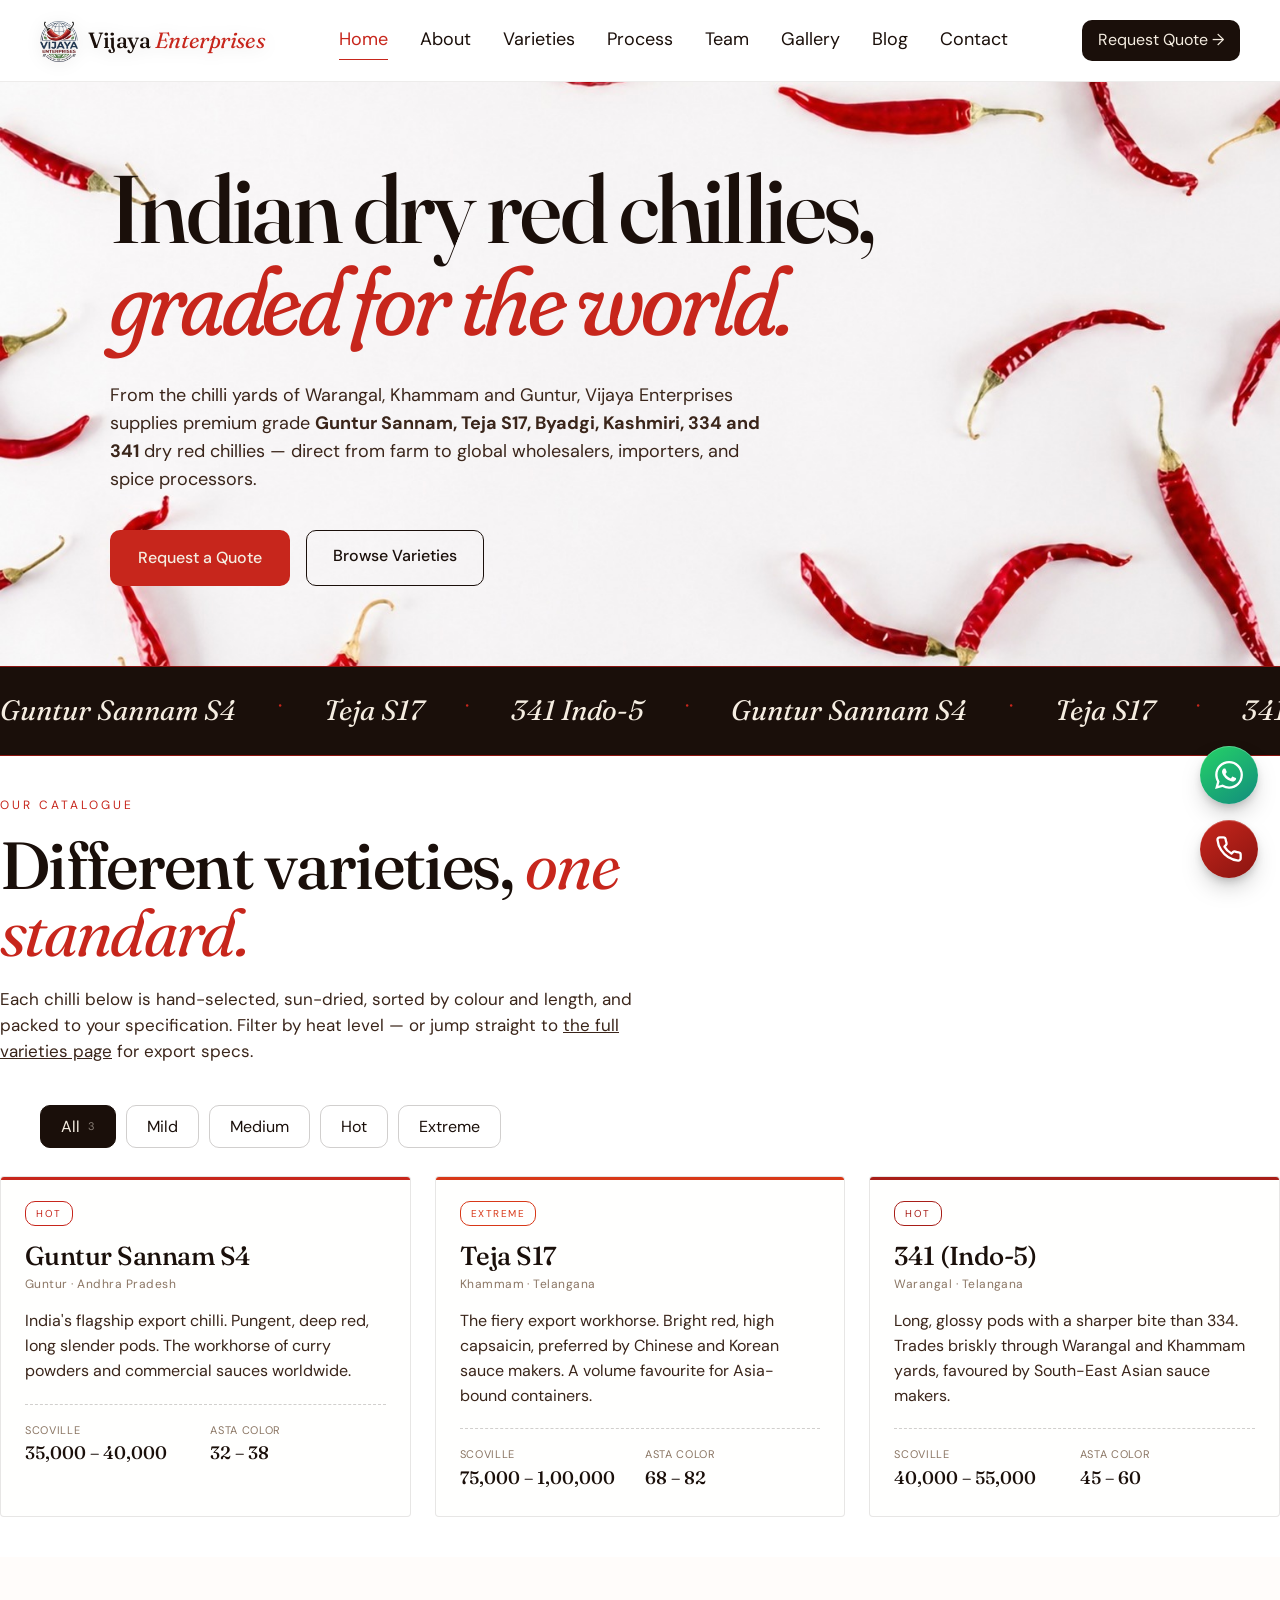
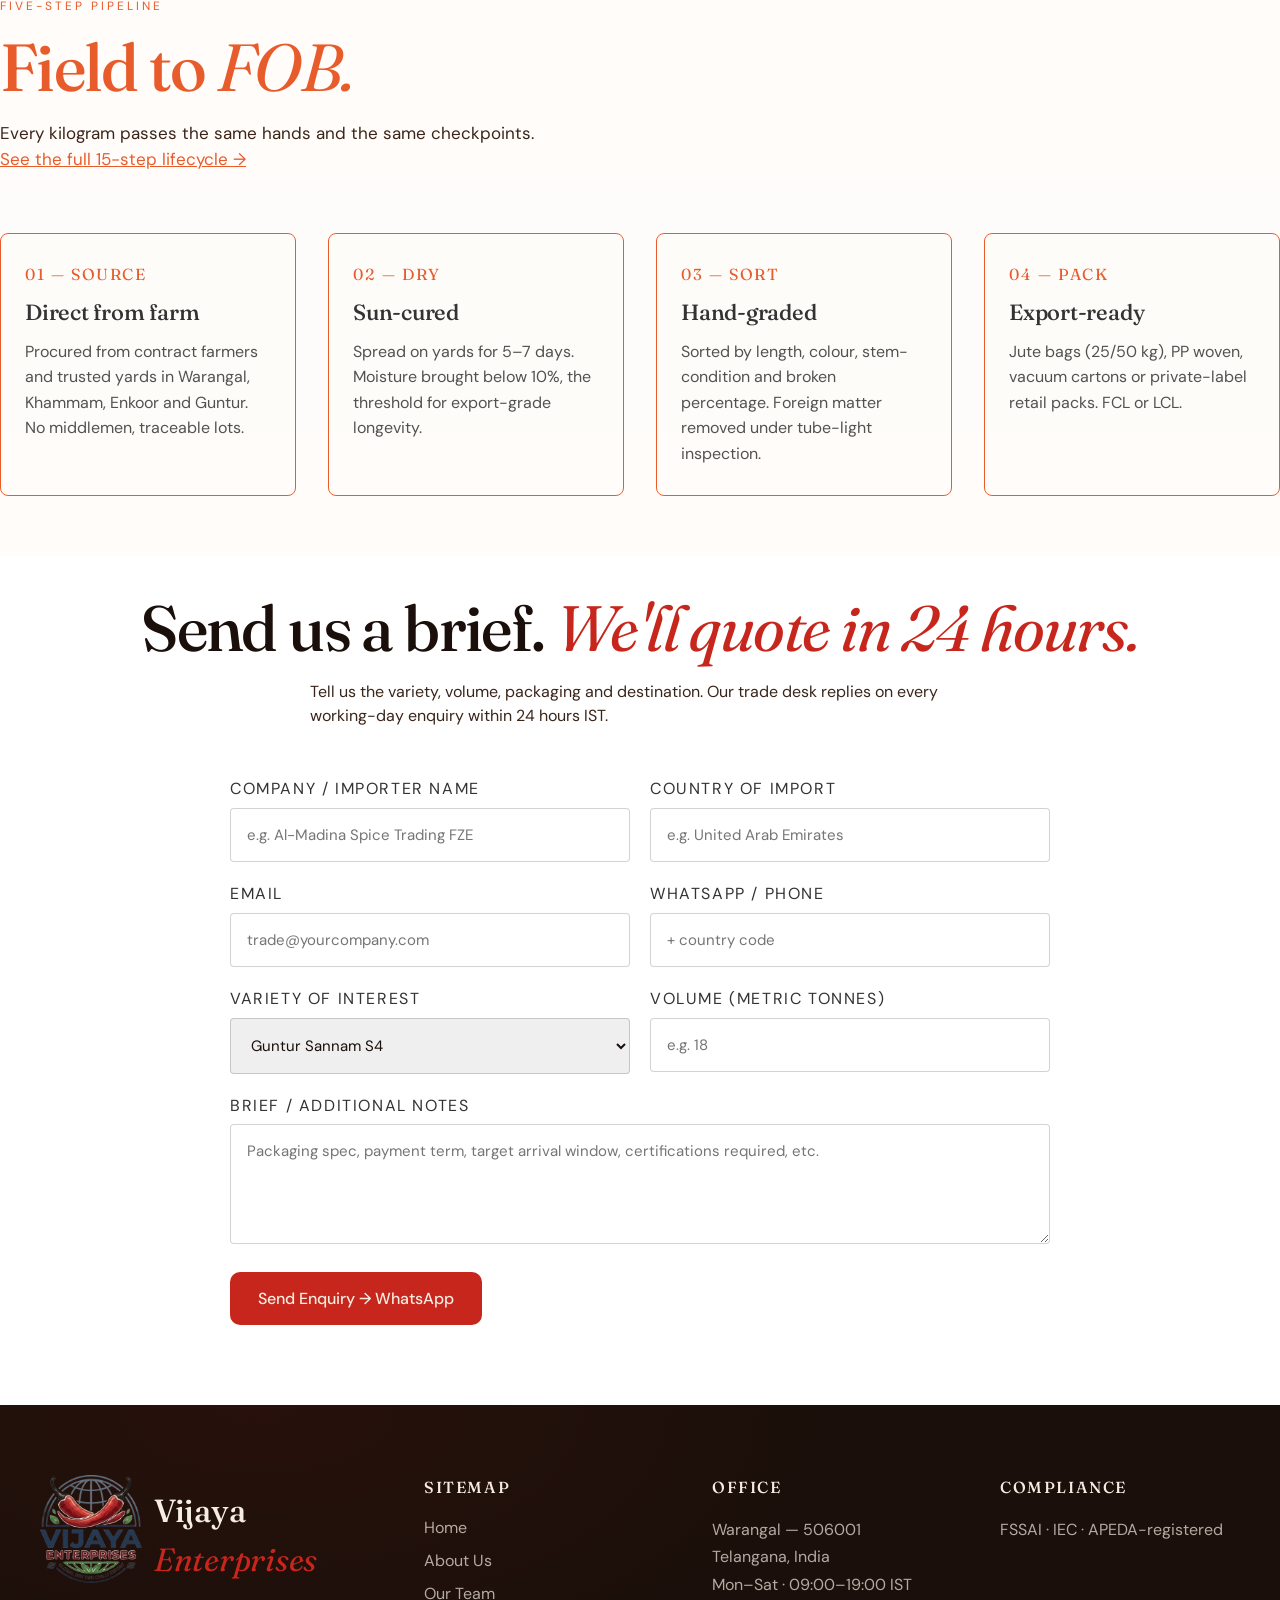
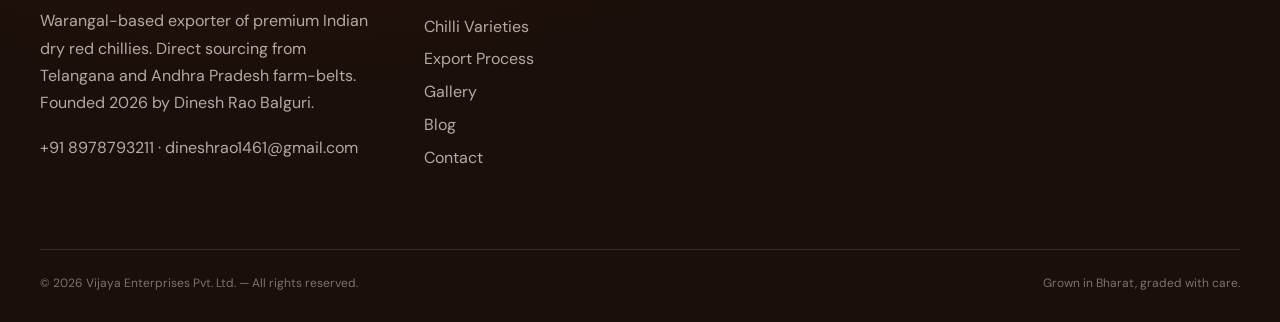
==== commit 8e9fb99a: "Add files via upload" ====
--- a/index.html
+++ b/index.html
@@ -89,7 +89,7 @@
   "name": "Vijaya Enterprises Pvt. Ltd.",
   "image": "https://vijayaenterprises.international/images/og-cover.jpg",
   "telephone": "+91-87987-93211",
-  "email": "trade@vijayaenterprises.international",
+  "email": "dineshrao1461@gmail.com",
   "priceRange": "$$",
   "address": {
     "@type": "PostalAddress",
@@ -355,7 +355,7 @@
         Warangal-based exporter of premium Indian dry red chillies. Direct sourcing from Telangana
         and Andhra Pradesh farm-belts. Founded 2026 by Dinesh Rao Balguri.
       </p>
-      <p>+91 87987 93211 · trade@vijayaenterprises.international</p>
+      <p>+91 8978793211 · dineshrao1461@gmail.com</p>
     </div>
     <div>
       <h4>Sitemap</h4>
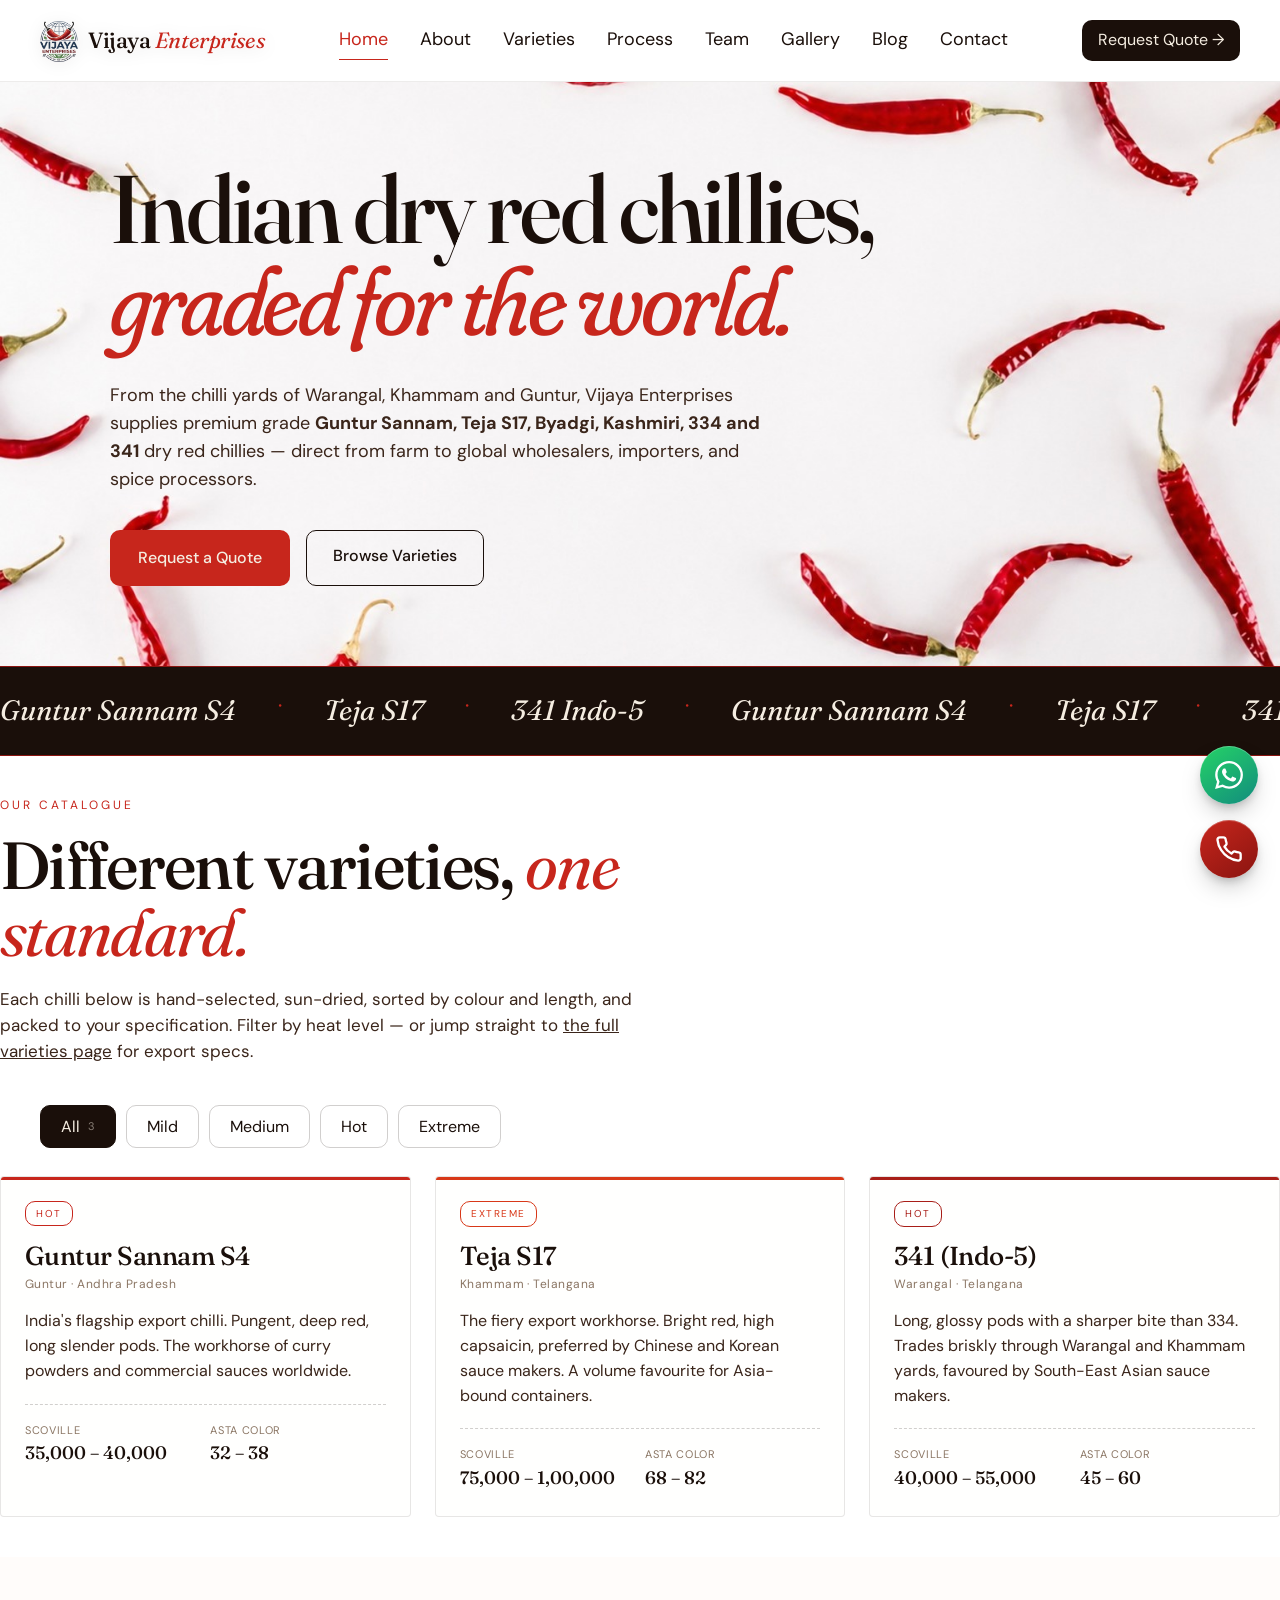
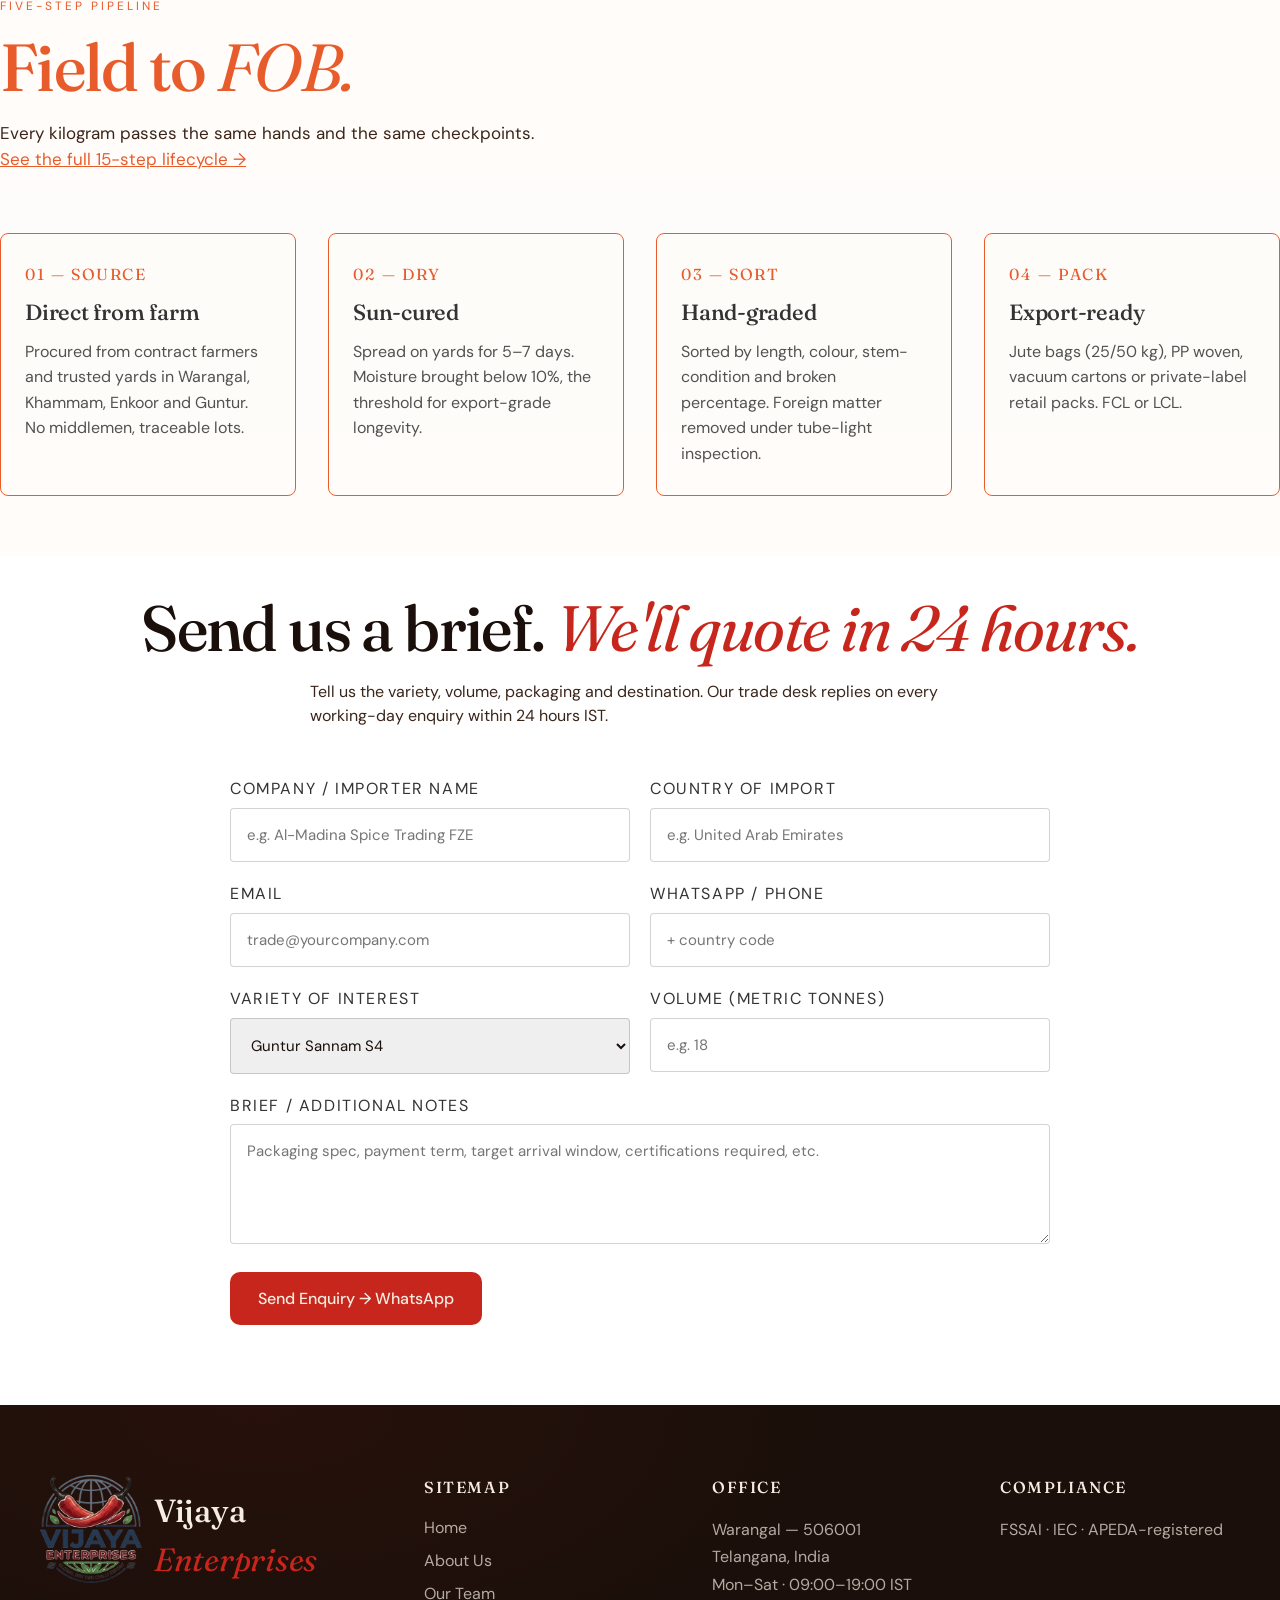
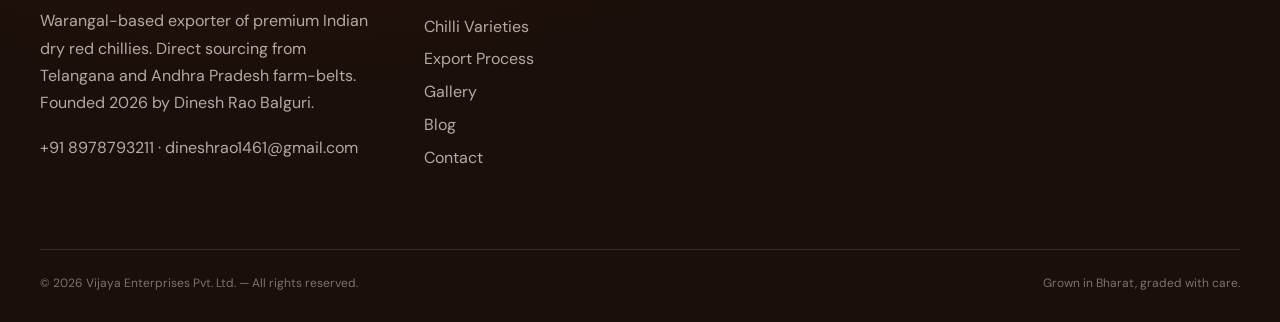
==== commit 45f3d295: "Add files via upload" ====
--- a/index.html
+++ b/index.html
@@ -388,7 +388,7 @@
 
   <!-- ============ FLOATING CONTACT BUTTONS ============ -->
   <aside class="fab" aria-label="Quick contact">
-    <a href="https://wa.me/918798793211?text=Hello%20Vijaya%20Enterprises%2C%20I%27d%20like%20to%20enquire%20about%20your%20dry%20red%20chilli%20export%20varieties."
+    <a href="https://wa.me/918978793211?text=Hello%20Vijaya%20Enterprises%2C%20I%27d%20like%20to%20enquire%20about%20your%20dry%20red%20chilli%20export%20varieties."
       class="fab__btn fab__btn--wa" target="_blank" rel="noopener noreferrer"
       aria-label="Chat with Vijaya Enterprises on WhatsApp">
       <svg viewBox="0 0 24 24" fill="currentColor" aria-hidden="true">
@@ -397,7 +397,7 @@
       </svg>
       <span class="fab__label">WhatsApp us</span>
     </a>
-    <a href="tel:+918798793211" class="fab__btn fab__btn--call" aria-label="Call Vijaya Enterprises">
+    <a href="tel:+918978793211" class="fab__btn fab__btn--call" aria-label="Call Vijaya Enterprises">
       <svg viewBox="0 0 24 24" fill="none" stroke="currentColor" stroke-width="2" stroke-linecap="round"
         stroke-linejoin="round" aria-hidden="true">
         <path
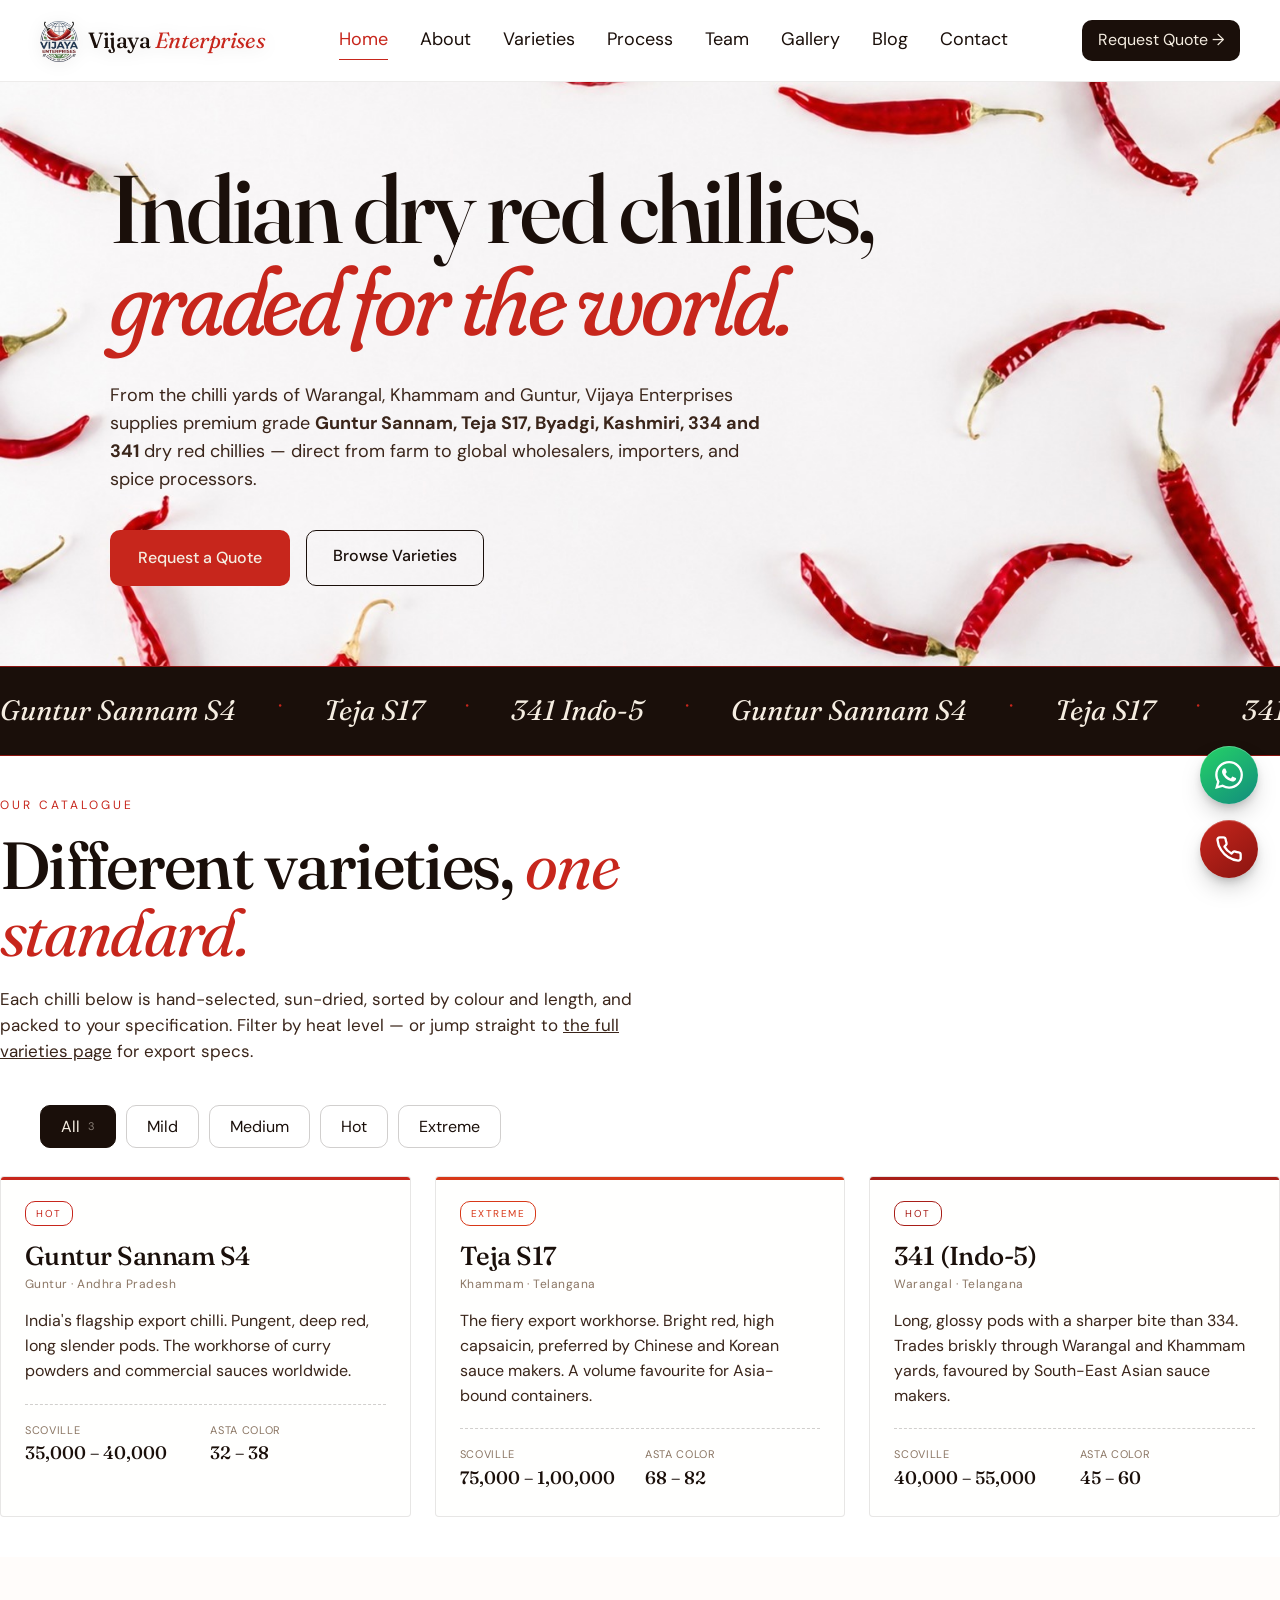
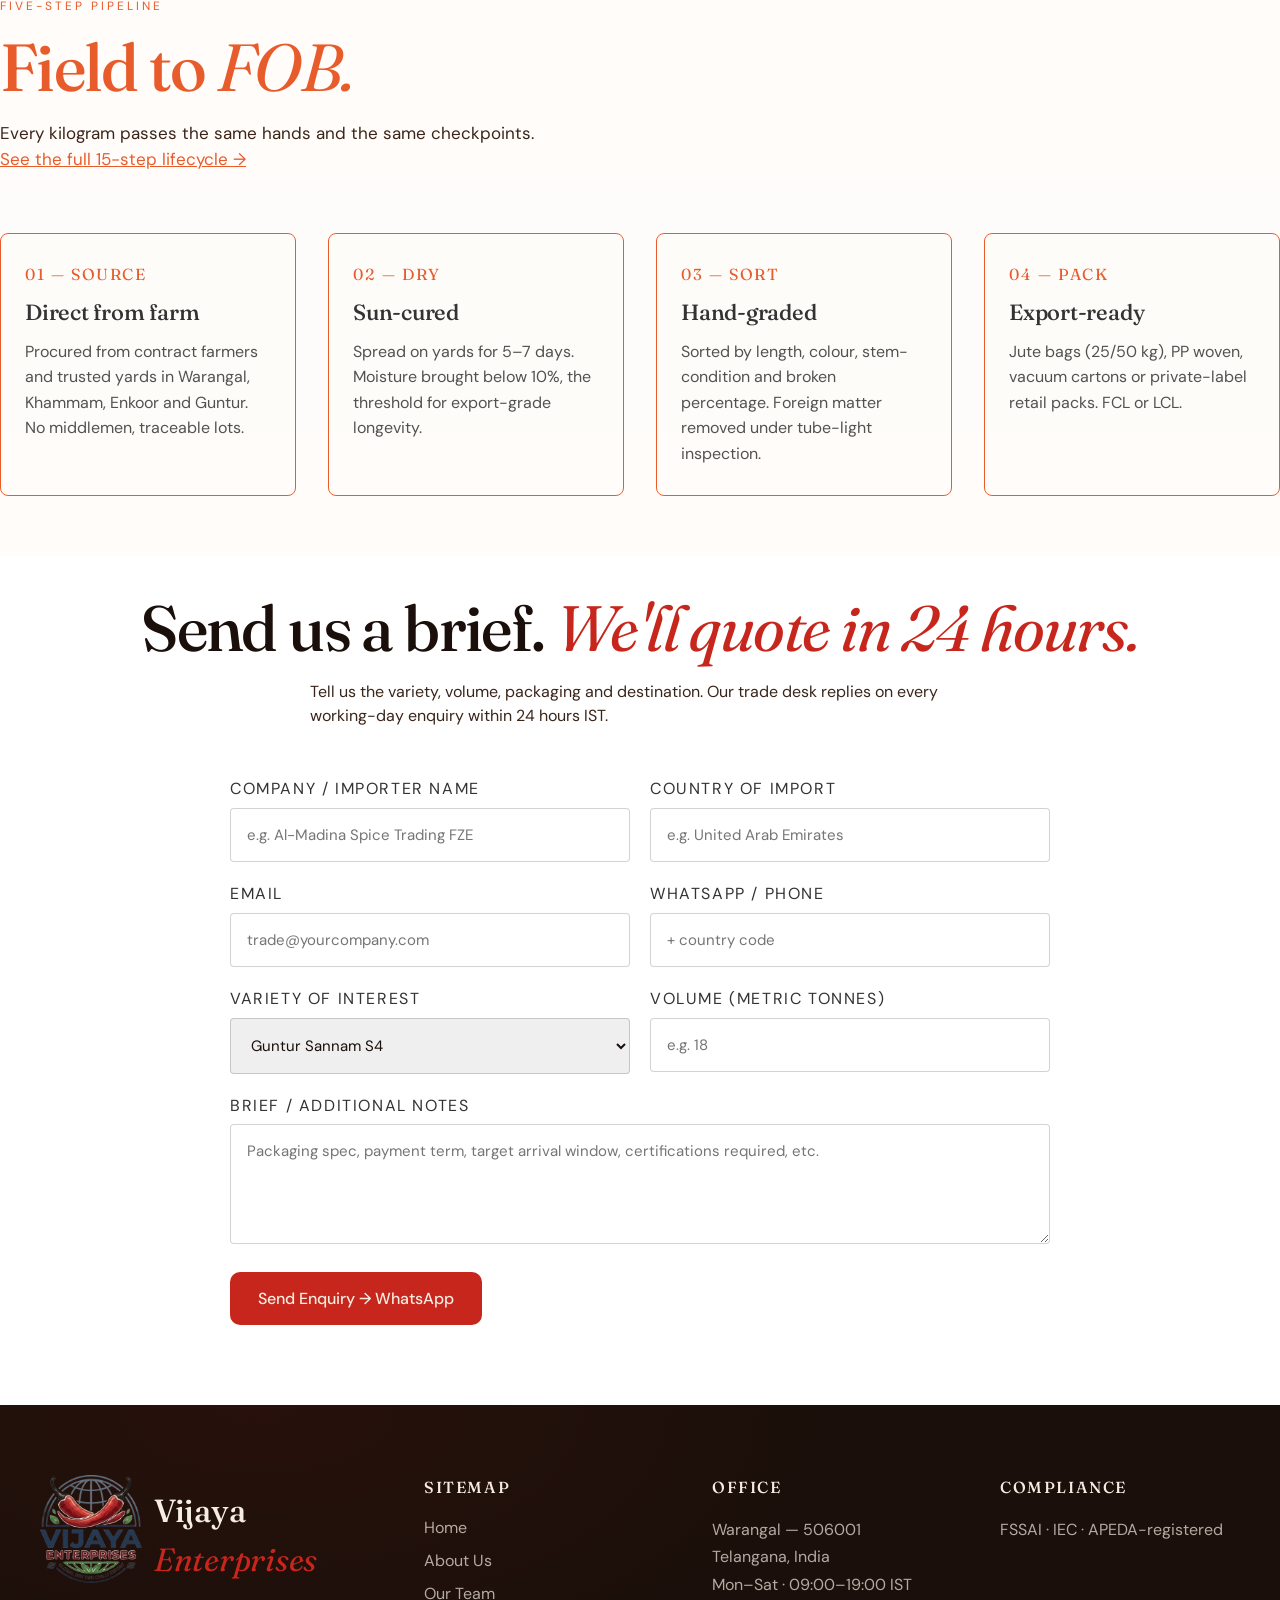
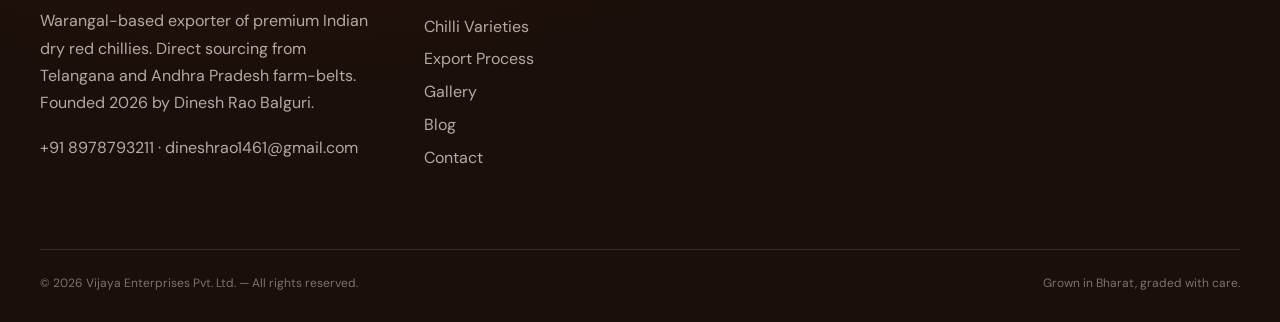
==== commit d28d0319: "Update index.html image" ====
--- a/index.html
+++ b/index.html
@@ -44,7 +44,7 @@
     href="https://fonts.googleapis.com/css2?family=Fraunces:ital,opsz,wght,SOFT,WONK@0,9..144,400..600,0..100,0..1;1,9..144,400..600,0..100,0..1&family=DM+Sans:wght@400;500;700&display=swap"
     rel="stylesheet" />
 
-  <link rel="icon" type="image/svg+xml" href="images/favicon.svg" />
+  <link rel="icon" type="image/webp" href="images/logo.webp" />
   <link rel="stylesheet" href="style.css" />
 
   <!-- ============ JSON-LD: ORGANIZATION ============ -->
@@ -410,4 +410,4 @@
   <script src="script.js"></script>
 </body>
 
-</html>+</html>
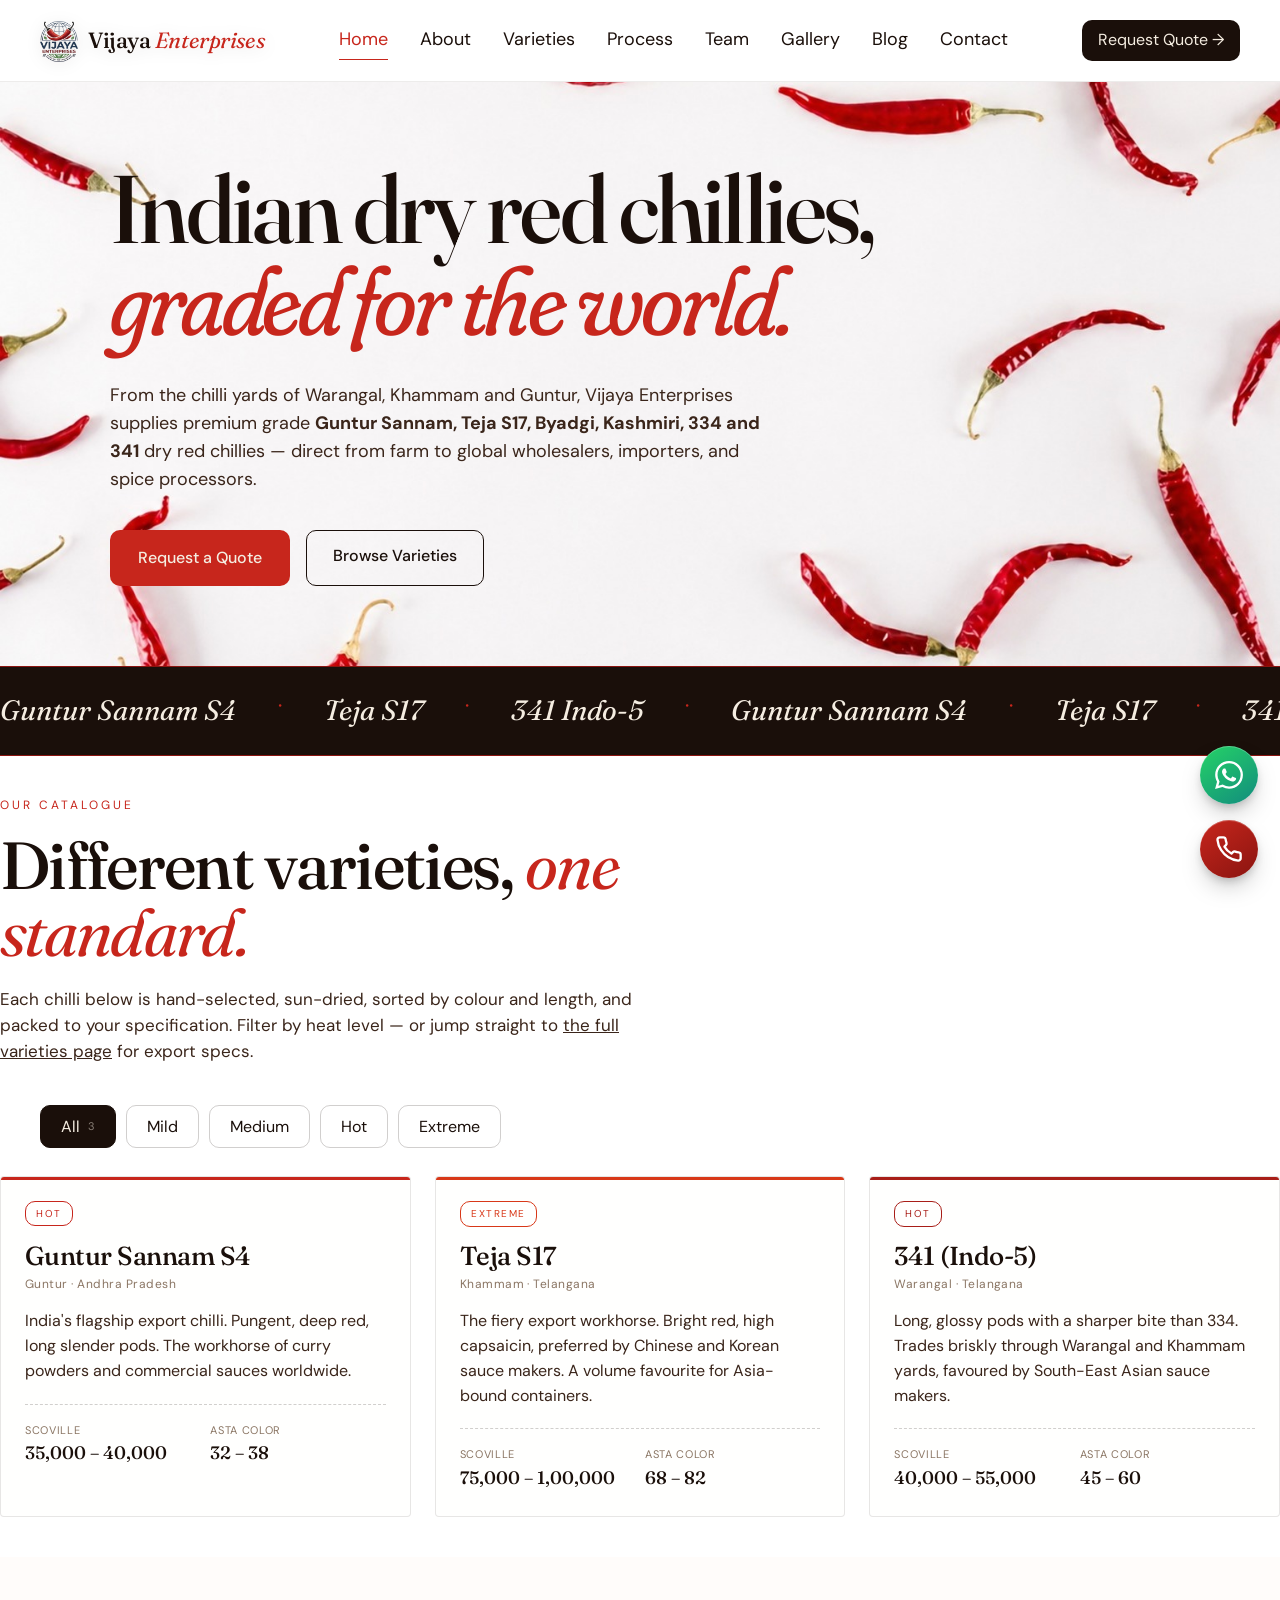
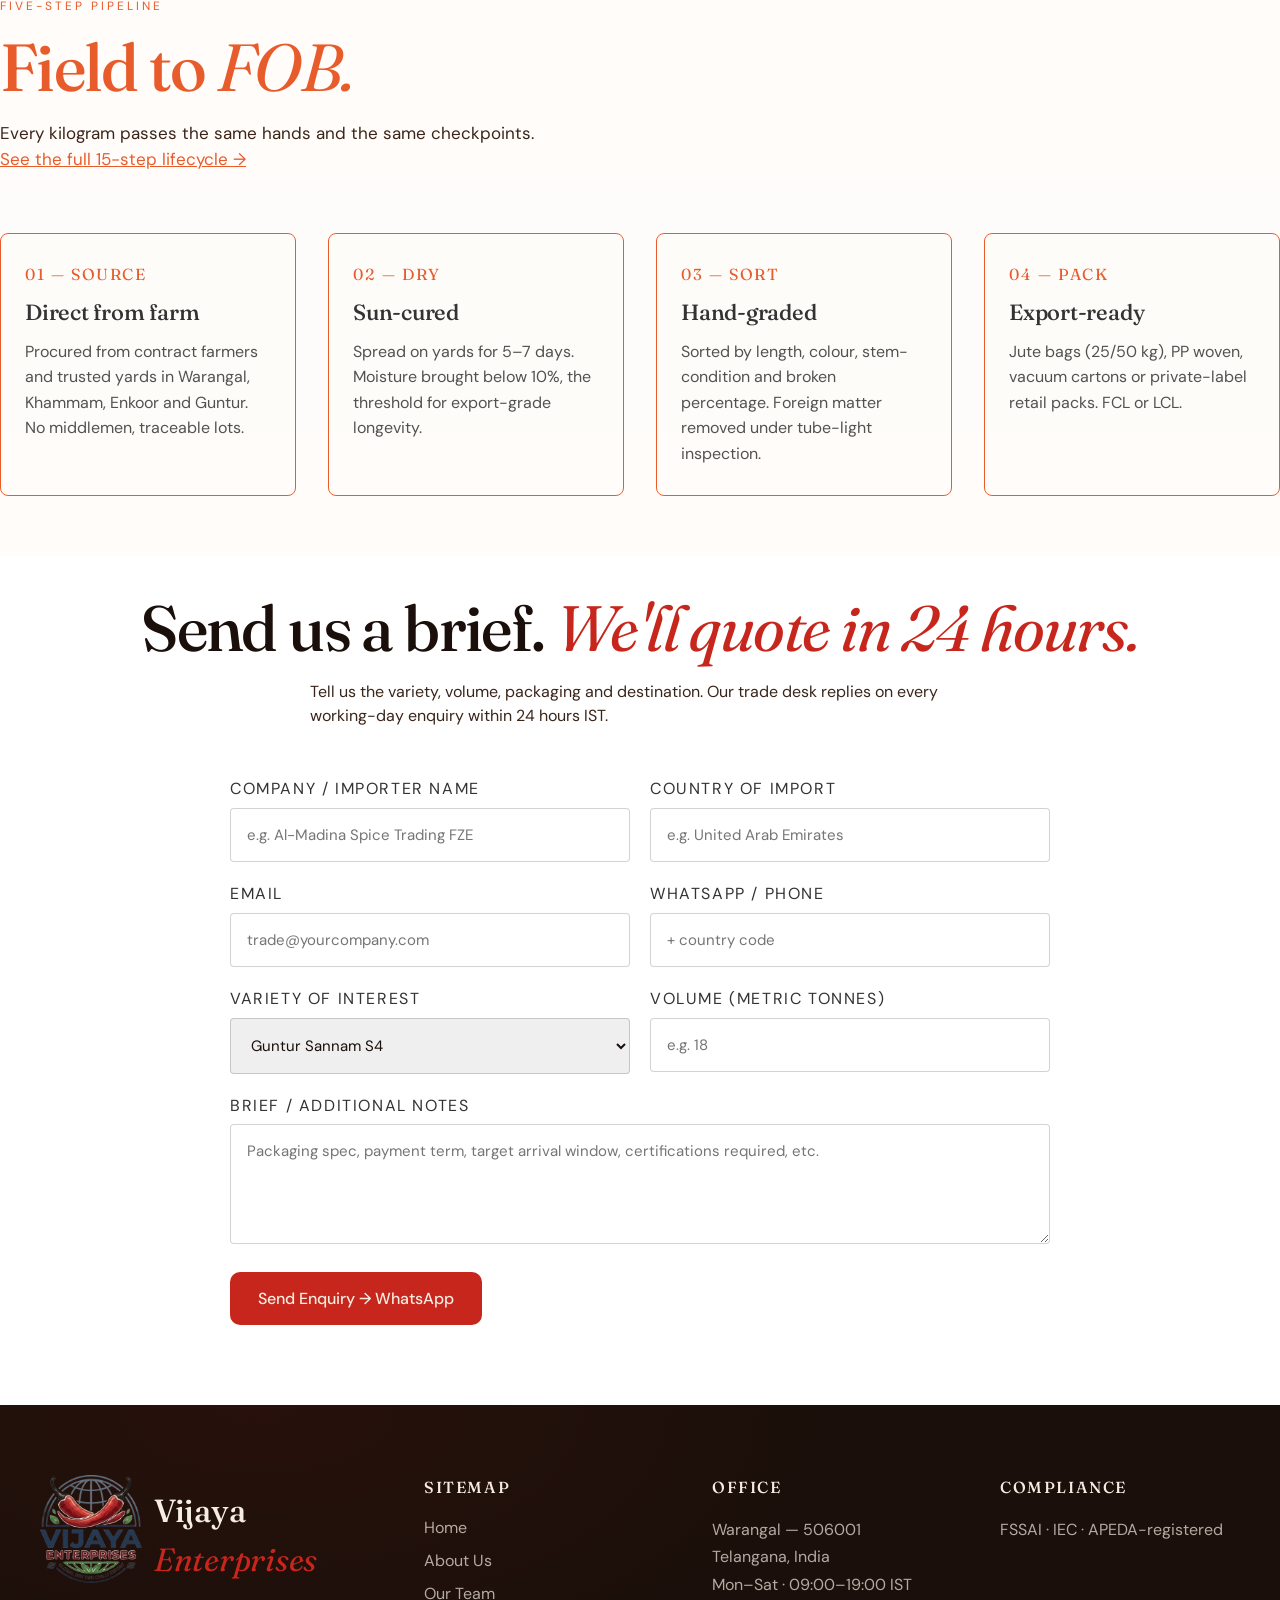
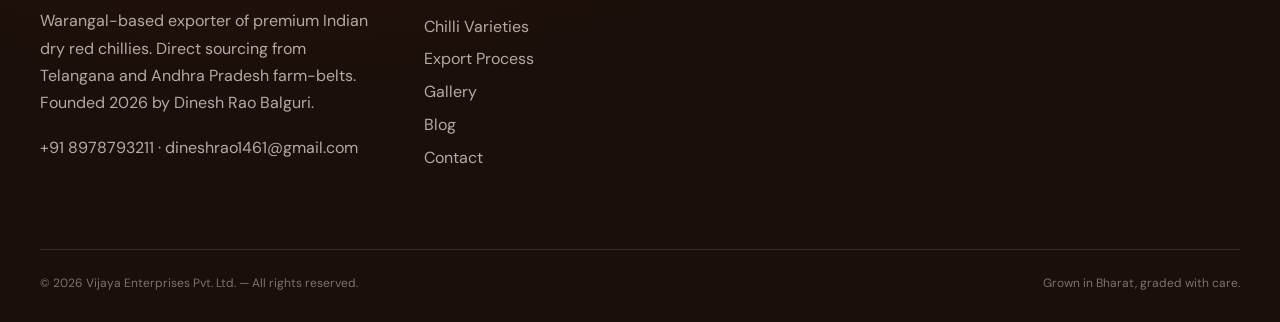
==== commit 5a9da780: "Update index.html images updated" ====
--- a/index.html
+++ b/index.html
@@ -45,7 +45,7 @@
     rel="stylesheet" />
 
   <link rel="icon" type="image/webp" href="images/logo.webp" />
-  <link rel="stylesheet" href="style.css" />
+<link rel="stylesheet" href="style.css" />
 
   <!-- ============ JSON-LD: ORGANIZATION ============ -->
   <script type="application/ld+json">
